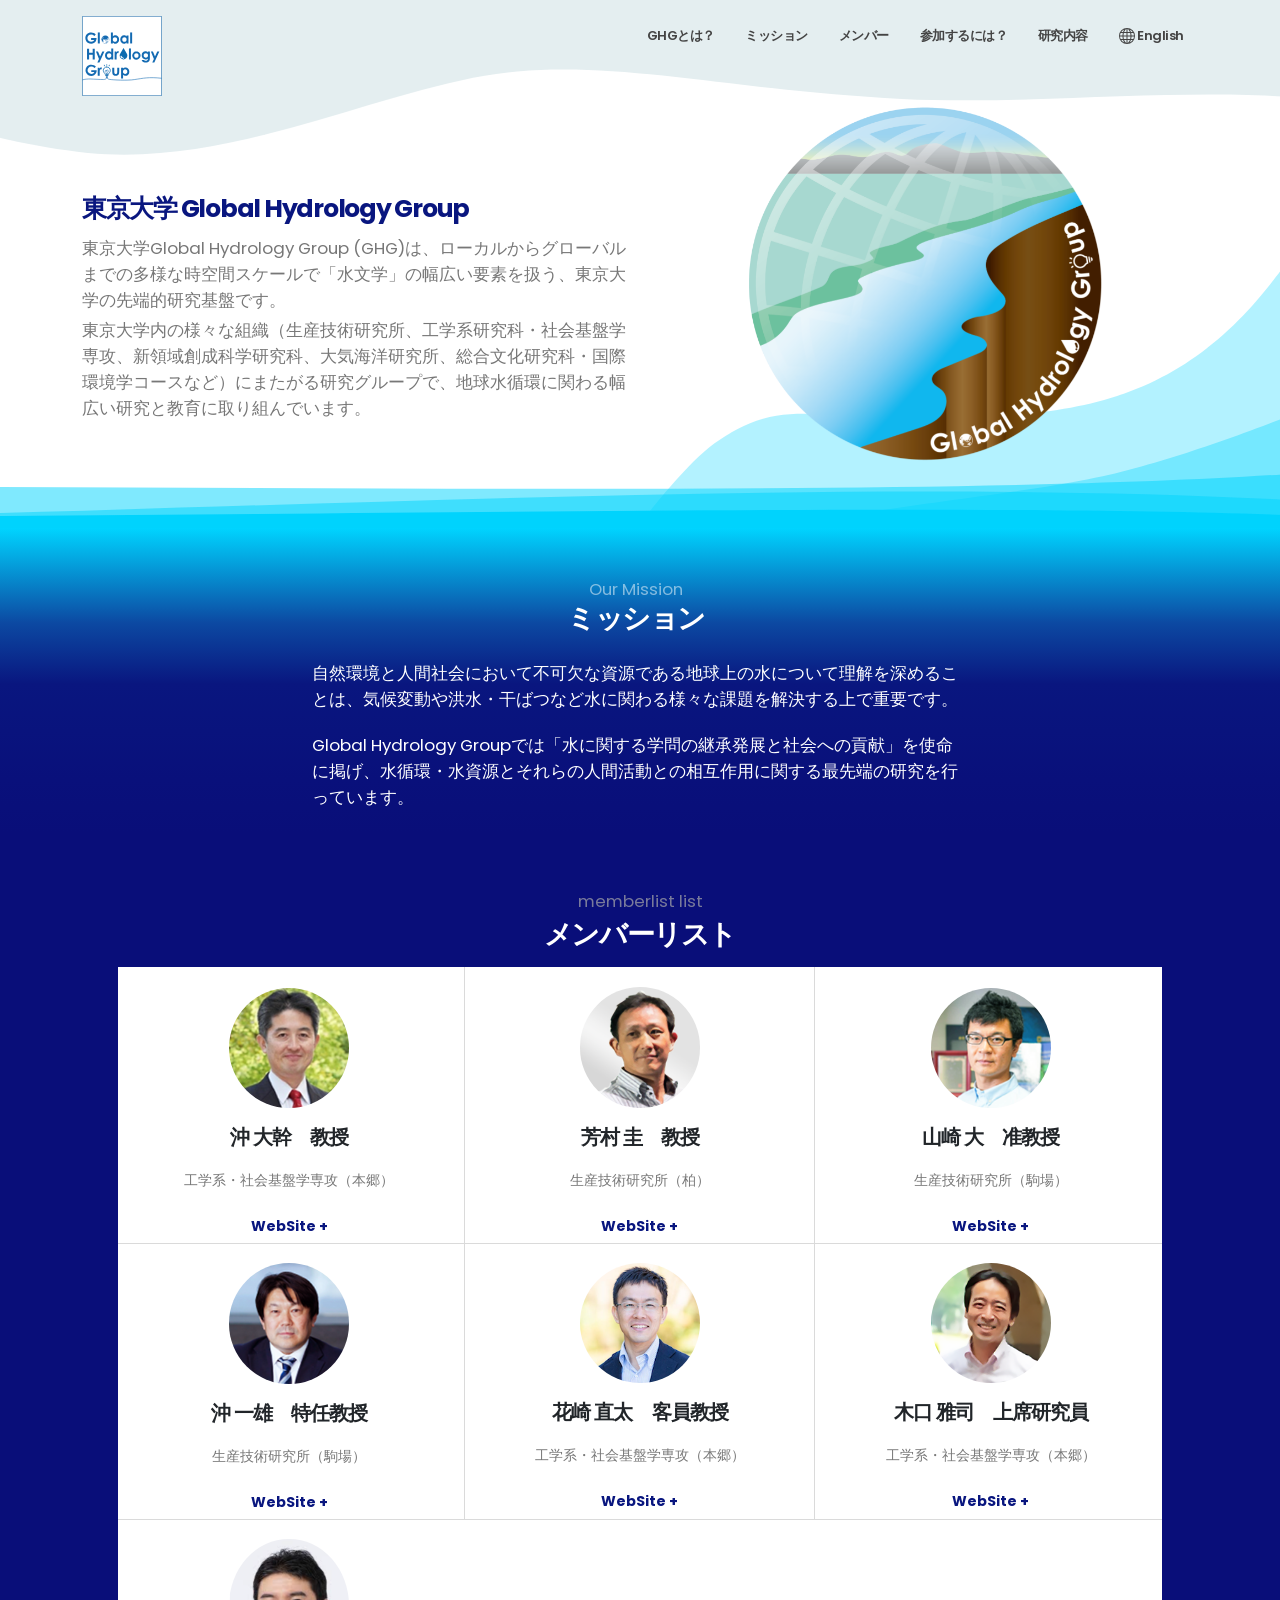
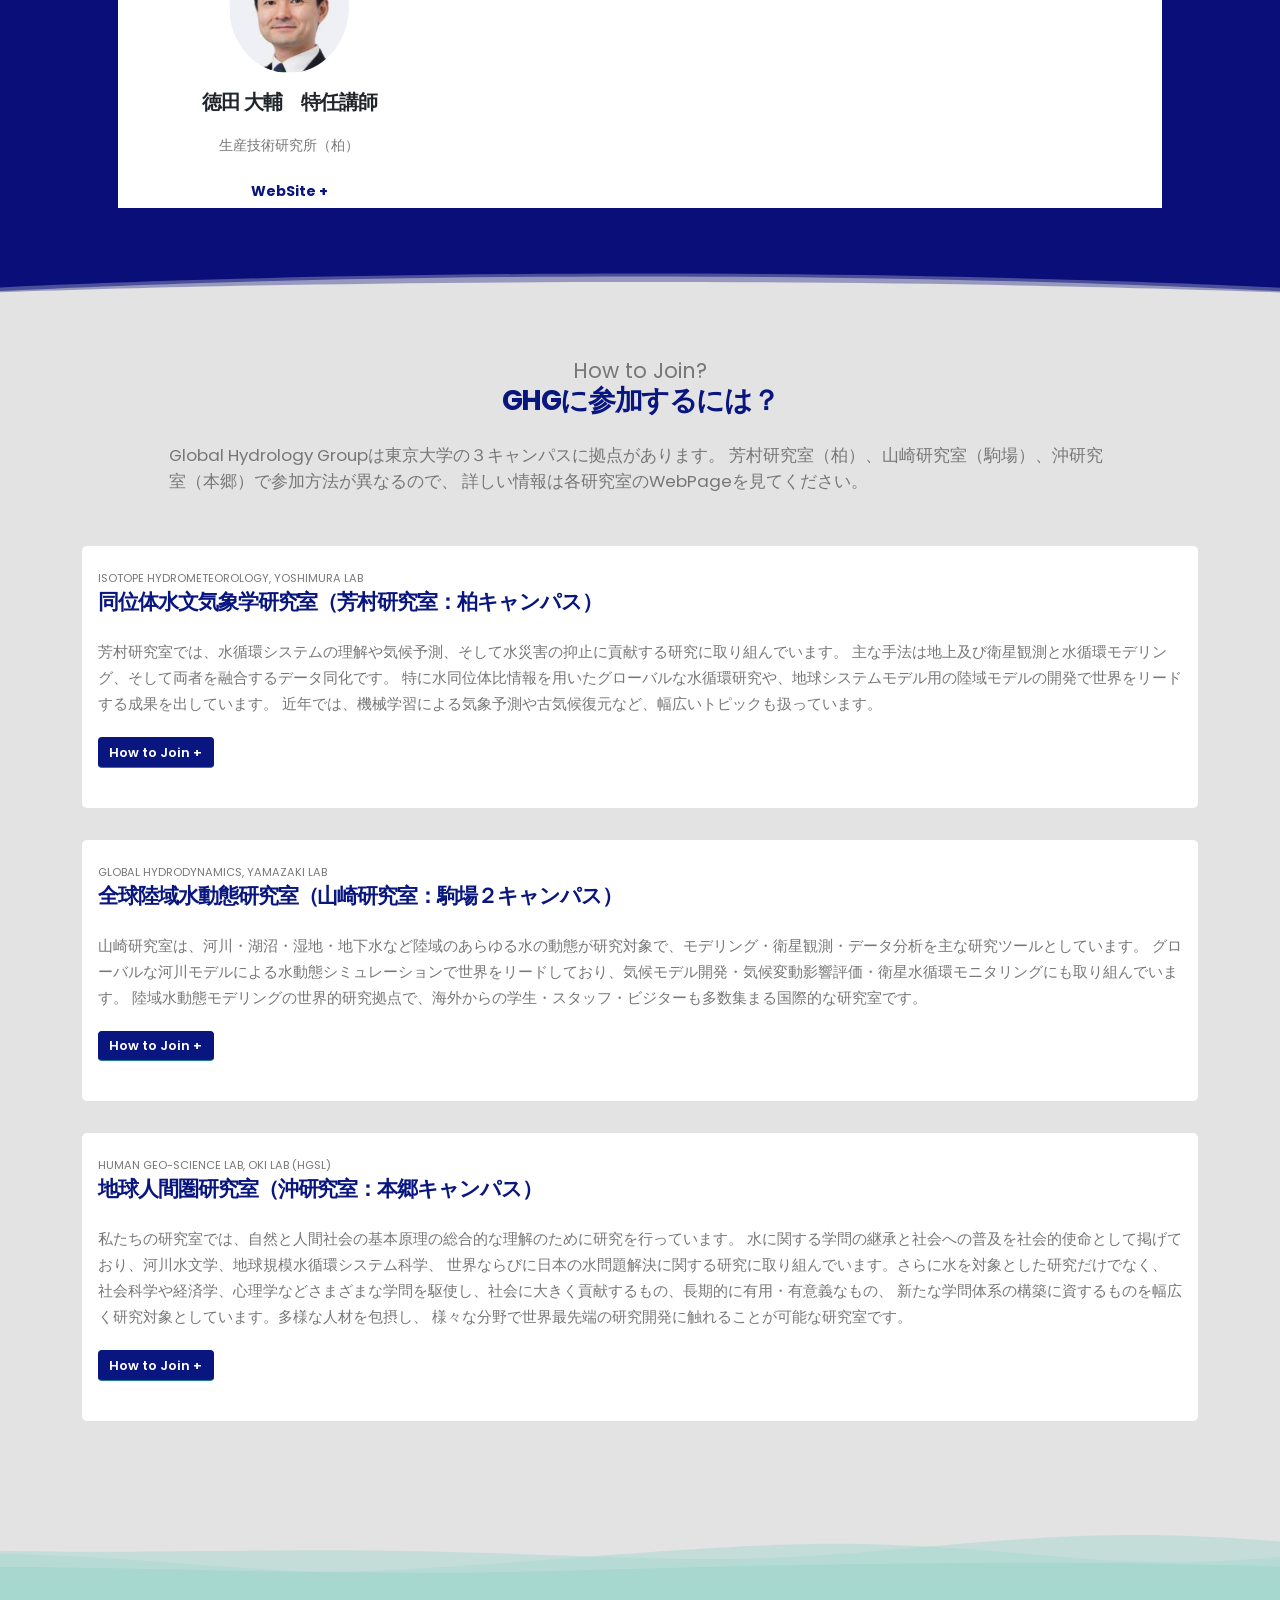
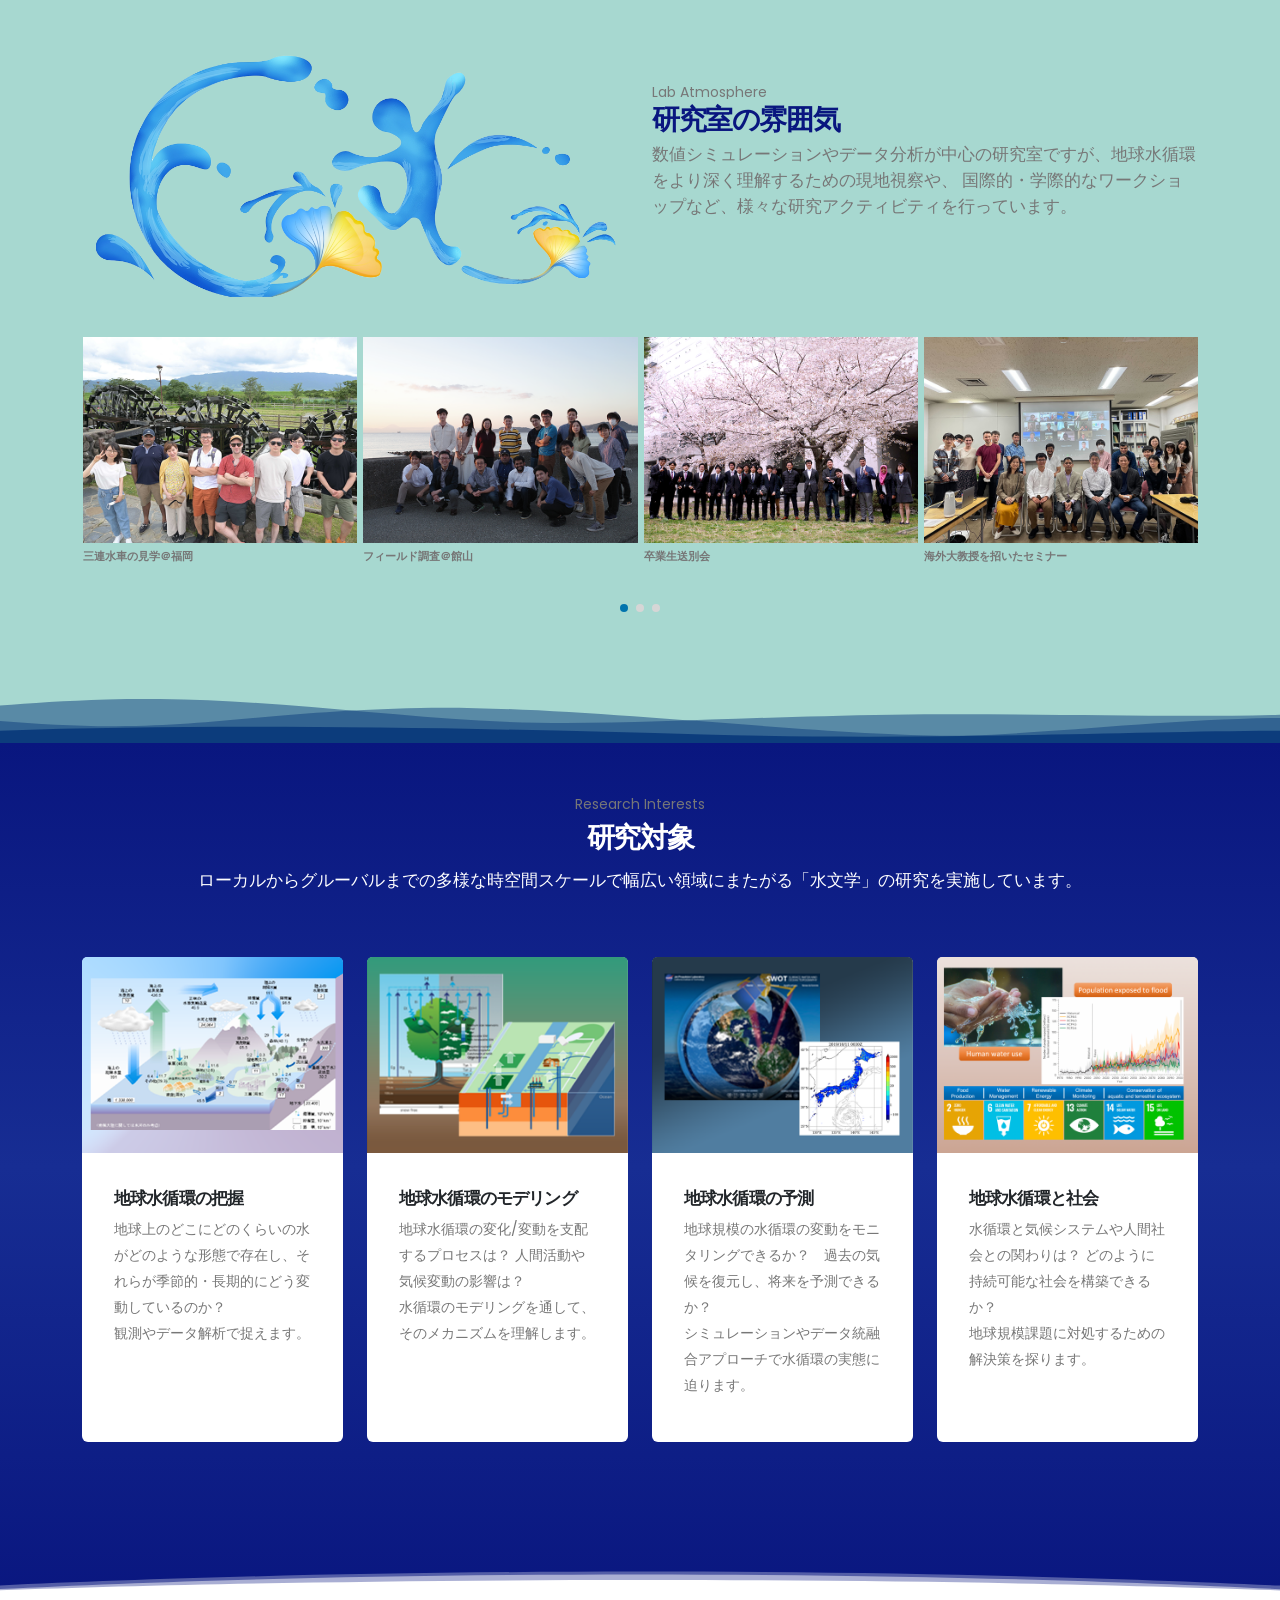
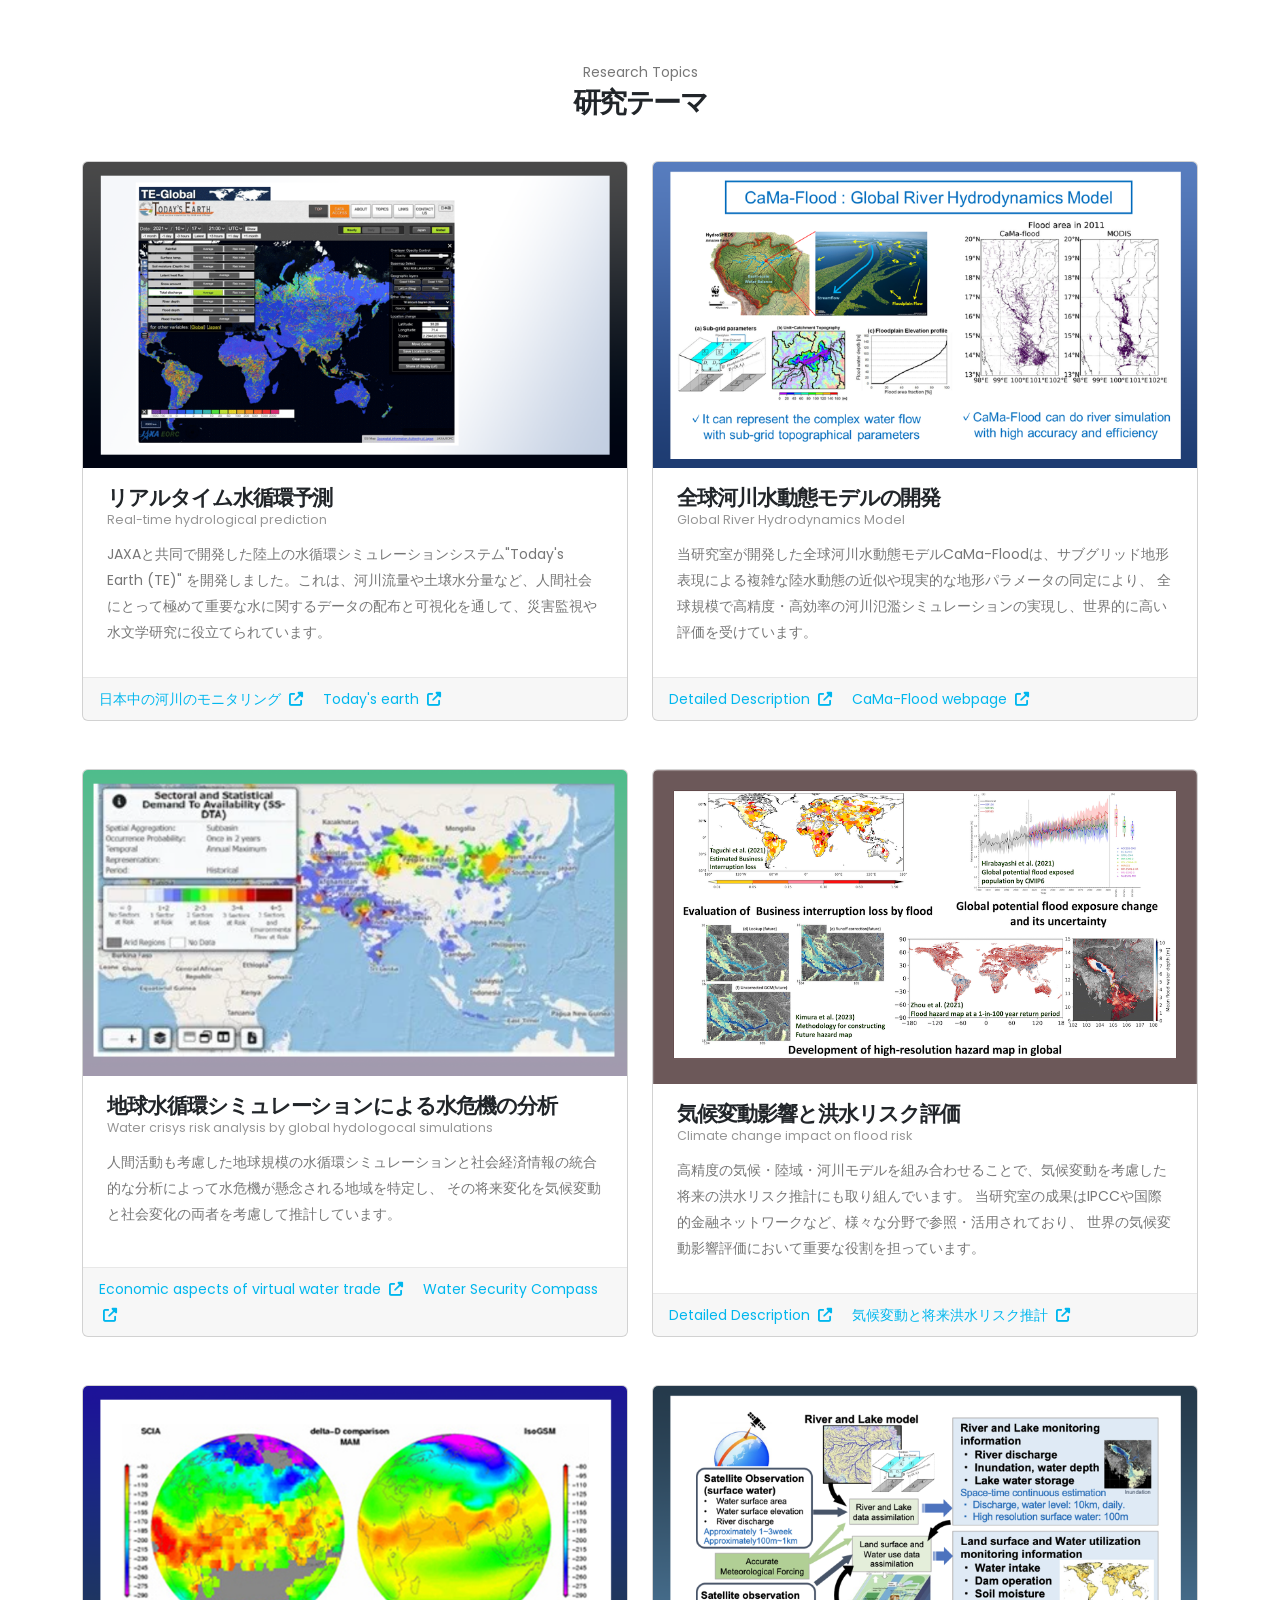
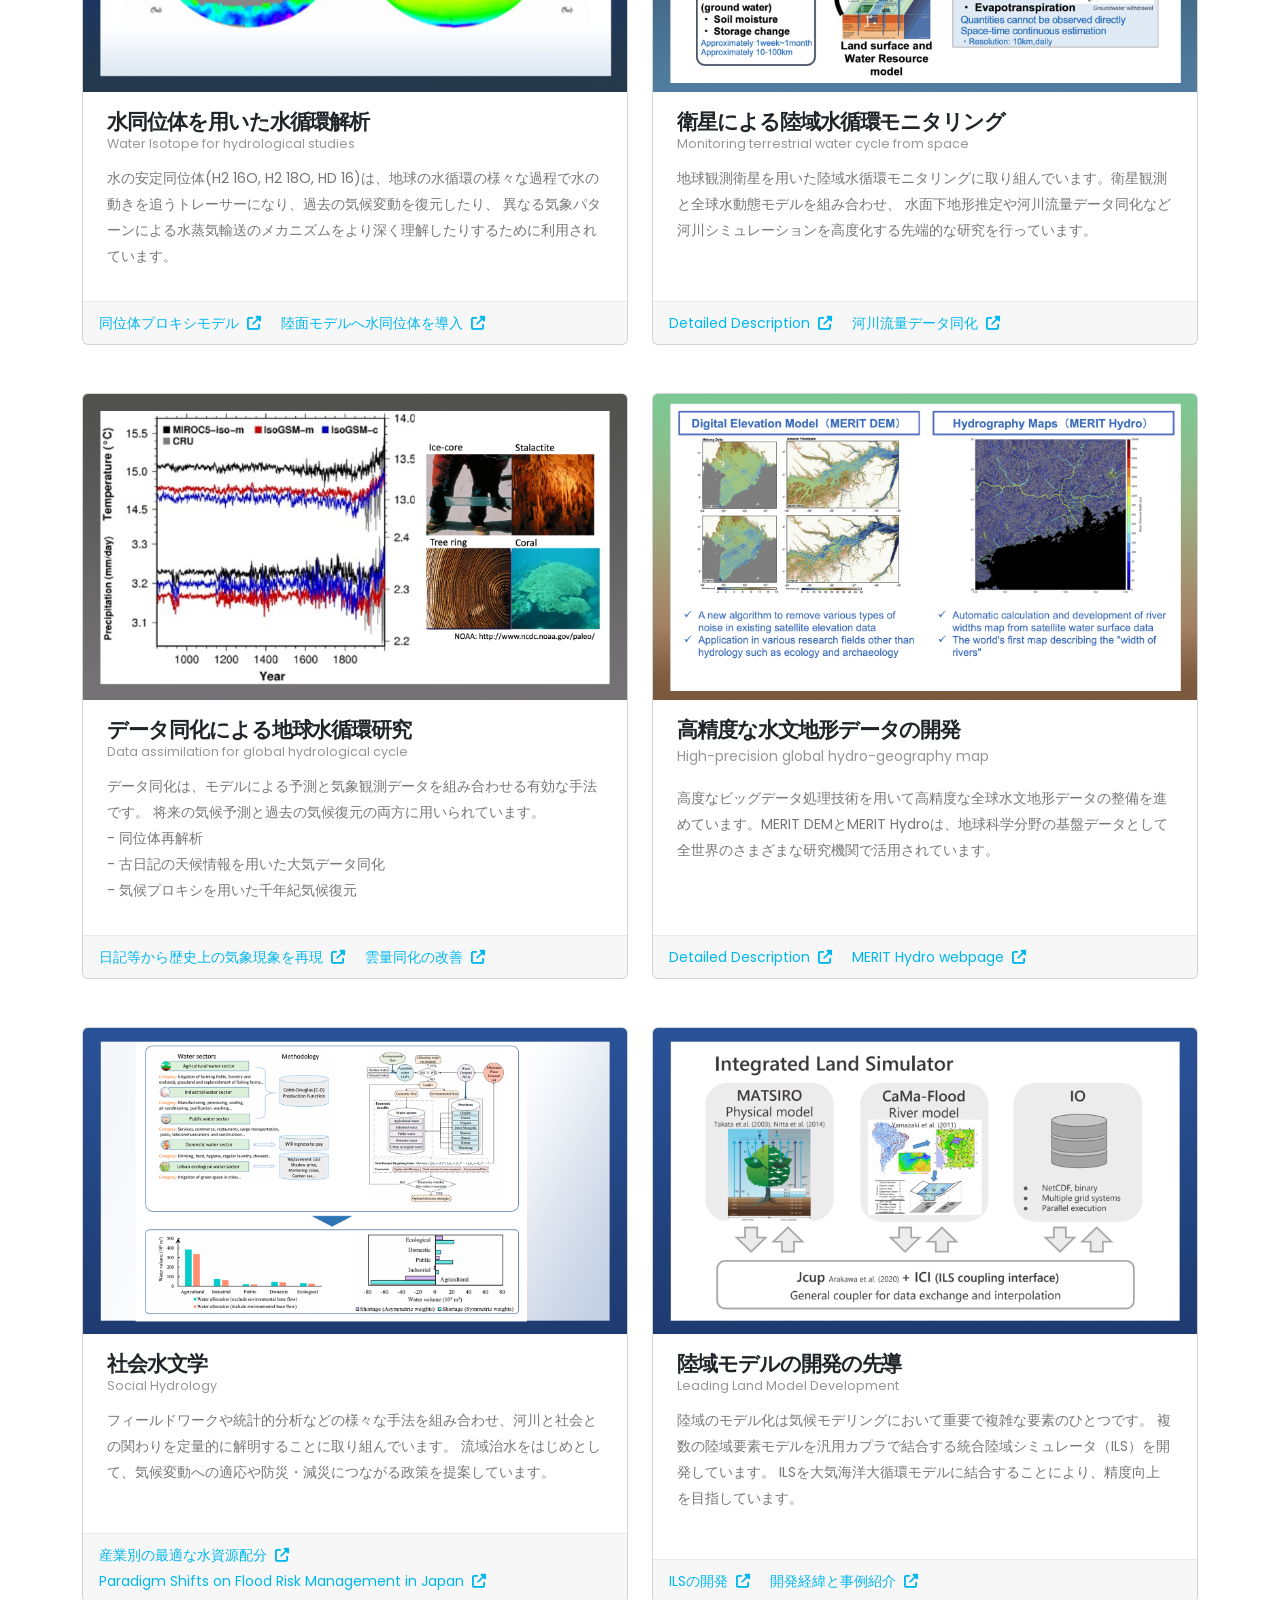
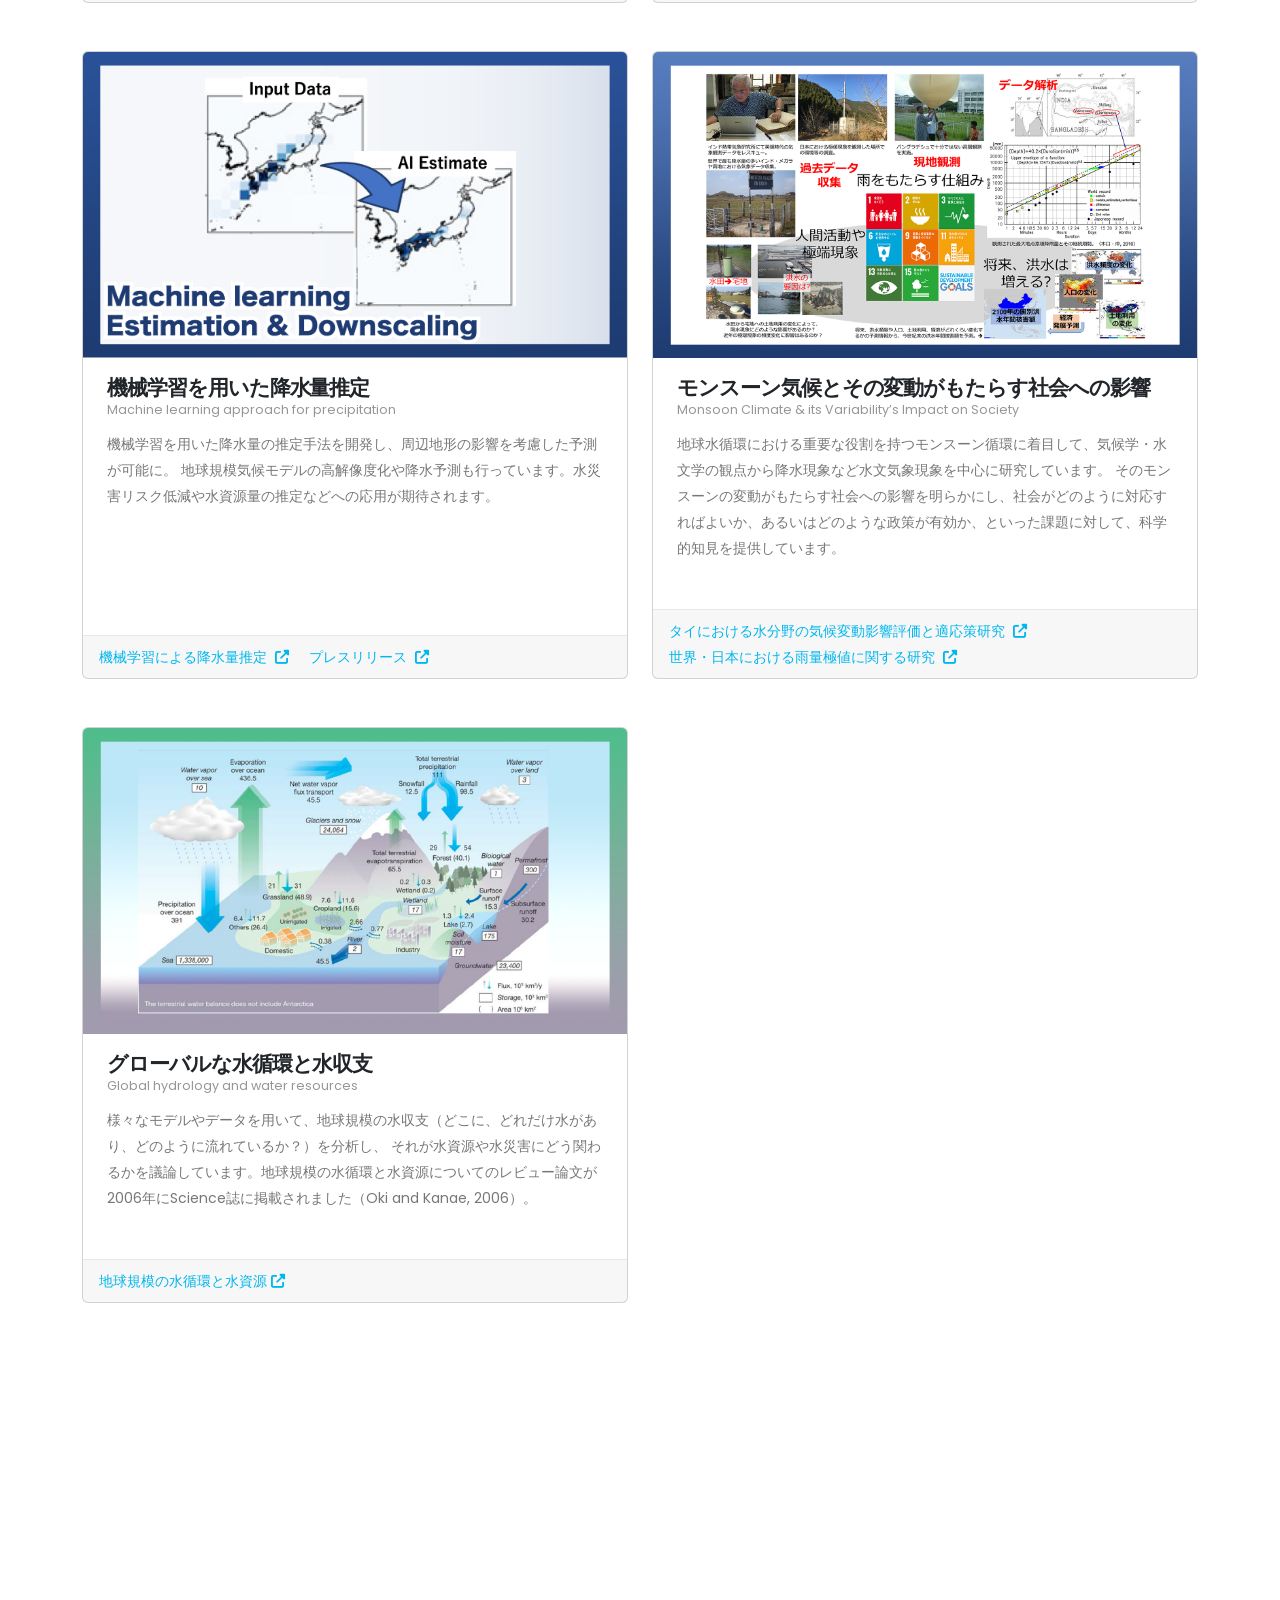
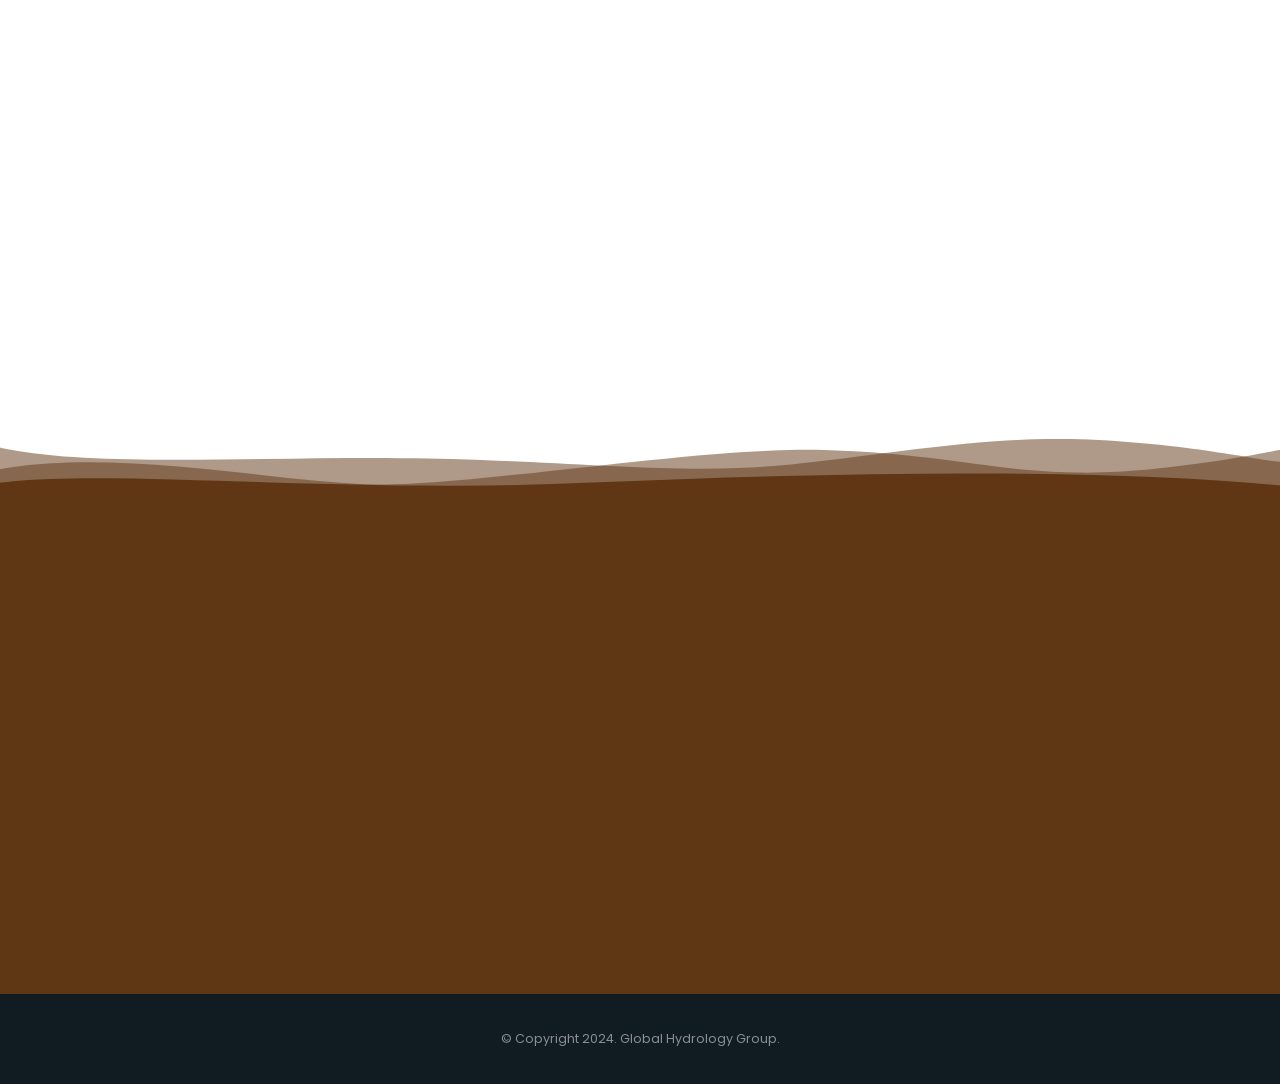
==== index.html @ b5b5eb30 "webpage" ====
<!DOCTYPE html>
<html lang="ja" xmlns="http://www.w3.org/1999/html">
<head>
    <!-- Basic -->
    <meta charset="utf-8">
    <meta content="width=device-width, initial-scale=1" name="viewport">

    <title>東京大学 Global Hydrology Group</title>

    <meta content="東京大学, 水文学, Global, Hydrology, グローバル水文学, 沖研究室, 芳村研究室, 山崎研究室, Oki Lab, Yoshimura Lab, Yamazaki Lab"
          name="keywords"/>
    <meta content="東京大学グローバル水文学グループでは「水に関する学問の継承発展と社会への貢献」を使命に掲げ、水循環・水資源とそれらの人間活動との相互作用に関する最先端の研究を行っています。"
          name="description">
    <meta content="Global Hydrology Group" name="author">

    <!-- OGP（Open Graph Protocol） -->
    <meta content="東京大学 Global Hydrology Group" property="og:title"/>
    <meta content="website" property="og:type"/>
    <meta content="http://hydro.iis.u-tokyo.ac.jp/" property="og:url"/>
    <meta content="http://hydro.iis.u-tokyo.ac.jp/ghg_img/thumbnail_lg.png" property="og:image"/>
    <meta content="Global Hydrology Group" property="og:site_name"/>
    <meta content="東京大学グローバル水文学グループでは「水に関する学問の継承発展と社会への貢献」を使命に掲げ、水循環・水資源とそれらの人間活動との相互作用に関する最先端の研究を行っています。"
          property="og:description"/>
    <meta content="summary_large_image" name="twitter:card">

    <!-- robots -->
    <meta content="index, follow" name="robots">

    <!-- Favicon -->
    <link href="ghg_img/favicon.ico" rel="shortcut icon" type="image/x-icon"/>
    <link href="ghg_img/apple-touch-icon.png" rel="apple-touch-icon" sizes="180x180"/>

    <!-- Mobile Metas -->
    <meta content="width=device-width, initial-scale=1, minimum-scale=1.0, shrink-to-fit=no" name="viewport">

    <!-- Web Fonts  -->
    <link href="https://fonts.googleapis.com" rel="preconnect">
    <link crossorigin href="https://fonts.gstatic.com" rel="preconnect">
    <link href="https://fonts.googleapis.com/css?family=Poppins:300,400,500,600,700|Kosugi+Maru&display=swap"
          id="googleFonts"
          rel="stylesheet" type="text/css">

    <!-- Vendor CSS -->
    <link href="ghg_vendor/bootstrap/css/bootstrap.min.css" rel="stylesheet">
    <link href="ghg_vendor/fontawesome-free/css/all.min.css" rel="stylesheet">
    <link href="ghg_vendor/animate/animate.compat.css" rel="stylesheet">
    <link href="ghg_vendor/simple-line-icons/css/simple-line-icons.min.css" rel="stylesheet">
    <link href="ghg_vendor/owl.carousel/assets/owl.carousel.min.css" rel="stylesheet">
    <link href="ghg_vendor/owl.carousel/assets/owl.theme.default.min.css" rel="stylesheet">
    <link href="ghg_vendor/magnific-popup/magnific-popup.min.css" rel="stylesheet">

    <!-- Theme CSS -->
    <link href="ghg_css/theme.css" rel="stylesheet">
    <link href="ghg_css/theme-elements.css" rel="stylesheet">

    <!-- Style CSS -->
    <link href="ghg_css/style.css" rel="stylesheet">

    <!-- Skin CSS -->
    <link href="ghg_css/skins/skin-ghg.css" id="skinCSS" rel="stylesheet">

    <!-- Theme Custom CSS -->
    <link href="ghg_css/custom.css?20230321" rel="stylesheet">

    <!-- Head Libs -->
    <script src="ghg_vendor/modernizr/modernizr.min.js"></script>

</head>

<body class="loading-overlay-showing" data-loading-overlay data-plugin-options="{'hideDelay': 300, 'effect': 'pulse'}"
      id="home">

<div class="loading-overlay">
    <div class="bounce-loader">
        <div class="wrapper-pulse">
            <div class="cssload-pulse-loader"></div>
        </div>
    </div>
</div>

<div class="body shape-divider-GHG-Header">

    <!-- Header -->
    <header class="header-transparent header-effect-shrink appear-animation" data-appear-animation="fadeIn"
            data-appear-animation-delay="200"
            data-plugin-options="{'stickyEnabled': true, 'stickyEffect': 'shrink', 'stickyEnableOnBoxed': true, 'stickyEnableOnMobile': false, 'stickyChangeLogo': true, 'stickyStartAt': 100, 'stickyHeaderContainerHeight': 84}"
            id="header">

        <div class="header-body border-top-0 header-body-bottom-border">

            <div class="header-container container">
                <div class="header-row">
                    <div class="header-column">
                        <div class="header-row">
                            <div class="header-logo">
                                <a data-hash data-hash-offset="0" href="#home">
                                    <img alt="GHG LOGO" data-sticky-height="60" data-sticky-width="60" height="80"
                                         src="ghg_img/Logo_GHG_SQUARE.svg" width="80">
                                </a>
                            </div>
                        </div>
                    </div>

                    <!-- menu -->
                    <div class="header-column justify-content-end">
                        <div class="header-row">
                            <div class="header-nav header-nav-links">
                                <div class="header-nav-main header-nav-main-square header-nav-main-dropdown-no-borders header-nav-main-dropdown-arrow header-nav-main-effect-3 header-nav-main-sub-effect-1">
                                    <nav class="collapse">
                                        <ul class="nav nav-pills" id="mainNav">
                                            <li>
                                                <a class="dropdown-item" data-hash data-hash-offset="0"
                                                   href="#home">GHGとは？</a>
                                            </li>
                                            <li>
                                                <a class="dropdown-item" data-hash data-hash-offset="0"
                                                   data-hash-offset-lg="90"
                                                   href="#mission">ミッション</a>
                                            </li>
                                            <li>
                                                <a class="dropdown-item" data-hash data-hash-offset="0"
                                                   data-hash-offset-lg="90"
                                                   href="#memberlist">メンバー</a>
                                            </li>
                                            <li>
                                                <a class="dropdown-item" data-hash data-hash-offset="90"
                                                   href="#howtojoin">参加するには？</a>
                                            </li>
                                            <li class="dropdown">
                                                <a class="dropdown-item dropdown-toggle" data-hash data-hash-offset="90"
                                                   href="#lab-activities">研究内容</a>
                                                <ul class="dropdown-menu">
                                                    <li><a class="dropdown-item" data-hash data-hash-offset="90"
                                                           href="#lab-activities">研究室の雰囲気</a>
                                                    </li>
                                                    <li><a class="dropdown-item" data-hash data-hash-offset="90"
                                                           href="#research-interest">研究対象</a>
                                                    </li>
                                                    <li><a class="dropdown-item" data-hash data-hash-offset="90"
                                                           href="#research-topics">研究テーマ</a>
                                                    </li>
                                                </ul>
                                            </li>
                                            <li>
                                                <a class="dropdown-item" data-hash data-hash-offset="0"
                                                   href="index_en.html">
                                                    <svg class="bi bi-globe" fill="currentColor" height="16"
                                                         viewBox="0 0 16 16" width="16"
                                                         xmlns="http://www.w3.org/2000/svg">
                                                        <path d="M0 8a8 8 0 1 1 16 0A8 8 0 0 1 0 8zm7.5-6.923c-.67.204-1.335.82-1.887 1.855A7.97 7.97 0 0 0 5.145 4H7.5V1.077zM4.09 4a9.267 9.267 0 0 1 .64-1.539 6.7 6.7 0 0 1 .597-.933A7.025 7.025 0 0 0 2.255 4H4.09zm-.582 3.5c.03-.877.138-1.718.312-2.5H1.674a6.958 6.958 0 0 0-.656 2.5h2.49zM4.847 5a12.5 12.5 0 0 0-.338 2.5H7.5V5H4.847zM8.5 5v2.5h2.99a12.495 12.495 0 0 0-.337-2.5H8.5zM4.51 8.5a12.5 12.5 0 0 0 .337 2.5H7.5V8.5H4.51zm3.99 0V11h2.653c.187-.765.306-1.608.338-2.5H8.5zM5.145 12c.138.386.295.744.468 1.068.552 1.035 1.218 1.65 1.887 1.855V12H5.145zm.182 2.472a6.696 6.696 0 0 1-.597-.933A9.268 9.268 0 0 1 4.09 12H2.255a7.024 7.024 0 0 0 3.072 2.472zM3.82 11a13.652 13.652 0 0 1-.312-2.5h-2.49c.062.89.291 1.733.656 2.5H3.82zm6.853 3.472A7.024 7.024 0 0 0 13.745 12H11.91a9.27 9.27 0 0 1-.64 1.539 6.688 6.688 0 0 1-.597.933zM8.5 12v2.923c.67-.204 1.335-.82 1.887-1.855.173-.324.33-.682.468-1.068H8.5zm3.68-1h2.146c.365-.767.594-1.61.656-2.5h-2.49a13.65 13.65 0 0 1-.312 2.5zm2.802-3.5a6.959 6.959 0 0 0-.656-2.5H12.18c.174.782.282 1.623.312 2.5h2.49zM11.27 2.461c.247.464.462.98.64 1.539h1.835a7.024 7.024 0 0 0-3.072-2.472c.218.284.418.598.597.933zM10.855 4a7.966 7.966 0 0 0-.468-1.068C9.835 1.897 9.17 1.282 8.5 1.077V4h2.355z"/>
                                                    </svg>&nbsp;English
                                                </a>
                                            </li>
                                        </ul>
                                    </nav>
                                </div>
                                <button class="btn header-btn-collapse-nav" data-bs-target=".header-nav-main nav"
                                        data-bs-toggle="collapse">
                                    <i class="fas fa-bars"></i>
                                </button>
                            </div>
                        </div>
                    </div>
                </div>
            </div>
        </div>
    </header>

    <div class="main" role="main">

        <!-- Hero section -->
        <section class="section bg-white border-0 m-0 pt-5 pb-0 shape-divider-GHG-Oceanblue">
            <div class="container position-relative pt-5 pb-3" style="min-height: 480px;">
                <div class="row-cols-lg-auto">
                    <svg class="custom-svg-style-1" height="100%" viewBox="0 0 700 700" width="100%" x="0px" y="0px">
                        <style type="text/css">
                            .st0 {
                                opacity: 0.298;
                                fill: #00D4FF;
                                enable-background: new;
                            }

                            .st1 {
                                display: none;
                                opacity: 0.298;
                                fill: #00D4FF;
                                enable-background: new;
                            }

                            .st2 {
                                opacity: 0.35;
                                fill: #00D4FF;
                                enable-background: new;
                            }

                            .st3 {
                                display: none;
                                opacity: 0.3;
                                fill: #00D4FF;
                                enable-background: new;
                            }
                        </style>
                        <g>
                            <path class="st0"
                                  d="M2629.1,38.1c8.3,66.4-1252.6-60.8-1602.2,330.6C866.5,609.1,678.2,598.3,514.7,607.6c-164,9.3-222.2-39.6-327,34.5c-121.7,86-448.2,461.2-448.2,461.2h2606.1L2629.1,38.1z"
                                  id="shape_one_start"/>
                            <path class="st1"
                                  d="M2717.4,38.1c8.3,66.4-1058.5-130-1408.1,261.4C1148.9,539.8,960.6,529,797.1,538.3c-164,9.3-222.2-39.6-327,34.5c-121.7,86-378.7,530.5-378.7,530.5h2342.4L2717.4,38.1z"
                                  id="shape_one_end"/>
                            <path class="st2"
                                  d="M2717.4,148.5c0,0-775.1,133.1-907.2,174.9c-198.6,62.9-359.8,140.9-506.2,183.8c-146.5,42.9-441.4,55.4-583.5,103.4s-430.9,493-430.9,493h2144.3L2717.4,148.5z"
                                  id="shape_two_start"/>
                            <path class="st3"
                                  d="M2706,286.4c0,0-1047.3,133.1-1179.4,174.9c-198.6,62.9-359.8,140.9-506.2,183.8C873.9,688,579,700.5,436.9,748.5s-327.6,355.1-327.6,355.1h2416.5L2706,286.4z"
                                  id="shape_two_end"/>
                        </g>
                    </svg>
                </div>

                <div class="row align-items-center pt-1 pb-0 p-relative z-index-10">

                    <div class="col-lg-6 pt-3 pt-lg-0 mt-5 mt-lg-0 mb-5 mb-lg-0">

                        <h1 class="text-color-tertiary font-weight-bold text-6 mt-md-5 mb-1 appear-animation"
                            data-appear-animation="fadeInUpShorter" data-appear-animation-delay="300">東京大学 <span
                                class="rtn">Global Hydrology Group</span></h1>

                        <div class="appear-animation"
                             data-appear-animation="fadeInUpShorter" data-appear-animation-delay="450">
                            <p class="custom-text-color-grey-1 text-4 mb-1">
                                東京大学Global Hydrology Group
                                (GHG)は、ローカルからグローバルまでの多様な時空間スケールで「水文学」の幅広い要素を扱う、東京大学の先端的研究基盤です。
                            </p>
                            <p class="custom-text-color-grey-1 text-4 mb-1">
                                東京大学内の様々な組織（生産技術研究所、工学系研究科・社会基盤学専攻、新領域創成科学研究科、大気海洋研究所、総合文化研究科・国際環境学コースなど）にまたがる研究グループで、地球水循環に関わる幅広い研究と教育に取り組んでいます。
                            </p>
                        </div>
                    </div>
                    <div class="col-lg-6 text-center mt-1 appear-animation" data-appear-animation="fadeInRightShorter"
                         data-appear-animation-delay="550">
                        <img class="img-fluid position-relative z-index-1 appear-animation"
                             data-appear-animation="fadeIn" data-appear-animation-delay="600"
                             height="360"
                             src="ghg_img/Logo_GHG_CIRCLE.png" width="360"/>
                    </div>
                </div>
            </div>
        </section>

        <!-- Mission section -->
        <section class="section m-0 p-0 bg-gradation-blue" id="mission">
            <div class="container pt-5 pb-1 my-0">
                <div class="row justify-content-center">
                    <div class="col-lg-7 ps-lg-1">
                        <div class="text-center appear-animation"
                             data-appear-animation="fadeInUpShorter" data-appear-animation-delay="300">
                            <span class="d-block text-color-light text-4 pb-0 mb-0 opacity-5">Our Mission</span>
                            <h2 class="text-color-light font-weight-bold line-height-2 text-7 mb-4">ミッション</h2>
                        </div>
                        <div class="appear-animation"
                             data-appear-animation="fadeInUpShorter" data-appear-animation-delay="450">
                            <p class="text-4 text-color-white mb-3 pb-1">
                                自然環境と人間社会において不可欠な資源である地球上の水について理解を深めることは、気候変動や洪水・干ばつなど水に関わる様々な課題を解決する上で重要です。</p>
                            <p class="text-4 text-color-white mb-3 pb-1">
                                Global Hydrology
                                Groupでは「水に関する学問の継承発展と社会への貢献」を使命に掲げ、水循環・水資源とそれらの人間活動との相互作用に関する最先端の研究を行っています。</p>
                        </div>
                    </div>
                </div>
            </div>
        </section>


        <!-- Member section -->
        <section class="section bg-color-blue border-0 m-0 shape-divider-GHG-Horizon-Gray" id="memberlist">
            <div class="container py-1 mb-5 px-lg-5">
                <div class="row">
                    <div class="col text-center appear-animation"
                         data-appear-animation="fadeInUpShorter" data-appear-animation-delay="300">
                        <span class="d-block text-color-grey-lighten text-4 mb-1 opacity-7">memberlist list</span>
                        <h2 class="font-weight-bold line-height-2 text-7 mb-3 text-color-white">メンバーリスト</h2>
                    </div>
                </div>

                <div class="content-grid bg-white px-2 appear-animation"
                     data-appear-animation="fadeInUpShorter" data-appear-animation-delay="600">

                    <div class="row content-grid-row text-center">

                        <!-- Oki Taikan -->
                        <div class="content-grid-item flex-column p-1 memberlist-item">
                            <img alt="沖 大幹　教授" class="img-fluid mb-3 mt-3 rounded-circle"
                                 height="120" src="ghg_img/member/Pic_01.png" width="120"/>
                            <h4 class="text-color-dark font-weight-semibold mb-3">沖 大幹<span class="rtn">　教授</span>
                            </h4>
                            <p>工学系・社会基盤学専攻（本郷）</p>
                            <a class="text-color-tertiary font-weight-bold"
                               href="http://hydro.iis.u-tokyo.ac.jp/HGSL" target="_blank">WebSite +</a>
                        </div>

                        <!-- Kei Yoshimura -->
                        <div class="content-grid-item flex-column p-1 memberlist-item">
                            <img alt="芳村 圭 教授" class="img-fluid mb-3 mt-3 rounded-circle"
                                 height="120" src="ghg_img/member/Pic_02.png" width="120"/>
                            <h4 class="text-color-dark font-weight-semibold mb-3">芳村 圭<span class="rtn">　教授</span>
                            </h4>
                            <p>生産技術研究所（柏）</p>
                            <a class="text-color-tertiary font-weight-bold"
                               href="https://isotope.iis.u-tokyo.ac.jp/" target="_blank">WebSite +</a>
                        </div>

                        <!-- Dai Yamazaki -->
                        <div class="content-grid-item flex-column p-1 memberlist-item">
                            <img alt="山崎 大　准教授" class="img-fluid mb-3 mt-3 rounded-circle"
                                 height="120" src="ghg_img/member/Pic_03.png" width="120"/>
                            <h4 class="text-color-dark font-weight-semibold mb-3">山崎 大<span
                                    class="rtn">　准教授</span></h4>
                            <p>生産技術研究所（駒場）</p>
                            <a class="text-color-tertiary font-weight-bold"
                               href="https://global-hydrodynamics.github.io/" target="_blank">WebSite +</a>
                        </div>

                        <!-- Oki Kazuo -->
                        <div class="content-grid-item flex-column p-1 memberlist-item">
                            <img alt="沖 一雄　特任教授" class="img-fluid mb-3 mt-3 rounded-circle"
                                 height="120" src="ghg_img/member/Pic_04.png" width="120"/>
                            <h4 class="text-color-dark font-weight-semibold mb-3">沖 一雄<span
                                    class="rtn">　特任教授</span></h4>
                            <p>生産技術研究所（駒場）</p>
                            <a class="text-color-tertiary font-weight-bold"
                               href="https://park.itc.u-tokyo.ac.jp/iis-okikazuo/index.html" target="_blank">WebSite
                                +</a>
                        </div>

                        <!-- Hanasaki Naota -->
                        <div class="content-grid-item flex-column p-1 memberlist-item">
                            <img alt="花崎 直太 客員教授" class="img-fluid mb-3 mt-3 rounded-circle"
                                 height="120" src="ghg_img/member/Pic_hanasaki.png" width="120"/>
                            <h4 class="text-color-dark font-weight-semibold mb-3">花崎 直太<span
                                    class="rtn">　客員教授</span></h4>
                            <p>工学系・社会基盤学専攻（本郷）</p>
                            <a class="text-color-tertiary font-weight-bold"
                               href="https://sites.google.com/site/naotahanasaki/" target="_blank">WebSite +</a>
                        </div>

                        <!-- Masashi Kiguch -->
                        <div class="content-grid-item flex-column p-1 memberlist-item">
                            <img alt="木口 雅司　上席研究員" class="img-fluid mb-3 mt-3 rounded-circle"
                                 height="120" src="ghg_img/member/Pic_05.png" width="120"/>
                            <h4 class="text-color-dark font-weight-semibold mb-3">木口 雅司<span
                                    class="rtn">　上席研究員</span></h4>
                            <p>工学系・社会基盤学専攻（本郷）</p>
                            <a class="text-color-tertiary font-weight-bold"
                               href="http://www.kiguchi.yukishigure.com" target="_blank">WebSite +</a>
                        </div>

                        <!-- Daisuke Tokuda -->
                        <div class="content-grid-item flex-column p-1 memberlist-item">
                            <img alt="徳田 大輔　特任講師" class="img-fluid mb-3 mt-3 rounded-circle"
                                 height="120" src="ghg_img/member/Pic_tokuda.png" width="120"/>
                            <h4 class="text-color-dark font-weight-semibold mb-3">徳田 大輔<span
                                    class="rtn">　特任講師</span></h4>
                            <p>生産技術研究所（柏）</p>
                            <a class="text-color-tertiary font-weight-bold"
                               href="https://www.iis.u-tokyo.ac.jp/ja/research/staff/daisuke_tokuda/" target="_blank">WebSite +</a>
                        </div>

                        <!-- Takao Yoshikane -->
                        <!--
                        <div class="content-grid-item flex-column p-1 memberlist-item">
                            <img alt="吉兼 隆生　特任准教授" class="img-fluid mb-3 mt-3 rounded-circle"
                                 height="120" src="ghg_img/member/Pic_06.png" width="120"/>
                            <h4 class="text-color-dark font-weight-semibold mb-3">吉兼 隆生<span
                                    class="rtn">　特任准教授</span></h4>
                            <p>生産技術研究所（柏）</p>
                            <p>&nbsp;</p>
                        </div>
                        -->

                        <!-- Hyungjun Kim -->
                        <!--
                        <div class="content-grid-item flex-column p-1 memberlist-item">
                            <img alt="金 炯俊　特任准教授" class="img-fluid mb-3 mt-3 rounded-circle"
                                 height="120" src="ghg_img/member/Pic_07.png" width="120"/>
                            <h4 class="text-color-dark font-weight-semibold mb-3">金 炯俊<span
                                    class="rtn">　特任准教授</span></h4>
                            <p>生産技術研究所（駒場）</p>
                            <p>&nbsp;</p>
                        </div>
                        -->

                        <!-- Tomoko Nitta -->
                        <!-- <div class="content-grid-item flex-column p-1 memberlist-item">
                            <img alt="新田 友子　特任講師" class="img-fluid mb-3 mt-3 rounded-circle"
                                 height="120" src="ghg_img/member/Pic_08.png" width="120"/>
                            <h4 class="text-color-dark font-weight-semibold mb-3">新田 友子<span
                                    class="rtn">　特任講師</span></h4>
                            <p>生産技術研究所（柏）</p>
                            <a class="text-color-tertiary font-weight-bold"
                               href="https://sites.google.com/g.ecc.u-tokyo.ac.jp/tomoko-nitta/home" target="_blank">WebSite +</a>
                        </div>
                        -->
                    </div>
                </div>
            </div>
        </section>

        <!-- How to join? section -->
        <section
                class="section section-height-4 bg-color-grey-scale-3 position-relative border-0 pt-5 m-0 shape-divider-Wave-Green"
                id="howtojoin">
            <div class="container">
                <div class="row justify-content-center mb-3">
                    <div class="col-md-8 col-lg-6 text-center overflow-hidden appear-animation"
                         data-appear-animation="fadeInUpShorter" data-appear-animation-delay="300">
                        <div class="mb-0">
                            <p class="text-5 custom-text-color-grey-2 mb-0">How to Join?</p>
                        </div>
                        <div class="mb-2">
                            <h2 class="font-weight-bold text-color-tertiary text-7 line-height-2 mb-0">
                                GHGに参加するには？</h2>
                        </div>
                    </div>
                </div>
                <div class="row justify-content-center overflow-hidden mb-3 appear-animation"
                     data-appear-animation="fadeInUpShorter" data-appear-animation-delay="450">
                    <div class="col-lg-10 ps-lg-1">
                        <p class="text-4">Global Hydrology Groupは東京大学の３キャンパスに拠点があります。
                            芳村研究室（柏）、山崎研究室（駒場）、沖研究室（本郷）で参加方法が異なるので、
                            詳しい情報は各研究室のWebPageを見てください。</p>
                    </div>
                </div>

            </div>
            <div class="container">
                <div class="row py-3 gy-5 gy-lg-0">
                    <div class="col">

                        <!-- Yoshimura Lab -->
                        <div class="row mb-3 appear-animation"
                             data-appear-animation="fadeInUpShorter" data-appear-animation-delay="450">
                            <div class="col-lg-12 col-md-12 col-sm-12 mb-3">
                                <div class="d-flex flex-wrap bg-light custom-link-hover-effects custom-instructor-details rounded mb-3 h-100">
                                    <div class="col-md-12 p-3">

                                        <div class="d-md-flex mb-4">
                                            <div class="ps-md-0 mb-3 mb-md-0">
                                                <div class="d-flex flex-row align-items-center h-100">
                                                    <div class="p-0">
                                                        <p class="mb-0 text-1 text-uppercase p-relative top-3">Isotope
                                                            Hydrometeorology, Yoshimura Lab</p>
                                                        <h4 class="mb-0 text-color-tertiary text-5">同位体水文気象学研究室<span
                                                                class="rtn">（芳村研究室：柏キャンパス）</span></h4>
                                                    </div>
                                                </div>
                                            </div>
                                        </div>
                                        <div>
                                            <p class="text-3-5">
                                                芳村研究室では、水循環システムの理解や気候予測、そして水災害の抑止に貢献する研究に取り組んでいます。
                                                主な手法は地上及び衛星観測と水循環モデリング、そして両者を融合するデータ同化です。
                                                特に水同位体比情報を用いたグローバルな水循環研究や、地球システムモデル用の陸域モデルの開発で世界をリードする成果を出しています。
                                                近年では、機械学習による気象予測や古気候復元など、幅広いトピックも扱っています。</p>
                                        </div>
                                        <div class="mb-2">
                                            <a class="btn btn-tertiary btn-sm"
                                               href="https://isotope.iis.u-tokyo.ac.jp/index.php?id=7">How to Join +</a>
                                        </div>
                                    </div>
                                </div>
                            </div>
                        </div>

                        <!-- Yamazaki Lab -->
                        <div class="row mb-3 appear-animation"
                             data-appear-animation="fadeInUpShorter" data-appear-animation-delay="600">
                            <div class="col-lg-12 col-md-12 col-sm-12 mb-3">
                                <div class="d-flex flex-wrap bg-light custom-link-hover-effects custom-instructor-details rounded mb-3 h-100">
                                    <div class="col-md-12 p-3">

                                        <div class="d-md-flex mb-4">
                                            <div class="ps-md-0 mb-3 mb-md-0">
                                                <div class="d-flex flex-row align-items-center h-100">
                                                    <div class="p-0">
                                                        <p class="mb-0 text-1 text-uppercase p-relative top-3">Global
                                                            Hydrodynamics, Yamazaki Lab</p>
                                                        <h4 class="mb-0 text-color-tertiary text-5">
                                                            全球陸域水動態研究室<span
                                                                class="rtn">（山崎研究室：駒場２キャンパス）</span></h4>
                                                    </div>
                                                </div>
                                            </div>
                                        </div>
                                        <div>
                                            <p class="text-3-5">
                                                山崎研究室は、河川・湖沼・湿地・地下水など陸域のあらゆる水の動態が研究対象で、モデリング・衛星観測・データ分析を主な研究ツールとしています。
                                                グローバルな河川モデルによる水動態シミュレーションで世界をリードしており、気候モデル開発・気候変動影響評価・衛星水循環モニタリングにも取り組んでいます。
                                                陸域水動態モデリングの世界的研究拠点で、海外からの学生・スタッフ・ビジターも多数集まる国際的な研究室です。</p>
                                        </div>
                                        <div class="mb-2">
                                            <a class="btn btn-tertiary btn-sm"
                                               href="https://global-hydrodynamics.github.io/team/" target="_blank">How
                                                to Join +</a>
                                        </div>
                                    </div>
                                </div>
                            </div>
                        </div>

                        <!-- Oki Lab -->
                        <div class="row mb-3 appear-animation"
                             data-appear-animation="fadeInUpShorter" data-appear-animation-delay="300">

                            <div class="col-lg-12 col-md-12 col-sm-12 mb-3">
                                <div class="d-flex flex-wrap bg-light custom-link-hover-effects custom-instructor-details rounded mb-3 h-100">
                                    <div class="col-md-12 p-3">
                                        <div class="d-md-flex mb-4">
                                            <div class="ps-md-0 mb-3 mb-md-0">
                                                <div class="d-flex flex-row align-items-center h-100">
                                                    <div class="p-0">
                                                        <p class="mb-0 text-1 text-uppercase p-relative top-3">Human
                                                            Geo-Science Lab, Oki Lab (HGSL)</p>
                                                        <h4 class="mb-0 text-color-tertiary text-5">
                                                            地球人間圏研究室<span
                                                                class="rtn">（沖研究室：本郷キャンパス）</span></h4>
                                                    </div>
                                                </div>
                                            </div>
                                        </div>
                                        <div>
                                            <p class="text-3-5">
                                                私たちの研究室では、自然と人間社会の基本原理の総合的な理解のために研究を行っています。
                                                水に関する学問の継承と社会への普及を社会的使命として掲げており、河川水文学、地球規模水循環システム科学、
                                                世界ならびに日本の水問題解決に関する研究に取り組んでいます。さらに水を対象とした研究だけでなく、
                                                社会科学や経済学、心理学などさまざまな学問を駆使し、社会に大きく貢献するもの、長期的に有用・有意義なもの、
                                                新たな学問体系の構築に資するものを幅広く研究対象としています。多様な人材を包摂し、
                                                様々な分野で世界最先端の研究開発に触れることが可能な研究室です。
                                            </p>
                                        </div>
                                        <div class="mb-2">
                                            <a class="btn btn-tertiary btn-sm"
                                               href="http://hydro.iis.u-tokyo.ac.jp/HGSL/join.html"
                                               target="_blank">How to Join +</a>
                                        </div>
                                    </div>
                                </div>
                            </div>
                        </div>

                    </div>
                </div>
            </div>

        </section>

        <!-- Lab Atmosphere section-->
        <section class="section border-0 m-0 bg-color-green shape-divider-Wave-Blue" id="lab-activities">

            <div class="container">
                <div class="row mb-lg-3 d-flex align-items-center">
                    <div class="col-lg-6 mb-5 mb-lg-0">
                        <img class="img-fluid position-relative z-index-1" src="ghg_img/Logo_GHG_Yuheng.png"/>
                    </div>

                    <div class="col-lg-6">
                        <div class="overflow-hidden">
                            <span class="d-block line-height-1 mb-0 text-center text-lg-start">Lab Atmosphere</span>
                        </div>
                        <div class="overflow-hidden">
                            <h2 class="font-weight-bold text-color-tertiary text-7 mb-0 text-center text-lg-start">
                                研究室の雰囲気</h2>
                        </div>
                        <div class="overflow-hidden">
                            <p class="text-4 font-weight-normal mb-5">
                                数値シミュレーションやデータ分析が中心の研究室ですが、地球水循環をより深く理解するための現地視察や、
                                国際的・学際的なワークショップなど、様々な研究アクティビティを行っています。</p>
                        </div>
                    </div>
                </div>

                <div class="row mb-5">
                    <div class="owl-carousel owl-theme"
                         data-plugin-options="{'autoHeight': true,'items': 4,'center': false, 'loop': true, 'margin': 6, 'autoplay': true, 'autoplayTimeout': 3000}">
                        <div>
                            <img alt="狩野川放水路の見学＠伊豆" class="img-fluid" src="ghg_img/lab-activities/No.2.png">
                            <p class="text-2"><strong
                                    class="font-weight-semibold text-2 mb-1">狩野川放水路の見学＠伊豆</strong></p>
                        </div>
                        <div>
                            <img alt="三連水車の見学＠福岡" class="img-fluid" src="ghg_img/lab-activities/No.3.png">
                            <p class="text-2"><strong
                                    class="font-weight-semibold text-2 mb-1">三連水車の見学＠福岡</strong></p>
                        </div>
                        <div>
                            <img alt="フィールド調査＠館山" class="img-fluid" src="ghg_img/lab-activities/No.4.png">
                            <p class="text-2"><strong class="font-weight-semibold text-2 mb-1">フィールド調査＠館山</strong>
                            </p>
                        </div>
                        <div>
                            <img alt="卒業生送別会" class="img-fluid" src="ghg_img/lab-activities/No.5.png">
                            <p class="text-2"><strong class="font-weight-semibold text-2 mb-1">卒業生送別会</strong></p>
                        </div>
                        <div>
                            <img alt="海外大教授を招いたセミナー" class="img-fluid" src="ghg_img/lab-activities/No.6.png">
                            <p class="text-2"><strong
                                    class="font-weight-semibold text-2 mb-1">海外大教授を招いたセミナー</strong></p>
                        </div>
                        <div>
                            <img alt="国際学会での発表" class="img-fluid" src="ghg_img/lab-activities/No.7.png">
                            <p class="text-2"><strong class="font-weight-semibold text-2 mb-1">国際学会での発表</strong>
                            </p>
                        </div>
                        <div>
                            <img alt="駒場祭での展示" class="img-fluid" src="ghg_img/lab-activities/No.8.png">
                            <p class="text-2"><strong class="font-weight-semibold text-2 mb-1">駒場祭での展示</strong></p>
                        </div>
                        <div>
                            <img alt="デジタル地球儀@柏キャンパス公開" class="img-fluid" src="ghg_img/lab-activities/No.9.png">
                            <p class="text-2"><strong
                                    class="font-weight-semibold text-2 mb-1">デジタル地球儀@柏キャンパス公開</strong></p>
                        </div>
                        <div>
                            <img alt="駒場での研究風景" class="img-fluid" src="ghg_img/lab-activities/No.10.png">
                            <p class="text-2"><strong class="font-weight-semibold text-2 mb-1">駒場での研究風景</strong>
                            </p>
                        </div>
                        <div>
                            <img alt="明水会（OB/OGの集い）" class="img-fluid" src="ghg_img/lab-activities/No.11.png">
                            <p class="text-2"><strong
                                    class="font-weight-semibold text-2 mb-1">明水会（OB/OGの集い）</strong></p>
                        </div>
                        <div>
                            <img alt="神戸大学と合同ワークショップ" class="img-fluid" src="ghg_img/lab-activities/No.1.png">
                            <p class="text-2"><strong
                                    class="font-weight-semibold text-2 mb-1">神戸大学と合同ワークショップ</strong></p>
                        </div>
                    </div>
                </div>
            </div>
        </section>

        <!-- Research Interests section-->
        <section
                class="section section-height-4 bg-gradation-blue2 position-relative border-0 pt-5 m-0 shape-divider-GHG-Horizon-White"
                id="research-interest">
            <div class="container position-relative z-index-1">

                <div class="row justify-content-center mb-3 appear-animation"
                     data-appear-animation="fadeInUpShorter" data-appear-animation-delay="300">
                    <div class="col-md-8 col-lg-8 col-xl-12 text-center">
                        <div class="overflow-hidden">
                            <span class="d-block">Research Interests</span>
                        </div>
                        <div class="overflow-hidden mb-2">
                            <h2 class="font-weight-bold text-color-light text-7 mb-0">研究対象</h2>
                        </div>
                        <p class="text-color-light text-4 mb-5">ローカルからグルーバルまでの<span
                                class="rtn">多様な時空間スケールで幅広い領域にまたがる</span><span
                                class="rtn">「水文学」の研究を実施しています。</span></p>
                    </div>
                </div>

                <div class="row mb-1 pb-1">

                    <div class="col-md-6 col-lg-6 col-xl-3 mb-5 mb-lg-5 appear-animation"
                         data-appear-animation="fadeInUpShorter" data-appear-animation-delay="450">
                        <div class="card h-100 border-0">
                            <img alt="Card Image" class="card-img-top" src="ghg_img/research-interest/Topic_01.png">
                            <div class="card-body">
                                <h4 class="card-title mb-1 text-4 font-weight-bold">地球水循環の把握</h4>
                                <p class="card-text mb-2 pb-1">
                                    地球上のどこにどのくらいの水がどのような形態で存在し、それらが季節的・長期的にどう変動しているのか？<br>
                                    観測やデータ解析で捉えます。
                                </p>
                            </div>
                        </div>
                    </div>

                    <div class="col-md-6 col-lg-6 col-xl-3 mb-5 mb-lg-5 appear-animation"
                         data-appear-animation="fadeInUpShorter" data-appear-animation-delay="600">

                        <div class="card h-100 border-0">
                            <img alt="Card Image" class="card-img-top" src="ghg_img/research-interest/Topic_02.png">
                            <div class="card-body">
                                <h4 class="card-title mb-1 text-4 font-weight-bold">地球水循環のモデリング</h4>
                                <p class="card-text mb-2 pb-1">地球水循環の変化/変動を支配するプロセスは？ 人間活動や気候変動の影響は？<br>
                                    水循環のモデリングを通して、そのメカニズムを理解します。
                                </p>
                            </div>
                        </div>

                    </div>

                    <div class="col-md-6 col-lg-6 col-xl-3 mb-5 mb-lg-5 appear-animation"
                         data-appear-animation="fadeInUpShorter" data-appear-animation-delay="750">

                        <div class="card h-100 border-0">
                            <img alt="Card Image" class="card-img-top" src="ghg_img/research-interest/Topic_03.png">
                            <div class="card-body">
                                <h4 class="card-title mb-1 text-4 font-weight-bold">地球水循環の予測</h4>
                                <p class="card-text mb-2 pb-1">
                                    地球規模の水循環の変動をモニタリングできるか？　過去の気候を復元し、将来を予測できるか？
                                    <br>シミュレーションやデータ統融合アプローチで水循環の実態に迫ります。
                                </p>
                            </div>
                        </div>

                    </div>
                    <div class="col-md-6 col-lg-6 col-xl-3 mb-5 mb-lg-5 appear-animation"
                         data-appear-animation="fadeInUpShorter" data-appear-animation-delay="900">

                        <div class="card h-100 border-0">
                            <img alt="Card Image" class="card-img-top" src="ghg_img/research-interest/Topic_04.png">
                            <div class="card-body">
                                <h4 class="card-title mb-1 text-4 font-weight-bold">地球水循環と社会</h4>
                                <p class="card-text mb-2 pb-1">水循環と気候システムや人間社会との関わりは？
                                    どのように持続可能な社会を構築できるか？<br>
                                    地球規模課題に対処するための解決策を探ります。
                                </p>
                            </div>
                        </div>

                    </div>

                </div>

            </div>

        </section>

        <!-- Research Topics section-->
        <section class="our-blog section bg-color-light position-relative border-0 m-0 shape-divider-GHG-Footer"
                 id="research-topics">
            <div class="container position-relative z-index-1 pb-2 mb-lg-2">

                <div class="row justify-content-center mb-4 appear-animation"
                     data-appear-animation="fadeInUpShorter" data-appear-animation-delay="300">
                    <div class="col-8 text-center">
                        <span>Research Topics</span>
                        <h2 class="font-weight-bold line-height-3 text-7 pb-2 mb-2">研究テーマ</h2>
                    </div>
                </div>

                <div class="row">

                    <!-- RealTime Monitoring -->
                    <div class="col-lg-6 mb-5 appear-animation"
                         data-appear-animation="fadeInUpShorter" data-appear-animation-delay="300">
                        <div class="card h-100">
                            <img alt="" class="card-img-top"
                                 src="ghg_img/research_topics/No.9.png">
                            <div class="card-body px-4 pt-3">
                                <div class="card-body p-0">
                                    <h4 class="card-title text-5 font-weight-semibold mb-0">リアルタイム水循環予測</h4>
                                    <p class="card-subtitle text-2 text-color-grey mb-2">Real-time hydrological
                                        prediction</p>
                                    <p class="card-text mb-0">JAXAと共同で開発した陸上の水循環シミュレーションシステム"Today's Earth
                                        (TE)"
                                        を開発しました。これは、河川流量や土壌水分量など、人間社会にとって極めて重要な水に関するデータの配布と可視化を通して、災害監視や水文学研究に役立てられています。</p>
                                </div>
                            </div>
                            <div class="card-footer">
                                <a class="card-link" href="https://doi.org/10.1038/s41598-021-89522-8" target="_blank">日本中の河川のモニタリング
                                    <i class="fa-solid fa-up-right-from-square ms-1"></i></a>
                                <a class="card-link" href="https://www.eorc.jaxa.jp/water/index_j.html" target="_blank">Today's
                                    earth <i class="fa-solid fa-up-right-from-square ms-1"></i></a>
                            </div>
                        </div>
                    </div>

                    <!-- CaMa-Flood -->
                    <div class="col-lg-6 mb-5 appear-animation"
                         data-appear-animation="fadeInUpShorter" data-appear-animation-delay="300">
                        <div class="card h-100">
                            <img alt="" class="card-img-top"
                                 src="ghg_img/research_topics/No.1.png">
                            <div class="card-body px-4 pt-3">
                                <div class="card-body p-0">
                                    <h4 class="card-title mb-0 text-5 font-weight-semibold">
                                        全球河川水動態モデルの開発
                                    </h4>
                                    <p class="card-subtitle text-2 text-color-grey mb-2">Global River Hydrodynamics
                                        Model</p>
                                    <p class="card-text mb-0">
                                        当研究室が開発した全球河川水動態モデルCaMa-Floodは、サブグリッド地形表現による複雑な陸水動態の近似や現実的な地形パラメータの同定により、
                                        全球規模で高精度・高効率の河川氾濫シミュレーションの実現し、世界的に高い評価を受けています。</p>
                                </div>
                            </div>
                            <div class="card-footer">
                                <a class="card-link" href="https://global-hydrodynamics.github.io/res_modelling/"
                                   target="_blank">Detailed Description <i
                                        class="fa-solid fa-up-right-from-square ms-1"></i></a>
                                <a class="card-link" href="http://hydro.iis.u-tokyo.ac.jp/~yamadai/cama-flood/"
                                   target="_blank">CaMa-Flood webpage <i
                                        class="fa-solid fa-up-right-from-square ms-1"></i></a>
                            </div>
                        </div>
                    </div>

                    <!-- Water Crisis -->
                    <div class="col-lg-6 mb-5 appear-animation"
                         data-appear-animation="fadeInUpShorter" data-appear-animation-delay="450">
                        <div class="card h-100">
                            <img alt="" class="card-img-top"
                                 src="ghg_img/research_topics/No.13.png">
                            <div class="card-body px-4 pt-3">
                                <div class="card-body p-0">
                                    <h4 class="card-title text-5 font-weight-semibold mb-0">
                                        地球水循環シミュレーションによる水危機の分析</h4>
                                    <p class="card-subtitle text-2 text-color-grey mb-2">Water crisys risk analysis by
                                        global hydologocal simulations</p>
                                    <p class="card-text">
                                        人間活動も考慮した地球規模の水循環シミュレーションと社会経済情報の統合的な分析によって水危機が懸念される地域を特定し、
                                        その将来変化を気候変動と社会変化の両者を考慮して推計しています。</p>
                                </div>
                            </div>
                            <div class="card-footer">
                                <a class="card-link" href="https://doi.org/10.1088/1748-9326/aa625f" target="_blank">Economic
                                    aspects of virtual water trade <i class="fa-solid fa-up-right-from-square ms-1"></i></a>
                                <a class="card-link" href="https://water-sc.diasjp.net/" target="_blank">Water Security Compass<i
                                            class="fa-solid fa-up-right-from-square ms-1"></i></a>
                            </div>
                        </div>
                    </div>


                    <!-- Flood Risk -->
                    <div class="col-lg-6 mb-5 appear-animation"
                         data-appear-animation="fadeInUpShorter" data-appear-animation-delay="450">
                        <div class="card h-100">
                            <img alt="" class="card-img-top"
                                 src="ghg_img/research_topics/No.4.png">
                            <div class="card-body px-4 pt-3">
                                <div class="card-body p-0">
                                    <h4 class="card-title text-5 font-weight-semibold mb-0">
                                        気候変動影響と洪水リスク評価</h4>
                                    <p class="card-subtitle text-2 text-color-grey mb-2">Climate change impact on flood
                                        risk</p>
                                    <p class="card-text">
                                        高精度の気候・陸域・河川モデルを組み合わせることで、気候変動を考慮した将来の洪水リスク推計にも取り組んでいます。
                                        当研究室の成果はIPCCや国際的金融ネットワークなど、様々な分野で参照・活用されており、
                                        世界の気候変動影響評価において重要な役割を担っています。</p>
                                </div>
                            </div>
                            <div class="card-footer">
                                <a class="card-link" href="https://global-hydrodynamics.github.io/res_floodrisk/"
                                   target="_blank">Detailed Description <i
                                        class="fa-solid fa-up-right-from-square ms-1"></i></a>
                                <a class="card-link" href="https://doi.org/10.1038/s41598-021-83279-w" target="_blank">気候変動と将来洪水リスク推計
                                    <i class="fa-solid fa-up-right-from-square ms-1"></i></a>
                            </div>
                        </div>
                    </div>

                    <!-- Isotope -->
                    <div class="col-lg-6 mb-5 appear-animation"
                         data-appear-animation="fadeInUpShorter" data-appear-animation-delay="300">
                        <div class="card h-100">
                            <img alt="" class="card-img-top"
                                 src="ghg_img/research_topics/No.5.png">
                            <div class="card-body px-4 pt-3">
                                <div class="card-body p-0">
                                    <h4 class="card-title text-5 font-weight-semibold mb-0">水同位体を用いた水循環解析</h4>
                                    <p class="card-subtitle text-2 text-color-grey mb-2">Water Isotope for hydrological
                                        studies</p>
                                    <p class="card-text">水の安定同位体(H2 16O, H2 18O, HD
                                        16)は、地球の水循環の様々な過程で水の動きを追うトレーサーになり、過去の気候変動を復元したり、
                                        異なる気象パターンによる水蒸気輸送のメカニズムをより深く理解したりするために利用されています。</p>
                                </div>
                            </div>
                            <div class="card-footer">
                                <a class="card-link" href="https://doi.org/10.1029/2018JD029463" target="_blank">同位体プロキシモデル
                                    <i class="fa-solid fa-up-right-from-square ms-1"></i></a>
                                <a class="card-link" href="https://doi.org/10.1016/j.gloplacha.2005.12.007"
                                   target="_blank">陸面モデルへ水同位体を導入 <i
                                        class="fa-solid fa-up-right-from-square ms-1"></i></a>
                            </div>
                        </div>
                    </div>


                    <!-- Satellite Surfacce Water -->
                    <div class="col-lg-6 mb-5 appear-animation"
                         data-appear-animation="fadeInUpShorter" data-appear-animation-delay="300">
                        <div class="card h-100">
                            <img alt="" class="card-img-top"
                                 src="ghg_img/research_topics/No.3.png">
                            <div class="card-body px-4 pt-3">
                                <div class="card-body p-0">
                                    <h4 class="card-title text-5 font-weight-semibold mb-0">衛星による陸域水循環モニタリング</h4>
                                    <p class="card-subtitle text-2 text-color-grey mb-2">Monitoring terrestrial water
                                        cycle from space</p>
                                    <p class="card-text">
                                        地球観測衛星を用いた陸域水循環モニタリングに取り組んでいます。衛星観測と全球水動態モデルを組み合わせ、
                                        水面下地形推定や河川流量データ同化など河川シミュレーションを高度化する先端的な研究を行っています。</p>
                                </div>
                            </div>
                            <div class="card-footer">
                                <a class="card-link" href="https://global-hydrodynamics.github.io/res_satellite/"
                                   target="_blank">Detailed Description <i
                                        class="fa-solid fa-up-right-from-square ms-1"></i></a>
                                <a class="card-link" href="https://doi.org/10.3390/w11040829" target="_blank">河川流量データ同化
                                    <i class="fa-solid fa-up-right-from-square ms-1"></i></a>
                            </div>
                        </div>
                    </div>


                    <!-- Data assimilation Water -->
                    <div class="col-lg-6 mb-5 appear-animation"
                         data-appear-animation="fadeInUpShorter" data-appear-animation-delay="450">
                        <div class="card h-100">
                            <img alt="" class="card-img-top"
                                 src="ghg_img/research_topics/No.6.png">
                            <div class="card-body px-4 pt-3">
                                <div class="card-body p-0">
                                    <h4 class="card-title text-5 font-weight-semibold mb-0">
                                        データ同化による地球水循環研究</h4>
                                    <p class="card-subtitle text-2 text-color-grey mb-2">Data assimilation for global
                                        hydrological cycle</p>
                                    <p class="card-text">
                                        データ同化は、モデルによる予測と気象観測データを組み合わせる有効な手法です。
                                        将来の気候予測と過去の気候復元の両方に用いられています。<br>
                                        - 同位体再解析<br>
                                        - 古日記の天候情報を用いた大気データ同化<br>
                                        - 気候プロキシを用いた千年紀気候復元
                                    </p>
                                </div>
                            </div>
                            <div class="card-footer">
                                <a class="card-link" href="https://doi.org/10.1175/MWR-D-16-0288.1" target="_blank">日記等から歴史上の気象現象を再現
                                    <i class="fa-solid fa-up-right-from-square ms-1"></i></a>
                                <a class="card-link" href="https://doi.org/10.2208/jscejhe.78.2_I_691" target="_blank">雲量同化の改善
                                    <i class="fa-solid fa-up-right-from-square ms-1"></i></a>
                            </div>
                        </div>
                    </div>

                    <!-- Topography -->
                    <div class="col-lg-6 mb-5 appear-animation"
                         data-appear-animation="fadeInUpShorter" data-appear-animation-delay="450">
                        <div class="card h-100">
                            <img alt="" class="card-img-top"
                                 src="ghg_img/research_topics/No.2.png">
                            <div class="card-body px-4 pt-3">
                                <div class="card-body p-0">
                                    <h4 class="card-title mb-0 text-5 font-weight-semibold">
                                        高精度な水文地形データの開発
                                    </h4>
                                    <p class="text-3 mb-3 text-color-grey">High-precision global hydro-geography map</p>
                                    <p class="card-text mb-3">高度なビッグデータ処理技術を用いて高精度な全球水文地形データの整備を進めています。MERIT
                                        DEMとMERIT Hydroは、地球科学分野の基盤データとして全世界のさまざまな研究機関で活用されています。</p>
                                </div>
                            </div>
                            <div class="card-footer">
                                <a class="card-link" href="https://global-hydrodynamics.github.io/res_topography/"
                                   target="_blank">Detailed Description <i
                                        class="fa-solid fa-up-right-from-square ms-1"></i></a>
                                <a class="card-link" href="http://hydro.iis.u-tokyo.ac.jp/~yamadai/MERIT_Hydro/"
                                   target="_blank">MERIT Hydro webpage <i
                                        class="fa-solid fa-up-right-from-square ms-1"></i></a>
                            </div>
                        </div>
                    </div>

                    <!-- Socio Hydrology -->
                    <div class="col-lg-6 mb-5 appear-animation"
                         data-appear-animation="fadeInUpShorter" data-appear-animation-delay="300">
                        <div class="card h-100">
                            <img alt="" class="card-img-top"
                                 src="ghg_img/research_topics/No.11.png">
                            <div class="card-body px-4 pt-3">
                                <div class="card-body p-0">
                                    <h4 class="card-title text-5 font-weight-semibold mb-0">社会水文学</h4>
                                    <p class="card-subtitle text-2 text-color-grey mb-2">Social Hydrology</p>
                                    <p class="card-text mb-3">
                                        フィールドワークや統計的分析などの様々な手法を組み合わせ、河川と社会との関わりを定量的に解明することに取り組んでいます。
                                        流域治水をはじめとして、気候変動への適応や防災・減災につながる政策を提案しています。</p>
                                </div>
                            </div>
                            <div class="card-footer">
                                <a class="card-link" href="https://doi.org/10.3390/w13162253" target="_blank">産業別の最適な水資源配分
                                    <i class="fa-solid fa-up-right-from-square ms-1"></i></a>
                                <br>
                                <a class="card-link" href="https://doi.org/10.1029/2017WR022509" target="_blank">Paradigm
                                    Shifts on Flood Risk Management in Japan <i
                                            class="fa-solid fa-up-right-from-square ms-1"></i></a>
                            </div>
                        </div>
                    </div>

                    <!-- Land Model -->
                    <div class="col-lg-6 mb-5 appear-animation"
                         data-appear-animation="fadeInUpShorter" data-appear-animation-delay="300">
                        <div class="card h-100">
                            <img alt="" class="card-img-top"
                                 src="ghg_img/research_topics/No.7.png">
                            <div class="card-body px-4 pt-3">
                                <div class="card-body p-0">
                                    <h4 class="card-title text-5 font-weight-semibold mb-0">陸域モデルの開発の先導</h4>
                                    <p class="card-subtitle text-2 text-color-grey mb-2">Leading Land Model
                                        Development</p>
                                    <p class="card-text mb-3">
                                        陸域のモデル化は気候モデリングにおいて重要で複雑な要素のひとつです。
                                        複数の陸域要素モデルを汎用カプラで結合する統合陸域シミュレータ（ILS）を開発しています。
                                        ILSを大気海洋大循環モデルに結合することにより、精度向上を目指しています。</p>
                                </div>
                            </div>
                            <div class="card-footer">
                                <a class="card-link" href="https://doi.org/10.1186/s40645-020-00383-7" target="_blank">ILSの開発
                                    <i class="fa-solid fa-up-right-from-square ms-1"></i></a>
                                <a class="card-link" href="https://doi.org/10.34467/jssoilphysics.151.0_27"
                                   target="_blank">開発経緯と事例紹介 <i
                                        class="fa-solid fa-up-right-from-square ms-1"></i></a>
                            </div>
                        </div>
                    </div>

                    <!-- Machine Learning -->
                    <div class="col-lg-6 mb-5 appear-animation"
                         data-appear-animation="fadeInUpShorter" data-appear-animation-delay="450">
                        <div class="card h-100">
                            <img alt="" class="card-img-top"
                                 src="ghg_img/research_topics/No.8.png">
                            <div class="card-body px-4 pt-3">
                                <div class="card-body p-0">
                                    <h4 class="card-title text-5 font-weight-semibold mb-0">機械学習を用いた降水量推定</h4>
                                    <p class="card-subtitle text-2 text-color-grey mb-2">Machine learning approach for
                                        precipitation</p>
                                    <p class="card-text mb-3">
                                        機械学習を用いた降水量の推定手法を開発し、周辺地形の影響を考慮した予測が可能に。
                                        地球規模気候モデルの高解像度化や降水予測も行っています。水災害リスク低減や水資源量の推定などへの応用が期待されます。</p>
                                </div>
                            </div>
                            <div class="card-footer">
                                <a class="card-link" href="https://doi.org/10.1371/journal.pwat.0000016"
                                   target="_blank">機械学習による降水量推定 <i
                                        class="fa-solid fa-up-right-from-square ms-1"></i></a>
                                <a class="card-link" href="https://www.iis.u-tokyo.ac.jp/ja/news/3851/" target="_blank">プレスリリース
                                    <i class="fa-solid fa-up-right-from-square ms-1"></i></a>
                            </div>
                        </div>
                    </div>

                    <!-- Monsoon -->
                    <div class="col-lg-6 mb-5 appear-animation"
                         data-appear-animation="fadeInUpShorter" data-appear-animation-delay="450">
                        <div class="card h-100">
                            <img alt="" class="card-img-top"
                                 src="ghg_img/research_topics/No.12ja.png">
                            <div class="card-body px-4 pt-3">
                                <div class="card-body p-0">
                                    <h4 class="card-title text-5 font-weight-semibold mb-0">
                                        モンスーン気候とその変動がもたらす社会への影響</h4>
                                    <p class="card-subtitle text-2 text-color-grey mb-2">Monsoon Climate & its
                                        Variability’s Impact on Society</p>
                                    <p class="card-text mb-3">
                                        地球水循環における重要な役割を持つモンスーン循環に着目して、気候学・水文学の観点から降水現象など水文気象現象を中心に研究しています。
                                        そのモンスーンの変動がもたらす社会への影響を明らかにし、社会がどのように対応すればよいか、あるいはどのような政策が有効か、といった課題に対して、科学的知見を提供しています。</p>
                                </div>
                            </div>
                            <div class="card-footer">
                                <a class="card-link" href="https://iopscience.iop.org/article/10.1088/1748-9326/abce80"
                                   target="_blank">タイにおける水分野の気候変動影響評価と適応策研究 <i
                                        class="fa-solid fa-up-right-from-square ms-1"></i></a>
                                <br>
                                <a class="card-link" href="https://doi.org/10.3178/jjshwr.23.231" target="_blank">世界・日本における雨量極値に関する研究
                                    <i class="fa-solid fa-up-right-from-square ms-1"></i></a>
                            </div>
                        </div>
                    </div>

                    <!-- Oki & Kanae 2006 -->
                    <div class="col-lg-6 mb-5 appear-animation"
                         data-appear-animation="fadeInUpShorter" data-appear-animation-delay="450">
                        <div class="card h-100">
                            <img alt="" class="card-img-top"
                                 src="ghg_img/research_topics/No.10.png">
                            <div class="card-body px-4 pt-3">
                                <div class="card-body p-0">
                                    <h4 class="card-title text-5 font-weight-semibold mb-0">グローバルな水循環と水収支</h4>
                                    <p class="card-subtitle text-2 text-color-grey mb-2">Global hydrology and water
                                        resources</p>
                                    <p class="card-text mb-3">
                                        様々なモデルやデータを用いて、地球規模の水収支（どこに、どれだけ水があり、どのように流れているか？）を分析し、
                                        それが水資源や水災害にどう関わるかを議論しています。地球規模の水循環と水資源についてのレビュー論文が2006年にScience誌に掲載されました（Oki
                                        and Kanae, 2006）。</p>
                                </div>
                            </div>
                            <div class="card-footer">
                                <a class="card-link"
                                   href="http://www.sciencemag.org/cgi/content/abstract/313/5790/1068?ijkey=5C.sNh5aehB66&keytype=ref&siteid=sci"
                                   target="_blank">
                                    地球規模の水循環と水資源<i class="fa-solid fa-up-right-from-square ms-1"></i></a>
                            </div>
                        </div>
                    </div>

                </div>

            </div>

            <!-- Keywords Word Cloud -->
            <div class="row mb-5 pb-0 appear-animation"
                 data-appear-animation="fadeInUpShorter" data-appear-animation-delay="300">
                <div aria-label="グローバル水文学,水循環,気候変動,リアルタイム水文予測,洪水リスク,生態系,影響評価,極端水文現象,社会水文学,陸モデル,流域治水,人間活動,持続可能性,アジアモンスーン,河川水動態モデル,安定水同位体,農業水利用,地下水,貯水池操作,河道網,流出機構,モデル結合,地球規模課題,リモートセンシング,水需要,データ同化,適応策と緩和策,土砂輸送,水不足,経済損失と被害,古気候,衛星観測,リスクコミュニケーション,ウォーターフットプリント,社会経済学,水文気象学,機械学習,水の経済価値,洪水防護,大気海洋結合気候モデル,気候モデルエミュレータ,旱魃,地球生物化学,トレーサー,再解析,水収支,水温,熱波,金融システムと気候リスク,衛星高度計,不確実性評価,氾濫"
                     class="container text-center">
                    <img src="ghg_img/Wordcloud_GHG_ja.svg" style="max-height: 70vh; max-width: 95vw">
                </div>
            </div>

        </section>

    </div>

    <!-- Footer -->
    <footer class="mt-0 border-0 bg-quaternary" id="footer">

        <div class="container position-relative mt-0 mb-4 appear-animation"
             data-appear-animation="fadeInUpShorter" data-appear-animation-delay="300">
            <div class="row py-5">
                <div class="col-lg-3 mb-5 mb-lg-0">
                    <h4 class="font-weight-bold text-color-light text-5 ls-0 pb-1 mb-2">Global Hydrology Group</h4>
                    <ul class="list list-unstyled">
                        <li class="mb-0">
                            <a data-hash data-hash-offset="0" data-hash-offset-lg="0"
                               href="#home">GHGとは？</a>
                        </li>
                        <li class="mb-0">
                            <a data-hash data-hash-offset="0" data-hash-offset-lg="90"
                               href="#mission">ミッション</a>
                        </li>
                        <li class="mb-0">
                            <a data-hash data-hash-offset="0" data-hash-offset-lg="90"
                               href="#memberlist">メンバーリスト</a>
                        </li>
                        <li class="mb-0">
                            <a data-hash data-hash-offset="0" data-hash-offset-lg="90"
                               href="#howtojoin">参加するには？</a>
                        </li>
                        <li class="mb-0">
                            <a data-hash data-hash-offset="0" data-hash-offset-lg="90"
                               href="#lab-activities">研究室の雰囲気</a>
                        </li>
                        <li class="mb-0">
                            <a data-hash data-hash-offset="0" data-hash-offset-lg="90"
                               href="#research-interest">研究対象</a>
                        </li>
                        <li class="mb-0">
                            <a data-hash data-hash-offset="0" data-hash-offset-lg="90"
                               href="#research-topics">研究テーマ</a>
                        </li>
                        <li class="mb-0">
                            <a data-hash data-hash-offset="0" data-hash-offset-lg="90"
                               href="http://hydro.iis.u-tokyo.ac.jp/labwiki">Lab Member Only</a>
                        </li>
                        <li class="mb-0">
                            <a data-hash data-hash-offset="0" data-hash-offset-lg="90"
                               href="http://hydro.iis.u-tokyo.ac.jp/indexJ_archive2022.html">旧WebPageへのリンク</a>
                        </li>


                    </ul>
                </div>
                <div class="col-lg-5 mb-5 mb-lg-0">
                    <h4 class="font-weight-bold text-color-light text-5 ls-0 pb-1 mb-2">CONTACT US</h4>
                    <ul class="list list-unstyled">
                        <li class="mb-3 line-height-2">
                            <a href="https://isotope.iis.u-tokyo.ac.jp/" target="_blank">Yoshimura Lab (Isotope
                                Hydrometerology, Kashiwa campus)<br><span class="px-2">https://isotope.iis.u-tokyo.ac.jp/</span></a>
                        </li>
                        <li class="mb-3 line-height-2">
                            <a href="https://global-hydrodynamics.github.io/" target="_blank">Yamazaki Lab (Global
                                Hydrodynamics, Komaba-2 campus)<br><span class="px-2">https://global-hydrodynamics.github.io/</span></a>
                        </li>
                        <li class="mb-3 line-height-2">
                            <a href="http://hydro.iis.u-tokyo.ac.jp//HGSL/" target="_blank">Oki Lab (Human Geo-Science,
                                Hongo campus)<br><span class="px-2">http://hydro.iis.u-tokyo.ac.jp//HGSL/</span></a>
                        </li>
                        <li class="mmb-3 line-height-2">
                            <a href="https://forms.gle/vBKDzpAmjom84YT29" target="_blank">GHGの教員への問合せはこちらのフォームからお願いします。<br>各教員に直接メールで連絡いただいても構いません。<br><span
                                    class="px-2">https://forms.gle/vBKDzpAmjom84YT29</span></a>
                        </li>
                    </ul>
                </div>

                <div class="col-lg-4 mb-5 mb-lg-0">
                    <h4 class="font-weight-bold text-color-light text-5 ls-0 pb-1 mb-2">Related Research Team</h4>
                    <ul class="list list-unstyled">
                        <li class="mb-3 line-height-2">
                            <a href="https://kanaelab.jimdofree.com/" target="_blank">東京科学大学 環境・社会理工学院 鼎研究室 (鼎 信次郎 教授)</a>
                        </li>
                        <li class="mb-3 line-height-2">
                            <a href="http://www.db.shibaura-it.ac.jp/~hirabayashi/" target="_blank">芝浦工業大学 工学部 土木工学課程 水文学研究室 (平林 由希子 教授)</a>
                        </li>
                        <li class="mb-3 line-height-2">
                            <a href="https://sites.google.com/elms.hokudai.ac.jp/riverandwatershedlab/" target="_blank">北海道大学 工学研究院 河川・流域工学研究室 (山田 朋人 教授)</a>
                        </li>
                        <li class="mb-3 line-height-2">
                            <a href="https://kokudo.civil.nagoya-u.ac.jp/" target="_blank">名古屋大学 国土デザイン研究室（中村 晋一郎 准教授）</a>
                        </li>
                        <li class="mb-3 line-height-2">
                            <a href="https://www.cee.nagasaki-u.ac.jp/~kankyo/" target="_blank">長崎大学 環境計画研究室 (瀬戸 心太 准教授)</a>
                        </li>
                        <li class="mb-3 line-height-2">
                            <a href="https://trios.tsukuba.ac.jp/researcher/0000004256" target="_blank">筑波大学 水圏環境工学グループ 大楽研究室 (大楽 浩司 准教授)</a>
                        </li>
                        <li class="mb-3 line-height-2">
                            <a href="https://hydroclimatelab.net/" target="_blank">東京科学大学 環境・社会理工学院 内海研究室 (内海 信幸 准教授)</a>
                        </li>
                        <li class="mb-3 line-height-2">
                            <a href="https://wlab.blue/main/" target="_blank">九州大学 比較社会文化研究院 渡部研究室 (渡部 哲史 准教授)</a>
                        </li>
                        <li class="mb-3 line-height-2">
                            <a href="https://kotsuki-lab.com/" target="_blank">千葉大学 環境予測科学研究室 (岡崎 淳史 准教授)</a>
                        </li>
                    </ul>
                </div>


            </div>
        </div>

        <div class="footer-copyright">
            <div class="container py-2">
                <div class="row justify-content-center py-4">
                    <div class="col-auto">
                        <p class="text-color-light opacity-5 text-3">© Copyright 2024. Global Hydrology Group.</p>
                    </div>
                </div>
            </div>
        </div>

    </footer>

</div>

<!-- Theme Base, Components and Settings -->
<script src="ghg_vendor/plugins/js/plugins.min.js"></script>
<script src="ghg_vendor/kute/kute.min.js"></script>
<script src="ghg_js/theme.js"></script>

<!-- Theme Custom -->
<script src="ghg_js/custom.js?20230321"></script>

<!-- Theme Initialization Files -->
<script src="ghg_js/theme.init.js"></script>

</body>

</html>
---- ghg_css/theme.css ----
/*
Name: 			theme.css
Written by: 	Okler Themes - (http://www.okler.net)
Theme Version:	9.9.1
*/
html {
	direction: ltr;
	overflow-x: hidden;
	box-shadow: none !important;
	-webkit-font-smoothing: antialiased;
}

@media (prefers-reduced-motion: no-preference) {
	:root {
		scroll-behavior: auto;
	}
}

body {
	background-color: #FFF;
	color: #777;
	/*font-family: "Poppins", Arial, sans-serif;*/
	font-family: "Poppins", 'Kosugi Maru', Arial, sans-serif;
	font-size: 14px;
	line-height: 26px;
	margin: 0;
}

body a {
	outline: none !important;
}

.body {
	background-color: #FFF;
}

html.safari:not(.no-safari-overflow-x-fix) .body {
	overflow-x: hidden;
}

a {
	text-decoration: none;
}

a:not(.btn):hover {
	text-decoration: underline;
}

li {
	line-height: 24px;
}

@media (max-width: 575px) {
	body {
		font-size: 13px;
	}
}

pre {
	background: #f7f7f7;
	border: 1px solid #e8e8e8;
	border-radius: 4px;
	padding: 15px;
}

/* Envato Frame */
.remove-envato-frame {
	background: #404040;
	border-radius: 0 0 4px 4px;
	top: 0;
	color: #FFF;
	display: block;
	height: 9px;
	padding: 10px 20px 35px;
	position: fixed;
	right: 5px;
	text-align: center;
	text-decoration: none;
	min-width: 50px;
	z-index: 10000;
	font-size: 0.8em;
	opacity: 0.7;
}

.remove-envato-frame:hover {
	opacity: 0.9;
	text-decoration: none;
	color: #FFF;
}

.remove-envato-frame:before {
	font-family: 'Font Awesome 6 Free';
	content: "\f00d" !important;
	font-weight: 900;
	display: inline-block;
	padding-right: 5px;
}

@media (max-width: 991px) {
	.remove-envato-frame {
		display: none !important;
	}
}

/* Header */
#header {
	position: relative;
	z-index: 1030;
}

#header .header-body {
	display: flex;
	flex-direction: column;
	background: #FFF;
	transition: min-height 0.3s ease;
	width: 100%;
	border-top: 3px solid #EDEDED;
	border-bottom: 1px solid transparent;
	z-index: 1001;
}

#header .header-body.header-body-bottom-border-fixed {
	border-bottom: 1px solid rgba(234, 234, 234, 0.5) !important;
}

#header .header-body[class*="border-color-"] {
	border-bottom: 0 !important;
}

#header .header-container {
	position: relative;
	display: flex;
	flex-flow: row wrap;
	align-items: center;
	transition: ease height 300ms;
}

@media (max-width: 991px) {
	#header .header-container:not(.container):not(.container-fluid) .header-nav-main {
		padding: 0 0.75rem;
	}
}

#header .header-container.header-container-height-xs {
	height: 80px;
}

#header .header-container.header-container-height-sm {
	height: 100px;
}

#header .header-container.header-container-height-md {
	height: 125px;
}

#header .header-container.header-container-height-lg {
	height: 145px;
}

#header .container {
	position: relative;
}

@media (max-width: 767px) {
	#header .container {
		width: 100%;
	}
}

#header .header-row {
	display: flex;
	flex-grow: 1;
	align-items: center;
	align-self: stretch;
	max-height: 100%;
}

#header .header-column {
	display: flex;
	align-self: stretch;
	align-items: center;
	flex-grow: 1;
	flex-direction: column;
}

#header .header-column.header-column-border-right {
	border-right: 1px solid rgba(0, 0, 0, 0.06);
}

#header .header-column.header-column-border-left {
	border-left: 1px solid rgba(0, 0, 0, 0.06);
}

#header .header-column .header-row {
	justify-content: inherit;
}

#header .header-column .header-extra-info {
	list-style: outside none none;
	margin: 0;
	padding: 0;
}

#header .header-column .header-extra-info li {
	display: inline-flex;
	margin-left: 25px;
}

#header .header-column .header-extra-info li .header-extra-info-icon {
	font-size: 32px;
	font-size: 2rem;
	margin-right: 10px;
}

#header .header-column .header-extra-info li .header-extra-info-text label {
	display: block;
	margin: 0;
	color: #999;
	font-size: 12px;
	font-size: 0.75rem;
	line-height: 1.2;
}

#header .header-column .header-extra-info li .header-extra-info-text strong {
	display: block;
	margin: 0;
	color: #333;
	font-size: 14.4px;
	font-size: 0.9rem;
	line-height: 1.3;
}

#header .header-column .header-extra-info li .header-extra-info-text a {
	color: #333;
}

#header .header-column .header-extra-info li .feature-box p {
	margin: 0;
}

#header .header-column .header-extra-info li .feature-box small {
	position: relative;
	top: -4px;
	font-size: 80%;
}

#header.header-no-min-height .header-body {
	min-height: 0 !important;
}

#header .header-top {
	display: flex;
	align-items: center;
	border-bottom: 2px solid rgba(0, 0, 0, 0.06);
	min-height: 47px;
}

#header .header-top.header-top-light-border-bottom {
	border-bottom-color: rgba(255, 255, 255, 0.1);
}

#header .header-top.header-top-simple-border-bottom {
	border-bottom-width: 1px;
}

#header .header-top.header-top-default {
	background: #f7f7f7;
}

#header .header-top.header-top-borders {
	border-bottom-width: 1px;
}

#header .header-top.header-top-borders .nav-item-borders {
	border-right: 1px solid rgba(0, 0, 0, 0.06);
	padding-left: 12px;
	padding-right: 12px;
}

#header .header-top.header-top-borders .nav-item-borders:first-child {
	padding-left: 0;
}

#header .header-top.header-top-borders .nav-item-borders:last-child {
	border-right: 0;
}

#header .header-top.header-top-light-borders {
	border-bottom-color: rgba(255, 255, 255, 0.2);
}

#header .header-top.header-top-light-borders.header-top-borders .nav-item-borders {
	border-right-color: rgba(255, 255, 255, 0.2);
}

#header .header-top.header-top-light-2-borders {
	border-bottom-color: rgba(255, 255, 255, 0.06);
}

#header .header-top.header-top-light-2-borders.header-top-borders .nav-item-borders {
	border-right-color: rgba(255, 255, 255, 0.06);
}

#header .header-top.header-top-bottom-containered-border {
	border-bottom: 0;
}

#header .header-top.header-top-bottom-containered-border > .container > .header-row {
	border-bottom: 1px solid rgba(0, 0, 0, 0.06);
}

#header .header-top.header-top-small-minheight {
	min-height: 38px;
}

#header .header-top.header-top-semi-transparent {
	background-color: rgba(0, 0, 0, 0.15);
}

#header .header-top.header-top-semi-transparent-light {
	background-color: rgba(255, 255, 255, 0.15);
}

#header .header-logo {
	margin: 16px 0;
	margin: 1rem 0;
	position: relative;
	z-index: 1;
}

#header .header-logo img {
	transition: all 0.3s ease;
	position: relative;
	top: 0;
	image-rendering: -webkit-optimize-contrast;
	transform: translateZ(0);
}

#header .header-nav {
	padding: 16px 0;
	padding: 1rem 0;
	min-height: 70px;
}

#header .header-nav-top {
	display: flex;
	align-self: stretch;
	align-items: center;
}

#header .header-nav-top .nav > li > a, #header .header-nav-top .nav > li > span {
	color: #999;
	font-size: 0.9em;
	padding: 6px 10px;
	display: inline-block;
	letter-spacing: -0.5px;
}

#header .header-nav-top .nav > li > a [class*="fa-"], #header .header-nav-top .nav > li > a .icons, #header .header-nav-top .nav > li > span [class*="fa-"], #header .header-nav-top .nav > li > span .icons {
	margin-right: 3px;
	font-size: 0.8em;
	position: relative;
}

#header .header-nav-top .nav > li > a {
	text-decoration: none;
}

#header .header-nav-top .nav > li > a:hover, #header .header-nav-top .nav > li > a a:focus {
	background: transparent;
}

#header .header-nav-top .nav > li.open > .dropdown-menu-toggle, #header .header-nav-top .nav > li.accessibility-open > .dropdown-menu-toggle {
	border-radius: 4px 4px 0 0;
}

#header .header-nav-top .nav > li + .nav-item-left-border {
	margin-left: 10px;
	padding-left: 10px;
	position: relative;
}

#header .header-nav-top .nav > li + .nav-item-left-border:after {
	background: rgba(0, 0, 0, 0.08);
	content: "";
	width: 1px;
	height: 16px;
	position: absolute;
	display: block;
	top: 50%;
	transform: translate3d(0, -50%, 0);
	left: 0;
}

#header .header-nav-top .nav > li + .nav-item-right-border {
	margin-right: 10px;
	padding-right: 10px;
	position: relative;
}

#header .header-nav-top .nav > li + .nav-item-right-border:before {
	background: rgba(0, 0, 0, 0.08);
	content: "";
	width: 1px;
	height: 16px;
	position: absolute;
	display: block;
	top: 50%;
	transform: translate3d(0, -50%, 0);
	right: 0;
}

#header .header-nav-top .nav > li.nav-item-left-border.nav-item-left-border-remove:after {
	content: none;
}

#header .header-nav-top .nav > li.nav-item-left-border.nav-item-right-border-remove:before {
	content: none;
}

@media (max-width: 575px) {
	#header .header-nav-top .nav > li:not(.d-none) {
		margin-left: 0;
		padding-left: 0;
	}
}

@media (max-width: 767px) {
	#header .header-nav-top .nav > li.nav-item-left-border-remove.d-none {
		margin-left: 0;
		padding-left: 0;
	}

	#header .header-nav-top .nav > li.nav-item-right-border-remove.d-none {
		margin-left: 0;
		padding-left: 0;
	}
}

#header .header-nav-top .nav > li.nav-item-left-border.nav-item-left-border-show:after {
	content: '';
}

#header .header-nav-top .nav > li.nav-item-right-border.nav-item-right-border-show:after {
	content: '';
}

@media (min-width: 576px) {
	#header .header-nav-top .nav > li.nav-item-left-border.nav-item-left-border-sm-show:after {
		content: '';
	}

	#header .header-nav-top .nav > li.nav-item-right-border.nav-item-right-border-sm-show:after {
		content: '';
	}
}

@media (min-width: 768px) {
	#header .header-nav-top .nav > li.nav-item-left-border.nav-item-left-border-md-show:after {
		content: '';
	}

	#header .header-nav-top .nav > li.nav-item-right-border.nav-item-right-border-md-show:after {
		content: '';
	}
}

@media (min-width: 992px) {
	#header .header-nav-top .nav > li.nav-item-left-border.nav-item-left-border-lg-show:after {
		content: '';
	}

	#header .header-nav-top .nav > li.nav-item-right-border.nav-item-right-border-lg-show:after {
		content: '';
	}
}

@media (min-width: 1200px) {
	#header .header-nav-top .nav > li.nav-item-left-border.nav-item-left-border-xl-show:after {
		content: '';
	}

	#header .header-nav-top .nav > li.nav-item-right-border.nav-item-right-border-xl-show:after {
		content: '';
	}
}

#header .header-nav-top .nav > li.nav-item.dropdown.show .nav-link {
	background: transparent;
}

#header .header-nav-top .nav > li.nav-item:not(.dropdown) > a [class*="fa-"], #header .header-nav-top .nav > li.nav-item:not(.dropdown) > a .icons {
	left: -1px;
	top: -1px;
}

#header .header-nav-top .nav > li.nav-item-anim-icon > a:hover [class*="fa-"], #header .header-nav-top .nav > li.nav-item-anim-icon > a:hover .icons {
	animation: navItemArrow 600ms ease;
	animation-iteration-count: infinite;
}

#header .header-nav-top .dropdown .dropdown-item {
	font-size: 0.75em;
}

#header .header-nav-top .dropdown-menu {
	border: 0;
	margin-top: -2px;
	margin-left: -2px;
	padding: 0;
	box-shadow: 0 10px 30px 10px rgba(0, 0, 0, 0.05);
	background: #FFF;
	padding: 3px;
	min-width: 180px;
	z-index: 10000;
	margin-right: 0;
	margin-top: 1px;
	transition: opacity .2s ease-out;
	border-radius: 0;
}

#header .header-nav-top .dropdown-menu:before {
	content: '';
	display: block;
	position: absolute;
	top: 0;
	right: 5px;
	width: 0;
	height: 0;
	border-left: 7px solid transparent;
	border-right: 7px solid transparent;
	border-bottom: 7px solid white;
	transform: translate3d(-7px, -6px, 0);
}

#header .header-nav-top .dropdown-menu.dropdow-menu-arrow-right:before {
	right: auto;
	left: 20px;
}

#header .header-nav-top .dropdown-menu a {
	color: #999;
	padding: 5px 12px;
	font-size: 0.9em;
}

#header .header-nav-top .dropdown-menu a:active {
	color: #FFF;
}

#header .header-nav-top .flag {
	margin-right: 2px;
	position: relative;
	top: -1px;
}

#header .header-nav-features {
	position: relative;
	padding-left: 20px;
	margin-left: 10px;
}

#header .header-nav-features:before, #header .header-nav-features:after {
	background: rgba(0, 0, 0, 0.03);
	content: none;
	width: 1px;
	height: 16px;
	position: absolute;
	display: block;
	top: 50%;
	transform: translate3d(0, -50%, 0);
	left: 0;
}

#header .header-nav-features.header-nav-features-divisor-lg:before, #header .header-nav-features.header-nav-features-divisor-lg:after {
	height: 72px;
}

#header .header-nav-features.header-nav-features-light:before, #header .header-nav-features.header-nav-features-light:after {
	background: rgba(255, 255, 255, 0.1);
}

#header .header-nav-features:not(.header-nav-features-no-border):before, #header .header-nav-features:not(.header-nav-features-no-border):after {
	content: '';
}

#header .header-nav-features:not(.header-nav-features-no-border):after {
	display: none;
}

#header .header-nav-features.header-nav-features-show-border:before, #header .header-nav-features.header-nav-features-show-border:after {
	content: '';
}

@media (min-width: 576px) {
	#header .header-nav-features.header-nav-features-sm-show-border:before, #header .header-nav-features.header-nav-features-sm-show-border:after {
		content: '';
	}
}

@media (min-width: 768px) {
	#header .header-nav-features.header-nav-features-md-show-border:before, #header .header-nav-features.header-nav-features-md-show-border:after {
		content: '';
	}
}

@media (min-width: 992px) {
	#header .header-nav-features.header-nav-features-lg-show-border:before, #header .header-nav-features.header-nav-features-lg-show-border:after {
		content: '';
	}
}

@media (min-width: 1200px) {
	#header .header-nav-features.header-nav-features-xl-show-border:before, #header .header-nav-features.header-nav-features-xl-show-border:after {
		content: '';
	}
}

#header .header-nav-features.header-nav-features-start {
	padding-left: 0;
	margin-left: 0;
	padding-right: 20px;
	margin-right: 10px;
}

#header .header-nav-features.header-nav-features-start:not(.header-nav-features-no-border):before {
	left: auto;
	right: 0;
}

#header .header-nav-features.header-nav-features-center {
	padding-left: 20px;
	margin-left: 10px;
	padding-right: 20px;
	margin-right: 10px;
}

#header .header-nav-features.header-nav-features-center:after {
	display: block;
	left: auto;
	right: 0;
}

#header .header-nav-features .header-nav-top-icon,
#header .header-nav-features .header-nav-top-icon-img {
	font-size: 12.8px;
	font-size: 0.8rem;
	position: relative;
	top: -1px;
	color: #444;
}

#header .header-nav-features.header-nav-features-light .header-nav-top-icon,
#header .header-nav-features.header-nav-features-light .header-nav-top-icon-img {
	color: #FFF;
}

#header .header-nav-features .header-nav-top-icon-img {
	top: -2px;
}

#header .header-nav-features .header-nav-feature {
	position: relative;
}

#header .header-nav-features .header-nav-features-dropdown {
	opacity: 0;
	top: -10000px;
	position: absolute;
	box-shadow: 0 10px 30px 10px rgba(0, 0, 0, 0.05);
	background: #FFF;
	padding: 17px;
	min-width: 300px;
	z-index: 10000;
	right: 100%;
	margin-right: -25px;
	margin-top: 30px;
	transition: opacity .2s ease-out;
	pointer-events: none;
}

#header .header-nav-features .header-nav-features-dropdown:before {
	content: '';
	display: block;
	position: absolute;
	top: 0;
	right: 5px;
	width: 0;
	height: 0;
	border-left: 7px solid transparent;
	border-right: 7px solid transparent;
	border-bottom: 7px solid white;
	transform: translate3d(-7px, -6px, 0);
}

#header .header-nav-features .header-nav-features-dropdown.show {
	opacity: 1;
	top: auto;
	pointer-events: all;
}

@media (max-width: 991px) {
	#header .header-nav-features .header-nav-features-dropdown.show {
		top: -50px;
		box-shadow: none;
	}

	#header .header-nav-features .header-nav-features-dropdown.show:before {
		display: none;
	}
}

#header .header-nav-features .header-nav-features-dropdown.header-nav-features-dropdown-arrow-dark:before {
	border-bottom-color: #181b1e;
}

@media (min-width: 992px) {
	#header .header-nav-features .header-nav-features-dropdown.header-nav-features-dropdown-reverse {
		right: auto;
		margin-right: 0;
		left: 100%;
		margin-left: -25px;
	}

	#header .header-nav-features .header-nav-features-dropdown.header-nav-features-dropdown-reverse:before {
		right: auto;
		left: 5px;
		transform: translate3d(7px, -6px, 0);
	}
}

@media (max-width: 440px) {
	#header .header-nav-features .header-nav-features-dropdown.header-nav-features-dropdown-mobile-fixed {
		position: fixed;
		right: auto;
		left: 50%;
		transform: translate3d(-50%, 0, 0);
	}

	#header .header-nav-features .header-nav-features-dropdown.header-nav-features-dropdown-mobile-fixed:before {
		content: none;
	}
}

#header .header-nav-features .header-nav-features-dropdown.header-nav-features-dropdown-force-right {
	margin-right: 6px !important;
	right: 0;
}

#header .header-nav-features .header-nav-features-dropdown.header-nav-features-dropdown-dark {
	background: #212529;
}

#header .header-nav-features .header-nav-features-dropdown.header-nav-features-dropdown-dark:before {
	border-bottom-color: #212529;
}

#header .header-nav-features .header-nav-features-cart {
	z-index: 2;
}

#header .header-nav-features .header-nav-features-cart .header-nav-features-dropdown {
	padding: 20px;
}

#header .header-nav-features .header-nav-features-cart .cart-info {
	position: absolute;
	width: 100%;
	text-align: center;
	top: 50%;
	margin-top: -4px;
	left: 0;
	padding: 0;
	display: block;
	line-height: 1;
}

#header .header-nav-features .header-nav-features-cart .cart-info .cart-qty {
	position: absolute;
	top: -12px;
	right: -10px;
	width: 15px;
	height: 15px;
	display: block;
	font-size: 9px;
	font-weight: 600;
	color: #fff;
	background-color: #ed5348;
	text-align: center;
	line-height: 15px;
	border-radius: 20px;
	box-shadow: -1px 1px 2px 0 rgba(0, 0, 0, 0.3);
}

#header .header-nav-features .header-nav-features-cart .mini-products-list {
	list-style: none;
	margin: 0;
	padding: 0;
}

#header .header-nav-features .header-nav-features-cart .mini-products-list li {
	position: relative;
	padding: 15px 0;
	border-bottom: 1px solid #EEE;
}

#header .header-nav-features .header-nav-features-cart .mini-products-list li:first-child {
	margin-top: -15px;
}

#header .header-nav-features .header-nav-features-cart .mini-products-list li .product-image {
	float: right;
	border-color: #ededed;
	border-width: 1px;
	padding: 0;
	border: 1px solid #ddd;
	background-color: #fff;
	display: block;
	position: relative;
}

#header .header-nav-features .header-nav-features-cart .mini-products-list li .product-image img {
	max-width: 80px;
}

#header .header-nav-features .header-nav-features-cart .mini-products-list li .product-details {
	margin-left: 0;
	line-height: 1.4;
}

#header .header-nav-features .header-nav-features-cart .mini-products-list li .product-details a {
	letter-spacing: 0.005em;
	font-weight: 600;
	color: #696969;
}

#header .header-nav-features .header-nav-features-cart .mini-products-list li .product-details .product-name {
	margin: 15px 0 0;
	font-size: 0.9em;
	font-weight: 400;
}

#header .header-nav-features .header-nav-features-cart .mini-products-list li .product-details .qty-price {
	font-size: 0.8em;
}

#header .header-nav-features .header-nav-features-cart .mini-products-list li .product-details .qty-price .price {
	display: inline-block;
}

#header .header-nav-features .header-nav-features-cart .mini-products-list li .product-details .btn-remove {
	z-index: 3;
	top: 5px;
	right: -5px;
	width: 20px;
	height: 20px;
	background-color: #fff;
	color: #474747;
	border-radius: 100%;
	position: absolute;
	text-align: center;
	box-shadow: 0 2px 3px 0 rgba(0, 0, 0, 0.2);
	line-height: 20px;
	font-size: 10px;
}

#header .header-nav-features .header-nav-features-cart .totals {
	padding: 15px 0 25px;
	overflow: hidden;
}

#header .header-nav-features .header-nav-features-cart .totals .label {
	float: left;
	text-transform: uppercase;
	font-size: 13px;
	font-weight: 700;
	color: #474747;
}

#header .header-nav-features .header-nav-features-cart .totals .price-total {
	float: right;
	text-transform: uppercase;
	font-size: 15px;
	font-weight: 700;
	color: #474747;
}

#header .header-nav-features .header-nav-features-cart .actions {
	padding: 0;
	margin: 0;
}

#header .header-nav-features .header-nav-features-cart .actions .btn {
	display: inline-block;
	min-width: 125px;
	text-align: center;
	margin: 5px 0;
	float: right;
	font-size: 11.2px;
	font-size: 0.7rem;
	padding: 11.2px 16px;
	padding: 0.7rem 1rem;
	text-transform: uppercase;
	font-weight: 600;
}

#header .header-nav-features .header-nav-features-cart .actions .btn:first-child {
	float: left;
}

#header .header-nav-features .header-nav-features-cart.header-nav-features-cart-big .cart-info {
	margin-top: -9px;
	left: -4px;
}

#header .header-nav-features .header-nav-features-cart.header-nav-features-cart-big .header-nav-features-dropdown {
	margin-right: -31px;
	top: 10px;
}

#header .header-nav-features .header-nav-features-user .header-nav-features-toggle {
	color: #444;
	font-size: 13px;
	font-weight: 600;
	text-transform: uppercase;
}

#header .header-nav-features .header-nav-features-user .header-nav-features-toggle .far {
	font-size: 15.2px;
	font-size: 0.95rem;
	margin: 0px 2px 0 0;
	position: relative;
	top: 1px;
}

#header .header-nav-features .header-nav-features-user .header-nav-features-toggle:hover {
	text-decoration: none;
}

#header .header-nav-features .header-nav-features-user .header-nav-features-dropdown {
	margin-right: -27px;
	min-width: 420px;
	padding: 35px;
}

@media (max-width: 767px) {
	#header .header-nav-features .header-nav-features-user .header-nav-features-dropdown {
		min-width: 320px;
	}
}

#header .header-nav-features .header-nav-features-user .actions {
	padding: 0;
	margin: 0;
}

#header .header-nav-features .header-nav-features-user .actions .btn {
	display: inline-block;
	min-width: 125px;
	margin: 5px 0;
	font-size: 11.2px;
	font-size: 0.7rem;
	padding: 11.2px 16px;
	padding: 0.7rem 1rem;
	text-transform: uppercase;
	font-weight: 600;
}

#header .header-nav-features .header-nav-features-user .extra-actions {
	clear: both;
	border-top: 1px solid rgba(0, 0, 0, 0.08);
	padding-top: 20px;
	margin-top: 20px;
	text-align: center;
}

#header .header-nav-features .header-nav-features-user .extra-actions p {
	font-size: 12px;
	font-size: 0.75rem;
	margin: 0;
	padding: 0;
}

#header .header-nav-features .header-nav-features-user.signin .signin-form {
	display: block;
}

#header .header-nav-features .header-nav-features-user.signin .signup-form, #header .header-nav-features .header-nav-features-user.signin .recover-form {
	display: none;
}

#header .header-nav-features .header-nav-features-user.signup .signin-form {
	display: none;
}

#header .header-nav-features .header-nav-features-user.signup .signup-form {
	display: block;
}

#header .header-nav-features .header-nav-features-user.signup .recover-form {
	display: none;
}

#header .header-nav-features .header-nav-features-user.recover .signin-form, #header .header-nav-features .header-nav-features-user.recover .signup-form {
	display: none;
}

#header .header-nav-features .header-nav-features-user.header-nav-features-user-logged .header-nav-features-dropdown {
	min-width: 320px;
}

#header .header-nav-features .header-nav-features-search-reveal-container {
	display: flex;
	align-items: center;
	min-height: 42px;
}

#header .header-nav-features .header-nav-features-search-reveal .simple-search {
	display: none;
}

#header .header-nav-features .header-nav-features-search-reveal .header-nav-features-search-hide-icon {
	display: none;
	text-decoration: none;
}

#header .header-nav-features .header-nav-features-search-reveal .header-nav-features-search-show-icon {
	display: inline-flex;
	text-decoration: none;
}

#header .header-nav-features .header-nav-features-search-reveal.show .header-nav-features-search-hide-icon {
	display: inline-flex;
	margin-left: 10px;
	align-items: center;
}

#header .header-nav-features .header-nav-features-search-reveal.show .header-nav-features-search-show-icon {
	display: none;
}

#header .header-nav-features .header-nav-features-search-reveal.show .simple-search {
	display: inline-flex;
}

#header .header-nav-features .header-nav-features-search-reveal-big-search {
	display: none;
	position: absolute;
	left: 0;
	top: 0;
	background: #FFF;
	width: 100%;
	height: 100%;
	z-index: 1;
}

#header .header-nav-features .header-nav-features-search-reveal-big-search .big-search-header {
	align-items: center;
}

#header .header-nav-features .header-nav-features-search-reveal-big-search .big-search-header input[type="search"]::-webkit-search-decoration, #header .header-nav-features .header-nav-features-search-reveal-big-search .big-search-header input[type="search"]::-webkit-search-cancel-button, #header .header-nav-features .header-nav-features-search-reveal-big-search .big-search-header input[type="search"]::-webkit-search-results-button, #header .header-nav-features .header-nav-features-search-reveal-big-search .big-search-header input[type="search"]::-webkit-search-results-decoration {
	-webkit-appearance: none;
}

#header .header-nav-features .header-nav-features-search-reveal-big-search .form-control {
	border: 0;
	background: transparent;
	font-size: 22px !important;
	line-height: 1;
	border-bottom: 2px solid #CCC;
	border-radius: 0;
	box-shadow: none;
	position: relative;
	z-index: 1;
}

#header .header-nav-features .header-nav-features-search-reveal-big-search .header-nav-features-search-hide-icon {
	position: absolute;
	right: 0px;
	top: 50%;
	z-index: 2;
	display: block;
	margin-right: 10px;
	margin-top: -10px;
}

#header .header-nav-features .header-nav-features-search-reveal-big-search .header-nav-features-search-hide-icon i {
	font-size: 20px;
}

#header .header-nav-features .header-nav-features-search-reveal-big-search.header-nav-features-search-reveal-big-search-full {
	position: fixed;
	z-index: 100000;
	background: transparent;
}

#header .header-nav-features .header-nav-features-search-reveal-big-search.header-nav-features-search-reveal-big-search-full:before {
	content: "";
	display: block;
	background: rgba(23, 23, 23, 0.95);
	bottom: 0;
	height: 100%;
	left: 0;
	position: absolute;
	right: 0;
	top: 0;
	width: 100%;
}

#header .header-nav-features .header-nav-features-search-reveal-big-search.header-nav-features-search-reveal-big-search-full .form-control {
	color: #FFF;
}

#header .header-nav-features .header-nav-features-search-reveal-big-search.header-nav-features-search-reveal-big-search-full .header-nav-features-search-hide-icon {
	position: fixed;
	top: 25px;
	right: 20px;
	margin-top: 0;
}

#header .header-nav-features .header-nav-features-search-reveal-big-search.header-nav-features-search-reveal-big-search-full .header-nav-features-search-hide-icon i {
	color: #FFF;
}

#header.search-show .header-nav-features .header-nav-features-search-reveal-big-search {
	display: flex;
}

#header .header-search {
	margin-left: 16px;
	margin-left: 1rem;
}

#header .header-search .form-control {
	border-radius: 20px;
	font-size: 0.9em;
	height: 34px;
	margin: 0;
	padding: 6px 12px;
	transition: width 0.3s ease;
	perspective: 1000px;
	width: 170px;
}

#header .header-search .btn-light {
	background: transparent;
	border: 0 none;
	color: #CCC;
	position: absolute;
	right: 0;
	top: 0;
	z-index: 3;
}

#header .header-search .btn-light:hover {
	color: #000;
}

@media (max-width: 991px) {
	#header.header-transparent .header-nav-features .header-nav-features-search .header-nav-features-dropdown.show {
		top: -50px !important;
		box-shadow: none !important;
	}

	#header.header-transparent .header-nav-features .header-nav-features-search .header-nav-features-dropdown.show:before {
		display: none;
	}
}

#header .header-social-icons {
	margin-left: 16px;
	margin-left: 1rem;
}

#header .header-border-left {
	border-left: 1px solid rgba(0, 0, 0, 0.08);
}

#header .header-border-right {
	border-right: 1px solid rgba(0, 0, 0, 0.08);
}

#header .header-border-top {
	border-top: 1px solid rgba(0, 0, 0, 0.08);
}

#header .header-border-bottom {
	border-bottom: 1px solid rgba(0, 0, 0, 0.08);
}

@media (max-width: 991px) {
	#header .header-mobile-border-top:before {
		content: '';
		position: absolute;
		top: 0;
		left: 0;
		width: 100%;
		border-bottom: 1px solid rgba(0, 0, 0, 0.08);
	}
}

#header .header-btn-collapse-nav {
	background: #CCC;
	color: #FFF;
	display: none;
	float: right;
	margin: 0 0 0 16px;
	margin: 0 0 0 1rem;
}

#header.header-narrow .header-body {
	min-height: 0;
}

#header.header-narrow .header-logo {
	margin-top: 0;
	margin-bottom: 0;
}

#header.header-narrow .header-nav {
	padding-top: 0;
	padding-bottom: 0;
}

#header.header-no-border-bottom .header-body {
	padding-bottom: 0 !important;
	border-bottom: 0 !important;
}

#header.header-no-border-bottom .header-nav.header-nav-links nav > ul > li > a, #header.header-no-border-bottom .header-nav.header-nav-links nav > ul > li:hover > a, #header.header-no-border-bottom .header-nav.header-nav-line nav > ul > li > a, #header.header-no-border-bottom .header-nav.header-nav-line nav > ul > li:hover > a {
	margin: 0;
}

#header.header-effect-shrink {
	transition: ease height 300ms;
}

#header.header-effect-shrink .header-top {
	transition: ease height 300ms;
}

#header.header-effect-shrink .header-container {
	min-height: 100px;
}

#header.header-effect-shrink .header-logo {
	display: flex;
	align-items: center;
}

#header.header-dark .header-body {
	background: #212529;
}

#header.header-dark .header-body .header-nav.header-nav-links-side-header nav > ul > li > a {
	border-bottom-color: #2a2a2a;
}

@media (max-width: 991px) {
	html.mobile-menu-opened #header .header-body[class*="border-color-"] {
		border-bottom: 1px solid rgba(234, 234, 234, 0.5) !important;
	}
}

html:not(.boxed) #header.header-floating-bar {
	position: absolute;
	top: 45px;
	width: 100%;
}

html:not(.boxed) #header.header-floating-bar .header-body {
	border: medium none;
	margin: 0 auto;
	padding: 0;
	position: relative;
	width: auto;
}

html:not(.boxed) #header.header-floating-bar .header-nav-main nav > ul > li.dropdown-mega > .dropdown-menu {
	left: 0;
	right: 0;
}

@media (max-width: 991px) {
	html:not(.boxed) #header.header-floating-bar {
		top: 0;
	}
}

@media (max-width: 991px) {
	html:not(.boxed):not(.sticky-header-active) #header.header-floating-bar .header-body {
		margin: 10px;
	}

	html:not(.boxed):not(.sticky-header-active) #header.header-floating-bar .header-nav-main:before {
		display: none;
	}
}

@media (min-width: 1200px) {
	html:not(.sticky-header-active) #header.header-floating-bar .header-body {
		max-width: 1140px;
		right: 15px;
	}

	html:not(.sticky-header-active) #header.header-floating-bar .header-container {
		padding-right: 0px;
		padding-left: 30px;
	}
}

html:not(.boxed) #header.header-full-width .header-container {
	width: 100%;
	max-width: none;
}

html #header.header-bottom-slider {
	position: absolute;
	bottom: 0;
}

html #header.header-bottom-slider .header-body {
	border-top: 1px solid rgba(255, 255, 255, 0.4);
}

html #header.header-bottom-slider.header-transparent-light-top-border .header-body {
	border-top: 1px solid rgba(68, 68, 68, 0.4);
}

html #header.header-bottom-slider.header-transparent-light-top-border-1 .header-body {
	border-top: 1px solid rgba(68, 68, 68, 0.1);
}

html #header.header-bottom-slider.header-transparent-dark-top-border .header-body {
	border-top: 1px solid rgba(255, 255, 255, 0.4);
}

html #header.header-bottom-slider.header-transparent-dark-top-border-1 .header-body {
	border-top: 1px solid rgba(255, 255, 255, 0.1);
}

html.sticky-header-active #header.header-bottom-slider .header-body {
	border-top-color: transparent;
}

@media (max-width: 991px) {
	html #header.header-bottom-slider .header-nav-main {
		top: calc(100% + 15px);
	}

	html.sticky-header-active #header.header-bottom-slider .header-nav-main {
		top: 100%;
	}
}

html #header.header-transparent {
	min-height: 0 !important;
	width: 100%;
	position: absolute;
}

html #header.header-transparent .header-body:not(.header-border-bottom) {
	border-bottom: 0;
}

html:not(.sticky-header-active) #header.header-transparent:not(.header-semi-transparent) .header-body {
	background-color: transparent !important;
}

html:not(.sticky-header-active) #header.header-semi-transparent-light .header-body {
	background-color: rgba(255, 255, 255, 0.8) !important;
}

html:not(.sticky-header-active) #header.header-semi-transparent-dark .header-body {
	background-color: rgba(68, 68, 68, 0.4) !important;
}

html:not(.sticky-header-active) #header.header-transparent-light-bottom-border .header-body {
	border-bottom: 1px solid rgba(68, 68, 68, 0.4);
}

html:not(.sticky-header-active) #header.header-transparent-light-bottom-border-1 .header-body {
	border-bottom: 1px solid rgba(68, 68, 68, 0.1);
}

html:not(.sticky-header-active) #header.header-transparent-dark-bottom-border .header-body {
	border-bottom: 1px solid rgba(255, 255, 255, 0.4);
}

html:not(.sticky-header-active) #header.header-transparent-dark-bottom-border-1 .header-body {
	border-bottom: 1px solid rgba(255, 255, 255, 0.1);
}

@media (max-width: 991px) {
	html #header.header-transparent .header-body {
		overflow: hidden;
	}

	html #header.header-transparent .header-body.bg-dark .header-nav-main:before, html #header.header-transparent .header-body.bg-color-dark .header-nav-main:before {
		background-color: #212529;
	}

	html #header.header-transparent .header-nav-main:before {
		width: calc(100% - 30px);
	}

	html #header.header-transparent .header-nav-main nav {
		padding: 0 30px;
	}

	html.sticky-header-active #header.header-transparent .header-nav-main nav {
		padding: 0 15px;
	}
}

html.sticky-header-active #header .header-top.header-top-sticky-remove-bottom-border {
	border-bottom: 0;
}

html.sticky-header-active #header .header-body {
	position: fixed;
	border-bottom-color: rgba(234, 234, 234, 0.5);
	box-shadow: 0 0 3px rgba(234, 234, 234, 0.5);
}

html.sticky-header-active #header .header-body.header-body-bottom-border {
	border-bottom: 1px solid rgba(234, 234, 234, 0.5) !important;
}

html.sticky-header-active #header.header-effect-shrink .header-body {
	position: relative;
}

html.sticky-header-active .d-sticky-header-active-none {
	display: none !important;
}

html.sticky-header-reveal.sticky-header-active #header .header-body {
	position: fixed;
	border-bottom: none;
	width: 100%;
	max-width: 100%;
}

html.sticky-header-enabled #header .header-logo-sticky-change {
	position: relative;
}

html.sticky-header-enabled #header .header-logo-sticky-change img {
	position: absolute;
	top: 0;
	left: 0;
}

html.sticky-header-enabled #header .header-logo-sticky-change .header-logo-non-sticky {
	opacity: 1 !important;
}

html.sticky-header-enabled #header .header-logo-sticky-change .header-logo-sticky {
	opacity: 0 !important;
}

html.sticky-header-enabled.sticky-header-active #header .header-logo-sticky-change .header-logo-non-sticky {
	opacity: 0 !important;
}

html.sticky-header-enabled.sticky-header-active #header .header-logo-sticky-change .header-logo-sticky {
	opacity: 1 !important;
}

@media (max-width: 991px) {
	html:not(.sticky-header-enabled) #header .header-logo-sticky-change .header-logo-non-sticky {
		opacity: 1 !important;
	}

	html:not(.sticky-header-enabled) #header .header-logo-sticky-change .header-logo-sticky {
		display: none !important;
	}
}

@media (min-width: 992px) {
	html.sticky-header-enabled.sticky-header-active.sticky-header-scroll-direction #header .header-body {
		transition: all 0.3s ease;
		transform: translate3d(0, 0, 0);
	}

	html.sticky-header-enabled.sticky-header-active.sticky-header-scroll-direction.sticky-header-scroll-down #header .header-body {
		transform: translate3d(0, -100%, 0);
	}
}

/* Header Nav Main */
@media (min-width: 992px) {
	#header .header-nav-main {
		display: flex !important;
		height: auto !important;
	}

	#header .header-nav-main nav {
		display: flex !important;
	}

	#header .header-nav-main nav > ul > li {
		height: 100%;
		align-self: stretch;
		margin-left: 2px;
	}

	#header .header-nav-main nav > ul > li > a {
		display: inline-flex;
		align-items: center;
		white-space: normal;
		border-radius: 4px;
		color: #CCC;
		font-size: 13px;
		font-style: normal;
		font-weight: 600;
		padding: 0.5rem 1rem;
		letter-spacing: -0.5px;
		text-transform: uppercase;
		text-decoration: none;
	}

	#header .header-nav-main nav > ul > li > a:after {
		display: none;
	}

	#header .header-nav-main nav > ul > li > a:active {
		background-color: transparent;
		text-decoration: none;
		color: #CCC;
	}

	#header .header-nav-main nav > ul > li > a.dropdown-toggle .fa-chevron-down {
		display: none;
	}

	#header .header-nav-main nav > ul > li > a.active {
		background-color: transparent;
	}

	#header .header-nav-main nav > ul > li.open > a, #header .header-nav-main nav > ul > li.accessibility-open > a, #header .header-nav-main nav > ul > li:hover > a {
		background: #CCC;
		color: #FFF;
	}

	#header .header-nav-main nav > ul > li.dropdown .dropdown-menu {
		top: -10000px;
		display: block;
		opacity: 0;
		left: auto;
		border-radius: 0 4px 4px;
		border: 0;
		border-top: 3px solid #CCC;
		box-shadow: 0 15px 30px -5px rgba(0, 0, 0, 0.07);
		margin: 0;
		min-width: 200px;
		padding: 5px 0;
		text-align: left;
	}

	#header .header-nav-main nav > ul > li.dropdown .dropdown-menu li a {
		border-bottom: 1px solid #f7f7f7;
		color: #777;
		font-size: 0.83em;
		font-weight: 400;
		padding: 6px 18px 6px 18px;
		position: relative;
		text-transform: none;
		text-decoration: none;
		letter-spacing: -0.5px;
	}

	#header .header-nav-main nav > ul > li.dropdown .dropdown-menu li a:hover, #header .header-nav-main nav > ul > li.dropdown .dropdown-menu li a:focus, #header .header-nav-main nav > ul > li.dropdown .dropdown-menu li a.active, #header .header-nav-main nav > ul > li.dropdown .dropdown-menu li a:active {
		background-color: transparent;
	}

	#header .header-nav-main nav > ul > li.dropdown .dropdown-menu li:hover > a, #header .header-nav-main nav > ul > li.dropdown .dropdown-menu li:focus > a, #header .header-nav-main nav > ul > li.dropdown .dropdown-menu li.active > a, #header .header-nav-main nav > ul > li.dropdown .dropdown-menu li:active > a, #header .header-nav-main nav > ul > li.dropdown .dropdown-menu li.open > a, #header .header-nav-main nav > ul > li.dropdown .dropdown-menu li.accessibility-open > a {
		background-color: #f8f9fa;
	}

	#header .header-nav-main nav > ul > li.dropdown .dropdown-menu li.dropdown-submenu {
		position: relative;
	}

	#header .header-nav-main nav > ul > li.dropdown .dropdown-menu li.dropdown-submenu > a .fa-chevron-down {
		display: none;
	}

	#header .header-nav-main nav > ul > li.dropdown .dropdown-menu li.dropdown-submenu > a:after {
		font-family: 'Font Awesome 6 Free';
		content: "\f054";
		font-weight: 900;
		position: absolute;
		top: 50%;
		font-size: 0.5rem;
		opacity: 0.7;
		right: 20px;
		transform: translateY(-50%);
		transition: all .2s ease-out;
	}

	#header .header-nav-main nav > ul > li.dropdown .dropdown-menu li.dropdown-submenu > .dropdown-menu {
		left: 100%;
		display: block;
		margin-top: -8px;
		margin-left: -1px;
		border-radius: 4px;
		opacity: 0;
		transform: translate3d(0, 0, 0);
	}

	#header .header-nav-main nav > ul > li.dropdown .dropdown-menu li.dropdown-submenu.open > a:after, #header .header-nav-main nav > ul > li.dropdown .dropdown-menu li.dropdown-submenu.accessibility-open > a:after, #header .header-nav-main nav > ul > li.dropdown .dropdown-menu li.dropdown-submenu:hover > a:after {
		opacity: 1;
		right: 15px;
	}

	#header .header-nav-main nav > ul > li.dropdown .dropdown-menu li.dropdown-submenu.open > .dropdown-menu, #header .header-nav-main nav > ul > li.dropdown .dropdown-menu li.dropdown-submenu.accessibility-open > .dropdown-menu, #header .header-nav-main nav > ul > li.dropdown .dropdown-menu li.dropdown-submenu:hover > .dropdown-menu {
		top: 0;
		opacity: 1;
	}

	#header .header-nav-main nav > ul > li.dropdown .dropdown-menu li.dropdown-submenu.dropdown-reverse:hover > a:after {
		right: 30px;
		transform: translateY(-50%) rotateY(180deg);
	}

	#header .header-nav-main nav > ul > li.dropdown .dropdown-menu li.dropdown-submenu.dropdown-reverse > .dropdown-menu {
		left: auto;
		right: 100%;
		transform: translate3d(0, 0, 0);
	}

	#header .header-nav-main nav > ul > li.dropdown .dropdown-menu li:last-child a {
		border-bottom: 0;
	}

	#header .header-nav-main nav > ul > li.dropdown.open > a, #header .header-nav-main nav > ul > li.dropdown.accessibility-open > a, #header .header-nav-main nav > ul > li.dropdown:hover > a {
		border-radius: 4px 4px 0 0;
		position: relative;
	}

	#header .header-nav-main nav > ul > li.dropdown.open > a:before, #header .header-nav-main nav > ul > li.dropdown.accessibility-open > a:before, #header .header-nav-main nav > ul > li.dropdown:hover > a:before {
		content: '';
		display: block;
		position: absolute;
		left: 0;
		right: 0;
		bottom: -3px;
		border-bottom: 5px solid #CCC;
	}

	#header .header-nav-main nav > ul > li.dropdown.open > .dropdown-menu, #header .header-nav-main nav > ul > li.dropdown.accessibility-open > .dropdown-menu, #header .header-nav-main nav > ul > li.dropdown:hover > .dropdown-menu {
		top: auto;
		display: block;
		opacity: 1;
	}

	#header .header-nav-main nav > ul > li.dropdown.dropdown-reverse > .dropdown-menu {
		left: auto;
		right: 0;
	}

	#header .header-nav-main nav > ul > li.dropdown-mega {
		position: static;
	}

	#header .header-nav-main nav > ul > li.dropdown-mega > .dropdown-menu {
		border-radius: 4px;
		left: 12px;
		right: 12px;
		width: auto;
	}

	#header .header-nav-main nav > ul > li.dropdown-mega .dropdown-mega-content {
		padding: 1.6rem;
	}

	#header .header-nav-main nav > ul > li.dropdown-mega .dropdown-mega-sub-title {
		color: #333333;
		display: block;
		font-size: 0.9em;
		font-weight: 600;
		margin-top: 20px;
		padding-bottom: 10px;
		text-transform: none;
		letter-spacing: -0.5px;
	}

	#header .header-nav-main nav > ul > li.dropdown-mega .dropdown-mega-sub-title:first-child {
		margin-top: 0;
	}

	#header .header-nav-main nav > ul > li.dropdown-mega .dropdown-mega-sub-nav {
		list-style: none;
		padding: 0;
		margin: 0;
	}

	#header .header-nav-main nav > ul > li.dropdown-mega .dropdown-mega-sub-nav > li > a {
		border: 0 none;
		border-radius: 4px;
		color: #777;
		display: block;
		font-size: 0.83em;
		font-weight: normal;
		margin: 0 0 3px -8px;
		padding: 3px 8px;
		text-shadow: none;
		text-transform: none;
		text-decoration: none;
	}

	#header .header-nav-main nav > ul > li.dropdown-mega .dropdown-mega-sub-nav > li:hover > a, #header .header-nav-main nav > ul > li.dropdown-mega .dropdown-mega-sub-nav > li:active > a, #header .header-nav-main nav > ul > li.dropdown-mega .dropdown-mega-sub-nav > li:focus > a {
		background: #f7f7f7;
	}

	#header .header-nav-main nav > ul > li.dropdown-mega.dropdown-mega-shop > .dropdown-item {
		padding: 0.5rem 0.8rem;
	}

	#header .header-nav-main nav > ul > li .wrapper-items-cloned i {
		display: none;
	}

	#header .header-nav-main.header-nav-main-square nav > ul > li > a {
		border-radius: 0 !important;
	}

	#header .header-nav-main.header-nav-main-square nav > ul > li.dropdown .dropdown-menu {
		border-radius: 0 !important;
	}

	#header .header-nav-main.header-nav-main-square nav > ul > li.dropdown .dropdown-menu li.dropdown-submenu > .dropdown-menu {
		border-radius: 0 !important;
	}

	#header .header-nav-main.header-nav-main-square nav > ul > li.dropdown .thumb-info, #header .header-nav-main.header-nav-main-square nav > ul > li.dropdown .thumb-info-wrapper {
		border-radius: 0 !important;
	}

	#header .header-nav-main.header-nav-main-square nav > ul > li.dropdown-mega > .dropdown-menu {
		border-radius: 0 !important;
	}

	#header .header-nav-main.header-nav-main-square nav > ul > li.dropdown-mega .dropdown-mega-sub-nav > li > a {
		border-radius: 0 !important;
	}

	#header .header-nav-main.header-nav-main-dropdown-no-borders nav > ul > li.dropdown .dropdown-menu {
		border-radius: 4px;
	}

	#header .header-nav-main.header-nav-main-dropdown-no-borders nav > ul > li.dropdown .dropdown-menu:not(.border-top) {
		border: 0 !important;
	}

	#header .header-nav-main.header-nav-main-dropdown-no-borders nav > ul > li.dropdown .dropdown-menu li.dropdown-submenu > .dropdown-menu {
		margin-top: -5px;
	}

	#header .header-nav-main.header-nav-main-dropdown-no-borders nav > ul > li.dropdown.dropdown-mega .dropdown-menu.border-top {
		margin-top: -2px !important;
	}

	#header .header-nav-main.header-nav-main-dropdown-border-radius nav > ul > li.dropdown .dropdown-menu {
		border-radius: 4px !important;
	}

	#header .header-nav-main.header-nav-main-dropdown-border-radius nav > ul > li.dropdown .dropdown-menu li.dropdown-submenu > .dropdown-menu {
		border-radius: 4px !important;
	}

	#header .header-nav-main.header-nav-main-dropdown-borders-radius-0 nav > ul > li.dropdown .dropdown-menu {
		border-radius: 0 !important;
	}

	#header .header-nav-main.header-nav-main-dropdown-borders-radius-0 nav > ul > li.dropdown .dropdown-menu li.dropdown-submenu > .dropdown-menu {
		border-radius: 0 !important;
	}

	#header .header-nav-main.header-nav-main-font-sm nav > ul > li > a {
		font-size: 0.7rem;
	}

	#header .header-nav-main.header-nav-main-font-md nav > ul > li > a {
		font-size: 1rem;
		font-weight: 600;
		text-transform: none;
		letter-spacing: -1px;
	}

	#header .header-nav-main.header-nav-main-font-lg nav > ul > li > a {
		font-size: 1.1rem;
		font-weight: 400;
		text-transform: none;
		letter-spacing: -1px;
	}

	#header .header-nav-main.header-nav-main-font-lg-upper nav > ul > li > a {
		font-size: 0.95rem;
		font-weight: 600;
		text-transform: uppercase;
		letter-spacing: -1px;
	}

	#header .header-nav-main.header-nav-main-font-lg-upper-2 nav > ul > li > a {
		font-size: 0.82rem;
		font-weight: 700;
		text-transform: uppercase;
		letter-spacing: 0;
	}

	#header .header-nav-main.header-nav-main-font-alternative nav > ul > li > a {
		font-family: 'Open Sans', sans-serif;
		font-size: 0.85rem;
		font-weight: 600;
	}

	#header .header-nav-main.header-nav-main-dropdown-modern nav > ul > li.dropdown .dropdown-menu {
		border: 0 !important;
		padding: 15px 8px;
		margin-left: -10px;
	}

	#header .header-nav-main.header-nav-main-dropdown-modern nav > ul > li.dropdown .dropdown-menu li a {
		border-bottom: 0;
		background: transparent !important;
		font-size: 0.85em;
		transition: all .2s ease-out;
		left: 0;
	}

	#header .header-nav-main.header-nav-main-dropdown-modern nav > ul > li.dropdown .dropdown-menu li a:hover, #header .header-nav-main.header-nav-main-dropdown-modern nav > ul > li.dropdown .dropdown-menu li a:active {
		left: 5px;
	}

	#header .header-nav-main.header-nav-main-dropdown-modern nav > ul > li.dropdown .dropdown-menu li.dropdown-submenu > .dropdown-menu {
		margin-top: -15px;
	}

	#header .header-nav-main.header-nav-main-dropdown-center nav > ul > li.dropdown:not(.dropdown-mega) > .dropdown-menu {
		transform: translate3d(-50%, 10px, 0) !important;
	}

	#header .header-nav-main.header-nav-main-dropdown-center nav > ul > li.dropdown:not(.dropdown-mega):hover > .dropdown-menu {
		top: 100%;
		left: 50%;
		transform: translate3d(-50%, 0, 0) !important;
	}

	#header .header-nav-main.header-nav-main-dropdown-center.header-nav-main-dropdown-center-bottom nav > ul > li.dropdown:hover > .dropdown-menu {
		margin-top: -14px !important;
	}

	#header .header-nav-main.header-nav-main-dropdown-arrow nav > ul > li.dropdown > .dropdown-item {
		position: relative;
	}

	#header .header-nav-main.header-nav-main-dropdown-arrow nav > ul > li.dropdown > .dropdown-item:before {
		content: '';
		display: block;
		position: absolute;
		top: auto;
		left: 50%;
		width: 0;
		height: 0;
		border-left: 7px solid transparent;
		border-right: 7px solid transparent;
		border-bottom: 7px solid white;
		transform: translate3d(-7px, 10px, 0);
		bottom: 14px;
		margin-top: auto;
		z-index: 1001;
		opacity: 0;
		transition: ease transform 300ms;
	}

	#header .header-nav-main.header-nav-main-dropdown-arrow nav > ul > li.dropdown.open > .dropdown-menu, #header .header-nav-main.header-nav-main-dropdown-arrow nav > ul > li.dropdown.accessibility-open > .dropdown-menu, #header .header-nav-main.header-nav-main-dropdown-arrow nav > ul > li.dropdown:hover > .dropdown-menu {
		margin-top: -14px !important;
		box-shadow: 0 10px 30px 10px rgba(0, 0, 0, 0.1);
	}

	#header .header-nav-main.header-nav-main-dropdown-arrow nav > ul > li.dropdown.open > .dropdown-item:before, #header .header-nav-main.header-nav-main-dropdown-arrow nav > ul > li.dropdown.accessibility-open > .dropdown-item:before, #header .header-nav-main.header-nav-main-dropdown-arrow nav > ul > li.dropdown:hover > .dropdown-item:before {
		opacity: 1 !important;
		transform: translate3d(-7px, 0, 0);
	}

	#header .header-nav-main.header-nav-main-dark nav > ul > li > a {
		color: #444;
	}

	#header .header-nav-main.header-nav-main-slide nav > ul > li > a {
		background-color: transparent;
		color: #FFF;
		text-transform: none;
		font-size: 14px;
		font-weight: 500;
		padding: 18px 18px 22px !important;
		margin: 0 !important;
		transition: ease transform 300ms;
		text-decoration: none;
	}
}

@media (min-width: 992px) and (min-width: 992px) {
	#header .header-nav-main.header-nav-main-slide nav > ul > li > a.dropdown-toggle:after {
		visibility: hidden;
	}
}

@media (min-width: 992px) {
	#header .header-nav-main.header-nav-main-slide nav > ul > li > a.item-original {
		display: none;
	}

	#header .header-nav-main.header-nav-main-slide nav > ul > li > span {
		display: flex;
		position: relative;
		height: 100%;
		overflow: hidden;
	}

	#header .header-nav-main.header-nav-main-slide nav > ul > li > span > a {
		display: flex;
		align-items: center;
		white-space: normal;
		border-radius: 4px;
		font-size: 13px;
		font-style: normal;
		font-weight: 600;
		letter-spacing: -0.5px;
		text-transform: uppercase;
		position: relative;
		background: transparent !important;
		color: #444;
		padding: 0 .9rem;
		margin: 1px 0 0;
		min-height: 60px;
		height: 100%;
		text-decoration: none;
		transition: ease all 300ms;
		transform: translateY(0%);
	}

	#header .header-nav-main.header-nav-main-slide nav > ul > li > span > a.dropdown-toggle:after {
		display: none;
	}

	#header .header-nav-main.header-nav-main-slide nav > ul > li > span > a .fa-caret-down {
		display: none;
	}

	#header .header-nav-main.header-nav-main-slide nav > ul > li > span > a.active:first-child {
		transform: translateY(-40%);
		opacity: 0;
	}

	#header .header-nav-main.header-nav-main-slide nav > ul > li > span > a.active.item-two {
		transform: translateY(0);
		opacity: 1;
	}

	#header .header-nav-main.header-nav-main-slide nav > ul > li > span .item-two {
		position: absolute;
		transform: translateY(40%);
		opacity: 0;
		width: auto;
		left: 0;
	}

	#header .header-nav-main.header-nav-main-slide nav > ul > li:hover > span > a:first-child {
		transform: translateY(-40%);
		opacity: 0;
	}

	#header .header-nav-main.header-nav-main-slide nav > ul > li:hover > span .item-two {
		transform: translateY(0%);
		opacity: 1;
	}

	#header .header-nav-main.header-nav-main-transition nav > ul > li > a {
		transition: ease all 300ms;
	}

	#header .header-nav-main.header-nav-main-text-capitalize nav > ul > li > a {
		text-transform: capitalize;
	}

	#header .header-nav-main.header-nav-main-text-size-2 nav > ul > li > a {
		font-size: 13px;
		font-weight: 500;
		letter-spacing: -0.3px;
	}

	#header .header-nav-main.header-nav-main-text-size-3 nav > ul > li > a {
		font-size: 14px;
		font-weight: 500;
		letter-spacing: -0.3px;
	}

	#header .header-nav-main.header-nav-main-text-size-4 nav > ul > li > a {
		font-size: 15px;
		font-weight: 600;
		letter-spacing: -0.4px;
	}

	#header .header-nav-main.header-nav-main-text-size-4 nav > ul > li > a.dropdown-toggle:after {
		font-size: 0.75rem;
	}

	#header .header-nav-main.header-nav-main-text-size-5 nav > ul > li > a {
		font-size: 16px;
		font-weight: 500;
		letter-spacing: -0.3px;
	}
}

@media (min-width: 992px) and (max-width: 1600px) {
	#header .header-nav-main.header-nav-main-text-size-5 nav > ul > li > a {
		padding: 0 0.6rem !important;
	}
}

@media (min-width: 992px) {
	#header .header-nav-main.header-nav-main-text-size-5 nav > ul > li > a.dropdown-toggle:after {
		font-size: 0.75rem;
	}

	#header .header-nav-main.header-nav-main-text-size-5 nav > ul > li.dropdown .dropdown-menu li a {
		color: #212529;
		font-size: 0.875em;
		font-weight: 500;
		padding-top: 8px;
		padding-bottom: 8px;
	}

	#header .header-nav-main.header-nav-main-text-size-5 nav > ul > li.dropdown .dropdown-mega-sub-title {
		font-weight: 700;
	}

	#header .header-nav-main.header-nav-main-text-ls-0 nav > ul > li > a {
		letter-spacing: 0;
	}

	#header .header-nav-main.header-nav-main-text-weight-500 nav > ul > li > a {
		font-weight: 500;
	}

	#header .header-nav-main.header-nav-main-text-weight-600 nav > ul > li > a {
		font-weight: 600;
	}

	#header .header-nav-main.header-nav-main-increase-space-between nav > ul > li > a {
		padding: 0 1.3rem !important;
	}

	#header .header-nav-main a > .thumb-info-preview {
		position: absolute;
		display: block;
		left: 100%;
		opacity: 0;
		border: 0;
		padding-left: 10px;
		background: transparent;
		overflow: visible;
		margin-top: 15px;
		top: -10000px;
		transition: transform .2s ease-out, opacity .2s ease-out;
		transform: translate3d(-20px, 0, 0);
	}

	#header .header-nav-main a > .thumb-info-preview .thumb-info-wrapper {
		background: #FFF;
		display: block;
		border-radius: 4px;
		border: 0;
		box-shadow: 0 20px 45px rgba(0, 0, 0, 0.08);
		margin: 0;
		padding: 4px;
		text-align: left;
		width: 190px;
	}

	#header .header-nav-main a > .thumb-info-preview .thumb-info-image {
		transition: all 6s linear 0s;
		width: 182px;
		height: 136px;
		min-height: 0;
	}

	#header .header-nav-main a:hover > .thumb-info-preview {
		transform: translate3d(0, 0, 0);
		top: 0;
		opacity: 1;
		margin-top: -5px;
	}

	#header .header-nav-main .dropdown-reverse a > .thumb-info-preview {
		transform: translate3d(20px, 0, 0);
		right: 100%;
		left: auto;
		padding-left: 0;
		margin-right: 10px;
	}

	#header .header-nav-main .dropdown-reverse a:hover > .thumb-info-preview {
		transform: translate3d(0, 0, 0);
	}

	#header .header-nav-bar {
		z-index: 1;
	}

	#header .header-nav-bar.header-nav-bar-top-border {
		border-top: 1px solid #EDEDED;
	}

	#header .header-nav-bar .header-container {
		min-height: 0;
		height: auto !important;
	}

	#header .header-nav-bar .header-container .header-container-md {
		height: 120px;
	}

	#header .header-nav-bar .header-nav {
		min-height: 60px;
	}

	#header .header-nav-bar .header-nav .header-nav-main.header-nav-main-dropdown-arrow nav > ul > li.dropdown > .dropdown-item:before {
		bottom: 1px !important;
		margin-left: 0;
	}

	#header .header-nav-bar .header-nav .header-nav-main.header-nav-main-dropdown-arrow nav > ul > li.dropdown.open > .dropdown-menu, #header .header-nav-bar .header-nav .header-nav-main.header-nav-main-dropdown-arrow nav > ul > li.dropdown.accessibility-open > .dropdown-menu, #header .header-nav-bar .header-nav .header-nav-main.header-nav-main-dropdown-arrow nav > ul > li.dropdown:hover > .dropdown-menu {
		margin-top: -1px !important;
	}

	#header .header-nav-bar .header-nav-links:not(.justify-content-lg-center) .header-nav-main.header-nav-main-dropdown-arrow nav > ul > li {
		margin-left: 0;
		margin-right: 0;
	}

	#header .header-nav-bar .header-nav-links:not(.justify-content-lg-center) .header-nav-main.header-nav-main-dropdown-arrow nav > ul > li.dropdown > .dropdown-item {
		padding: 0 0 0 2rem !important;
	}

	#header .header-nav-bar .header-nav-links:not(.justify-content-lg-center) .header-nav-main.header-nav-main-dropdown-arrow nav > ul > li.dropdown > .dropdown-item:before {
		bottom: 1px !important;
		margin-left: 17px;
	}

	#header .header-nav-bar .header-nav-links:not(.justify-content-lg-center) .header-nav-main.header-nav-main-dropdown-arrow nav > ul > li.dropdown.open > .dropdown-menu, #header .header-nav-bar .header-nav-links:not(.justify-content-lg-center) .header-nav-main.header-nav-main-dropdown-arrow nav > ul > li.dropdown.accessibility-open > .dropdown-menu, #header .header-nav-bar .header-nav-links:not(.justify-content-lg-center) .header-nav-main.header-nav-main-dropdown-arrow nav > ul > li.dropdown:hover > .dropdown-menu {
		margin-top: -1px !important;
	}

	#header .header-nav {
		display: flex;
		align-items: center;
		flex-grow: 1;
		justify-content: flex-end;
		align-self: stretch;
	}

	#header .header-nav.header-nav-stripe {
		padding: 0;
	}

	#header .header-nav.header-nav-stripe .header-nav-main {
		align-self: stretch;
		margin-top: -1px;
		min-height: 0;
	}

	#header .header-nav.header-nav-stripe nav {
		display: flex;
	}

	#header .header-nav.header-nav-stripe nav > ul > li {
		display: inline-flex;
		align-self: stretch;
	}

	#header .header-nav.header-nav-stripe nav > ul > li > a {
		background: transparent;
		padding: 0 .9rem;
		margin: 1px 0 0;
		height: 100%;
	}

	#header .header-nav.header-nav-stripe nav > ul > li > a.active {
		color: #333;
		background: transparent;
	}

	#header .header-nav.header-nav-stripe nav > ul > li:hover > a, #header .header-nav.header-nav-stripe nav > ul > li:hover > a.active, #header .header-nav.header-nav-stripe nav > ul > li.open > a, #header .header-nav.header-nav-stripe nav > ul > li.open > a.active, #header .header-nav.header-nav-stripe nav > ul > li.accessibility-open > a, #header .header-nav.header-nav-stripe nav > ul > li.accessibility-open > a.active {
		color: #FFF;
		padding-bottom: 0;
	}

	#header .header-nav.header-nav-stripe nav > ul > li.dropdown.open > a:before, #header .header-nav.header-nav-stripe nav > ul > li.dropdown.accessibility-open > a:before, #header .header-nav.header-nav-stripe nav > ul > li.dropdown:hover > a:before {
		content: none;
	}

	#header .header-nav.header-nav-stripe nav > ul > li.dropdown.open > .dropdown-menu, #header .header-nav.header-nav-stripe nav > ul > li.dropdown.accessibility-open > .dropdown-menu, #header .header-nav.header-nav-stripe nav > ul > li.dropdown:hover > .dropdown-menu {
		top: 100%;
		left: 0;
		margin-top: 1px;
	}

	#header .header-nav.header-nav-stripe nav > ul > li.dropdown.dropdown-reverse > .dropdown-menu {
		left: auto;
	}

	#header .header-nav.header-nav-stripe.header-nav-main-dark nav > ul > li:hover > a {
		color: #FFF !important;
	}

	#header .header-nav.header-nav-stripe nav > ul:not(:hover) > li > a.active {
		color: #FFF !important;
	}

	#header .header-nav.header-nav-stripe nav > ul > li:hover > a.active {
		color: #FFF !important;
	}

	#header .header-nav.header-nav-links, #header .header-nav.header-nav-line {
		padding: 0;
	}

	#header .header-nav.header-nav-links .header-nav-main, #header .header-nav.header-nav-line .header-nav-main {
		align-self: stretch;
		min-height: 0;
		margin-top: 0;
	}

	#header .header-nav.header-nav-links nav > ul > li > a, #header .header-nav.header-nav-links nav > ul > li:hover > a, #header .header-nav.header-nav-line nav > ul > li > a, #header .header-nav.header-nav-line nav > ul > li:hover > a {
		position: relative;
		background: transparent !important;
		padding: 0 .9rem;
		margin: 1px 0 0;
		min-height: 60px;
		height: 100%;
	}

	#header .header-nav.header-nav-links nav > ul > li:hover > a:before, #header .header-nav.header-nav-links nav > ul > li.open > a:before, #header .header-nav.header-nav-links nav > ul > li.accessibility-open > a:before, #header .header-nav.header-nav-line nav > ul > li:hover > a:before, #header .header-nav.header-nav-line nav > ul > li.open > a:before, #header .header-nav.header-nav-line nav > ul > li.accessibility-open > a:before {
		opacity: 1;
	}

	#header .header-nav.header-nav-links nav > ul > li > a.active, #header .header-nav.header-nav-line nav > ul > li > a.active {
		background: transparent;
	}

	#header .header-nav.header-nav-links nav > ul > li > a.active:before, #header .header-nav.header-nav-line nav > ul > li > a.active:before {
		opacity: 1;
	}

	#header .header-nav.header-nav-links nav > ul > li.dropdown > a:before, #header .header-nav.header-nav-line nav > ul > li.dropdown > a:before {
		border-bottom: 0;
	}

	#header .header-nav.header-nav-links nav > ul > li.dropdown.open > .dropdown-menu, #header .header-nav.header-nav-links nav > ul > li.dropdown.accessibility-open > .dropdown-menu, #header .header-nav.header-nav-links nav > ul > li.dropdown:hover > .dropdown-menu, #header .header-nav.header-nav-line nav > ul > li.dropdown.open > .dropdown-menu, #header .header-nav.header-nav-line nav > ul > li.dropdown.accessibility-open > .dropdown-menu, #header .header-nav.header-nav-line nav > ul > li.dropdown:hover > .dropdown-menu {
		margin-top: 0;
	}

	#header .header-nav.header-nav-links:not(.header-nav-light-text) nav > ul > li > a, #header .header-nav.header-nav-line:not(.header-nav-light-text) nav > ul > li > a {
		color: #444;
	}

	#header .header-nav.header-nav-links.header-nav-light-text nav > ul > li > a, #header .header-nav.header-nav-line.header-nav-light-text nav > ul > li > a {
		color: #FFF;
	}

	#header .header-nav.header-nav-links.header-nav-force-light-text nav > ul > li > a, #header .header-nav.header-nav-line.header-nav-force-light-text nav > ul > li > a {
		color: #FFF !important;
	}

	#header .header-nav.header-nav-links.header-nav-force-light-text nav > ul > li > a.active, #header .header-nav.header-nav-line.header-nav-force-light-text nav > ul > li > a.active {
		color: #FFF !important;
	}

	#header .header-nav.header-nav-links.header-nav-force-light-text nav > ul > li:hover > a, #header .header-nav.header-nav-links.header-nav-force-light-text nav > ul > li:focus > a, #header .header-nav.header-nav-links.header-nav-force-light-text nav > ul > li:active > a, #header .header-nav.header-nav-line.header-nav-force-light-text nav > ul > li:hover > a, #header .header-nav.header-nav-line.header-nav-force-light-text nav > ul > li:focus > a, #header .header-nav.header-nav-line.header-nav-force-light-text nav > ul > li:active > a {
		color: #FFF !important;
	}

	#header .header-nav.header-nav-line nav > ul > li > a:before, #header .header-nav.header-nav-line nav > ul > li:hover > a:before {
		content: "";
		position: absolute;
		background: transparent;
		width: auto;
		height: 3px;
		top: -2px;
		left: -1px;
		right: -1px;
		opacity: 0;
	}

	#header .header-nav.header-nav-line nav > ul > li:hover > a:before {
		opacity: 1 !important;
	}

	#header .header-nav.header-nav-line.header-nav-top-line nav > ul > li > a:before, #header .header-nav.header-nav-line.header-nav-top-line nav > ul > li:hover > a:before {
		content: "";
		position: absolute;
		width: 100%;
		height: 3px;
		top: -2px;
		left: 0;
	}

	#header .header-nav.header-nav-line.header-nav-top-line.header-nav-top-line-with-border nav > ul > li > a:before, #header .header-nav.header-nav-line.header-nav-top-line.header-nav-top-line-with-border nav > ul > li:hover > a:before {
		top: -4px;
	}

	#header .header-nav.header-nav-line.header-nav-top-line-animated nav > ul > li > a:before {
		transition: all .3s ease;
		width: 0%;
		left: 50%;
	}

	#header .header-nav.header-nav-line.header-nav-top-line-animated nav > ul > li:hover > a:before {
		left: 0;
		width: 100%;
	}

	#header .header-nav.header-nav-line.header-nav-bottom-line nav > ul > li > a:before, #header .header-nav.header-nav-line.header-nav-bottom-line nav > ul > li:hover > a:before {
		content: "";
		position: absolute;
		width: auto;
		height: 3px;
		top: 50%;
		left: 15px;
		right: 15px;
		margin-top: 15px;
		transform: translateY(-3px);
	}

	#header .header-nav.header-nav-line.header-nav-bottom-line.header-nav-bottom-line-no-transform nav > ul > li > a:before, #header .header-nav.header-nav-line.header-nav-bottom-line.header-nav-bottom-line-no-transform nav > ul > li:hover > a:before {
		margin-top: 12px;
		transform: none;
	}

	#header .header-nav.header-nav-line.header-nav-bottom-line.header-nav-line-under-text nav > ul > li > a:before, #header .header-nav.header-nav-line.header-nav-bottom-line.header-nav-line-under-text nav > ul > li:hover > a:before {
		left: 0;
		right: 0;
		height: 7px;
		margin: 6px 10px 15px 10px;
		opacity: 0.3 !important;
	}

	#header .header-nav.header-nav-line.header-nav-bottom-line.header-nav-bottom-line-effect-1 nav > ul > li > a:before {
		transition: cubic-bezier(0.55, 0, 0.1, 1) right 300ms;
		right: 100%;
	}

	#header .header-nav.header-nav-line.header-nav-bottom-line.header-nav-bottom-line-effect-1 nav > ul > li > a.active:before {
		right: 15px;
	}

	#header .header-nav.header-nav-line.header-nav-bottom-line.header-nav-bottom-line-effect-1 nav > ul > li:hover > a:before {
		right: 15px;
	}

	#header .header-nav.header-nav-line.header-nav-bottom-line.header-nav-bottom-line-effect-1.header-nav-line-under-text nav > ul > li > a.active:before {
		right: 0;
	}

	#header .header-nav.header-nav-line.header-nav-bottom-line.header-nav-bottom-line-effect-1.header-nav-line-under-text nav > ul > li:hover > a:before {
		right: 0;
	}

	#header .header-nav.header-nav-line.header-nav-bottom-line.header-nav-bottom-line-active-text-light nav > ul > li:hover > a {
		color: #FFF !important;
	}

	#header .header-nav.header-nav-line.header-nav-bottom-line.header-nav-bottom-line-active-text-light nav > ul:not(:hover) li > a.active {
		color: #FFF !important;
	}

	#header .header-nav.header-nav-line.header-nav-bottom-line.header-nav-bottom-line-active-text-dark nav > ul > li:hover > a {
		color: #444 !important;
	}

	#header .header-nav.header-nav-line.header-nav-bottom-line.header-nav-bottom-line-active-text-dark nav > ul:not(:hover) li > a.active {
		color: #444 !important;
	}

	#header .header-nav.header-nav-no-space-dropdown nav > ul > li.dropdown.open > .dropdown-menu, #header .header-nav.header-nav-no-space-dropdown nav > ul > li.dropdown.accessibility-open > .dropdown-menu, #header .header-nav.header-nav-no-space-dropdown nav > ul > li.dropdown:hover > .dropdown-menu {
		margin-top: -1px;
	}

	#header .header-nav.header-nav-force-light-text .header-nav-main nav > ul > li > a, #header .header-nav.header-nav-force-light-text .header-nav-main nav > ul > li .wrapper-items-cloned > a {
		color: #FFF !important;
	}

	#header .header-nav.header-nav-force-light-text:not(.header-nav-force-light-text-active-skin-color) .header-nav-main nav > ul > li:hover > a, #header .header-nav.header-nav-force-light-text:not(.header-nav-force-light-text-active-skin-color) .header-nav-main nav > ul > li .wrapper-items-cloned:hover > a {
		color: #333 !important;
	}

	#header .header-nav.header-nav-force-light-text:not(.header-nav-force-light-text-active-skin-color) .header-nav-main nav > ul:not(:hover) > li > a.active, #header .header-nav.header-nav-force-light-text:not(.header-nav-force-light-text-active-skin-color) .header-nav-main nav > ul:not(:hover) > li .wrapper-items-cloned > a.active {
		color: #333 !important;
	}

	#header .header-nav.header-nav-icons nav > ul > li > a [class*="fa-"], #header .header-nav.header-nav-icons nav > ul > li > a .icons {
		font-size: 1.1rem;
		margin-right: 0.28rem;
		margin-top: 0.1rem;
	}

	#header .header-nav.header-nav-divisor nav > ul > li {
		margin: 0;
	}

	#header .header-nav.header-nav-divisor nav > ul > li > a {
		border-right: 1px solid rgba(0, 0, 0, 0.07);
	}

	#header .header-nav.header-nav-divisor nav > ul > li:last-child > a {
		border-right: 0;
	}

	#header .header-nav.header-nav-spaced nav > ul > li > a {
		margin: 0 !important;
		padding-right: 1.5rem !important;
		padding-left: 1.5rem !important;
	}

	#header .header-nav.header-nav-first-item-no-padding nav > ul > li:first-child > a {
		padding-left: 0 !important;
	}

	#header .header-nav.header-nav-dropdowns-dark nav > ul > li.dropdown > a:before {
		border-bottom: 0;
	}

	#header .header-nav.header-nav-dropdowns-dark nav > ul > li.dropdown li a {
		border-bottom-color: #2a2a2a;
	}

	#header .header-nav.header-nav-dropdowns-dark nav > ul > li.dropdown .dropdown-menu {
		background: #1e1e1e;
		margin-top: 0;
	}

	#header .header-nav.header-nav-dropdowns-dark nav > ul > li.dropdown .dropdown-menu > li > a {
		color: #adadad;
	}

	#header .header-nav.header-nav-dropdowns-dark nav > ul > li.dropdown .dropdown-menu > li:hover > a, #header .header-nav.header-nav-dropdowns-dark nav > ul > li.dropdown .dropdown-menu > li:focus > a, #header .header-nav.header-nav-dropdowns-dark nav > ul > li.dropdown .dropdown-menu > li:active > a, #header .header-nav.header-nav-dropdowns-dark nav > ul > li.dropdown .dropdown-menu > li.active > a, #header .header-nav.header-nav-dropdowns-dark nav > ul > li.dropdown .dropdown-menu > li.open > a, #header .header-nav.header-nav-dropdowns-dark nav > ul > li.dropdown .dropdown-menu > li.accessibility-open > a {
		background: #282828;
		color: #FFF;
	}

	#header .header-nav.header-nav-dropdowns-dark nav > ul > li.dropdown.dropdown-mega .dropdown-mega-sub-title {
		color: #FFF;
	}

	#header .header-nav.header-nav-dropdowns-dark nav > ul > li.dropdown.dropdown-mega .dropdown-mega-sub-nav > li > a {
		color: #adadad;
	}

	#header .header-nav.header-nav-dropdowns-dark nav > ul > li.dropdown.dropdown-mega .dropdown-mega-sub-nav > li:hover > a, #header .header-nav.header-nav-dropdowns-dark nav > ul > li.dropdown.dropdown-mega .dropdown-mega-sub-nav > li:focus > a, #header .header-nav.header-nav-dropdowns-dark nav > ul > li.dropdown.dropdown-mega .dropdown-mega-sub-nav > li:active > a, #header .header-nav.header-nav-dropdowns-dark nav > ul > li.dropdown.dropdown-mega .dropdown-mega-sub-nav > li.active > a, #header .header-nav.header-nav-dropdowns-dark nav > ul > li.dropdown.dropdown-mega .dropdown-mega-sub-nav > li.open > a, #header .header-nav.header-nav-dropdowns-dark nav > ul > li.dropdown.dropdown-mega .dropdown-mega-sub-nav > li.accessibility-open > a {
		color: #FFF;
		background: #282828;
	}

	#header .header-nav.header-nav-sub-title .header-nav-main nav > ul > li > a, #header .header-nav.header-nav-sub-title-animated .header-nav-main nav > ul > li > a {
		position: relative;
		flex-direction: column;
		align-items: flex-start;
		justify-content: center;
		padding-right: 0;
		padding-left: 0;
		margin-left: 0.7rem;
		margin-right: 0.7rem;
	}

	#header .header-nav.header-nav-sub-title .header-nav-main nav > ul > li > a > span, #header .header-nav.header-nav-sub-title-animated .header-nav-main nav > ul > li > a > span {
		font-size: 0.9em;
		text-transform: none;
		font-weight: normal;
		margin-top: 0.3rem;
	}

	#header .header-nav.header-nav-sub-title .header-nav-main nav > ul > li > a > span {
		margin-top: -0.5rem;
	}

	#header .header-nav.header-nav-sub-title-animated .header-nav-main nav > ul > li > a {
		transition: ease padding-bottom 300ms;
	}

	#header .header-nav.header-nav-sub-title-animated .header-nav-main nav > ul > li > a.active {
		padding-bottom: 15px;
	}

	#header .header-nav.header-nav-sub-title-animated .header-nav-main nav > ul > li > a.active > span {
		top: 60%;
		left: 0;
		opacity: 1;
	}

	#header .header-nav.header-nav-sub-title-animated .header-nav-main nav > ul > li > a > span {
		position: absolute;
		top: 50%;
		left: 0;
		margin-top: 0;
		opacity: 0;
		transform: translate3d(0, -50%, 0);
		transition: ease opacity 200ms, ease top 300ms;
	}

	#header .header-nav.header-nav-sub-title-animated .header-nav-main nav > ul > li:hover > a, #header .header-nav.header-nav-sub-title-animated .header-nav-main nav > ul > li:focus > a {
		padding-bottom: 15px;
	}

	#header .header-nav.header-nav-sub-title-animated .header-nav-main nav > ul > li:hover > a > span, #header .header-nav.header-nav-sub-title-animated .header-nav-main nav > ul > li:focus > a > span {
		top: 60%;
		left: 0;
		opacity: 1;
	}

	#header .header-nav.header-nav-links-side-header nav > ul > li > a {
		padding: 10px 15px !important;
		min-height: 0 !important;
		border-bottom: 1px solid rgba(0, 0, 0, 0.05);
		border-radius: 0;
	}

	#header .header-nav.header-nav-links-side-header nav > ul > li:last-child > a {
		border-bottom: 0;
	}

	#header .header-nav.header-nav-links-side-header nav > ul > li.dropdown {
		position: static;
	}

	#header .header-nav.header-nav-links-side-header nav > ul > li.dropdown > .dropdown-item {
		position: relative;
	}

	#header .header-nav.header-nav-links-side-header nav > ul > li.dropdown > .dropdown-item:before {
		font-family: 'Font Awesome 6 Free';
		content: "\f054" !important;
		font-weight: 900;
		position: absolute;
		top: 50%;
		font-size: 0.5rem;
		opacity: 0.7 !important;
		left: auto;
		right: 20px;
		transform: translateY(-50%);
		transition: all .2s ease-out;
		display: block !important;
	}

	#header .header-nav.header-nav-links-side-header nav > ul > li.dropdown:hover > .dropdown-item:before {
		right: 15px;
		opacity: 1 !important;
	}

	#header .header-nav.header-nav-click-to-open nav > ul > li.dropdown .dropdown-menu,
		#header .header-nav.header-nav-click-to-open nav > ul > li.dropdown li.dropdown-submenu > .dropdown-menu {
		transition: opacity .2s ease-out;
	}

	#header .header-nav.header-nav-click-to-open nav > ul > li.dropdown:hover:not(.open) .dropdown-menu {
		top: -10000px;
		opacity: 0;
	}

	#header .header-nav.header-nav-click-to-open nav > ul > li.dropdown > .dropdown-toggle > .fa-chevron-down {
		display: block;
		opacity: 0;
		position: absolute;
		right: 12px;
	}

	#header .header-nav.header-nav-click-to-open nav > ul > li.dropdown.open .dropdown-menu > li.dropdown-submenu:hover:not(.open) .dropdown-menu {
		top: -10000px;
		opacity: 0;
	}
}

/* Header Arrows */
@media (min-width: 992px) {
	#header .header-nav-main-arrows nav > ul > li > a.dropdown-toggle:after {
		display: inline-block;
		font-family: 'Font Awesome 6 Free';
		content: "\f078";
		font-weight: 900;
		border: 0;
		width: auto;
		height: auto;
		margin: 0;
		padding: 0 0 0 4px;
		font-size: 0.6rem;
	}
}

/* Header Nav Main Full Width Mega Menu */
@media (min-width: 992px) {
	#header .header-nav-main-full-width-mega-menu nav > ul > li.dropdown-mega > .dropdown-menu,
		#header .header-nav-main-full-width-mega-menu.header-nav-main-dropdown-border-radius nav > ul > li.dropdown-mega > .dropdown-menu {
		left: 0 !important;
		right: 0 !important;
		border-radius: 0 !important;
	}
}

/* Header Nav Main Mega Menu Bg Hover*/
@media (min-width: 992px) {
	#header .header-nav-main-mega-menu-bg-hover .dropdown-mega:before {
		content: "";
		display: block;
		background: #FFF;
		top: 0;
		left: 0;
		width: 100%;
		height: 100%;
		position: absolute;
		z-index: -1;
		opacity: 0;
		transition: ease opacity 400ms;
	}

	#header .header-nav-main-mega-menu-bg-hover .dropdown-mega:hover:before {
		opacity: 1;
	}
}

/* Header Nav Main Dark Text */
@media (min-width: 992px) {
	#header .header-nav-main-dark-text nav > .nav-pills > li > a {
		color: #333;
	}
}

/* Header Nav Main Colors */
@media (min-width: 992px) {
	html #header .header-nav-main nav > ul > li.dropdown-full-color .dropdown-menu {
		border-top: 0;
	}

	html #header .header-nav-main nav > ul > li.dropdown-full-color .dropdown-menu li.dropdown-submenu > .dropdown-menu {
		margin-top: -5px;
	}
}

/* Header Nav Main Dark Text */
@media (min-width: 992px) {
	#header .header-nav-main-rounded nav > .nav-pills > li > a {
		justify-content: center;
		align-self: center;
		border-radius: 1.5rem;
	}

	#header .header-nav-main-rounded nav > .nav-pills > li > a:before {
		display: none !important;
	}

	#header .header-nav-main-rounded nav > ul > li.dropdown.open > a, #header .header-nav-main-rounded nav > ul > li.dropdown.accessibility-open > a, #header .header-nav-main-rounded nav > ul > li.dropdown:hover > a {
		border-radius: 1.5rem;
	}

	#header .header-nav-main-rounded nav > ul > li.dropdown .dropdown-menu {
		border-radius: 4px;
	}
}

/* Header Nav Main Stretch */
@media (min-width: 992px) {
	#header .header-nav-stretch {
		padding-top: 0;
		padding-bottom: 0;
	}

	#header .header-nav-stretch .header-nav-main {
		align-self: stretch;
	}

	#header .header-nav-stretch nav > ul > li {
		display: inline-flex;
		align-self: stretch;
	}

	#header .header-nav-stretch nav > ul > li.dropdown.open > a:before, #header .header-nav-stretch nav > ul > li.dropdown.accessibility-open > a:before, #header .header-nav-stretch nav > ul > li.dropdown:hover > a:before {
		content: none;
	}

	#header .header-nav-stretch nav > ul > li.dropdown.open > .dropdown-menu, #header .header-nav-stretch nav > ul > li.dropdown.accessibility-open > .dropdown-menu, #header .header-nav-stretch nav > ul > li.dropdown:hover > .dropdown-menu {
		top: 100%;
		left: 0;
		margin-top: -1px;
	}
}

/* Header Narrow */
@media (min-width: 992px) {
	#header.header-narrow .header-nav.header-nav-stripe nav > ul > li > a, #header.header-narrow .header-nav.header-nav-dropdowns-dark nav > ul > li > a, #header.header-narrow .header-nav.header-nav-links nav > ul > li > a, #header.header-narrow .header-nav.header-nav-line nav > ul > li > a {
		min-height: 60px;
	}
}

/* Header Nav Vertical */
@media (min-width: 992px) {
	html.side-header #header.side-header .side-header-scrollable,
		html.side-header-hamburguer-sidebar #header.side-header .side-header-scrollable {
		height: 100%;
		margin-right: -13px;
	}

	html.side-header #header.side-header .side-header-scrollable .scrollable-content,
		html.side-header-hamburguer-sidebar #header.side-header .side-header-scrollable .scrollable-content {
		padding-right: 10px;
		padding-left: 0;
	}

	html.side-header #header.side-header .header-nav-main nav > ul > li > a.dropdown-toggle .fa-chevron-down,
		html.side-header-hamburguer-sidebar #header.side-header .header-nav-main nav > ul > li > a.dropdown-toggle .fa-chevron-down {
		display: block;
		position: absolute;
		right: 7px;
		width: 30px;
		height: 30px;
		display: flex;
		align-items: center;
		justify-content: center;
		transform: rotate(-90deg);
		font-size: 0.5rem;
	}

	html.side-header #header.side-header .header-nav-main nav > ul > li > a.dropdown-toggle .fa-chevron-down:before,
		html.side-header-hamburguer-sidebar #header.side-header .header-nav-main nav > ul > li > a.dropdown-toggle .fa-chevron-down:before {
		content: none;
	}

	html.side-header #header.side-header .header-nav nav,
		html.side-header-hamburguer-sidebar #header.side-header .header-nav nav {
		display: block !important;
	}

	html.side-header #header.side-header .header-nav.header-nav-links-vertical-dropdown nav > ul > li.dropdown,
		html.side-header-hamburguer-sidebar #header.side-header .header-nav.header-nav-links-vertical-dropdown nav > ul > li.dropdown {
		position: relative;
	}

	html.side-header #header.side-header .header-nav.header-nav-links-vertical-expand nav > ul > li.dropdown:before,
		html.side-header-hamburguer-sidebar #header.side-header .header-nav.header-nav-links-vertical-expand nav > ul > li.dropdown:before {
		top: 23px;
		right: 20px;
	}

	html.side-header #header.side-header .header-nav.header-nav-links-vertical-expand nav > ul > li.dropdown > .dropdown-menu li a,
		html.side-header-hamburguer-sidebar #header.side-header .header-nav.header-nav-links-vertical-expand nav > ul > li.dropdown > .dropdown-menu li a {
		border: 0;
	}

	html.side-header #header.side-header .header-nav.header-nav-links-vertical-expand nav > ul > li.dropdown:not(.open) .dropdown-menu,
		html.side-header-hamburguer-sidebar #header.side-header .header-nav.header-nav-links-vertical-expand nav > ul > li.dropdown:not(.open) .dropdown-menu {
		overflow: hidden;
		opacity: 0;
		width: 0;
		height: 0;
		top: -10000px;
	}

	html.side-header #header.side-header .header-nav.header-nav-links-vertical-expand nav > ul > li.dropdown.open > .dropdown-menu,
		html.side-header #header.side-header .header-nav.header-nav-links-vertical-expand nav > ul > li.dropdown.open > .dropdown-menu li.dropdown-submenu.open > .dropdown-menu, html.side-header #header.side-header .header-nav.header-nav-links-vertical-expand nav > ul > li.dropdown.accessibility-open > .dropdown-menu,
		html.side-header #header.side-header .header-nav.header-nav-links-vertical-expand nav > ul > li.dropdown.accessibility-open > .dropdown-menu li.dropdown-submenu.open > .dropdown-menu,
		html.side-header-hamburguer-sidebar #header.side-header .header-nav.header-nav-links-vertical-expand nav > ul > li.dropdown.open > .dropdown-menu,
		html.side-header-hamburguer-sidebar #header.side-header .header-nav.header-nav-links-vertical-expand nav > ul > li.dropdown.open > .dropdown-menu li.dropdown-submenu.open > .dropdown-menu,
		html.side-header-hamburguer-sidebar #header.side-header .header-nav.header-nav-links-vertical-expand nav > ul > li.dropdown.accessibility-open > .dropdown-menu,
		html.side-header-hamburguer-sidebar #header.side-header .header-nav.header-nav-links-vertical-expand nav > ul > li.dropdown.accessibility-open > .dropdown-menu li.dropdown-submenu.open > .dropdown-menu {
		position: relative;
		box-shadow: none;
		margin: 0;
		padding: 5px 0 5px 15px;
		left: auto;
		right: auto;
		transform: none;
		min-width: auto;
		width: 100%;
		opacity: 1 !important;
	}

	html.side-header #header.side-header .header-nav.header-nav-links-vertical-expand nav > ul > li.dropdown.open > .dropdown-menu li.dropdown-submenu.open > a:after, html.side-header #header.side-header .header-nav.header-nav-links-vertical-expand nav > ul > li.dropdown.accessibility-open > .dropdown-menu li.dropdown-submenu.open > a:after,
		html.side-header-hamburguer-sidebar #header.side-header .header-nav.header-nav-links-vertical-expand nav > ul > li.dropdown.open > .dropdown-menu li.dropdown-submenu.open > a:after,
		html.side-header-hamburguer-sidebar #header.side-header .header-nav.header-nav-links-vertical-expand nav > ul > li.dropdown.accessibility-open > .dropdown-menu li.dropdown-submenu.open > a:after {
		right: 20px;
	}

	html.side-header #header.side-header .header-nav.header-nav-links-vertical-expand nav > ul > li.dropdown.dropdown-mega .dropdown-menu,
		html.side-header-hamburguer-sidebar #header.side-header .header-nav.header-nav-links-vertical-expand nav > ul > li.dropdown.dropdown-mega .dropdown-menu {
		min-width: 0;
	}

	html.side-header #header.side-header .header-nav.header-nav-links-vertical-expand nav > ul > li.dropdown.dropdown-mega .dropdown-mega-content,
		html.side-header-hamburguer-sidebar #header.side-header .header-nav.header-nav-links-vertical-expand nav > ul > li.dropdown.dropdown-mega .dropdown-mega-content {
		padding: 5px 0 5px 15px;
	}

	html.side-header #header.side-header .header-nav.header-nav-links-vertical-expand nav > ul > li.dropdown.dropdown-mega .dropdown-mega-content [class*=col],
		html.side-header-hamburguer-sidebar #header.side-header .header-nav.header-nav-links-vertical-expand nav > ul > li.dropdown.dropdown-mega .dropdown-mega-content [class*=col] {
		max-width: 100%;
		width: 100%;
		display: block;
		padding: 5px 0;
		flex: none;
	}

	html.side-header #header.side-header .header-nav.header-nav-links-vertical-expand nav > ul > li.dropdown.dropdown-mega .dropdown-mega-content .dropdown-mega-sub-title,
		html.side-header-hamburguer-sidebar #header.side-header .header-nav.header-nav-links-vertical-expand nav > ul > li.dropdown.dropdown-mega .dropdown-mega-content .dropdown-mega-sub-title {
		padding-left: 15px;
		font-size: 0.75em;
	}

	html.side-header #header.side-header .header-nav.header-nav-links-vertical-expand nav > ul > li.dropdown.dropdown-mega .dropdown-mega-content .dropdown-mega-sub-nav,
		html.side-header-hamburguer-sidebar #header.side-header .header-nav.header-nav-links-vertical-expand nav > ul > li.dropdown.dropdown-mega .dropdown-mega-content .dropdown-mega-sub-nav {
		padding-left: 30px;
	}

	html.side-header #header.side-header .header-nav.header-nav-links-vertical-expand .thumb-info-preview,
		html.side-header-hamburguer-sidebar #header.side-header .header-nav.header-nav-links-vertical-expand .thumb-info-preview {
		display: none;
	}

	html.side-header #header.side-header .header-nav.header-nav-links-vertical-columns,
		html.side-header-hamburguer-sidebar #header.side-header .header-nav.header-nav-links-vertical-columns {
		position: relative;
	}

	html.side-header #header.side-header .header-nav.header-nav-links-vertical-columns nav,
		html.side-header-hamburguer-sidebar #header.side-header .header-nav.header-nav-links-vertical-columns nav {
		margin-top: -10px;
	}

	html.side-header #header.side-header .header-nav.header-nav-links-vertical-columns nav > ul > li.dropdown,
		html.side-header-hamburguer-sidebar #header.side-header .header-nav.header-nav-links-vertical-columns nav > ul > li.dropdown {
		position: static;
	}

	html.side-header #header.side-header .header-nav.header-nav-links-vertical-columns nav > ul > li.dropdown .dropdown-menu,
		html.side-header-hamburguer-sidebar #header.side-header .header-nav.header-nav-links-vertical-columns nav > ul > li.dropdown .dropdown-menu {
		box-shadow: none;
		top: 50% !important;
		transform: translateY(-50%);
		left: 10000px;
		margin-left: -15px;
		margin-top: 10px;
		opacity: 0;
		transition: margin-left .2s ease-out, opacity .2s ease-out;
	}

	html.side-header #header.side-header .header-nav.header-nav-links-vertical-columns nav > ul > li.dropdown .dropdown-menu:before,
		html.side-header-hamburguer-sidebar #header.side-header .header-nav.header-nav-links-vertical-columns nav > ul > li.dropdown .dropdown-menu:before {
		content: '';
		display: block;
		position: absolute;
		top: -100vh;
		width: 100%;
		height: 100%;
		background: #FCFCFC;
		border-right: 1px solid #f7f7f7;
		border-left: 1px solid #f7f7f7;
		height: 200vh;
	}

	html.side-header #header.side-header .header-nav.header-nav-links-vertical-columns nav > ul > li.dropdown .dropdown-menu li.dropdown-submenu,
		html.side-header-hamburguer-sidebar #header.side-header .header-nav.header-nav-links-vertical-columns nav > ul > li.dropdown .dropdown-menu li.dropdown-submenu {
		position: static;
	}

	html.side-header #header.side-header .header-nav.header-nav-links-vertical-columns nav > ul > li.dropdown .dropdown-menu li.dropdown-submenu > .dropdown-menu,
		html.side-header-hamburguer-sidebar #header.side-header .header-nav.header-nav-links-vertical-columns nav > ul > li.dropdown .dropdown-menu li.dropdown-submenu > .dropdown-menu {
		margin-left: 0;
		left: 100%;
		right: auto;
		margin-left: -15px;
		opacity: 0;
		transition: margin-left .2s ease-out, opacity .2s ease-out;
		transform: translate3d(10000px, 0, 0);
	}

	html.side-header #header.side-header .header-nav.header-nav-links-vertical-columns nav > ul > li.dropdown .dropdown-menu li.dropdown-submenu > .dropdown-menu:before,
		html.side-header-hamburguer-sidebar #header.side-header .header-nav.header-nav-links-vertical-columns nav > ul > li.dropdown .dropdown-menu li.dropdown-submenu > .dropdown-menu:before {
		border-left: 0;
	}

	html.side-header #header.side-header .header-nav.header-nav-links-vertical-columns nav > ul > li.dropdown .dropdown-menu li.dropdown-submenu:hover > .dropdown-menu,
		html.side-header-hamburguer-sidebar #header.side-header .header-nav.header-nav-links-vertical-columns nav > ul > li.dropdown .dropdown-menu li.dropdown-submenu:hover > .dropdown-menu {
		right: auto;
		opacity: 1;
		margin-left: 0;
		transform: translateY(-50%);
	}

	html.side-header #header.side-header .header-nav.header-nav-links-vertical-columns nav > ul > li.dropdown .dropdown-menu li.dropdown-submenu.dropdown-reverse > .dropdown-menu,
		html.side-header-hamburguer-sidebar #header.side-header .header-nav.header-nav-links-vertical-columns nav > ul > li.dropdown .dropdown-menu li.dropdown-submenu.dropdown-reverse > .dropdown-menu {
		left: auto;
	}

	html.side-header #header.side-header .header-nav.header-nav-links-vertical-columns nav > ul > li.dropdown .dropdown-menu li.dropdown-submenu.dropdown-reverse:hover > .dropdown-menu,
		html.side-header-hamburguer-sidebar #header.side-header .header-nav.header-nav-links-vertical-columns nav > ul > li.dropdown .dropdown-menu li.dropdown-submenu.dropdown-reverse:hover > .dropdown-menu {
		right: 100%;
	}

	html.side-header #header.side-header .header-nav.header-nav-links-vertical-columns nav > ul > li.dropdown:hover > .dropdown-menu,
		html.side-header-hamburguer-sidebar #header.side-header .header-nav.header-nav-links-vertical-columns nav > ul > li.dropdown:hover > .dropdown-menu {
		margin-left: 0;
		margin-top: 0;
		padding-top: 0;
		opacity: 1;
	}

	html.side-header #header.side-header .header-nav.header-nav-links-vertical-columns nav > ul > li.dropdown-mega,
		html.side-header-hamburguer-sidebar #header.side-header .header-nav.header-nav-links-vertical-columns nav > ul > li.dropdown-mega {
		position: static !important;
	}

	html.side-header #header.side-header .header-nav.header-nav-links-vertical-columns .thumb-info-preview,
		html.side-header-hamburguer-sidebar #header.side-header .header-nav.header-nav-links-vertical-columns .thumb-info-preview {
		display: none;
	}

	html.side-header #header.side-header .header-nav.header-nav-links-vertical-slide,
		html.side-header-hamburguer-sidebar #header.side-header .header-nav.header-nav-links-vertical-slide {
		height: 100%;
		justify-content: center;
	}

	html.side-header #header.side-header .header-nav.header-nav-links-vertical-slide .header-nav-main,
		html.side-header-hamburguer-sidebar #header.side-header .header-nav.header-nav-links-vertical-slide .header-nav-main {
		height: 100% !important;
	}

	html.side-header #header.side-header .header-nav.header-nav-links-vertical-slide nav > ul,
		html.side-header-hamburguer-sidebar #header.side-header .header-nav.header-nav-links-vertical-slide nav > ul {
		height: 100%;
		justify-content: center;
	}

	html.side-header #header.side-header .header-nav.header-nav-links-vertical-slide nav > ul > li,
		html.side-header-hamburguer-sidebar #header.side-header .header-nav.header-nav-links-vertical-slide nav > ul > li {
		height: auto;
	}

	html.side-header #header.side-header .header-nav.header-nav-links-vertical-slide nav ul,
		html.side-header-hamburguer-sidebar #header.side-header .header-nav.header-nav-links-vertical-slide nav ul {
		transform: translate3d(0, 0, 0);
		transition: ease all 300ms;
	}

	html.side-header #header.side-header .header-nav.header-nav-links-vertical-slide nav ul.next-menu,
		html.side-header-hamburguer-sidebar #header.side-header .header-nav.header-nav-links-vertical-slide nav ul.next-menu {
		transform: translate3d(-100%, 0, 0);
	}

	html.side-header #header.side-header .header-nav.header-nav-links-vertical-slide nav ul > li.dropdown > a.dropdown-toggle,
		html.side-header #header.side-header .header-nav.header-nav-links-vertical-slide nav ul > li.dropdown .dropdown-menu li.dropdown-submenu > a.dropdown-item,
		html.side-header-hamburguer-sidebar #header.side-header .header-nav.header-nav-links-vertical-slide nav ul > li.dropdown > a.dropdown-toggle,
		html.side-header-hamburguer-sidebar #header.side-header .header-nav.header-nav-links-vertical-slide nav ul > li.dropdown .dropdown-menu li.dropdown-submenu > a.dropdown-item {
		display: inline-block;
	}

	html.side-header #header.side-header .header-nav.header-nav-links-vertical-slide nav ul > li.dropdown > a.dropdown-toggle:before,
		html.side-header #header.side-header .header-nav.header-nav-links-vertical-slide nav ul > li.dropdown .dropdown-menu li.dropdown-submenu > a.dropdown-item:before,
		html.side-header-hamburguer-sidebar #header.side-header .header-nav.header-nav-links-vertical-slide nav ul > li.dropdown > a.dropdown-toggle:before,
		html.side-header-hamburguer-sidebar #header.side-header .header-nav.header-nav-links-vertical-slide nav ul > li.dropdown .dropdown-menu li.dropdown-submenu > a.dropdown-item:before {
		display: none !important;
	}

	html.side-header #header.side-header .header-nav.header-nav-links-vertical-slide nav ul > li.dropdown > a.dropdown-toggle:after,
		html.side-header #header.side-header .header-nav.header-nav-links-vertical-slide nav ul > li.dropdown .dropdown-menu li.dropdown-submenu > a.dropdown-item:after,
		html.side-header-hamburguer-sidebar #header.side-header .header-nav.header-nav-links-vertical-slide nav ul > li.dropdown > a.dropdown-toggle:after,
		html.side-header-hamburguer-sidebar #header.side-header .header-nav.header-nav-links-vertical-slide nav ul > li.dropdown .dropdown-menu li.dropdown-submenu > a.dropdown-item:after {
		font-family: 'Font Awesome 6 Free';
		content: "\f054";
		font-weight: 900;
		position: relative;
		font-size: 0.5rem;
		opacity: 0.7;
		display: inline-block;
		border: 0;
		top: 1px;
		left: 5px;
		transform: none;
	}

	html.side-header #header.side-header .header-nav.header-nav-links-vertical-slide nav ul > li.dropdown > a.dropdown-toggle:hover:after,
		html.side-header #header.side-header .header-nav.header-nav-links-vertical-slide nav ul > li.dropdown .dropdown-menu li.dropdown-submenu > a.dropdown-item:hover:after,
		html.side-header-hamburguer-sidebar #header.side-header .header-nav.header-nav-links-vertical-slide nav ul > li.dropdown > a.dropdown-toggle:hover:after,
		html.side-header-hamburguer-sidebar #header.side-header .header-nav.header-nav-links-vertical-slide nav ul > li.dropdown .dropdown-menu li.dropdown-submenu > a.dropdown-item:hover:after {
		animation: sideMenuArrow 600ms ease;
		animation-iteration-count: infinite;
	}

	html.side-header #header.side-header .header-nav.header-nav-links-vertical-slide nav ul > li.dropdown .dropdown-menu li.dropdown-submenu > a.dropdown-item,
		html.side-header-hamburguer-sidebar #header.side-header .header-nav.header-nav-links-vertical-slide nav ul > li.dropdown .dropdown-menu li.dropdown-submenu > a.dropdown-item {
		background: transparent;
	}

	html.side-header #header.side-header .header-nav.header-nav-links-vertical-slide nav ul > li.dropdown .dropdown-menu li.dropdown-submenu > a.dropdown-item:after,
		html.side-header-hamburguer-sidebar #header.side-header .header-nav.header-nav-links-vertical-slide nav ul > li.dropdown .dropdown-menu li.dropdown-submenu > a.dropdown-item:after {
		top: -1px;
		margin-left: 5px;
		transform: none;
	}

	html.side-header #header.side-header .header-nav.header-nav-links-vertical-slide nav ul > li.dropdown .dropdown-menu li a,
		html.side-header-hamburguer-sidebar #header.side-header .header-nav.header-nav-links-vertical-slide nav ul > li.dropdown .dropdown-menu li a {
		background: transparent;
	}

	html.side-header #header.side-header .header-nav.header-nav-links-vertical-slide nav ul li,
		html.side-header-hamburguer-sidebar #header.side-header .header-nav.header-nav-links-vertical-slide nav ul li {
		position: static;
		text-align: center;
	}

	html.side-header #header.side-header .header-nav.header-nav-links-vertical-slide nav ul li a,
		html.side-header-hamburguer-sidebar #header.side-header .header-nav.header-nav-links-vertical-slide nav ul li a {
		display: inline-block;
		width: 100%;
	}

	html.side-header #header.side-header .header-nav.header-nav-links-vertical-slide nav ul li ul,
		html.side-header-hamburguer-sidebar #header.side-header .header-nav.header-nav-links-vertical-slide nav ul li ul {
		visibility: hidden;
	}

	html.side-header #header.side-header .header-nav.header-nav-links-vertical-slide nav ul li ul.visible,
		html.side-header-hamburguer-sidebar #header.side-header .header-nav.header-nav-links-vertical-slide nav ul li ul.visible {
		visibility: visible;
	}

	html.side-header #header.side-header .header-nav.header-nav-links-vertical-slide nav ul li.back-button > a,
		html.side-header-hamburguer-sidebar #header.side-header .header-nav.header-nav-links-vertical-slide nav ul li.back-button > a {
		cursor: pointer;
		background: transparent;
	}

	html.side-header #header.side-header .header-nav.header-nav-links-vertical-slide nav ul li.back-button > a:before,
		html.side-header-hamburguer-sidebar #header.side-header .header-nav.header-nav-links-vertical-slide nav ul li.back-button > a:before {
		font-family: 'Font Awesome 6 Free';
		content: "\f053";
		font-weight: 900;
		position: relative;
		font-size: 0.5rem;
		opacity: 0.7;
		display: inline-block;
		border: 0;
		top: -1px;
		right: 5px;
	}

	html.side-header #header.side-header .header-nav.header-nav-links-vertical-slide nav ul li.back-button > a:hover:before,
		html.side-header-hamburguer-sidebar #header.side-header .header-nav.header-nav-links-vertical-slide nav ul li.back-button > a:hover:before {
		animation: sideMenuArrowBack 600ms ease;
		animation-iteration-count: infinite;
	}

	html.side-header #header.side-header .header-nav.header-nav-links-vertical-slide nav ul li.dropdown .dropdown-menu,
		html.side-header-hamburguer-sidebar #header.side-header .header-nav.header-nav-links-vertical-slide nav ul li.dropdown .dropdown-menu {
		display: flex;
		flex-direction: column;
		justify-content: center;
		width: 100%;
		height: 100%;
		top: 50% !important;
		left: 100%;
		padding: 0;
		margin: 0 !important;
		opacity: 1;
		border-top: none;
		box-shadow: none;
		transform: translate3d(0, -50%, 0) !important;
	}

	html.side-header #header.side-header .header-nav.header-nav-links-vertical-slide nav ul li.dropdown .dropdown-menu::-webkit-scrollbar,
		html.side-header-hamburguer-sidebar #header.side-header .header-nav.header-nav-links-vertical-slide nav ul li.dropdown .dropdown-menu::-webkit-scrollbar {
		width: 5px;
	}

	html.side-header #header.side-header .header-nav.header-nav-links-vertical-slide nav ul li.dropdown .dropdown-menu::-webkit-scrollbar-thumb,
		html.side-header-hamburguer-sidebar #header.side-header .header-nav.header-nav-links-vertical-slide nav ul li.dropdown .dropdown-menu::-webkit-scrollbar-thumb {
		border-radius: 0px;
		background: rgba(204, 204, 204, 0.5);
	}

	html.side-header #header.side-header .header-nav.header-nav-links-vertical-slide nav ul li.dropdown .dropdown-menu.next-menu,
		html.side-header-hamburguer-sidebar #header.side-header .header-nav.header-nav-links-vertical-slide nav ul li.dropdown .dropdown-menu.next-menu {
		transform: translate3d(-100%, -50%, 0) !important;
	}

	html.side-header #header.side-header .header-nav.header-nav-links-vertical-slide nav ul li.dropdown .dropdown-menu li.dropdown-submenu,
		html.side-header-hamburguer-sidebar #header.side-header .header-nav.header-nav-links-vertical-slide nav ul li.dropdown .dropdown-menu li.dropdown-submenu {
		position: static;
	}

	html.side-header #header.side-header .header-nav.header-nav-links-vertical-slide nav ul li.dropdown-submenu,
		html.side-header-hamburguer-sidebar #header.side-header .header-nav.header-nav-links-vertical-slide nav ul li.dropdown-submenu {
		position: static;
	}
}

/* Header Floating */
#header.header-floating-icons .nav {
	flex-direction: column;
}

#header.header-floating-icons .header-nav-main nav > ul > li {
	flex: 0 0 auto;
	margin-left: 0;
}

#header.header-floating-icons .header-nav-main nav > ul > li > a > i {
	pointer-events: none;
}

#header.header-floating-icons .header-nav-main nav > ul > li > a.active {
	background: #FFF !important;
}

#header.header-floating-icons .header-nav-main nav > ul > li > a.active:after {
	background: #FFF;
}

#header.header-floating-icons .header-nav-main nav > ul > li.open > a:after, #header.header-floating-icons .header-nav-main nav > ul > li.accessibility-open > a:after, #header.header-floating-icons .header-nav-main nav > ul > li.active > a:after, #header.header-floating-icons .header-nav-main nav > ul > li:hover > a:after, #header.header-floating-icons .header-nav-main nav > ul > li:active > a:after, #header.header-floating-icons .header-nav-main nav > ul > li:focus > a:after {
	background: #FFF;
}

@media (min-width: 992px) {
	#header.header-floating-icons {
		background: transparent;
		height: 0;
		min-height: 0 !important;
	}

	#header.header-floating-icons .header-nav-main nav > ul > li {
		height: auto;
	}

	#header.header-floating-icons .header-row {
		display: block;
		position: absolute;
		top: 12px;
		left: -60px;
	}

	#header.header-floating-icons .header-body {
		position: fixed;
		top: 0;
		left: 0;
		background: transparent;
		min-height: 0;
		padding: 0;
		border: none;
	}

	#header.header-floating-icons .header-nav {
		padding: 0 !important;
	}

	#header.header-floating-icons .header-nav-main {
		margin: 0;
		box-shadow: 0px 0px 80px 0px rgba(62, 62, 62, 0.3);
	}

	#header.header-floating-icons .header-nav-main nav > ul > li {
		border-bottom: 1px solid #CCC;
	}

	#header.header-floating-icons .header-nav-main nav > ul > li:hover > a {
		background: #FFF;
	}

	#header.header-floating-icons .header-nav-main nav > ul > li:hover > a > span {
		opacity: 1;
		transform: rotateY(0deg);
	}

	#header.header-floating-icons .header-nav-main nav > ul > li > a {
		font-size: 25px;
		padding: 18px;
		perspective: 770px;
		background: #F7F7F7;
		border-radius: 0;
		transform: translateZ(0);
	}

	#header.header-floating-icons .header-nav-main nav > ul > li > a:after {
		content: '';
		display: block;
		position: absolute;
		top: 0;
		right: 0;
		width: 100%;
		height: 102%;
		z-index: -1;
	}

	#header.header-floating-icons .header-nav-main nav > ul > li > a > span {
		opacity: 0;
		position: absolute;
		top: 0;
		left: 125.5%;
		background: #FFF;
		padding: 0 25px;
		height: 100%;
		line-height: 4.1;
		white-space: nowrap;
		font-size: 14px;
		z-index: -2;
		transition: ease transform 300ms;
		box-shadow: 0px 0px 80px 0px rgba(62, 62, 62, 0.15);
		transform-origin: -19% 0%;
		transform: rotateY(88deg);
	}

	#header.header-floating-icons .header-nav-main nav > ul > li > a > span:before {
		content: '';
		display: block;
		position: absolute;
		top: 50%;
		left: -4px;
		padding: 10px;
		background: #FFF;
		z-index: -1;
		transform: translate(0, -50%) rotate(45deg);
	}
}

@media (min-width: 992px) and (max-width: 1281px) {
	#header.header-floating-icons .header-row {
		left: -19px;
	}

	#header.header-floating-icons .header-nav-main nav > ul > li > a {
		padding: 9.8px;
		perspective: 450px;
	}

	#header.header-floating-icons .header-nav-main nav > ul > li > a > span {
		line-height: 3;
	}
}

@media (max-width: 991px) {
	#header.header-floating-icons {
		position: fixed;
		top: 23px;
		right: 10px;
	}

	#header.header-floating-icons .header-body {
		background: transparent;
		border: none;
		min-height: 0;
	}

	#header.header-floating-icons .header-btn-collapse-nav {
		padding: 15px 20px;
		margin: 0;
	}

	#header.header-floating-icons .header-nav-main {
		position: absolute;
		right: 0px;
		top: 77px;
		max-width: 53px;
		overflow: hidden;
		box-shadow: 0px 0px 15px 0px rgba(62, 62, 62, 0.2);
	}

	#header.header-floating-icons .header-nav-main:before {
		content: none;
	}

	#header.header-floating-icons .header-nav-main nav {
		padding: 0;
		margin: 0 !important;
		max-height: none;
	}

	#header.header-floating-icons .header-nav-main nav > ul {
		display: block;
		padding: 0;
	}

	#header.header-floating-icons .header-nav-main nav > ul > li {
		display: inline-block;
		border: none;
	}

	#header.header-floating-icons .header-nav-main nav > ul > li > a {
		font-size: 1.7em;
		margin: 0;
		padding: 15px;
		background: #F7F7F7;
		border-radius: 0;
		border-bottom: 1px solid #e2e2e2;
	}

	#header.header-floating-icons .header-nav-main nav > ul > li > a > span {
		display: none;
	}

	#header.header-floating-icons .header-nav-main nav > ul > li:last-child > a {
		border-bottom: 0;
	}
}

@media (min-width: 992px) {
	#header .header-nav-main.header-nav-main-light nav > ul > li > a {
		color: #FFF;
	}

	#header .header-nav-main.header-nav-main-light nav > ul > li > a.active {
		color: #CCC;
		background: #FFF;
	}

	#header .header-nav-main.header-nav-main-light nav > ul > li.open > a, #header .header-nav-main.header-nav-main-light nav > ul > li.accessibility-open > a, #header .header-nav-main.header-nav-main-light nav > ul > li.active > a, #header .header-nav-main.header-nav-main-light nav > ul > li:hover > a {
		background: #FFF;
	}

	#header .header-nav-main.header-nav-main-light nav > ul > li.open > .dropdown-menu, #header .header-nav-main.header-nav-main-light nav > ul > li.accessibility-open > .dropdown-menu, #header .header-nav-main.header-nav-main-light nav > ul > li.active > .dropdown-menu, #header .header-nav-main.header-nav-main-light nav > ul > li:hover > .dropdown-menu {
		border-top-color: #FFF;
		box-shadow: 0 20px 25px rgba(0, 0, 0, 0.05);
	}

	#header .header-nav-main.header-nav-main-light nav > ul > li.open > .dropdown-menu .dropdown-submenu:hover > .dropdown-menu, #header .header-nav-main.header-nav-main-light nav > ul > li.accessibility-open > .dropdown-menu .dropdown-submenu:hover > .dropdown-menu, #header .header-nav-main.header-nav-main-light nav > ul > li.active > .dropdown-menu .dropdown-submenu:hover > .dropdown-menu, #header .header-nav-main.header-nav-main-light nav > ul > li:hover > .dropdown-menu .dropdown-submenu:hover > .dropdown-menu {
		border-top-color: #FFF;
	}

	#header .header-nav-main.header-nav-main-light nav > ul > li.active > a {
		background: #FFF;
	}

	#header .header-nav-main.header-nav-main-light nav > ul > li.dropdown.open > a:before, #header .header-nav-main.header-nav-main-light nav > ul > li.dropdown.accessibility-open > a:before, #header .header-nav-main.header-nav-main-light nav > ul > li.dropdown:hover > a:before {
		border-bottom-color: #FFF;
	}

	#header .header-nav-main.header-nav-main-light .dropdown-menu > li > a:hover, #header .header-nav-main.header-nav-main-light .dropdown-menu > li > a:focus {
		background: #f5f5f5;
	}
}

@media (min-width: 992px) {
	#header .header-nav-main-effect-1 nav > ul > li.dropdown .dropdown-menu li a, #header .header-nav-main-effect-1 nav > ul > li.dropdown .dropdown-mega-sub-nav li a {
		transition: transform .2s ease-out;
		transform: translate3d(0, -5px, 0);
	}

	#header .header-nav-main-effect-1 nav > ul > li.dropdown:hover > .dropdown-menu li a, #header .header-nav-main-effect-1 nav > ul > li.dropdown:hover .dropdown-mega-sub-nav li a, #header .header-nav-main-effect-1 nav > ul > li.dropdown.open > .dropdown-menu li a, #header .header-nav-main-effect-1 nav > ul > li.dropdown.open .dropdown-mega-sub-nav li a, #header .header-nav-main-effect-1 nav > ul > li.dropdown.accessibility-open > .dropdown-menu li a, #header .header-nav-main-effect-1 nav > ul > li.dropdown.accessibility-open .dropdown-mega-sub-nav li a {
		transform: translate3d(0, 0, 0);
	}

	#header .header-nav-main-effect-1 nav > ul > li.dropdown .dropdown-menu {
		transition: transform .2s ease-out;
		transform: translate3d(0, -5px, 0);
	}

	#header .header-nav-main-effect-1 nav > ul > li.dropdown:hover > .dropdown-menu, #header .header-nav-main-effect-1 nav > ul > li.dropdown.open > .dropdown-menu, #header .header-nav-main-effect-1 nav > ul > li.dropdown.accessibility-open > .dropdown-menu {
		transform: translate3d(0, 2px, 0);
	}

	#header .header-nav.header-nav-stripe .header-nav-main-effect-1 nav > ul > li.dropdown:hover > .dropdown-menu, #header .header-nav.header-nav-stripe .header-nav-main-effect-1 nav > ul > li.dropdown.open > .dropdown-menu, #header .header-nav.header-nav-stripe .header-nav-main-effect-1 nav > ul > li.dropdown.accessibility-open > .dropdown-menu, #header .header-nav.header-nav-links .header-nav-main-effect-1 nav > ul > li.dropdown:hover > .dropdown-menu, #header .header-nav.header-nav-links .header-nav-main-effect-1 nav > ul > li.dropdown.open > .dropdown-menu, #header .header-nav.header-nav-links .header-nav-main-effect-1 nav > ul > li.dropdown.accessibility-open > .dropdown-menu, #header .header-nav.header-nav-line .header-nav-main-effect-1 nav > ul > li.dropdown:hover > .dropdown-menu, #header .header-nav.header-nav-line .header-nav-main-effect-1 nav > ul > li.dropdown.open > .dropdown-menu, #header .header-nav.header-nav-line .header-nav-main-effect-1 nav > ul > li.dropdown.accessibility-open > .dropdown-menu, #header .header-nav.header-nav-dropdowns-dark .header-nav-main-effect-1 nav > ul > li.dropdown:hover > .dropdown-menu, #header .header-nav.header-nav-dropdowns-dark .header-nav-main-effect-1 nav > ul > li.dropdown.open > .dropdown-menu, #header .header-nav.header-nav-dropdowns-dark .header-nav-main-effect-1 nav > ul > li.dropdown.accessibility-open > .dropdown-menu {
		transform: translate3d(0, 0, 0);
	}
}

@media (min-width: 992px) {
	#header .header-nav-main-effect-2 nav > ul > li.dropdown .dropdown-menu {
		transition: opacity .2s ease-out;
		opacity: 0;
	}

	#header .header-nav-main-effect-2 nav > ul > li.dropdown:hover > .dropdown-menu, #header .header-nav-main-effect-2 nav > ul > li.dropdown.open > .dropdown-menu, #header .header-nav-main-effect-2 nav > ul > li.dropdown.accessibility-open > .dropdown-menu {
		opacity: 1;
	}
}

@media (min-width: 992px) {
	#header .header-nav-main-effect-3 nav > ul > li.dropdown .dropdown-menu {
		transition: transform .2s ease-out;
		transform: translate3d(0, 10px, 0);
	}

	#header .header-nav-main-effect-3 nav > ul > li.dropdown:hover > .dropdown-menu, #header .header-nav-main-effect-3 nav > ul > li.dropdown.open > .dropdown-menu, #header .header-nav-main-effect-3 nav > ul > li.dropdown.accessibility-open > .dropdown-menu {
		transform: translate3d(0, 0, 0);
	}
}

@media (min-width: 992px) {
	#header .header-nav-main-effect-4 nav > ul > li.dropdown .dropdown-menu {
		transition: transform .2s ease-out;
		transform: translate3d(-10px, 0, 0);
	}

	#header .header-nav-main-effect-4 nav > ul > li.dropdown:hover > .dropdown-menu, #header .header-nav-main-effect-4 nav > ul > li.dropdown.open > .dropdown-menu, #header .header-nav-main-effect-4 nav > ul > li.dropdown.accessibility-open > .dropdown-menu {
		transform: translate3d(0, 0, 0);
	}
}

@media (min-width: 992px) {
	#header .header-nav-main-effect-5 nav > ul > li.dropdown .dropdown-menu {
		transition: transform .2s ease-out;
		transform: translate3d(0, -10px, 0);
	}

	#header .header-nav-main-effect-5 nav > ul > li.dropdown:hover > .dropdown-menu, #header .header-nav-main-effect-5 nav > ul > li.dropdown.open > .dropdown-menu, #header .header-nav-main-effect-5 nav > ul > li.dropdown.accessibility-open > .dropdown-menu {
		transform: translate3d(0, 0, 0);
	}
}

@media (min-width: 992px) {
	#header .header-nav-main-effect-6 nav > ul > li.dropdown .dropdown-menu {
		transition: transform .2s ease-out;
		transform: translate3d(10px, 0, 0);
	}

	#header .header-nav-main-effect-6 nav > ul > li.dropdown:hover > .dropdown-menu, #header .header-nav-main-effect-6 nav > ul > li.dropdown.open > .dropdown-menu, #header .header-nav-main-effect-6 nav > ul > li.dropdown.accessibility-open > .dropdown-menu {
		transform: translate3d(0, 0, 0);
	}
}

@media (min-width: 992px) {
	#header .header-nav-main-sub-effect-1 nav > ul > li.dropdown .dropdown-menu li.dropdown-submenu > .dropdown-menu {
		transition: transform .2s ease-out, opacity .2s ease-out;
		transform: translate3d(-10px, 0, 0);
		opacity: 0;
	}

	#header .header-nav-main-sub-effect-1 nav > ul > li.dropdown .dropdown-menu li.dropdown-submenu:hover > .dropdown-menu, #header .header-nav-main-sub-effect-1 nav > ul > li.dropdown .dropdown-menu li.dropdown-submenu.open > .dropdown-menu, #header .header-nav-main-sub-effect-1 nav > ul > li.dropdown .dropdown-menu li.dropdown-submenu.accessibility-open > .dropdown-menu {
		transform: translate3d(0, 0, 0);
		opacity: 1;
	}

	#header .header-nav-main-sub-effect-1 nav > ul > li.dropdown .dropdown-menu li.dropdown-submenu.dropdown-reverse > .dropdown-menu {
		transition: transform .2s ease-out, opacity .2s ease-out;
		transform: translate3d(10px, 0, 0);
		left: auto;
		right: 100%;
		opacity: 0;
	}

	#header .header-nav-main-sub-effect-1 nav > ul > li.dropdown .dropdown-menu li.dropdown-submenu.dropdown-reverse:hover > .dropdown-menu, #header .header-nav-main-sub-effect-1 nav > ul > li.dropdown .dropdown-menu li.dropdown-submenu.dropdown-reverse.open > .dropdown-menu, #header .header-nav-main-sub-effect-1 nav > ul > li.dropdown .dropdown-menu li.dropdown-submenu.dropdown-reverse.accessibility-open > .dropdown-menu {
		transform: translate3d(0, 0, 0);
		opacity: 1;
	}
}

/* Header Nav Main Mobile */
@media (max-width: 991px) {
	#header .header-nav-main {
		position: absolute;
		background: transparent;
		width: 100%;
		top: 100%;
		left: 50%;
		transform: translate3d(-50%, 0, 0);
	}

	#header .header-nav-main:before {
		content: '';
		display: block;
		position: absolute;
		top: 0;
		left: 50%;
		width: 100vw;
		height: 100%;
		background: #FFF;
		z-index: -1;
		transform: translateX(-50%);
	}

	#header .header-nav-main nav {
		max-height: 50vh;
		overflow: hidden;
		overflow-y: auto;
		padding: 0 15px;
		transition: ease all 500ms;
	}

	#header .header-nav-main nav.collapsing {
		overflow-y: hidden;
	}

	#header .header-nav-main nav::-webkit-scrollbar {
		width: 5px;
	}

	#header .header-nav-main nav::-webkit-scrollbar-thumb {
		border-radius: 0px;
		background: rgba(204, 204, 204, 0.5);
	}

	#header .header-nav-main nav > ul {
		padding-top: 15px;
		padding-bottom: 15px;
		flex-direction: column;
	}

	#header .header-nav-main nav > ul li {
		border-bottom: 1px solid #e8e8e8;
		clear: both;
		display: block;
		float: none;
		margin: 0;
		padding: 0;
		position: relative;
	}

	#header .header-nav-main nav > ul li a {
		font-size: 13px;
		font-style: normal;
		line-height: 20px;
		padding: 7px 8px;
		margin: 1px 0;
		border-radius: 4px;
		text-align: left;
	}

	#header .header-nav-main nav > ul li a .fa-caret-down {
		line-height: 35px;
		min-height: 38px;
		min-width: 30px;
		position: absolute;
		right: 5px;
		text-align: center;
		top: 0;
	}

	#header .header-nav-main nav > ul li a.dropdown-toggle {
		position: relative;
	}

	#header .header-nav-main nav > ul li a.dropdown-toggle:after {
		content: none;
	}

	#header .header-nav-main nav > ul li a.dropdown-toggle .fa-chevron-down {
		position: absolute;
		top: 0;
		right: 0;
		width: 30px;
		height: 100%;
		display: flex;
		align-items: center;
		justify-content: center;
		font-size: 0.6rem;
	}

	#header .header-nav-main nav > ul li a:active {
		background-color: #f8f9fa;
		color: inherit;
	}

	#header .header-nav-main nav > ul li.dropdown > a.active {
		margin-top: -1px;
		margin-bottom: -1px;
	}

	#header .header-nav-main nav > ul li.dropdown .dropdown-menu {
		background: transparent;
		padding: 0;
		margin: 0;
		font-size: 13px;
		box-shadow: none;
		border-radius: 0;
		border: 0;
		clear: both;
		display: none;
		float: none;
		position: static;
	}

	#header .header-nav-main nav > ul li.dropdown .dropdown-menu li.dropdown-submenu > a {
		position: relative;
	}

	#header .header-nav-main nav > ul li.dropdown .dropdown-menu li.dropdown-submenu > a:after {
		content: none;
	}

	#header .header-nav-main nav > ul li.dropdown .dropdown-menu li.dropdown-submenu > a .fa-chevron-down {
		position: absolute;
		top: 0;
		right: 0;
		width: 30px;
		height: 100%;
		display: flex;
		align-items: center;
		justify-content: center;
		font-size: 0.6rem;
	}

	#header .header-nav-main nav > ul li.dropdown .dropdown-menu li.dropdown-submenu.open > .dropdown-menu {
		display: block;
		margin-left: 20px;
	}

	#header .header-nav-main nav > ul li.dropdown.open > .dropdown-menu {
		display: block;
		margin-left: 20px;
	}

	#header .header-nav-main nav > ul li.dropdown-mega .dropdown-mega-sub-title {
		margin-top: 10px;
		display: block;
		text-align: left;
	}

	#header .header-nav-main nav > ul li.dropdown-mega .dropdown-mega-sub-nav {
		margin: 0 0 0 20px;
		padding: 0;
		list-style: none;
	}

	#header .header-nav-main nav > ul li.dropdown-mega .dropdown-mega-sub-nav > li > a {
		display: block;
		text-decoration: none;
	}

	#header .header-nav-main nav > ul li:last-child {
		border-bottom: 0;
	}

	#header .header-nav-main nav > ul > li > a {
		text-transform: uppercase;
		font-weight: 700;
		margin-top: 1px;
		margin-bottom: 1px;
		color: #CCC;
	}

	#header .header-nav-main nav > ul > li > a:active {
		color: #CCC;
	}

	#header .header-nav-main nav > ul > li > a.active {
		color: #FFF !important;
		background: #CCC;
	}

	#header .header-nav-main nav > ul > li > a.active:focus, #header .header-nav-main nav > ul > li > a.active:hover {
		color: #FFF;
		background: #CCC;
	}

	#header .header-nav-main nav .not-included {
		margin: 0;
	}

	#header .header-nav-main a > .thumb-info-preview {
		display: none !important;
	}

	#header .header-nav-main.header-nav-main-square nav > ul > li a {
		border-radius: 0 !important;
	}

	#header .header-nav-main.header-nav-main-slide .wrapper-items-cloned {
		display: none;
	}

	#header .header-nav-bar .header-container {
		min-height: 0;
		height: auto !important;
	}

	#header .header-nav-bar .header-nav {
		min-height: 60px !important;
		padding: 0;
	}

	#header .header-btn-collapse-nav {
		outline: 0;
		display: block;
		position: relative;
		z-index: 1;
	}

	#header .header-nav.header-nav-stripe {
		min-height: 90px;
	}

	#header .header-nav.header-nav-links, #header .header-nav.header-nav-line {
		min-height: 70px;
	}

	#header .header-nav.header-nav-dropdowns-dark {
		min-height: 70px;
	}

	#header .header-nav.header-nav-sub-title .header-nav-main nav > ul > li > a > span, #header .header-nav.header-nav-sub-title-animated .header-nav-main nav > ul > li > a > span {
		display: block;
		text-transform: none;
		font-weight: normal;
	}
}

/* Header Nav Main Mobile Dark */
@media (max-width: 991px) {
	#header .header-nav-main.header-nav-main-mobile-dark:before {
		background-color: #212529;
	}

	#header .header-nav-main.header-nav-main-mobile-dark nav > ul > li > a {
		color: #dedede;
	}

	#header .header-nav-main.header-nav-main-mobile-dark nav > ul > li > a.active {
		color: #FFF;
	}

	#header .header-nav-main.header-nav-main-mobile-dark nav > ul > li .dropdown-menu > li a {
		color: #969696;
	}

	#header .header-nav-main.header-nav-main-mobile-dark nav > ul > li .dropdown-menu > li a.active {
		color: #FFF;
	}

	#header .header-nav-main.header-nav-main-mobile-dark nav > ul li {
		border-bottom: 1px solid #3e3e3e;
	}

	#header .header-nav-main.header-nav-main-mobile-dark nav > ul li:last-child {
		border-bottom: 0;
	}

	#header .header-nav-main.header-nav-main-mobile-dark nav > ul li a:hover, #header .header-nav-main.header-nav-main-mobile-dark nav > ul li a:focus, #header .header-nav-main.header-nav-main-mobile-dark nav > ul li a:active {
		background-color: #2b2b2b;
	}

	#header .header-nav-main.header-nav-main-mobile-dark nav > ul li.dropdown-mega .dropdown-mega-sub-title {
		color: #eaeaea;
	}
}

/* Header Nav Main Dark Text */
@media (max-width: 991px) {
	#header .header-nav-main.header-nav-main-dark-text nav > ul > li > a {
		color: #333;
	}

	#header .header-nav-main.header-nav-main-dark-text nav > ul > li > a.active {
		color: #FFF;
	}
}

/* Header Nav Vertical */
@media (max-width: 991px) {
	html.side-header #header.side-header .side-header-scrollable {
		position: absolute;
		top: 0;
		left: 0;
		width: 100%;
		height: 100%;
		overflow: visible;
	}

	html.side-header #header.side-header .side-header-scrollable .scrollable-content {
		right: 0 !important;
		overflow: visible;
	}

	html.side-header #header.side-header .side-header-scrollable .scrollable-pane {
		display: none !important;
	}
}

/* Side Header Hamburguer Sidebar */
@media (max-width: 991px) {
	html.side-header-hamburguer-sidebar #header.side-header .header-row-side-header {
		width: 100%;
	}

	html.side-header-hamburguer-sidebar #header.side-header .side-header-scrollable {
		height: 100%;
	}

	html.side-header-hamburguer-sidebar #header.side-header .side-header-scrollable .scrollable-content {
		right: 0 !important;
		padding-right: 10px;
		padding-left: 10px;
		overflow-y: hidden;
	}

	html.side-header-hamburguer-sidebar #header.side-header .side-header-scrollable .scrollable-pane {
		display: none !important;
	}

	html.side-header-hamburguer-sidebar #header.side-header .header-nav {
		height: 100%;
	}

	html.side-header-hamburguer-sidebar #header.side-header .header-nav .header-nav-main {
		position: relative;
		top: 0;
		left: 0;
		transform: none;
	}

	html.side-header-hamburguer-sidebar #header.side-header .header-nav nav {
		display: block !important;
		max-height: 69vh;
		padding: 0 8px 0 0;
	}

	html.side-header-hamburguer-sidebar #header.side-header .header-nav.header-nav-links {
		width: 100%;
		padding: 0;
		overflow: hidden;
	}

	html.side-header-hamburguer-sidebar #header.side-header .header-nav.header-nav-links .header-nav-main {
		align-self: stretch;
		min-height: 0;
		margin-top: 0;
	}

	html.side-header-hamburguer-sidebar #header.side-header .header-nav.header-nav-links .header-nav-main.header-nav-main-mobile-dark nav > ul > li > a {
		color: #dedede !important;
		border-bottom-color: #3e3e3e;
	}

	html.side-header-hamburguer-sidebar #header.side-header .header-nav.header-nav-links .header-nav-main.header-nav-main-mobile-dark nav > ul > li > a.active {
		color: #FFF !important;
	}

	html.side-header-hamburguer-sidebar #header.side-header .header-nav.header-nav-links .header-nav-main.header-nav-main-mobile-dark nav > ul > li .dropdown-menu > li a {
		color: #969696;
	}

	html.side-header-hamburguer-sidebar #header.side-header .header-nav.header-nav-links .header-nav-main.header-nav-main-mobile-dark nav > ul > li .dropdown-menu > li a.active {
		color: #FFF;
	}

	html.side-header-hamburguer-sidebar #header.side-header .header-nav.header-nav-links .header-nav-main.header-nav-main-mobile-dark nav > ul li {
		border-bottom-color: #3e3e3e;
	}

	html.side-header-hamburguer-sidebar #header.side-header .header-nav.header-nav-links .header-nav-main.header-nav-main-mobile-dark nav > ul li a:hover, html.side-header-hamburguer-sidebar #header.side-header .header-nav.header-nav-links .header-nav-main.header-nav-main-mobile-dark nav > ul li a:focus, html.side-header-hamburguer-sidebar #header.side-header .header-nav.header-nav-links .header-nav-main.header-nav-main-mobile-dark nav > ul li a:active {
		background-color: #2b2b2b;
	}

	html.side-header-hamburguer-sidebar #header.side-header .header-nav.header-nav-links nav > ul > li > a, html.side-header-hamburguer-sidebar #header.side-header .header-nav.header-nav-links nav > ul > li:hover > a {
		position: relative;
		background: transparent !important;
		color: #444 !important;
		padding: 0 .9rem;
		margin: 1px 0 0;
		min-height: 70px;
		height: 100%;
	}

	html.side-header-hamburguer-sidebar #header.side-header .header-nav.header-nav-links nav > ul > li > a.dropdown-toggle:after {
		content: none;
	}

	html.side-header-hamburguer-sidebar #header.side-header .header-nav.header-nav-links nav > ul > li > a.active {
		color: #CCC;
		background: transparent;
	}

	html.side-header-hamburguer-sidebar #header.side-header .header-nav.header-nav-links nav > ul > li.dropdown.open > .dropdown-menu, html.side-header-hamburguer-sidebar #header.side-header .header-nav.header-nav-links nav > ul > li.dropdown:hover > .dropdown-menu {
		margin-top: 0;
	}

	html.side-header-hamburguer-sidebar #header.side-header .header-nav.header-nav-links nav > ul li {
		border-bottom: 0;
	}

	html.side-header-hamburguer-sidebar #header.side-header .header-nav.header-nav-links nav > ul li a {
		color: #444;
		font-size: 12px;
	}

	html.side-header-hamburguer-sidebar #header.side-header .header-nav.header-nav-links-side-header nav > ul > li > a {
		padding: 10px 15px !important;
		min-height: 0 !important;
		border-bottom: 1px solid #f7f7f7;
		border-radius: 0;
	}

	html.side-header-hamburguer-sidebar #header.side-header .header-nav.header-nav-links-side-header nav > ul > li:last-child > a {
		border-bottom: 0;
	}

	html.side-header-hamburguer-sidebar #header.side-header .header-nav.header-nav-links-side-header nav > ul > li.dropdown {
		position: static;
	}

	html.side-header-hamburguer-sidebar #header.side-header .header-nav.header-nav-links-vertical-expand nav > ul > li.dropdown > .dropdown-menu li a {
		border: 0;
	}

	html.side-header-hamburguer-sidebar #header.side-header .header-nav.header-nav-links-vertical-expand nav > ul > li.dropdown:not(.open) .dropdown-menu {
		overflow: hidden;
		opacity: 0;
		width: 0;
		height: 0;
		top: -10000px;
	}

	html.side-header-hamburguer-sidebar #header.side-header .header-nav.header-nav-links-vertical-expand nav > ul > li.dropdown.open > .dropdown-menu,
		html.side-header-hamburguer-sidebar #header.side-header .header-nav.header-nav-links-vertical-expand nav > ul > li.dropdown.open > .dropdown-menu li.dropdown-submenu.open > .dropdown-menu {
		position: relative;
		box-shadow: none;
		margin: 0;
		padding: 5px 0 5px 15px;
		top: auto;
		left: auto;
		right: auto;
		transform: none;
		min-width: auto;
		width: 100%;
		opacity: 1 !important;
	}

	html.side-header-hamburguer-sidebar #header.side-header .header-nav.header-nav-links-vertical-expand nav > ul > li.dropdown.dropdown-mega .dropdown-menu {
		min-width: 0;
	}

	html.side-header-hamburguer-sidebar #header.side-header .header-nav.header-nav-links-vertical-expand nav > ul > li.dropdown.dropdown-mega .dropdown-mega-content {
		padding: 5px 0 5px 15px;
	}

	html.side-header-hamburguer-sidebar #header.side-header .header-nav.header-nav-links-vertical-expand nav > ul > li.dropdown.dropdown-mega .dropdown-mega-content [class*=col] {
		max-width: 100%;
		display: block;
		padding: 5px 0;
		flex: none;
	}

	html.side-header-hamburguer-sidebar #header.side-header .header-nav.header-nav-links-vertical-expand nav > ul > li.dropdown.dropdown-mega .dropdown-mega-content .dropdown-mega-sub-title {
		margin-top: 0;
		padding-left: 15px;
		color: #333333;
		font-size: 0.85em;
		font-weight: 600;
		text-transform: uppercase;
		letter-spacing: -0.5px;
	}

	html.side-header-hamburguer-sidebar #header.side-header .header-nav.header-nav-links-vertical-expand nav > ul > li.dropdown.dropdown-mega .dropdown-mega-content .dropdown-mega-sub-nav {
		padding-left: 10px;
	}

	html.side-header-hamburguer-sidebar #header.side-header .header-nav.header-nav-links-vertical-expand .thumb-info-preview {
		display: none;
	}
}

@media (min-width: 992px) {
	#header .header-body:not(.h-100) {
		height: auto !important;
	}
}

@media (max-width: 991px) {
	#header .header-logo img {
		z-index: 1;
	}

	#header .header-nav {
		display: flex;
		align-items: center;
	}

	#header.header-narrow .header-nav.header-nav-stripe {
		min-height: 70px;
	}
}

body[data-plugin-section-scroll] #header .header-body {
	background: transparent;
}

html[dir="rtl"] #header .header-search .btn-light {
	right: -35px;
}

@media (max-width: 991px) {
	html.safari #header .header-body {
		overflow: visible !important;
	}
}

/* Mega Menu (Signin/SignUp) */
#header .header-nav-main nav > ul > li.dropdown-mega.dropdown-mega-shop .dropdown-menu {
	width: 40%;
	right: 15px;
	left: auto;
	border-radius: 6px 0 6px 6px;
}

#header .header-nav-main nav > ul > li.dropdown-mega.dropdown-mega-shop .dropdown-menu li table {
	width: 100%;
	margin-top: 0;
}

#header .header-nav-main nav > ul > li.dropdown-mega.dropdown-mega-shop .dropdown-menu li table tr td a {
	background-color: transparent !important;
	color: #333;
	padding: 0;
	margin: 0;
	display: block;
}

#header .header-nav-main nav > ul > li.dropdown-mega.dropdown-mega-shop .dropdown-menu li table tr td a.remove {
	float: right;
}

#header .header-nav-main nav > ul > li.dropdown-mega.dropdown-mega-shop .dropdown-menu li table tr td a:hover {
	text-decoration: none;
}

#header .header-nav-main nav > ul > li.dropdown-mega.dropdown-mega-shop .fa-shopping-cart {
	margin-right: 5px;
}

#header .header-nav-main nav > ul > li.dropdown-mega.dropdown-mega-shop .product-thumbnail {
	width: 120px;
}

#header .header-nav-main nav > ul > li.dropdown-mega.dropdown-mega-shop .product-actions {
	text-align: right;
	width: 80px;
}

#header .header-nav-main nav > ul > li.dropdown-mega.dropdown-mega-shop .actions-continue {
	margin-top: 10px;
	padding-top: 20px;
	border-top: 1px solid #DDD;
	clear: both;
}

#header .header-nav-main nav > ul > li.dropdown-mega.dropdown-mega-shop .actions-continue .btn {
	margin-bottom: 10px;
}

@media (max-width: 991px) {
	#header .header-nav-main nav > ul > li.dropdown-mega.dropdown-mega-shop .dropdown-menu {
		margin: 15px 0;
		padding: 0 15px;
		width: 100%;
	}
}

@media (min-width: 992px) {
	html.side-header .main .container, html.side-header #footer .container {
		padding: 0 35px;
		width: auto !important;
		max-width: 1210px;
	}

	html.side-header:not(.side-header-above) body > .body {
		margin: 0 0 0 255px;
		width: auto;
		overflow-x: hidden;
		overflow-y: visible;
	}

	html.side-header:not(.side-header-above) body > .body .forcefullwidth_wrapper_tp_banner .rev_slider_wrapper {
		width: 100% !important;
		left: auto !important;
	}

	html.side-header.side-header-above #header.side-header {
		transition: cubic-bezier(0.55, 0, 0.1, 1) transform 300ms;
	}
}

@media (min-width: 992px) and (min-width: 1200px) {
	html.side-header.side-header-change-container .main .container, html.side-header.side-header-change-container #footer .container {
		transform: translateX(125px);
	}
}

@media (min-width: 992px) and (max-width: 1440px) {
	html.side-header.side-header-change-container .main .container, html.side-header.side-header-change-container #footer .container {
		max-width: 960px;
	}
}

@media (min-width: 992px) and (min-width: 1200px) {
	html.side-header.side-header-change-container .home-concept {
		transform: translateX(125px);
	}

	html.side-header.side-header-change-container .home-concept .container {
		transform: translateX(0);
	}
}

@media (min-width: 992px) and (min-width: 1200px) and (max-width: 1440px) {
	html.side-header.side-header-change-container .home-concept .container > .row {
		margin-left: -6rem;
	}
}

@media (min-width: 992px) and (min-width: 1200px) {
	html.side-header.side-header-change-container.side-header-right .main .container, html.side-header.side-header-change-container.side-header-right #footer .container {
		transform: translateX(-125px);
	}
}

@media (min-width: 992px) and (min-width: 1200px) {
	html.side-header.side-header-change-container.side-header-right .home-concept {
		transform: translateX(-125px);
	}
}

@media (min-width: 992px) and (min-width: 1200px) and (max-width: 1440px) {
	html.side-header.side-header-change-container.side-header-right .home-concept .container > .row {
		margin-left: -6rem;
	}
}

@media (min-width: 992px) {
	html.side-header #header.side-header {
		position: fixed;
		box-shadow: 0 0 30px rgba(0, 0, 0, 0.05);
		top: 0;
		left: 0;
		max-width: 255px;
		width: 100%;
		height: 100%;
		transform: translateX(0);
		transition: cubic-bezier(0.55, 0, 0.1, 1) transform 300ms;
	}

	html.side-header #header.side-header:not(.header-transparent) {
		background: #FFF;
	}

	html.side-header #header.side-header.side-header-lg {
		max-width: 355px;
	}

	html.side-header #header.side-header.side-header-hide {
		transform: translateX(100%);
	}

	html.side-header #header.side-header .header-body {
		border-top: 0;
	}

	html.side-header #header.side-header .header-container {
		width: 100%;
	}

	html.side-header #header.side-header .header-row {
		flex-direction: column;
	}

	html.side-header #header.side-header .header-search {
		width: 100%;
		margin: 0.7rem 0;
	}

	html.side-header #header.side-header .header-nav-top .nav > li > a, html.side-header #header.side-header .header-nav-top .nav > li > span {
		display: block;
	}

	html.side-header #header.side-header .header-logo {
		margin: 2rem 0;
	}

	html.side-header #header.side-header .header-nav {
		flex-direction: column;
	}

	html.side-header #header.side-header .header-nav.header-nav-links nav > ul > li > a {
		height: auto;
	}

	html.side-header #header.side-header .header-nav.header-nav-links-vertical-expand .header-nav-main {
		overflow: hidden;
	}

	html.side-header #header.side-header .header-nav-main,
		html.side-header #header.side-header .header-nav-main nav,
		html.side-header #header.side-header .header-nav-main .nav {
		width: 100%;
	}

	html.side-header #header.side-header .nav {
		flex-direction: column;
		width: 100%;
	}

	html.side-header #header.side-header .header-nav-main nav > ul > li.dropdown > a.dropdown-toggle:after {
		content: "";
		border-color: transparent transparent transparent #CCC;
		position: absolute;
		right: 15px;
		top: 50%;
		border-top: .3em solid;
		border-bottom: .3em solid transparent;
		border-left: .3em solid transparent;
		border-right: 0;
		transform: translate3d(0, -50%, 0);
	}

	html.side-header #header.side-header .header-nav-main nav > ul > li.dropdown.open > .dropdown-menu,
		html.side-header #header.side-header .header-nav-main nav > ul > li.dropdown.accessibility-open > .dropdown-menu,
		html.side-header #header.side-header .header-nav-main nav > ul > li.dropdown:hover > .dropdown-menu {
		top: 3px;
		left: 100%;
		border-top: 0;
		border-left: 5px solid #CCC;
		margin-left: -5px;
	}

	html.side-header #header.side-header .header-nav-main nav > ul > li.dropdown li.dropdown-submenu:hover > .dropdown-menu {
		margin-top: -5px;
		border-top: 0;
	}

	html.side-header #header.side-header .header-nav-main nav > ul > li.dropdown.open > a, html.side-header #header.side-header .header-nav-main nav > ul > li.dropdown.accessibility-open > a, html.side-header #header.side-header .header-nav-main nav > ul > li.dropdown:hover > a {
		padding-bottom: 0.5rem;
	}

	html.side-header #header.side-header .header-nav-main nav > ul > li.dropdown.open > a:before, html.side-header #header.side-header .header-nav-main nav > ul > li.dropdown.accessibility-open > a:before, html.side-header #header.side-header .header-nav-main nav > ul > li.dropdown:hover > a:before {
		content: none;
	}

	html.side-header #header.side-header .header-nav-main nav > ul > li.dropdown-mega {
		position: relative !important;
	}

	html.side-header #header.side-header .header-nav-main nav > ul > li.dropdown-mega .dropdown-menu {
		min-width: 720px;
	}

	html.side-header #header.side-header .header-nav-main nav > ul > li {
		margin-top: 1px;
	}

	html.side-header #header.side-header .header-nav-main nav > ul > li > a {
		display: flex;
	}

	html.side-header #header.side-header .header-nav-main nav > ul > li .dropdown-menu.dropdown-reverse li a {
		padding-right: 8px;
		padding-left: 20px;
	}

	html.side-header #header.side-header .header-nav-main nav > ul > li .dropdown-menu.dropdown-reverse li.dropdown-submenu > a:after {
		border-width: 4px 4px 4px 0;
	}

	html.side-header-right:not(.side-header-above) body > .body {
		margin: 0 255px 0 0;
	}

	html.side-header-right #header.side-header {
		left: auto;
		right: 0;
	}

	html.side-header-right #header.side-header .header-nav:not(.header-nav-links-vertical-slide):not(.header-nav-links-vertical-expand) .header-nav-main nav > ul > li.dropdown > a.dropdown-toggle {
		padding-right: 0px;
		padding-left: 30px;
	}

	html.side-header-right #header.side-header .header-nav:not(.header-nav-links-vertical-slide):not(.header-nav-links-vertical-expand) .header-nav-main nav > ul > li.dropdown > a.dropdown-toggle:after {
		left: 15px;
		right: auto;
		border-right: .3em solid transparent;
		border-left: 0;
	}

	html.side-header-right #header.side-header .header-nav:not(.header-nav-links-vertical-slide):not(.header-nav-links-vertical-expand) .header-nav-main nav > ul > li.dropdown.open > .dropdown-menu,
		html.side-header-right #header.side-header .header-nav:not(.header-nav-links-vertical-slide):not(.header-nav-links-vertical-expand) .header-nav-main nav > ul > li.dropdown.accessibility-open > .dropdown-menu,
		html.side-header-right #header.side-header .header-nav:not(.header-nav-links-vertical-slide):not(.header-nav-links-vertical-expand) .header-nav-main nav > ul > li.dropdown:hover > .dropdown-menu {
		display: flex;
		justify-content: center;
		flex-direction: column;
		right: 100%;
		left: auto;
		border-right: 5px solid #CCC;
		border-left: 0;
		margin-left: 0;
		margin-right: -5px;
		border-radius: 4px 0 0 4px;
		opacity: 1;
	}

	html.side-header-right #header.side-header .header-nav:not(.header-nav-links-vertical-slide):not(.header-nav-links-vertical-expand).header-nav-links-vertical-columns .header-nav-main nav > ul > li.dropdown.open > .dropdown-menu,
		html.side-header-right #header.side-header .header-nav:not(.header-nav-links-vertical-slide):not(.header-nav-links-vertical-expand).header-nav-links-vertical-columns .header-nav-main nav > ul > li.dropdown.accessibility-open > .dropdown-menu,
		html.side-header-right #header.side-header .header-nav:not(.header-nav-links-vertical-slide):not(.header-nav-links-vertical-expand).header-nav-links-vertical-columns .header-nav-main nav > ul > li.dropdown:hover > .dropdown-menu {
		height: 100vh;
	}

	html.side-header-right #header.side-header.side-header-hide {
		transform: translateX(-100%);
	}

	html.side-header-right.side-header-right-no-reverse #header.side-header .header-nav:not(.header-nav-links-vertical-slide) .header-nav-main nav > ul > li.dropdown .dropdown-menu li.dropdown-submenu > a {
		padding-left: 25px;
	}

	html.side-header-right.side-header-right-no-reverse #header.side-header .header-nav:not(.header-nav-links-vertical-slide) .header-nav-main nav > ul > li.dropdown .dropdown-menu li.dropdown-submenu > a:after {
		left: initial;
		right: 20px;
	}

	html.side-header-semi-transparent body > .body {
		margin: 0;
	}

	html.side-header-semi-transparent #header.side-header {
		background: rgba(0, 0, 0, 0.3);
	}

	html.side-header-semi-transparent #header.side-header .header-body {
		background: transparent !important;
	}
}

@media (min-width: 1200px) {
	html.side-header.side-header-hide #header.side-header {
		left: 0;
		transform: translateX(0);
	}

	html.side-header.side-header-right.side-header-hide #header.side-header {
		left: auto;
		right: 0;
		transform: translateX(0);
	}
}

@media (max-width: 991px) {
	html.side-header #header.side-header .header-container {
		height: auto !important;
	}
}

@media (max-height: 768px) {
	html.side-header #header .header-nav-main nav > ul > li.dropdown.open > .dropdown-menu,
		html.side-header #header .header-nav-main nav > ul > li.dropdown.accessibility-open > .dropdown-menu,
		html.side-header #header .header-nav-main nav > ul > li.dropdown:hover > .dropdown-menu {
		top: auto;
	}
}

html.side-header-hamburguer-sidebar .main .container, html.side-header-hamburguer-sidebar #footer .container {
	padding: 0 35px;
	width: auto !important;
	max-width: 1210px;
}

html.side-header-hamburguer-sidebar:not(.side-header-above) body > .body {
	margin: 0 0 0 255px;
	width: auto;
	overflow-x: hidden;
	overflow-y: visible;
}

html.side-header-hamburguer-sidebar:not(.side-header-above) body > .body .forcefullwidth_wrapper_tp_banner .rev_slider_wrapper {
	width: 100% !important;
	left: auto !important;
}

html.side-header-hamburguer-sidebar.side-header-above #header.side-header {
	transition: cubic-bezier(0.55, 0, 0.1, 1) transform 300ms;
}

html.side-header-hamburguer-sidebar #header.side-header {
	background: #FFF;
	position: fixed;
	box-shadow: 0 0 30px rgba(0, 0, 0, 0.05);
	top: 0;
	left: 0;
	max-width: 255px;
	width: 100%;
	height: 100%;
	transform: translateX(0);
	z-index: 9991;
}

html.side-header-hamburguer-sidebar #header.side-header.side-header-lg {
	max-width: 355px;
}

html.side-header-hamburguer-sidebar #header.side-header.side-header-hide {
	transform: translateX(-100%);
}

html.side-header-hamburguer-sidebar #header.side-header.header-transparent {
	background: transparent;
}

html.side-header-hamburguer-sidebar #header.side-header .side-header-scrollable {
	height: 100%;
}

html.side-header-hamburguer-sidebar #header.side-header .header-body {
	border-top: 0;
	height: 100% !important;
}

html.side-header-hamburguer-sidebar #header.side-header .header-container {
	width: 100%;
	height: 100% !important;
}

html.side-header-hamburguer-sidebar #header.side-header .header-row {
	flex-direction: column;
}

html.side-header-hamburguer-sidebar #header.side-header .header-search {
	width: 100%;
	margin: 11.2px 0;
	margin: 0.7rem 0;
}

html.side-header-hamburguer-sidebar #header.side-header .header-nav-top .nav > li > a, html.side-header-hamburguer-sidebar #header.side-header .header-nav-top .nav > li > span {
	display: block;
}

html.side-header-hamburguer-sidebar #header.side-header .header-logo {
	margin: 32px 0;
	margin: 2rem 0;
}

html.side-header-hamburguer-sidebar #header.side-header .header-nav {
	flex-direction: column;
}

html.side-header-hamburguer-sidebar #header.side-header .header-nav.header-nav-links nav > ul > li > a {
	height: auto;
}

html.side-header-hamburguer-sidebar #header.side-header .header-nav-main,
html.side-header-hamburguer-sidebar #header.side-header .header-nav-main nav,
html.side-header-hamburguer-sidebar #header.side-header .header-nav-main .nav {
	width: 100%;
}

html.side-header-hamburguer-sidebar #header.side-header .nav {
	flex-direction: column;
	width: 100%;
}

html.side-header-hamburguer-sidebar.side-header-hamburguer-sidebar-right #header.side-header {
	left: auto;
	right: 0;
}

html.side-header-hamburguer-sidebar.side-header-hamburguer-sidebar-right #header.side-header.side-header-hide {
	transform: translateX(100%);
}

html.side-header-hamburguer-sidebar.side-header-hamburguer-sidebar-push body > .body {
	margin: 0;
	overflow: visible;
	transition: ease right 300ms;
	right: 0;
}

html.side-header-hamburguer-sidebar.side-header-hamburguer-sidebar-push .body-overlay {
	content: "";
	width: 100%;
	height: 0;
	top: 0;
	bottom: 0;
	left: 0;
	right: 0;
	background: rgba(0, 0, 0, 0.8);
	position: absolute;
	z-index: 10;
	opacity: 0;
}

html.side-header-hamburguer-sidebar.side-header-hamburguer-sidebar-push #header.side-header {
	transform: none;
	transition: ease left 300ms;
	left: -355px;
}

html.side-header-hamburguer-sidebar.side-header-hamburguer-sidebar-right.side-header-hamburguer-sidebar-push body > .body {
	position: relative;
	transition: ease left 300ms;
	left: 0;
	right: auto;
}

html.side-header-hamburguer-sidebar.side-header-hamburguer-sidebar-right.side-header-hamburguer-sidebar-push #header.side-header {
	transition: ease right 300ms, ease transform 300ms;
	right: -355px;
	left: auto;
}

html.side-header-hamburguer-sidebar:not(.side-header-hide).side-header-hamburguer-sidebar-push .hamburguer-btn:not(.hamburguer-btn-side-header-mobile-show), html.side-header-hamburguer-sidebar:not(.side-header-hide).side-header-hamburguer-sidebar-push .sticky-wrapper {
	display: none;
}

html.side-header-hamburguer-sidebar:not(.side-header-hide).side-header-hamburguer-sidebar-push body > .body {
	position: relative;
	right: -355px;
}

html.side-header-hamburguer-sidebar:not(.side-header-hide).side-header-hamburguer-sidebar-push .body-overlay {
	opacity: 1;
	height: 100%;
}

html.side-header-hamburguer-sidebar:not(.side-header-hide).side-header-hamburguer-sidebar-push #header.side-header {
	z-index: 11;
	left: 0;
}

html.side-header-hamburguer-sidebar:not(.side-header-hide).side-header-hamburguer-sidebar-right.side-header-hamburguer-sidebar-push body > .body {
	left: -355px;
	right: auto;
}

html.side-header-hamburguer-sidebar:not(.side-header-hide).side-header-hamburguer-sidebar-right.side-header-hamburguer-sidebar-push #header.side-header {
	right: 0;
	left: auto;
}

html.side-header-overlay-full-screen body > .body {
	margin: 0;
	width: auto;
	overflow-x: hidden;
	overflow-y: visible;
}

html.side-header-overlay-full-screen body > .body .forcefullwidth_wrapper_tp_banner .rev_slider_wrapper {
	width: 100% !important;
	left: auto !important;
}

html.side-header-overlay-full-screen #header {
	display: flex;
	align-items: center;
	background-color: rgba(51, 51, 51, 0.99);
	position: fixed;
	box-shadow: 0 0 18px rgba(68, 68, 68, 0.07);
	top: 0;
	left: 0;
	width: 100vw;
	height: 100vh;
	padding-top: 48px;
	padding-top: 3rem;
	opacity: 0;
	visibility: hidden;
	transition: ease opacity 300ms, ease visibility 300ms;
}

html.side-header-overlay-full-screen #header:not(.side-header-hide) {
	opacity: 1;
	visibility: visible;
	transition: ease opacity 300ms, ease visibility 300ms;
}

html.side-header-overlay-full-screen #header .header-container:after {
	content: none;
}

html.side-header-overlay-full-screen #header .header-body {
	background-color: transparent;
	border: 0;
}

html.side-header-overlay-full-screen #header .header-row-side-header {
	flex: 0 0 50%;
	margin: 0 auto;
}

html.side-header-overlay-full-screen #header .header-nav {
	flex-direction: column;
}

html.side-header-overlay-full-screen #header .header-nav.header-nav-links nav > ul > li > a {
	height: auto;
}

html.side-header-overlay-full-screen #header .header-nav-main,
html.side-header-overlay-full-screen #header .header-nav-main nav,
html.side-header-overlay-full-screen #header .header-nav-main .nav {
	width: 100%;
}

html.side-header-overlay-full-screen #header .nav {
	flex-direction: column;
	width: 100%;
}

html.side-header-overlay-full-screen #header .header-nav-main {
	position: relative;
}

html.side-header-overlay-full-screen #header .header-nav-main:before {
	content: none;
}

html.side-header-overlay-full-screen #header .header-nav-main nav > ul > li {
	text-align: center;
	position: static;
	margin-top: 1px;
	height: auto;
}

html.side-header-overlay-full-screen #header .header-nav-main nav > ul > li > a {
	display: inline-block;
	border: 0;
	font-size: 28.8px;
	font-size: 1.8rem;
	text-transform: none;
	color: #FFF;
	padding: 15px 0 !important;
	font-weight: 600;
}

html.side-header-overlay-full-screen #header .header-nav-main nav > ul > li > a:after {
	top: -2px !important;
}

html.side-header-overlay-full-screen #header .header-nav-main nav > ul > li > a.open, html.side-header-overlay-full-screen #header .header-nav-main nav > ul > li > a.accessibility-open, html.side-header-overlay-full-screen #header .header-nav-main nav > ul > li > a:focus, html.side-header-overlay-full-screen #header .header-nav-main nav > ul > li > a:active, html.side-header-overlay-full-screen #header .header-nav-main nav > ul > li > a.active {
	background: transparent;
}

html.side-header-overlay-full-screen #header .header-nav-main nav > ul > li a .fa-chevron-down {
	display: none !important;
}

html.side-header-overlay-full-screen #header .header-nav-main nav > ul > li.dropdown .dropdown-item {
	transition: ease left 300ms;
	position: relative;
	left: 0;
}

html.side-header-overlay-full-screen #header .header-nav-main nav > ul > li.dropdown .dropdown-item:after {
	display: none;
}

html.side-header-overlay-full-screen #header .header-nav-main nav > ul > li.dropdown .dropdown-item:before {
	display: none !important;
}

html.side-header-overlay-full-screen #header .header-nav-main nav > ul > li.dropdown .dropdown-item:hover {
	left: 5px;
}

html.side-header-overlay-full-screen #header .header-nav-main nav > ul > li.dropdown .dropdown-menu {
	position: static;
	background: transparent !important;
	box-shadow: none;
	display: none !important;
}

html.side-header-overlay-full-screen #header .header-nav-main nav > ul > li.dropdown .dropdown-menu li a {
	border: 0;
	font-size: 17.6px;
	font-size: 1.1rem;
	color: #FFF;
}

html.side-header-overlay-full-screen #header .header-nav-main nav > ul > li.dropdown .dropdown-menu li a:after {
	display: none;
}

html.side-header-overlay-full-screen #header .header-nav-main nav > ul > li.dropdown .dropdown-submenu {
	position: static;
}

html.side-header-overlay-full-screen #header .header-nav-main nav > ul > li.dropdown .dropdown-submenu .dropdown-menu a {
	font-size: 12px;
	font-size: 0.75rem;
	opacity: 0.7;
}

html.side-header-overlay-full-screen #header .header-nav-main nav > ul > li.dropdown.open > .dropdown-menu, html.side-header-overlay-full-screen #header .header-nav-main nav > ul > li.dropdown.accessibility-open > .dropdown-menu,
html.side-header-overlay-full-screen #header .header-nav-main nav > ul > li.dropdown .dropdown-submenu.open > .dropdown-menu {
	display: block !important;
	opacity: 1;
	width: 100%;
	text-align: center;
	padding: 15px 0;
	margin: 0;
	transform: none;
	position: static;
}

html.side-header-overlay-full-screen #header .header-nav-main nav > ul > li.dropdown.open > .dropdown-menu li a, html.side-header-overlay-full-screen #header .header-nav-main nav > ul > li.dropdown.accessibility-open > .dropdown-menu li a,
html.side-header-overlay-full-screen #header .header-nav-main nav > ul > li.dropdown .dropdown-submenu.open > .dropdown-menu li a {
	background: transparent;
}

html.side-header-overlay-full-screen #header .header-nav-main nav > ul > li.dropdown.dropdown-mega .dropdown-mega-content {
	padding: 25.6px 0 0;
	padding: 1.6rem 0 0;
}

html.side-header-overlay-full-screen #header .header-nav-main nav > ul > li.dropdown.dropdown-mega .dropdown-mega-content > .row {
	flex-direction: column;
	align-items: center;
}

html.side-header-overlay-full-screen #header .header-nav-main nav > ul > li.dropdown.dropdown-mega .dropdown-mega-content > .row > [class*="col-"] {
	max-width: none;
}

html.side-header-overlay-full-screen #header .header-nav-main nav > ul > li.dropdown.dropdown-mega .dropdown-mega-content > .row > [class*="col-"] + [class*="col-"] {
	margin-top: 25px;
}

html.side-header-overlay-full-screen #header .header-nav-main nav > ul > li.dropdown.dropdown-mega .dropdown-mega-sub-title {
	color: #FFF;
	font-size: 1.2em;
}

html.side-header-overlay-full-screen #header .header-nav-main nav > ul > li.dropdown.dropdown-mega .dropdown-mega-sub-nav {
	opacity: 0.7;
}

html.side-header-overlay-full-screen #header .header-nav-main nav > ul > li.dropdown.dropdown-mega .dropdown-mega-sub-nav > li > a {
	margin: 0 0 8px;
	padding: 3px 8px 3px 8px;
}

@media (max-width: 991px) {
	html.side-header-overlay-full-screen #header .header-row-side-header {
		flex: 0 0 100%;
	}

	html.side-header-overlay-full-screen #header .side-header-scrollable {
		height: 100% !important;
	}

	html.side-header-overlay-full-screen #header .side-header-scrollable .scrollable-content {
		right: 0 !important;
		padding-right: 10px;
		padding-left: 10px;
		overflow-y: hidden;
	}

	html.side-header-overlay-full-screen #header .side-header-scrollable .scrollable-pane {
		display: none !important;
	}

	html.side-header-overlay-full-screen #header .header-nav {
		height: 100%;
	}

	html.side-header-overlay-full-screen #header .header-nav-main {
		position: absolute;
		top: 50%;
		transform: translate3d(-50%, -50%, 0);
	}

	html.side-header-overlay-full-screen #header .header-nav-main nav {
		max-height: 80vh;
	}

	html.side-header-overlay-full-screen #header .header-nav-main nav > ul > li.dropdown .dropdown-item:hover {
		left: 0;
	}

	html.side-header-overlay-full-screen #header .header-nav-main nav > ul li {
		border-bottom: 0;
	}

	html.side-header-overlay-full-screen #header .header-nav-main nav > ul li a {
		text-align: center;
	}

	html.side-header-overlay-full-screen #header .header-nav-main nav > ul li.dropdown.dropdown-mega .dropdown-mega-content {
		padding: 0;
	}

	html.side-header-overlay-full-screen #header .header-nav-main nav > ul li.dropdown.dropdown-mega .dropdown-mega-sub-title {
		font-size: 1.2rem;
		text-align: center;
		margin-bottom: 7px;
	}

	html.side-header-overlay-full-screen #header .header-nav-main nav > ul li.dropdown.dropdown-mega .dropdown-mega-sub-nav {
		margin: 0;
	}
}

html.side-header-hamburguer-sidebar-narrow-bar .body {
	margin-left: 90px;
}

html.side-header-hamburguer-sidebar-narrow-bar #header.side-header {
	transform: translateX(90px);
}

html.side-header-hamburguer-sidebar-narrow-bar .slider-container {
	left: -45px !important;
	width: calc(100% + 90px) !important;
}

.side-header-narrow-bar {
	display: flex;
	flex-direction: column;
	background: #FFF;
	width: 90px;
	position: fixed;
	top: 0;
	left: 0;
	height: 100%;
	z-index: 9992;
}

.side-header-narrow-bar:after {
	content: "";
	width: 1px;
	height: 100%;
	top: 0;
	bottom: 0;
	left: auto;
	right: 0;
	background: rgba(0, 0, 0, 0.06);
	position: absolute;
}

.side-header-narrow-bar .side-header-narrow-bar-content .side-header-narrow-bar-content-vertical {
	transform: rotate(-90deg);
	white-space: nowrap;
	text-transform: uppercase;
	margin-left: -18%;
}

@media (max-width: 991px) {
	html.side-header-hamburguer-sidebar-narrow-bar .body {
		padding-left: 90px;
		margin-left: 0;
	}

	html.side-header-hamburguer-sidebar-narrow-bar #header {
		padding-left: 90px;
		left: -90px !important;
	}
}

@media (max-width: 1600px) {
	.custom-header-1 .custom-header-1-btn-1 span {
		padding-left: 2px !important;
		padding-right: 2px !important;
	}
}

/* Page Header */
.page-header {
	background-color: #212529;
	margin: 0 0 35px 0;
	padding: 30px 0;
	position: relative;
	text-align: left;
}

.page-header h1 {
	color: #fff;
	display: inline-block;
	font-size: 30px;
	line-height: 1;
	margin: 0;
	padding: 0;
	font-weight: 400;
	position: relative;
	top: 1px;
}

.page-header .sub-title {
	display: block;
	font-size: 1.2em;
	font-weight: 300;
	margin: 0;
	opacity: 0.8;
	color: #fff;
}

.page-header .page-header-extra-button {
	position: absolute;
	width: 100%;
	bottom: 50px;
	left: 0;
	right: 0;
	z-index: 5;
}

.page-header.page-header-sm {
	padding: 30px 0;
}

.page-header.page-header-sm h1 {
	font-size: 22px;
}

.page-header.page-header-lg {
	padding: 50px 0;
}

.page-header.page-header-lg h1 {
	font-size: 40px;
}

.page-header.page-header-classic:after {
	content: '';
	width: 100%;
	height: 5px;
	background: rgba(255, 255, 255, 0.8);
	position: absolute;
	bottom: 0;
	left: 0;
}

.page-header.page-header-classic .page-header-title-border {
	width: 0;
	height: 5px;
	position: absolute;
	bottom: 0;
	background: transparent;
	z-index: 1;
}

.page-header.page-header-modern h1 {
	font-size: 28px;
}

.page-header.page-header-modern.page-header-sm h1 {
	font-size: 22px;
}

.page-header.page-header-modern.page-header-md {
	padding: 50px 0;
}

.page-header.page-header-modern.page-header-lg {
	padding: 65px 0;
}

.page-header.page-header-modern.page-header-lg h1 {
	font-size: 32px;
}

.page-header.page-header-modern.page-header-background {
	padding: 130px 0;
	background-size: cover;
}

.page-header.page-header-modern.page-header-background.page-header-background-pattern {
	background-size: auto;
	background-repeat: repeat;
	background-attachment: fixed;
}

.page-header.page-header-modern.page-header-background.page-header-background-sm {
	padding: 50px 0;
}

.page-header.page-header-modern.page-header-background.page-header-background-md {
	padding: 150px 0;
}

.page-header.page-header-modern.page-header-background.page-header-background-lg {
	padding: 250px 0;
}

/* Clearfix */
.clearfix:after {
	content: ".";
	display: block;
	clear: both;
	visibility: hidden;
	line-height: 0;
	height: 0;
}

html[xmlns] .clearfix {
	display: block;
}

* html .clearfix {
	height: 1%;
}

/* Vertical Lines */
.vertical-lines:not(.vertical-lines-after) {
	background-image: url(../ghg_img/vertical-lines.svg);
	background-repeat: repeat;
	background-position: 50%;
	pointer-events: none;
}

.vertical-lines.vertical-lines-after {
	position: relative;
}

.vertical-lines.vertical-lines-after:after {
	content: "";
	display: block;
	position: absolute;
	z-index: 1;
	background-image: url(../ghg_img/vertical-lines.svg);
	background-repeat: repeat;
	background-position: 50%;
	top: 0;
	left: 0;
	width: 100%;
	height: 100%;
	pointer-events: none;
}

/* Position */
.p-relative {
	position: relative !important;
}

.p-absolute {
	position: absolute !important;
}

.p-fixed {
	position: fixed !important;
}

.p-static {
	position: static !important;
}

/* Box Shadow */
.box-shadow-none {
	box-shadow: none !important;
}

/* Flex */
.flex-0-0-auto {
	flex: 0 0 auto;
}

/* Color Transparent */
.color-transparent {
	color: transparent !important;
}

/* Background No Repeat */
.bg-no-repeat {
	background-repeat: no-repeat !important;
}

/* Background Size Auto */
.bg-size-auto {
	background-size: auto !important;
}

/* Background Size Cover */
.bg-size-cover {
	background-size: cover !important;
}

/* Background Position Center */
.bg-position-center {
	background-position: center center !important;
}

/* Background Clip Text */
.bg-clip-text {
	background-clip: text !important;
	-webkit-text-fill-color: transparent;
	-webkit-background-clip: text;
}

/* Background Scales Overlay */
.bg-color-scale-overlay {
	position: relative;
}

.bg-color-scale-overlay:before {
	content: "";
	display: block;
	background: #000;
	bottom: 0;
	height: 100%;
	left: 0;
	position: absolute;
	right: 0;
	top: 0;
	width: 100%;
	z-index: 1;
	opacity: 0;
}

.bg-color-scale-overlay .bg-color-scale-overlay-wrapper {
	position: relative;
	z-index: 2;
}

.bg-color-scale-overlay-1:before {
	opacity: 0.05 !important;
}

.bg-color-scale-overlay-2:before {
	opacity: 0.1 !important;
}

.bg-color-scale-overlay-3:before {
	opacity: 0.15 !important;
}

.bg-color-scale-overlay-4:before {
	opacity: 0.2 !important;
}

.bg-color-scale-overlay-5:before {
	opacity: 0.25 !important;
}

.bg-color-scale-overlay-6:before {
	opacity: 0.3 !important;
}

.bg-color-scale-overlay-7:before {
	opacity: 0.35 !important;
}

.bg-color-scale-overlay-8:before {
	opacity: 0.4 !important;
}

.bg-color-scale-overlay-9:before {
	opacity: 0.45 !important;
}

/* Background Transparent */
.background-transparent,
.bg-transparent,
.bg-color-transparent {
	background: transparent !important;
}

.bg-transparent-hover:hover {
	background-color: transparent !important;
}

/* Background White and Black */
.bg-color-white {
	background: #FFF !important;
}

.bg-color-black {
	background: #000 !important;
}

/* Inverted */
.inverted {
	color: #FFF;
	display: inline-block;
	padding-left: 10px;
	padding-right: 10px;
}

h1 .inverted {
	padding-left: 10px;
	padding-right: 10px;
}

h2 .inverted {
	padding-left: 7px;
	padding-right: 7px;
}

h3 .inverted {
	padding-left: 2px;
	padding-right: 2px;
}

h4 .inverted {
	padding-left: 4px;
	padding-right: 4px;
}

h5 .inverted {
	padding-left: 2px;
	padding-right: 2px;
}

h6 .inverted {
	padding-left: 2px;
	padding-right: 2px;
}

/* Paddings and Margins */
.mb-0 {
	margin-bottom: 0 !important;
}

.mt-0 {
	margin-top: 0 !important;
}

.pb-0 {
	padding-bottom: 0 !important;
}

.pt-0 {
	padding-top: 0 !important;
}

@media (min-width: 576px) {
	.mb-sm-0 {
		margin-bottom: 0 !important;
	}

	.mt-sm-0 {
		margin-top: 0 !important;
	}

	.pb-sm-0 {
		padding-bottom: 0 !important;
	}

	.pt-sm-0 {
		padding-top: 0 !important;
	}
}

@media (min-width: 768px) {
	.mb-md-0 {
		margin-bottom: 0 !important;
	}

	.mt-md-0 {
		margin-top: 0 !important;
	}

	.pb-md-0 {
		padding-bottom: 0 !important;
	}

	.pt-md-0 {
		padding-top: 0 !important;
	}
}

@media (min-width: 992px) {
	.mb-lg-0 {
		margin-bottom: 0 !important;
	}

	.mt-lg-0 {
		margin-top: 0 !important;
	}

	.pb-lg-0 {
		padding-bottom: 0 !important;
	}

	.pt-lg-0 {
		padding-top: 0 !important;
	}
}

@media (min-width: 1200px) {
	.mb-xl-0 {
		margin-bottom: 0 !important;
	}

	.mt-xl-0 {
		margin-top: 0 !important;
	}

	.pb-xl-0 {
		padding-bottom: 0 !important;
	}

	.pt-xl-0 {
		padding-top: 0 !important;
	}
}

.mt-n1 {
	margin-top: -4px !important;
	margin-top: -0.25rem !important;
}

/* Padding */
.pt-3-5 {
	padding-top: 12px !important;
	padding-top: 0.75rem !important;
}

.pe-3-5 {
	padding-right: 12px !important;
	padding-right: 0.75rem !important;
}

.pb-3-5 {
	padding-bottom: 12px !important;
	padding-bottom: 0.75rem !important;
}

.ps-3-5 {
	padding-left: 12px !important;
	padding-left: 0.75rem !important;
}

.px-3-5 {
	padding-left: 12px !important;
	padding-left: 0.75rem !important;
	padding-right: 12px !important;
	padding-right: 0.75rem !important;
}

.py-3-5 {
	padding-top: 12px !important;
	padding-top: 0.75rem !important;
	padding-bottom: 12px !important;
	padding-bottom: 0.75rem !important;
}

/* Margin */
.mt-3-5 {
	margin-top: 12px !important;
	margin-top: 0.75rem !important;
}

.me-3-5 {
	margin-right: 12px !important;
	margin-right: 0.75rem !important;
}

.mb-3-5 {
	margin-bottom: 12px !important;
	margin-bottom: 0.75rem !important;
}

.ms-3-5 {
	margin-left: 12px !important;
	margin-left: 0.75rem !important;
}

.mx-3-5 {
	margin-left: 12px !important;
	margin-left: 0.75rem !important;
	margin-right: 12px !important;
	margin-right: 0.75rem !important;
}

.my-3-5 {
	margin-top: 12px !important;
	margin-top: 0.75rem !important;
	margin-bottom: 12px !important;
	margin-bottom: 0.75rem !important;
}

/* Padding */
.pt-4-5 {
	padding-top: 20px !important;
	padding-top: 1.25rem !important;
}

.pe-4-5 {
	padding-right: 20px !important;
	padding-right: 1.25rem !important;
}

.pb-4-5 {
	padding-bottom: 20px !important;
	padding-bottom: 1.25rem !important;
}

.ps-4-5 {
	padding-left: 20px !important;
	padding-left: 1.25rem !important;
}

.px-4-5 {
	padding-left: 20px !important;
	padding-left: 1.25rem !important;
	padding-right: 20px !important;
	padding-right: 1.25rem !important;
}

.py-4-5 {
	padding-top: 20px !important;
	padding-top: 1.25rem !important;
	padding-bottom: 20px !important;
	padding-bottom: 1.25rem !important;
}

/* Margin */
.mt-4-5 {
	margin-top: 20px !important;
	margin-top: 1.25rem !important;
}

.me-4-5 {
	margin-right: 20px !important;
	margin-right: 1.25rem !important;
}

.mb-4-5 {
	margin-bottom: 20px !important;
	margin-bottom: 1.25rem !important;
}

.ms-4-5 {
	margin-left: 20px !important;
	margin-left: 1.25rem !important;
}

.mx-4-5 {
	margin-left: 20px !important;
	margin-left: 1.25rem !important;
	margin-right: 20px !important;
	margin-right: 1.25rem !important;
}

.my-4-5 {
	margin-top: 20px !important;
	margin-top: 1.25rem !important;
	margin-bottom: 20px !important;
	margin-bottom: 1.25rem !important;
}

/* Padding */
.pt-5-5 {
	padding-top: 36px !important;
	padding-top: 2.25rem !important;
}

.pe-5-5 {
	padding-right: 36px !important;
	padding-right: 2.25rem !important;
}

.pb-5-5 {
	padding-bottom: 36px !important;
	padding-bottom: 2.25rem !important;
}

.ps-5-5 {
	padding-left: 36px !important;
	padding-left: 2.25rem !important;
}

.px-5-5 {
	padding-left: 36px !important;
	padding-left: 2.25rem !important;
	padding-right: 36px !important;
	padding-right: 2.25rem !important;
}

.py-5-5 {
	padding-top: 36px !important;
	padding-top: 2.25rem !important;
	padding-bottom: 36px !important;
	padding-bottom: 2.25rem !important;
}

/* Margin */
.mt-5-5 {
	margin-top: 36px !important;
	margin-top: 2.25rem !important;
}

.me-5-5 {
	margin-right: 36px !important;
	margin-right: 2.25rem !important;
}

.mb-5-5 {
	margin-bottom: 36px !important;
	margin-bottom: 2.25rem !important;
}

.ms-5-5 {
	margin-left: 36px !important;
	margin-left: 2.25rem !important;
}

.mx-5-5 {
	margin-left: 36px !important;
	margin-left: 2.25rem !important;
	margin-right: 36px !important;
	margin-right: 2.25rem !important;
}

.my-5-5 {
	margin-top: 36px !important;
	margin-top: 2.25rem !important;
	margin-bottom: 36px !important;
	margin-bottom: 2.25rem !important;
}

@media (min-width: 576px) {
		/* Padding */
	.pt-sm-3-5 {
		padding-top: 0.75rem !important;
	}

	.pe-sm-3-5 {
		padding-right: 0.75rem !important;
	}

	.pb-sm-3-5 {
		padding-bottom: 0.75rem !important;
	}

	.ps-sm-3-5 {
		padding-left: 0.75rem !important;
	}

	.px-sm-3-5 {
		padding-left: 0.75rem !important;
		padding-right: 0.75rem !important;
	}

	.py-sm-3-5 {
		padding-top: 0.75rem !important;
		padding-bottom: 0.75rem !important;
	}
		/* Margin */
	.mt-sm-3-5 {
		margin-top: 0.75rem !important;
	}

	.me-sm-3-5 {
		margin-right: 0.75rem !important;
	}

	.mb-sm-3-5 {
		margin-bottom: 0.75rem !important;
	}

	.ms-sm-3-5 {
		margin-left: 0.75rem !important;
	}

	.mx-sm-3-5 {
		margin-left: 0.75rem !important;
		margin-right: 0.75rem !important;
	}

	.my-sm-3-5 {
		margin-top: 0.75rem !important;
		margin-bottom: 0.75rem !important;
	}
		/* Padding */
	.pt-sm-4-5 {
		padding-top: 1.25rem !important;
	}

	.pe-sm-4-5 {
		padding-right: 1.25rem !important;
	}

	.pb-sm-4-5 {
		padding-bottom: 1.25rem !important;
	}

	.ps-sm-4-5 {
		padding-left: 1.25rem !important;
	}

	.px-sm-4-5 {
		padding-left: 1.25rem !important;
		padding-right: 1.25rem !important;
	}

	.py-sm-4-5 {
		padding-top: 1.25rem !important;
		padding-bottom: 1.25rem !important;
	}
		/* Margin */
	.mt-sm-4-5 {
		margin-top: 1.25rem !important;
	}

	.me-sm-4-5 {
		margin-right: 1.25rem !important;
	}

	.mb-sm-4-5 {
		margin-bottom: 1.25rem !important;
	}

	.ms-sm-4-5 {
		margin-left: 1.25rem !important;
	}

	.mx-sm-4-5 {
		margin-left: 1.25rem !important;
		margin-right: 1.25rem !important;
	}

	.my-sm-4-5 {
		margin-top: 1.25rem !important;
		margin-bottom: 1.25rem !important;
	}
		/* Padding */
	.pt-sm-5-5 {
		padding-top: 2.25rem !important;
	}

	.pe-sm-5-5 {
		padding-right: 2.25rem !important;
	}

	.pb-sm-5-5 {
		padding-bottom: 2.25rem !important;
	}

	.ps-sm-5-5 {
		padding-left: 2.25rem !important;
	}

	.px-sm-5-5 {
		padding-left: 2.25rem !important;
		padding-right: 2.25rem !important;
	}

	.py-sm-5-5 {
		padding-top: 2.25rem !important;
		padding-bottom: 2.25rem !important;
	}
		/* Margin */
	.mt-sm-5-5 {
		margin-top: 2.25rem !important;
	}

	.me-sm-5-5 {
		margin-right: 2.25rem !important;
	}

	.mb-sm-5-5 {
		margin-bottom: 2.25rem !important;
	}

	.ms-sm-5-5 {
		margin-left: 2.25rem !important;
	}

	.mx-sm-5-5 {
		margin-left: 2.25rem !important;
		margin-right: 2.25rem !important;
	}

	.my-sm-5-5 {
		margin-top: 2.25rem !important;
		margin-bottom: 2.25rem !important;
	}
}

@media (min-width: 768px) {
		/* Padding */
	.pt-md-3-5 {
		padding-top: 0.75rem !important;
	}

	.pe-md-3-5 {
		padding-right: 0.75rem !important;
	}

	.pb-md-3-5 {
		padding-bottom: 0.75rem !important;
	}

	.ps-md-3-5 {
		padding-left: 0.75rem !important;
	}

	.px-md-3-5 {
		padding-left: 0.75rem !important;
		padding-right: 0.75rem !important;
	}

	.py-md-3-5 {
		padding-top: 0.75rem !important;
		padding-bottom: 0.75rem !important;
	}
		/* Margin */
	.mt-md-3-5 {
		margin-top: 0.75rem !important;
	}

	.me-md-3-5 {
		margin-right: 0.75rem !important;
	}

	.mb-md-3-5 {
		margin-bottom: 0.75rem !important;
	}

	.ms-md-3-5 {
		margin-left: 0.75rem !important;
	}

	.mx-md-3-5 {
		margin-left: 0.75rem !important;
		margin-right: 0.75rem !important;
	}

	.my-md-3-5 {
		margin-top: 0.75rem !important;
		margin-bottom: 0.75rem !important;
	}
		/* Padding */
	.pt-md-4-5 {
		padding-top: 1.25rem !important;
	}

	.pe-md-4-5 {
		padding-right: 1.25rem !important;
	}

	.pb-md-4-5 {
		padding-bottom: 1.25rem !important;
	}

	.ps-md-4-5 {
		padding-left: 1.25rem !important;
	}

	.px-md-4-5 {
		padding-left: 1.25rem !important;
		padding-right: 1.25rem !important;
	}

	.py-md-4-5 {
		padding-top: 1.25rem !important;
		padding-bottom: 1.25rem !important;
	}
		/* Margin */
	.mt-md-4-5 {
		margin-top: 1.25rem !important;
	}

	.me-md-4-5 {
		margin-right: 1.25rem !important;
	}

	.mb-md-4-5 {
		margin-bottom: 1.25rem !important;
	}

	.ms-md-4-5 {
		margin-left: 1.25rem !important;
	}

	.mx-md-4-5 {
		margin-left: 1.25rem !important;
		margin-right: 1.25rem !important;
	}

	.my-md-4-5 {
		margin-top: 1.25rem !important;
		margin-bottom: 1.25rem !important;
	}
		/* Padding */
	.pt-md-5-5 {
		padding-top: 2.25rem !important;
	}

	.pe-md-5-5 {
		padding-right: 2.25rem !important;
	}

	.pb-md-5-5 {
		padding-bottom: 2.25rem !important;
	}

	.ps-md-5-5 {
		padding-left: 2.25rem !important;
	}

	.px-md-5-5 {
		padding-left: 2.25rem !important;
		padding-right: 2.25rem !important;
	}

	.py-md-5-5 {
		padding-top: 2.25rem !important;
		padding-bottom: 2.25rem !important;
	}
		/* Margin */
	.mt-md-5-5 {
		margin-top: 2.25rem !important;
	}

	.me-md-5-5 {
		margin-right: 2.25rem !important;
	}

	.mb-md-5-5 {
		margin-bottom: 2.25rem !important;
	}

	.ms-md-5-5 {
		margin-left: 2.25rem !important;
	}

	.mx-md-5-5 {
		margin-left: 2.25rem !important;
		margin-right: 2.25rem !important;
	}

	.my-md-5-5 {
		margin-top: 2.25rem !important;
		margin-bottom: 2.25rem !important;
	}
}

@media (min-width: 992px) {
		/* Padding */
	.pt-lg-3-5 {
		padding-top: 0.75rem !important;
	}

	.pe-lg-3-5 {
		padding-right: 0.75rem !important;
	}

	.pb-lg-3-5 {
		padding-bottom: 0.75rem !important;
	}

	.ps-lg-3-5 {
		padding-left: 0.75rem !important;
	}

	.px-lg-3-5 {
		padding-left: 0.75rem !important;
		padding-right: 0.75rem !important;
	}

	.py-lg-3-5 {
		padding-top: 0.75rem !important;
		padding-bottom: 0.75rem !important;
	}
		/* Margin */
	.mt-lg-3-5 {
		margin-top: 0.75rem !important;
	}

	.me-lg-3-5 {
		margin-right: 0.75rem !important;
	}

	.mb-lg-3-5 {
		margin-bottom: 0.75rem !important;
	}

	.ms-lg-3-5 {
		margin-left: 0.75rem !important;
	}

	.mx-lg-3-5 {
		margin-left: 0.75rem !important;
		margin-right: 0.75rem !important;
	}

	.my-lg-3-5 {
		margin-top: 0.75rem !important;
		margin-bottom: 0.75rem !important;
	}
		/* Padding */
	.pt-lg-4-5 {
		padding-top: 1.25rem !important;
	}

	.pe-lg-4-5 {
		padding-right: 1.25rem !important;
	}

	.pb-lg-4-5 {
		padding-bottom: 1.25rem !important;
	}

	.ps-lg-4-5 {
		padding-left: 1.25rem !important;
	}

	.px-lg-4-5 {
		padding-left: 1.25rem !important;
		padding-right: 1.25rem !important;
	}

	.py-lg-4-5 {
		padding-top: 1.25rem !important;
		padding-bottom: 1.25rem !important;
	}
		/* Margin */
	.mt-lg-4-5 {
		margin-top: 1.25rem !important;
	}

	.me-lg-4-5 {
		margin-right: 1.25rem !important;
	}

	.mb-lg-4-5 {
		margin-bottom: 1.25rem !important;
	}

	.ms-lg-4-5 {
		margin-left: 1.25rem !important;
	}

	.mx-lg-4-5 {
		margin-left: 1.25rem !important;
		margin-right: 1.25rem !important;
	}

	.my-lg-4-5 {
		margin-top: 1.25rem !important;
		margin-bottom: 1.25rem !important;
	}
		/* Padding */
	.pt-lg-5-5 {
		padding-top: 2.25rem !important;
	}

	.pe-lg-5-5 {
		padding-right: 2.25rem !important;
	}

	.pb-lg-5-5 {
		padding-bottom: 2.25rem !important;
	}

	.ps-lg-5-5 {
		padding-left: 2.25rem !important;
	}

	.px-lg-5-5 {
		padding-left: 2.25rem !important;
		padding-right: 2.25rem !important;
	}

	.py-lg-5-5 {
		padding-top: 2.25rem !important;
		padding-bottom: 2.25rem !important;
	}
		/* Margin */
	.mt-lg-5-5 {
		margin-top: 2.25rem !important;
	}

	.me-lg-5-5 {
		margin-right: 2.25rem !important;
	}

	.mb-lg-5-5 {
		margin-bottom: 2.25rem !important;
	}

	.ms-lg-5-5 {
		margin-left: 2.25rem !important;
	}

	.mx-lg-5-5 {
		margin-left: 2.25rem !important;
		margin-right: 2.25rem !important;
	}

	.my-lg-5-5 {
		margin-top: 2.25rem !important;
		margin-bottom: 2.25rem !important;
	}
}

@media (min-width: 1200px) {
		/* Padding */
	.pt-xl-3-5 {
		padding-top: 0.75rem !important;
	}

	.pe-xl-3-5 {
		padding-right: 0.75rem !important;
	}

	.pb-xl-3-5 {
		padding-bottom: 0.75rem !important;
	}

	.ps-xl-3-5 {
		padding-left: 0.75rem !important;
	}

	.px-xl-3-5 {
		padding-left: 0.75rem !important;
		padding-right: 0.75rem !important;
	}

	.py-xl-3-5 {
		padding-top: 0.75rem !important;
		padding-bottom: 0.75rem !important;
	}
		/* Margin */
	.mt-xl-3-5 {
		margin-top: 0.75rem !important;
	}

	.me-xl-3-5 {
		margin-right: 0.75rem !important;
	}

	.mb-xl-3-5 {
		margin-bottom: 0.75rem !important;
	}

	.ms-xl-3-5 {
		margin-left: 0.75rem !important;
	}

	.mx-xl-3-5 {
		margin-left: 0.75rem !important;
		margin-right: 0.75rem !important;
	}

	.my-xl-3-5 {
		margin-top: 0.75rem !important;
		margin-bottom: 0.75rem !important;
	}
		/* Padding */
	.pt-xl-4-5 {
		padding-top: 1.25rem !important;
	}

	.pe-xl-4-5 {
		padding-right: 1.25rem !important;
	}

	.pb-xl-4-5 {
		padding-bottom: 1.25rem !important;
	}

	.ps-xl-4-5 {
		padding-left: 1.25rem !important;
	}

	.px-xl-4-5 {
		padding-left: 1.25rem !important;
		padding-right: 1.25rem !important;
	}

	.py-xl-4-5 {
		padding-top: 1.25rem !important;
		padding-bottom: 1.25rem !important;
	}
		/* Margin */
	.mt-xl-4-5 {
		margin-top: 1.25rem !important;
	}

	.me-xl-4-5 {
		margin-right: 1.25rem !important;
	}

	.mb-xl-4-5 {
		margin-bottom: 1.25rem !important;
	}

	.ms-xl-4-5 {
		margin-left: 1.25rem !important;
	}

	.mx-xl-4-5 {
		margin-left: 1.25rem !important;
		margin-right: 1.25rem !important;
	}

	.my-xl-4-5 {
		margin-top: 1.25rem !important;
		margin-bottom: 1.25rem !important;
	}
		/* Padding */
	.pt-xl-5-5 {
		padding-top: 2.25rem !important;
	}

	.pe-xl-5-5 {
		padding-right: 2.25rem !important;
	}

	.pb-xl-5-5 {
		padding-bottom: 2.25rem !important;
	}

	.ps-xl-5-5 {
		padding-left: 2.25rem !important;
	}

	.px-xl-5-5 {
		padding-left: 2.25rem !important;
		padding-right: 2.25rem !important;
	}

	.py-xl-5-5 {
		padding-top: 2.25rem !important;
		padding-bottom: 2.25rem !important;
	}
		/* Margin */
	.mt-xl-5-5 {
		margin-top: 2.25rem !important;
	}

	.me-xl-5-5 {
		margin-right: 2.25rem !important;
	}

	.mb-xl-5-5 {
		margin-bottom: 2.25rem !important;
	}

	.ms-xl-5-5 {
		margin-left: 2.25rem !important;
	}

	.mx-xl-5-5 {
		margin-left: 2.25rem !important;
		margin-right: 2.25rem !important;
	}

	.my-xl-5-5 {
		margin-top: 2.25rem !important;
		margin-bottom: 2.25rem !important;
	}
}

/* Before / After */
.before-d-none:before {
	display: none !important;
}

.after-d-none:after {
	display: none !important;
}

/* Letter Spacing */
.ls-0 {
	letter-spacing: 0 !important;
}

.negative-ls-05 {
	letter-spacing: -0.05em;
}

.negative-ls-1 {
	letter-spacing: -1px;
}

.negative-ls-2 {
	letter-spacing: -2px;
}

.negative-ls-3 {
	letter-spacing: -2.5px;
}

.positive-ls-1 {
	letter-spacing: 1px !important;
}

.positive-ls-2 {
	letter-spacing: 2px !important;
}

.positive-ls-3 {
	letter-spacing: 2.5px !important;
}

/* Cursor */
.cur-pointer {
	cursor: pointer;
}

/* Pointer Events */
.p-events-none {
	pointer-events: none;
}

/* Font Size */
.text-0 {
	font-size: .7em !important;
}

.text-1 {
	font-size: .8em !important;
}

.text-2 {
	font-size: .9em !important;
}

.text-2-3,
.text-2-5 {
	font-size: .95em !important;
}

.text-3 {
	font-size: 1em !important;
}

.text-3-4,
.text-3-5 {
	font-size: 1.1em !important;
}

.text-4 {
	font-size: 1.2em !important;
}

.text-4-5 {
	font-size: 1.35em !important;
}

.text-5 {
	font-size: 1.50em !important;
}

.text-5-6,
.text-5-5 {
	font-size: 1.65em !important;
}

.text-6 {
	font-size: 1.80em !important;
}

.text-6-7,
.text-6-5 {
	font-size: 1.9em !important;
}

.text-7 {
	font-size: 2em !important;
}

.text-8 {
	font-size: 2.30em !important;
}

.text-9 {
	font-size: 2.50em !important;
}

.text-10 {
	font-size: 2.75em !important;
}

.text-11 {
	font-size: 3em !important;
}

.text-12 {
	font-size: 3.5em !important;
}

.text-12-13,
.text-12-5 {
	font-size: 3.75em !important;
}

.text-13 {
	font-size: 4em !important;
}

.text-14 {
	font-size: 4.5em !important;
}

.text-15 {
	font-size: 5em !important;
}

.text-16 {
	font-size: 5.33em !important;
}

.text-17 {
	font-size: 5.66em !important;
}

.text-18 {
	font-size: 6em !important;
}

.text-19 {
	font-size: 6.33em !important;
}

.text-20 {
	font-size: 6.66em !important;
}

@media (min-width: 576px) {
	.text-sm-0 {
		font-size: .7em !important;
	}

	.text-sm-1 {
		font-size: .8em !important;
	}

	.text-sm-2 {
		font-size: .9em !important;
	}

	.text-sm-2-3,
		.text-sm-2-5 {
		font-size: .95em !important;
	}

	.text-sm-3 {
		font-size: 1em !important;
	}

	.text-sm-3-4,
		.text-sm-3-5 {
		font-size: 1.1em !important;
	}

	.text-sm-4 {
		font-size: 1.2em !important;
	}

	.text-sm-4-5 {
		font-size: 1.35em !important;
	}

	.text-sm-5 {
		font-size: 1.50em !important;
	}

	.text-sm-5-6,
		.text-sm-5-5 {
		font-size: 1.65em !important;
	}

	.text-sm-6 {
		font-size: 1.80em !important;
	}

	.text-sm-6-7,
		.text-sm-6-5 {
		font-size: 1.9em !important;
	}

	.text-sm-7 {
		font-size: 2em !important;
	}

	.text-sm-8 {
		font-size: 2.30em !important;
	}

	.text-sm-9 {
		font-size: 2.50em !important;
	}

	.text-sm-10 {
		font-size: 2.75em !important;
	}

	.text-sm-11 {
		font-size: 3em !important;
	}

	.text-sm-12 {
		font-size: 3.5em !important;
	}

	.text-sm-12-13,
		.text-sm-12-5 {
		font-size: 3.75em !important;
	}

	.text-sm-13 {
		font-size: 4em !important;
	}

	.text-sm-14 {
		font-size: 4.5em !important;
	}

	.text-sm-15 {
		font-size: 5em !important;
	}

	.text-sm-16 {
		font-size: 5.33em !important;
	}

	.text-sm-17 {
		font-size: 5.66em !important;
	}

	.text-sm-18 {
		font-size: 6em !important;
	}

	.text-sm-19 {
		font-size: 6.33em !important;
	}

	.text-sm-20 {
		font-size: 6.66em !important;
	}
}

@media (min-width: 768px) {
	.text-md-0 {
		font-size: .7em !important;
	}

	.text-md-1 {
		font-size: .8em !important;
	}

	.text-md-2 {
		font-size: .9em !important;
	}

	.text-md-2-3,
		.text-md-2-5 {
		font-size: .95em !important;
	}

	.text-md-3 {
		font-size: 1em !important;
	}

	.text-md-3-4,
		.text-md-3-5 {
		font-size: 1.1em !important;
	}

	.text-md-4 {
		font-size: 1.2em !important;
	}

	.text-md-4-5 {
		font-size: 1.35em !important;
	}

	.text-md-5 {
		font-size: 1.50em !important;
	}

	.text-md-5-6,
		.text-md-5-5 {
		font-size: 1.65em !important;
	}

	.text-md-6 {
		font-size: 1.80em !important;
	}

	.text-md-6-7,
		.text-md-6-5 {
		font-size: 1.9em !important;
	}

	.text-md-7 {
		font-size: 2em !important;
	}

	.text-md-8 {
		font-size: 2.30em !important;
	}

	.text-md-9 {
		font-size: 2.50em !important;
	}

	.text-md-10 {
		font-size: 2.75em !important;
	}

	.text-md-11 {
		font-size: 3em !important;
	}

	.text-md-12 {
		font-size: 3.5em !important;
	}

	.text-md-12-13,
		.text-md-12-5 {
		font-size: 3.75em !important;
	}

	.text-md-13 {
		font-size: 4em !important;
	}

	.text-md-14 {
		font-size: 4.5em !important;
	}

	.text-md-15 {
		font-size: 5em !important;
	}

	.text-md-16 {
		font-size: 5.33em !important;
	}

	.text-md-17 {
		font-size: 5.66em !important;
	}

	.text-md-18 {
		font-size: 6em !important;
	}

	.text-md-19 {
		font-size: 6.33em !important;
	}

	.text-md-20 {
		font-size: 6.66em !important;
	}
}

@media (min-width: 992px) {
	.text-lg-0 {
		font-size: .7em !important;
	}

	.text-lg-1 {
		font-size: .8em !important;
	}

	.text-lg-2 {
		font-size: .9em !important;
	}

	.text-lg-2-3,
		.text-lg-2-5 {
		font-size: .95em !important;
	}

	.text-lg-3 {
		font-size: 1em !important;
	}

	.text-lg-3-4,
		.text-lg-3-5 {
		font-size: 1.1em !important;
	}

	.text-lg-4 {
		font-size: 1.2em !important;
	}

	.text-lg-4-5 {
		font-size: 1.35em !important;
	}

	.text-lg-5 {
		font-size: 1.50em !important;
	}

	.text-lg-5-6,
		.text-lg-5-5 {
		font-size: 1.65em !important;
	}

	.text-lg-6 {
		font-size: 1.80em !important;
	}

	.text-lg-6-7,
		.text-lg-6-5 {
		font-size: 1.9em !important;
	}

	.text-lg-7 {
		font-size: 2em !important;
	}

	.text-lg-8 {
		font-size: 2.30em !important;
	}

	.text-lg-9 {
		font-size: 2.50em !important;
	}

	.text-lg-10 {
		font-size: 2.75em !important;
	}

	.text-lg-11 {
		font-size: 3em !important;
	}

	.text-lg-12 {
		font-size: 3.5em !important;
	}

	.text-lg-12-13,
		.text-lg-12-5 {
		font-size: 3.75em !important;
	}

	.text-lg-13 {
		font-size: 4em !important;
	}

	.text-lg-14 {
		font-size: 4.5em !important;
	}

	.text-lg-15 {
		font-size: 5em !important;
	}

	.text-lg-16 {
		font-size: 5.33em !important;
	}

	.text-lg-17 {
		font-size: 5.66em !important;
	}

	.text-lg-18 {
		font-size: 6em !important;
	}

	.text-lg-19 {
		font-size: 6.33em !important;
	}

	.text-lg-20 {
		font-size: 6.66em !important;
	}
}

@media (min-width: 1200px) {
	.text-xl-0 {
		font-size: .7em !important;
	}

	.text-xl-1 {
		font-size: .8em !important;
	}

	.text-xl-2 {
		font-size: .9em !important;
	}

	.text-xl-2-3,
		.text-xl-2-5 {
		font-size: .95em !important;
	}

	.text-xl-3 {
		font-size: 1em !important;
	}

	.text-xl-3-4,
		.text-xl-3-5 {
		font-size: 1.1em !important;
	}

	.text-xl-4 {
		font-size: 1.2em !important;
	}

	.text-xl-4-5 {
		font-size: 1.35em !important;
	}

	.text-xl-5 {
		font-size: 1.50em !important;
	}

	.text-xl-5-6,
		.text-xl-5-5 {
		font-size: 1.65em !important;
	}

	.text-xl-6 {
		font-size: 1.80em !important;
	}

	.text-xl-6-7,
		.text-xl-6-5 {
		font-size: 1.9em !important;
	}

	.text-xl-7 {
		font-size: 2em !important;
	}

	.text-xl-8 {
		font-size: 2.30em !important;
	}

	.text-xl-9 {
		font-size: 2.50em !important;
	}

	.text-xl-10 {
		font-size: 2.75em !important;
	}

	.text-xl-11 {
		font-size: 3em !important;
	}

	.text-xl-12 {
		font-size: 3.5em !important;
	}

	.text-xl-12-13,
		.text-xl-12-5 {
		font-size: 3.75em !important;
	}

	.text-xl-13 {
		font-size: 4em !important;
	}

	.text-xl-14 {
		font-size: 4.5em !important;
	}

	.text-xl-15 {
		font-size: 5em !important;
	}

	.text-xl-16 {
		font-size: 5.33em !important;
	}

	.text-xl-17 {
		font-size: 5.66em !important;
	}

	.text-xl-18 {
		font-size: 6em !important;
	}

	.text-xl-19 {
		font-size: 6.33em !important;
	}

	.text-xl-20 {
		font-size: 6.66em !important;
	}
}

.text-1rem {
	font-size: 16px !important;
	font-size: 1rem !important;
}

/* Line Height */
.line-height-initial {
	line-height: initial !important;
}

.line-height-1 {
	line-height: 1 !important;
}

.line-height-1-1 {
	line-height: 1.1 !important;
}

.line-height-2 {
	line-height: 1.2 !important;
}

.line-height-3 {
	line-height: 1.3 !important;
}

.line-height-4 {
	line-height: 1.4 !important;
}

.line-height-5 {
	line-height: 1.5 !important;
}

.line-height-6 {
	line-height: 1.6 !important;
}

.line-height-7 {
	line-height: 1.7 !important;
}

.line-height-8 {
	line-height: 1.8 !important;
}

.line-height-9 {
	line-height: 1.9 !important;
}

@media (min-width: 576px) {
	.line-height-sm-initial {
		line-height: initial !important;
	}

	.line-height-sm-1 {
		line-height: 1 !important;
	}

	.line-height-sm-1-1 {
		line-height: 1.1 !important;
	}

	.line-height-sm-2 {
		line-height: 1.2 !important;
	}

	.line-height-sm-3 {
		line-height: 1.3 !important;
	}

	.line-height-sm-4 {
		line-height: 1.4 !important;
	}

	.line-height-sm-5 {
		line-height: 1.5 !important;
	}

	.line-height-sm-6 {
		line-height: 1.6 !important;
	}

	.line-height-sm-7 {
		line-height: 1.7 !important;
	}

	.line-height-sm-8 {
		line-height: 1.8 !important;
	}

	.line-height-sm-9 {
		line-height: 1.9 !important;
	}
}

@media (min-width: 768px) {
	.line-height-md-initial {
		line-height: initial !important;
	}

	.line-height-md-1 {
		line-height: 1 !important;
	}

	.line-height-md-1-1 {
		line-height: 1.1 !important;
	}

	.line-height-md-2 {
		line-height: 1.2 !important;
	}

	.line-height-md-3 {
		line-height: 1.3 !important;
	}

	.line-height-md-4 {
		line-height: 1.4 !important;
	}

	.line-height-md-5 {
		line-height: 1.5 !important;
	}

	.line-height-md-6 {
		line-height: 1.6 !important;
	}

	.line-height-md-7 {
		line-height: 1.7 !important;
	}

	.line-height-md-8 {
		line-height: 1.8 !important;
	}

	.line-height-md-9 {
		line-height: 1.9 !important;
	}
}

@media (min-width: 992px) {
	.line-height-lg-initial {
		line-height: initial !important;
	}

	.line-height-lg-1 {
		line-height: 1 !important;
	}

	.line-height-lg-1-1 {
		line-height: 1.1 !important;
	}

	.line-height-lg-2 {
		line-height: 1.2 !important;
	}

	.line-height-lg-3 {
		line-height: 1.3 !important;
	}

	.line-height-lg-4 {
		line-height: 1.4 !important;
	}

	.line-height-lg-5 {
		line-height: 1.5 !important;
	}

	.line-height-lg-6 {
		line-height: 1.6 !important;
	}

	.line-height-lg-7 {
		line-height: 1.7 !important;
	}

	.line-height-lg-8 {
		line-height: 1.8 !important;
	}

	.line-height-lg-9 {
		line-height: 1.9 !important;
	}
}

@media (min-width: 1200px) {
	.line-height-xl-initial {
		line-height: initial !important;
	}

	.line-height-xl-1 {
		line-height: 1 !important;
	}

	.line-height-xl-1-1 {
		line-height: 1.1 !important;
	}

	.line-height-xl-2 {
		line-height: 1.2 !important;
	}

	.line-height-xl-3 {
		line-height: 1.3 !important;
	}

	.line-height-xl-4 {
		line-height: 1.4 !important;
	}

	.line-height-xl-5 {
		line-height: 1.5 !important;
	}

	.line-height-xl-6 {
		line-height: 1.6 !important;
	}

	.line-height-xl-7 {
		line-height: 1.7 !important;
	}

	.line-height-xl-8 {
		line-height: 1.8 !important;
	}

	.line-height-xl-9 {
		line-height: 1.9 !important;
	}
}

/* Opacity */
.opacity-0 {
	opacity: 0.0 !important;
}

.opacity-1 {
	opacity: 0.1 !important;
}

.opacity-2 {
	opacity: 0.2 !important;
}

.opacity-3 {
	opacity: 0.3 !important;
}

.opacity-4 {
	opacity: 0.4 !important;
}

.opacity-5 {
	opacity: 0.5 !important;
}

.opacity-6 {
	opacity: 0.6 !important;
}

.opacity-7 {
	opacity: 0.7 !important;
}

.opacity-8 {
	opacity: 0.8 !important;
}

.opacity-9 {
	opacity: 0.9 !important;
}

.opacity-10 {
	opacity: 1 !important;
}

.opacity-hover-0 {
	transition: ease opacity 300ms;
}

.opacity-hover-0:hover {
	opacity: 0.0 !important;
}

.opacity-hover-1 {
	transition: ease opacity 300ms;
}

.opacity-hover-1:hover {
	opacity: 0.1 !important;
}

.opacity-hover-2 {
	transition: ease opacity 300ms;
}

.opacity-hover-2:hover {
	opacity: 0.2 !important;
}

.opacity-hover-3 {
	transition: ease opacity 300ms;
}

.opacity-hover-3:hover {
	opacity: 0.3 !important;
}

.opacity-hover-4 {
	transition: ease opacity 300ms;
}

.opacity-hover-4:hover {
	opacity: 0.4 !important;
}

.opacity-hover-5 {
	transition: ease opacity 300ms;
}

.opacity-hover-5:hover {
	opacity: 0.5 !important;
}

.opacity-hover-6 {
	transition: ease opacity 300ms;
}

.opacity-hover-6:hover {
	opacity: 0.6 !important;
}

.opacity-hover-7 {
	transition: ease opacity 300ms;
}

.opacity-hover-7:hover {
	opacity: 0.7 !important;
}

.opacity-hover-8 {
	transition: ease opacity 300ms;
}

.opacity-hover-8:hover {
	opacity: 0.8 !important;
}

.opacity-hover-9 {
	transition: ease opacity 300ms;
}

.opacity-hover-9:hover {
	opacity: 0.9 !important;
}

.opacity-hover-10 {
	transition: ease opacity 300ms;
}

.opacity-hover-10:hover {
	opacity: 1 !important;
}

/* Scale */
.scale-1 {
	transform: scale(1.1) !important;
}

.scale-2 {
	transform: scale(1.2) !important;
}

.scale-3 {
	transform: scale(1.3) !important;
}

.scale-4 {
	transform: scale(1.4) !important;
}

.scale-5 {
	transform: scale(1.5) !important;
}

.scale-6 {
	transform: scale(1.6) !important;
}

/* Columms (useful for lists) */
.columns-2 {
	-moz-columns: 2 !important;
	columns: 2 !important;
}

.columns-3 {
	-moz-columns: 3 !important;
	columns: 3 !important;
}

.columns-4 {
	-moz-columns: 4 !important;
	columns: 4 !important;
}

.columns-5 {
	-moz-columns: 5 !important;
	columns: 5 !important;
}

@media (min-width: 576px) {
	.columns-sm-2 {
		-moz-columns: 2 !important;
		columns: 2 !important;
	}

	.columns-sm-3 {
		-moz-columns: 3 !important;
		columns: 3 !important;
	}

	.columns-sm-4 {
		-moz-columns: 4 !important;
		columns: 4 !important;
	}

	.columns-sm-5 {
		-moz-columns: 5 !important;
		columns: 5 !important;
	}
}

@media (min-width: 768px) {
	.columns-md-2 {
		-moz-columns: 2 !important;
		columns: 2 !important;
	}

	.columns-md-3 {
		-moz-columns: 3 !important;
		columns: 3 !important;
	}

	.columns-md-4 {
		-moz-columns: 4 !important;
		columns: 4 !important;
	}

	.columns-md-5 {
		-moz-columns: 5 !important;
		columns: 5 !important;
	}
}

@media (min-width: 992px) {
	.columns-lg-2 {
		-moz-columns: 2 !important;
		columns: 2 !important;
	}

	.columns-lg-3 {
		-moz-columns: 3 !important;
		columns: 3 !important;
	}

	.columns-lg-4 {
		-moz-columns: 4 !important;
		columns: 4 !important;
	}

	.columns-lg-5 {
		-moz-columns: 5 !important;
		columns: 5 !important;
	}
}

@media (min-width: 1200px) {
	.columns-xl-2 {
		-moz-columns: 2 !important;
		columns: 2 !important;
	}

	.columns-xl-3 {
		-moz-columns: 3 !important;
		columns: 3 !important;
	}

	.columns-xl-4 {
		-moz-columns: 4 !important;
		columns: 4 !important;
	}

	.columns-xl-5 {
		-moz-columns: 5 !important;
		columns: 5 !important;
	}
}

/* Top / Bottom / Left / Right */
.top-auto {
	top: auto !important;
}

.bottom-auto {
	bottom: auto !important;
}

.top-50pct {
	top: 50%;
}

.left-50pct {
	left: 50%;
}

.left-100pct {
	left: 100%;
}

.right-100pct {
	right: 100%;
}

.top-0 {
	top: 0px !important;
}

.bottom-0 {
	bottom: 0px !important;
}

.left-0 {
	left: 0px !important;
}

.right-0 {
	right: 0px !important;
}

.top-1 {
	top: 1px !important;
}

.bottom-1 {
	bottom: 1px !important;
}

.left-1 {
	left: 1px !important;
}

.right-1 {
	right: 1px !important;
}

.top-2 {
	top: 2px !important;
}

.bottom-2 {
	bottom: 2px !important;
}

.left-2 {
	left: 2px !important;
}

.right-2 {
	right: 2px !important;
}

.top-3 {
	top: 3px !important;
}

.bottom-3 {
	bottom: 3px !important;
}

.left-3 {
	left: 3px !important;
}

.right-3 {
	right: 3px !important;
}

.top-4 {
	top: 4px !important;
}

.bottom-4 {
	bottom: 4px !important;
}

.left-4 {
	left: 4px !important;
}

.right-4 {
	right: 4px !important;
}

.top-5 {
	top: 5px !important;
}

.bottom-5 {
	bottom: 5px !important;
}

.left-5 {
	left: 5px !important;
}

.right-5 {
	right: 5px !important;
}

.top-6 {
	top: 6px !important;
}

.bottom-6 {
	bottom: 6px !important;
}

.left-6 {
	left: 6px !important;
}

.right-6 {
	right: 6px !important;
}

.top-7 {
	top: 7px !important;
}

.bottom-7 {
	bottom: 7px !important;
}

.left-7 {
	left: 7px !important;
}

.right-7 {
	right: 7px !important;
}

.top-8 {
	top: 8px !important;
}

.bottom-8 {
	bottom: 8px !important;
}

.left-8 {
	left: 8px !important;
}

.right-8 {
	right: 8px !important;
}

.top-9 {
	top: 9px !important;
}

.bottom-9 {
	bottom: 9px !important;
}

.left-9 {
	left: 9px !important;
}

.right-9 {
	right: 9px !important;
}

.top-10 {
	top: 10px !important;
}

.bottom-10 {
	bottom: 10px !important;
}

.left-10 {
	left: 10px !important;
}

.right-10 {
	right: 10px !important;
}

.top-11 {
	top: 11px !important;
}

.bottom-11 {
	bottom: 11px !important;
}

.left-11 {
	left: 11px !important;
}

.right-11 {
	right: 11px !important;
}

.top-12 {
	top: 12px !important;
}

.bottom-12 {
	bottom: 12px !important;
}

.left-12 {
	left: 12px !important;
}

.right-12 {
	right: 12px !important;
}

.top-13 {
	top: 13px !important;
}

.bottom-13 {
	bottom: 13px !important;
}

.left-13 {
	left: 13px !important;
}

.right-13 {
	right: 13px !important;
}

.top-14 {
	top: 14px !important;
}

.bottom-14 {
	bottom: 14px !important;
}

.left-14 {
	left: 14px !important;
}

.right-14 {
	right: 14px !important;
}

.top-15 {
	top: 15px !important;
}

.bottom-15 {
	bottom: 15px !important;
}

.left-15 {
	left: 15px !important;
}

.right-15 {
	right: 15px !important;
}

.top-20 {
	top: 20px !important;
}

.top-30 {
	top: 30px !important;
}

.bottom-20 {
	bottom: 20px !important;
}

.bottom-30 {
	bottom: 30px !important;
}

/* Transforms */
.transform3dx-n50 {
	transform: translate3d(-50%, 0, 0);
}

.transform3dy-n50 {
	transform: translate3d(0, -50%, 0);
}

.transform3dxy-n50 {
	transform: translate3d(-50%, -50%, 0);
}

.transform3dx-n100 {
	transform: translate3d(-100%, 0, 0);
}

.transform3dy-n100 {
	transform: translate3d(0, -100%, 0);
}

.transform3dx-p50 {
	transform: translate3d(50%, 0, 0);
}

.transform3dy-p50 {
	transform: translate3d(0, 50%, 0);
}

.transformY-p100 {
	transform: translateY(100%);
}

/* Outline */
.outline-none {
	outline: 0 !important;
}

/* Text Decoration */
.text-decoration-none {
	text-decoration: none !important;
}

.text-decoration-underline {
	text-decoration: underline !important;
}

.text-decoration-underline-2 {
	text-decoration: none !important;
	border-bottom: 1px solid;
	border-bottom-color: inherit;
}

/* Text Alignment */
.text-justify {
	text-align: justify;
}

/* Text Transform */
.text-uppercase {
	text-transform: uppercase !important;
}

.text-lowercase {
	text-transform: lowercase !important;
}

.text-capitalize {
	text-transform: capitalize !important;
}

.text-transform-none {
	text-transform: none !important;
}

/* Transform */
.transform-none {
	transform: none !important;
}

/* States */
.text-muted {
	color: #999 !important;
}

html.dark .text-muted {
	color: #505461 !important;
}

/* Overflow */
.overflow-visible {
	overflow: visible !important;
}

.overflow-hidden {
	overflow: hidden !important;
}

/* Z-Index */
.z-index-initial {
	z-index: initial !important;
}

.z-index-0 {
	z-index: 0 !important;
}

.z-index-hover-0:hover {
	z-index: 0 !important;
}

.z-index-1 {
	z-index: 1 !important;
}

.z-index-hover-1:hover {
	z-index: 1 !important;
}

.z-index-2 {
	z-index: 2 !important;
}

.z-index-hover-2:hover {
	z-index: 2 !important;
}

.z-index-3 {
	z-index: 3 !important;
}

.z-index-hover-3:hover {
	z-index: 3 !important;
}

.z-index-4 {
	z-index: 4 !important;
}

.z-index-hover-4:hover {
	z-index: 4 !important;
}

.z-index-5 {
	z-index: 5 !important;
}

.z-index-hover-5:hover {
	z-index: 5 !important;
}

.z-index-6 {
	z-index: 6 !important;
}

.z-index-hover-6:hover {
	z-index: 6 !important;
}

.z-index-7 {
	z-index: 7 !important;
}

.z-index-hover-7:hover {
	z-index: 7 !important;
}

.z-index-8 {
	z-index: 8 !important;
}

.z-index-hover-8:hover {
	z-index: 8 !important;
}

.z-index-9 {
	z-index: 9 !important;
}

.z-index-hover-9:hover {
	z-index: 9 !important;
}

.z-index-10 {
	z-index: 10 !important;
}

.z-index-hover-10:hover {
	z-index: 10 !important;
}

@media (max-width: 991px) {
	.z-index-mobile-0 {
		z-index: 0 !important;
	}
}

/* Colors */
.text-dark {
	color: #212529 !important;
}

.inner-text-dark * {
	color: #212529 !important;
}

a.text-dark:focus, a.text-dark:hover {
	color: #121416 !important;
}

.text-light {
	color: #FFF !important;
}

.inner-text-light * {
	color: #FFF !important;
}

a.text-light:focus, a.text-light:hover {
	color: #cbd3da !important;
}

/* Text */
.text-color-grey {
	color: #969696 !important;
}

.text-color-grey-lighten {
	color: #a9a9aa !important;
}

.text-color-white {
	color: #FFF !important;
}

.text-color-hover-white:hover {
	color: #FFF !important;
}

.text-color-black {
	color: #000 !important;
}

.text-color-hover-black:hover {
	color: #000 !important;
}

.text-color-danger {
	color: #ff5b5b !important;
}

.text-color-success {
	color: #0cc485 !important;
}

/* Grey */
.bg-color-grey {
	background-color: #F7F7F7 !important;
}

.bg-color-grey-scale-1 {
	background-color: #EDEDED !important;
}

.bg-color-grey-scale-2 {
	background-color: #e8e8e8 !important;
}

.bg-color-grey-scale-3 {
	background-color: #e3e3e3 !important;
}

.bg-color-grey-scale-4 {
	background-color: #dedede !important;
}

.bg-color-grey-scale-5 {
	background-color: #d9d9d9 !important;
}

.bg-color-grey-scale-6 {
	background-color: #d4d3d3 !important;
}

.bg-color-grey-scale-7 {
	background-color: #cecece !important;
}

.bg-color-grey-scale-8 {
	background-color: #c9c9c9 !important;
}

.bg-color-grey-scale-9 {
	background-color: #c4c4c4 !important;
}

.bg-color-grey-scale-10 {
	background-color: #bfbfbf !important;
}

/* Background Gradient Animated */
.bg-gradient-animated {
	background-size: 200% 200% !important;
	animation-name: gradientTransition;
	animation-duration: 20000ms;
	animation-iteration-count: infinite;
}

/* Dark */
.bg-color-dark-scale-1 {
	background-color: #212529 !important;
}

.bg-color-dark-scale-2 {
	background-color: #1c2023 !important;
}

.bg-color-dark-scale-3 {
	background-color: #181b1e !important;
}

.bg-color-dark-scale-4 {
	background-color: #131618 !important;
}

.bg-color-dark-scale-5 {
	background-color: #0f1112 !important;
}

/* Star Rating */
.rating-default .filled-stars {
	color: #6a6a6d;
}

/* Weights */
.font-weight-thin {
	font-weight: 100 !important;
}

.font-weight-extralight,
.font-weight-extra-light {
	font-weight: 200 !important;
}

.font-weight-light {
	font-weight: 300 !important;
}

.font-weight-regular,
.font-weight-normal {
	font-weight: 400 !important;
}

.font-weight-medium {
	font-weight: 500 !important;
}

.font-weight-semibold,
.font-weight-semi-bold {
	font-weight: 600 !important;
}

.font-weight-bold {
	font-weight: 700 !important;
}

.font-weight-extrabold,
.font-weight-extra-bold {
	font-weight: 800 !important;
}

.font-weight-black {
	font-weight: 900 !important;
}

/* Letter Space */
.letter-spacing-minus-1 {
	letter-spacing: -1px;
}

/* Borders */
.no-borders {
	border: none !important;
}

.rounded {
	border-radius: 5px !important;
}

.b-thin {
	border-width: 3px !important;
}

.b-normal {
	border-width: 5px !important;
}

.b-thick {
	border-width: 7px !important;
}

.border-top {
	border-top: 1px solid #DADADA !important;
}

.border-bottom {
	border-bottom: 1px solid #DADADA !important;
}

.border-left {
	border-left: 1px solid #DADADA !important;
}

.border-right {
	border-right: 1px solid #DADADA !important;
}

.border-all {
	border: 1px solid #DADADA !important;
}

.border-top-light {
	border-top: 1px solid rgba(0, 0, 0, 0.06) !important;
}

.border-bottom-light {
	border-bottom: 1px solid rgba(0, 0, 0, 0.06) !important;
}

.border-left-light {
	border-left: 1px solid rgba(0, 0, 0, 0.06) !important;
}

.border-right-light {
	border-right: 1px solid rgba(0, 0, 0, 0.06) !important;
}

.border-all-light {
	border: 1px solid rgba(0, 0, 0, 0.06) !important;
}

.border-white {
	border-color: #FFF !important;
}

.border-color-transparent-hover {
	transition: all 0.2s;
}

.border-color-transparent-hover:hover {
	border-color: transparent !important;
}

.border-color-light-2 {
	border-color: rgba(255, 255, 255, 0.3) !important;
}

.border-color-light-3 {
	border-color: rgba(255, 255, 255, 0.05) !important;
}

.border-color-light-4 {
	border-color: rgba(255, 255, 255, 0.1) !important;
}

.border-color-light-5 {
	border-color: rgba(255, 255, 255, 0.2) !important;
}

.border-color-grey-1 {
	border-color: #e9e9e9 !important;
}

.border-color-success {
	border-color: #0cc485 !important;
}

/* Border Radius */
.border-radius-0 {
	border-radius: 0 !important;
}

.border-width-1 {
	border-width: 1px !important;
}

.border-width-2 {
	border-width: 2px !important;
}

.border-width-3 {
	border-width: 3px !important;
}

.border-width-4 {
	border-width: 4px !important;
}

.border-width-5 {
	border-width: 5px !important;
}

.border-width-6 {
	border-width: 6px !important;
}

.border-width-7 {
	border-width: 7px !important;
}

.border-width-8 {
	border-width: 8px !important;
}

.border-width-9 {
	border-width: 9px !important;
}

.border-width-10 {
	border-width: 10px !important;
}

@media (max-width: 767px) {
	.border-sm-none {
		border: 0 !important;
	}
}

.perspective-100 {
	perspective: 100px !important;
}

.perspective-200 {
	perspective: 200px !important;
}

.perspective-300 {
	perspective: 300px !important;
}

.perspective-400 {
	perspective: 400px !important;
}

.perspective-500 {
	perspective: 500px !important;
}

.perspective-600 {
	perspective: 600px !important;
}

.perspective-700 {
	perspective: 700px !important;
}

.perspective-800 {
	perspective: 800px !important;
}

.perspective-900 {
	perspective: 900px !important;
}

.perspective-1000 {
	perspective: 1000px !important;
}

/* Rounder Circle */
.rounded-circle {
	border-radius: 50% !important;
}

/* General Helpers */
.ws-nowrap {
	white-space: nowrap !important;
}

.ws-normal {
	white-space: normal !important;
}

.ws-pre-line {
	white-space: pre-line !important;
}

.ws-pre-wrap {
	white-space: pre-wrap !important;
}

.wb-all {
	word-break: break-all !important;
}

/* Width */
.w-auto {
	width: auto !important;
}

.w-25pct {
	width: 25% !important;
}

.w-50pct {
	width: 50% !important;
}

.w-75pct {
	width: 75% !important;
}

.w-100pct {
	width: 100% !important;
}

@media (min-width: 576px) {
	.w-sm-auto {
		width: auto !important;
	}

	.w-sm-25pct {
		width: 25% !important;
	}

	.w-sm-50pct {
		width: 50% !important;
	}

	.w-sm-75pct {
		width: 75% !important;
	}

	.w-sm-100pct {
		width: 100% !important;
	}
}

@media (min-width: 768px) {
	.w-md-auto {
		width: auto !important;
	}

	.w-md-25pct {
		width: 25% !important;
	}

	.w-md-50pct {
		width: 50% !important;
	}

	.w-md-75pct {
		width: 75% !important;
	}

	.w-md-100pct {
		width: 100% !important;
	}
}

@media (min-width: 992px) {
	.w-lg-auto {
		width: auto !important;
	}

	.w-lg-25pct {
		width: 25% !important;
	}

	.w-lg-50pct {
		width: 50% !important;
	}

	.w-lg-75pct {
		width: 75% !important;
	}

	.w-lg-100pct {
		width: 100% !important;
	}
}

@media (min-width: 1200px) {
	.w-xl-auto {
		width: auto !important;
	}

	.w-xl-25pct {
		width: 25% !important;
	}

	.w-xl-50pct {
		width: 50% !important;
	}

	.w-xl-75pct {
		width: 75% !important;
	}

	.w-xl-100pct {
		width: 100% !important;
	}
}

@media (max-width: 991px) {
	.w-auto-mobile {
		width: auto !important;
	}

	.w-100-mobile {
		width: 100% !important;
	}
}

.width-50vw {
	width: 50vw;
}

.width-100vw {
	width: 100vw;
}

.min-width-0 {
	min-width: 0 !important;
}

/* Container */
@media (min-width: 1200px) {
	.container:not(.container-bs):not(.container-xl-custom):not(.container-xxl-custom) {
		max-width: 1140px;
	}
}

@media (min-width: 1440px) {
	.container-xl-custom {
		max-width: 1440px;
	}

	.container-xxl-custom {
		max-width: 1630px;
	}
}

/* Fluid Col */
[class*="fluid-col-"] {
	position: relative;
}

[class*="fluid-col-"] .fluid-col {
	position: absolute;
	left: 15px;
}

[class*="fluid-col-"] .fluid-col.fluid-col-left {
	left: auto;
	right: 15px;
}

.fluid-col-6 {
	min-height: 33vw;
}

.fluid-col-6 .fluid-col {
	width: calc(50vw - 15px);
}

.fluid-col-sm-6 .fluid-col, .fluid-col-md-6 .fluid-col, .fluid-col-lg-6 .fluid-col, .fluid-col-xl-6 .fluid-col {
	width: calc(100vw - 30px);
}

@media (min-width: 576px) {
	.fluid-col-sm-6 {
		min-height: 33vw;
	}

	.fluid-col-sm-6 .fluid-col {
		width: calc(55vw - 15px);
	}
}

@media (min-width: 768px) {
	.fluid-col-md-6 {
		min-height: 33vw;
	}

	.fluid-col-md-6 .fluid-col {
		width: calc(50vw - 15px);
	}
}

@media (min-width: 992px) {
	.fluid-col-lg-6 {
		min-height: 33vw;
	}

	.fluid-col-lg-6 .fluid-col {
		width: calc(50vw - 15px);
	}
}

@media (min-width: 1200px) {
	.fluid-col-xl-6 {
		min-height: 33vw;
	}

	.fluid-col-xl-6 .fluid-col {
		width: calc(50vw - 15px);
	}
}

@media (max-width: 1199px) {
	.fluid-col-xl-6 {
		min-height: 64.5vw !important;
	}
}

@media (max-width: 991px) {
	.fluid-col-lg-6 {
		min-height: 64.5vw !important;
	}
}

@media (max-width: 767px) {
	.fluid-col-md-6 {
		min-height: 64.5vw !important;
	}
}

@media (max-width: 575px) {
	.fluid-col-sm-6 {
		min-height: 64.5vw !important;
	}
}

/* Gutter SM */
.row-gutter-sm {
	margin-right: -10px;
	margin-left: -10px;
}

.row-gutter-sm .col, .row-gutter-sm .col-1, .row-gutter-sm .col-10, .row-gutter-sm .col-11, .row-gutter-sm .col-12, .row-gutter-sm .col-2, .row-gutter-sm .col-3, .row-gutter-sm .col-4, .row-gutter-sm .col-5, .row-gutter-sm .col-6, .row-gutter-sm .col-7, .row-gutter-sm .col-8, .row-gutter-sm .col-9, .row-gutter-sm .col-auto, .row-gutter-sm .col-lg, .row-gutter-sm .col-lg-1, .row-gutter-sm .col-lg-10, .row-gutter-sm .col-lg-11, .row-gutter-sm .col-lg-12, .row-gutter-sm .col-lg-2, .row-gutter-sm .col-lg-3, .row-gutter-sm .col-lg-4, .row-gutter-sm .col-lg-5, .row-gutter-sm .col-lg-6, .row-gutter-sm .col-lg-7, .row-gutter-sm .col-lg-8, .row-gutter-sm .col-lg-9, .row-gutter-sm .col-lg-auto, .row-gutter-sm .col-md, .row-gutter-sm .col-md-1, .row-gutter-sm .col-md-10, .row-gutter-sm .col-md-11, .row-gutter-sm .col-md-12, .row-gutter-sm .col-md-2, .row-gutter-sm .col-md-3, .row-gutter-sm .col-md-4, .row-gutter-sm .col-md-5, .row-gutter-sm .col-md-6, .row-gutter-sm .col-md-7, .row-gutter-sm .col-md-8, .row-gutter-sm .col-md-9, .row-gutter-sm .col-md-auto, .row-gutter-sm .col-sm, .row-gutter-sm .col-sm-1, .row-gutter-sm .col-sm-10, .row-gutter-sm .col-sm-11, .row-gutter-sm .col-sm-12, .row-gutter-sm .col-sm-2, .row-gutter-sm .col-sm-3, .row-gutter-sm .col-sm-4, .row-gutter-sm .col-sm-5, .row-gutter-sm .col-sm-6, .row-gutter-sm .col-sm-7, .row-gutter-sm .col-sm-8, .row-gutter-sm .col-sm-9, .row-gutter-sm .col-sm-auto, .row-gutter-sm .col-xl, .row-gutter-sm .col-xl-1, .row-gutter-sm .col-xl-10, .row-gutter-sm .col-xl-11, .row-gutter-sm .col-xl-12, .row-gutter-sm .col-xl-2, .row-gutter-sm .col-xl-3, .row-gutter-sm .col-xl-4, .row-gutter-sm .col-xl-5, .row-gutter-sm .col-xl-6, .row-gutter-sm .col-xl-7, .row-gutter-sm .col-xl-8, .row-gutter-sm .col-xl-9, .row-gutter-sm .col-xl-auto {
	padding-left: 10px;
	padding-right: 10px;
}

/*
 * Order (Extending to 10)
 * Bootstrap 5 has until 5 order class
*/
.order-6 {
	order: 6;
}

.order-7 {
	order: 7;
}

.order-8 {
	order: 8;
}

.order-9 {
	order: 9;
}

.order-10 {
	order: 10;
}

/* Grid */
.col-1-5, .col-sm-1-5, .col-md-1-5, .col-lg-1-5, .col-xl-1-5, .col-2-5, .col-sm-2-5, .col-md-2-5, .col-lg-2-5, .col-xl-2-5, .col-3-5, .col-sm-3-5, .col-md-3-5, .col-lg-3-5, .col-xl-3-5, .col-4-5, .col-sm-4-5, .col-md-4-5, .col-lg-4-5, .col-xl-4-5 {
	position: relative;
	min-height: 1px;
	width: 100%;
	padding-right: 15px;
	padding-left: 15px;
}

.col-1-5 {
	flex: 0 0 20%;
	max-width: 20%;
}

.col-2-5 {
	flex: 0 0 40%;
	max-width: 40%;
}

.col-3-5 {
	flex: 0 0 60%;
	max-width: 60%;
}

.col-4-5 {
	flex: 0 0 80%;
	max-width: 80%;
}

@media (min-width: 576px) {
	.col-sm-1-5 {
		flex: 0 0 20%;
		max-width: 20%;
	}

	.col-sm-2-5 {
		flex: 0 0 40%;
		max-width: 40%;
	}

	.col-sm-3-5 {
		flex: 0 0 60%;
		max-width: 60%;
	}

	.col-sm-4-5 {
		flex: 0 0 80%;
		max-width: 80%;
	}
}

@media (min-width: 768px) {
	.col-md-1-5 {
		flex: 0 0 20%;
		max-width: 20%;
	}

	.col-md-2-5 {
		flex: 0 0 40%;
		max-width: 40%;
	}

	.col-md-3-5 {
		flex: 0 0 60%;
		max-width: 60%;
	}

	.col-md-4-5 {
		flex: 0 0 80%;
		max-width: 80%;
	}
}

@media (min-width: 992px) {
	.col-lg-1-5 {
		flex: 0 0 20%;
		max-width: 20%;
	}

	.col-lg-2-5 {
		flex: 0 0 40%;
		max-width: 40%;
	}

	.col-lg-3-5 {
		flex: 0 0 60%;
		max-width: 60%;
	}

	.col-lg-4-5 {
		flex: 0 0 80%;
		max-width: 80%;
	}
}

@media (min-width: 1200px) {
	.col-xl-1-5 {
		flex: 0 0 20%;
		max-width: 20%;
	}

	.col-xl-2-5 {
		flex: 0 0 40%;
		max-width: 40%;
	}

	.col-xl-3-5 {
		flex: 0 0 60%;
		max-width: 60%;
	}

	.col-xl-4-5 {
		flex: 0 0 80%;
		max-width: 80%;
	}
}

/* RTL */
/* Col Pull / Push - Rotate */
.col-pull-12 {
	margin-left: -100%;
}

.col-pull-11 {
	margin-left: -91.66666667%;
}

.col-pull-10 {
	margin-left: -83.33333333%;
}

.col-pull-9 {
	margin-left: -75%;
}

.col-pull-8 {
	margin-left: -66.66666667%;
}

.col-pull-7 {
	margin-left: -58.33333333%;
}

.col-pull-6 {
	margin-left: -50%;
}

.col-pull-5 {
	margin-left: -41.66666667%;
}

.col-pull-4 {
	margin-left: -33.33333333%;
}

.col-pull-3 {
	margin-left: -25%;
}

.col-pull-2 {
	margin-left: -16.66666667%;
}

.col-pull-1 {
	margin-left: -8.33333333%;
}

.col-pull-0 {
	margin-left: 0;
}

.col-push-12 {
	margin-left: 100%;
}

.col-push-11 {
	margin-left: 91.66666667%;
}

.col-push-10 {
	margin-left: 83.33333333%;
}

.col-push-9 {
	margin-left: 75%;
}

.col-push-8 {
	margin-left: 66.66666667%;
}

.col-push-7 {
	margin-left: 58.33333333%;
}

.col-push-6 {
	margin-left: 50%;
}

.col-push-5 {
	margin-left: 41.66666667%;
}

.col-push-4 {
	margin-left: 33.33333333%;
}

.col-push-3 {
	margin-left: 25%;
}

.col-push-2 {
	margin-left: 16.66666667%;
}

.col-push-1 {
	margin-left: 8.33333333%;
}

.col-push-0 {
	margin-left: 0;
}

.rotate-l-5 {
	transform: rotate(-5deg);
}

.rotate-l-10 {
	transform: rotate(-10deg);
}

.rotate-l-15 {
	transform: rotate(-15deg);
}

.rotate-l-20 {
	transform: rotate(-20deg);
}

.rotate-l-25 {
	transform: rotate(-25deg);
}

.rotate-l-30 {
	transform: rotate(-30deg);
}

.rotate-l-35 {
	transform: rotate(-35deg);
}

.rotate-l-40 {
	transform: rotate(-40deg);
}

.rotate-l-45 {
	transform: rotate(-45deg);
}

.rotate-l-50 {
	transform: rotate(-50deg);
}

.rotate-l-55 {
	transform: rotate(-55deg);
}

.rotate-l-60 {
	transform: rotate(-60deg);
}

.rotate-l-65 {
	transform: rotate(-65deg);
}

.rotate-l-70 {
	transform: rotate(-70deg);
}

.rotate-l-75 {
	transform: rotate(-75deg);
}

.rotate-l-80 {
	transform: rotate(-80deg);
}

.rotate-l-85 {
	transform: rotate(-85deg);
}

.rotate-l-90 {
	transform: rotate(-90deg);
}

.rotate-l-180 {
	transform: rotate(-180deg);
}

.rotate-r-5 {
	transform: rotate(5deg);
}

.rotate-r-10 {
	transform: rotate(10deg);
}

.rotate-r-15 {
	transform: rotate(15deg);
}

.rotate-r-20 {
	transform: rotate(20deg);
}

.rotate-r-25 {
	transform: rotate(25deg);
}

.rotate-r-30 {
	transform: rotate(30deg);
}

.rotate-r-35 {
	transform: rotate(35deg);
}

.rotate-r-40 {
	transform: rotate(40deg);
}

.rotate-r-45 {
	transform: rotate(45deg);
}

.rotate-r-50 {
	transform: rotate(50deg);
}

.rotate-r-55 {
	transform: rotate(55deg);
}

.rotate-r-60 {
	transform: rotate(60deg);
}

.rotate-r-65 {
	transform: rotate(65deg);
}

.rotate-r-70 {
	transform: rotate(70deg);
}

.rotate-r-75 {
	transform: rotate(75deg);
}

.rotate-r-80 {
	transform: rotate(80deg);
}

.rotate-r-85 {
	transform: rotate(85deg);
}

.rotate-r-90 {
	transform: rotate(90deg);
}

.rotate-r-180 {
	transform: rotate(180deg);
}

@media (min-width: 576px) {
	.col-sm-pull-12 {
		margin-left: -100%;
	}

	.col-sm-pull-11 {
		margin-left: -91.66666667%;
	}

	.col-sm-pull-10 {
		margin-left: -83.33333333%;
	}

	.col-sm-pull-9 {
		margin-left: -75%;
	}

	.col-sm-pull-8 {
		margin-left: -66.66666667%;
	}

	.col-sm-pull-7 {
		margin-left: -58.33333333%;
	}

	.col-sm-pull-6 {
		margin-left: -50%;
	}

	.col-sm-pull-5 {
		margin-left: -41.66666667%;
	}

	.col-sm-pull-4 {
		margin-left: -33.33333333%;
	}

	.col-sm-pull-3 {
		margin-left: -25%;
	}

	.col-sm-pull-2 {
		margin-left: -16.66666667%;
	}

	.col-sm-pull-1 {
		margin-left: -8.33333333%;
	}

	.col-sm-pull-0 {
		margin-left: 0;
	}

	.col-sm-push-12 {
		margin-left: 100%;
	}

	.col-sm-push-11 {
		margin-left: 91.66666667%;
	}

	.col-sm-push-10 {
		margin-left: 83.33333333%;
	}

	.col-sm-push-9 {
		margin-left: 75%;
	}

	.col-sm-push-8 {
		margin-left: 66.66666667%;
	}

	.col-sm-push-7 {
		margin-left: 58.33333333%;
	}

	.col-sm-push-6 {
		margin-left: 50%;
	}

	.col-sm-push-5 {
		margin-left: 41.66666667%;
	}

	.col-sm-push-4 {
		margin-left: 33.33333333%;
	}

	.col-sm-push-3 {
		margin-left: 25%;
	}

	.col-sm-push-2 {
		margin-left: 16.66666667%;
	}

	.col-sm-push-1 {
		margin-left: 8.33333333%;
	}

	.col-sm-push-0 {
		margin-left: 0;
	}

	.rotate-sm-l-5 {
		transform: rotate(-5deg);
	}

	.rotate-sm-l-10 {
		transform: rotate(-10deg);
	}

	.rotate-sm-l-15 {
		transform: rotate(-15deg);
	}

	.rotate-sm-l-20 {
		transform: rotate(-20deg);
	}

	.rotate-sm-l-25 {
		transform: rotate(-25deg);
	}

	.rotate-sm-l-30 {
		transform: rotate(-30deg);
	}

	.rotate-sm-l-35 {
		transform: rotate(-35deg);
	}

	.rotate-sm-l-40 {
		transform: rotate(-40deg);
	}

	.rotate-sm-l-45 {
		transform: rotate(-45deg);
	}

	.rotate-sm-l-50 {
		transform: rotate(-50deg);
	}

	.rotate-sm-l-55 {
		transform: rotate(-55deg);
	}

	.rotate-sm-l-60 {
		transform: rotate(-60deg);
	}

	.rotate-sm-l-65 {
		transform: rotate(-65deg);
	}

	.rotate-sm-l-70 {
		transform: rotate(-70deg);
	}

	.rotate-sm-l-75 {
		transform: rotate(-75deg);
	}

	.rotate-sm-l-80 {
		transform: rotate(-80deg);
	}

	.rotate-sm-l-85 {
		transform: rotate(-85deg);
	}

	.rotate-sm-l-90 {
		transform: rotate(-90deg);
	}

	.rotate-sm-l-180 {
		transform: rotate(-180deg);
	}

	.rotate-sm-r-5 {
		transform: rotate(5deg);
	}

	.rotate-sm-r-10 {
		transform: rotate(10deg);
	}

	.rotate-sm-r-15 {
		transform: rotate(15deg);
	}

	.rotate-sm-r-20 {
		transform: rotate(20deg);
	}

	.rotate-sm-r-25 {
		transform: rotate(25deg);
	}

	.rotate-sm-r-30 {
		transform: rotate(30deg);
	}

	.rotate-sm-r-35 {
		transform: rotate(35deg);
	}

	.rotate-sm-r-40 {
		transform: rotate(40deg);
	}

	.rotate-sm-r-45 {
		transform: rotate(45deg);
	}

	.rotate-sm-r-50 {
		transform: rotate(50deg);
	}

	.rotate-sm-r-55 {
		transform: rotate(55deg);
	}

	.rotate-sm-r-60 {
		transform: rotate(60deg);
	}

	.rotate-sm-r-65 {
		transform: rotate(65deg);
	}

	.rotate-sm-r-70 {
		transform: rotate(70deg);
	}

	.rotate-sm-r-75 {
		transform: rotate(75deg);
	}

	.rotate-sm-r-80 {
		transform: rotate(80deg);
	}

	.rotate-sm-r-85 {
		transform: rotate(85deg);
	}

	.rotate-sm-r-90 {
		transform: rotate(90deg);
	}

	.rotate-sm-r-180 {
		transform: rotate(180deg);
	}
}

@media (min-width: 768px) {
	.col-md-pull-12 {
		margin-left: -100%;
	}

	.col-md-pull-11 {
		margin-left: -91.66666667%;
	}

	.col-md-pull-10 {
		margin-left: -83.33333333%;
	}

	.col-md-pull-9 {
		margin-left: -75%;
	}

	.col-md-pull-8 {
		margin-left: -66.66666667%;
	}

	.col-md-pull-7 {
		margin-left: -58.33333333%;
	}

	.col-md-pull-6 {
		margin-left: -50%;
	}

	.col-md-pull-5 {
		margin-left: -41.66666667%;
	}

	.col-md-pull-4 {
		margin-left: -33.33333333%;
	}

	.col-md-pull-3 {
		margin-left: -25%;
	}

	.col-md-pull-2 {
		margin-left: -16.66666667%;
	}

	.col-md-pull-1 {
		margin-left: -8.33333333%;
	}

	.col-md-pull-0 {
		margin-left: 0;
	}

	.col-md-push-12 {
		margin-left: 100%;
	}

	.col-md-push-11 {
		margin-left: 91.66666667%;
	}

	.col-md-push-10 {
		margin-left: 83.33333333%;
	}

	.col-md-push-9 {
		margin-left: 75%;
	}

	.col-md-push-8 {
		margin-left: 66.66666667%;
	}

	.col-md-push-7 {
		margin-left: 58.33333333%;
	}

	.col-md-push-6 {
		margin-left: 50%;
	}

	.col-md-push-5 {
		margin-left: 41.66666667%;
	}

	.col-md-push-4 {
		margin-left: 33.33333333%;
	}

	.col-md-push-3 {
		margin-left: 25%;
	}

	.col-md-push-2 {
		margin-left: 16.66666667%;
	}

	.col-md-push-1 {
		margin-left: 8.33333333%;
	}

	.col-md-push-0 {
		margin-left: 0;
	}

	.rotate-md-l-5 {
		transform: rotate(-5deg);
	}

	.rotate-md-l-10 {
		transform: rotate(-10deg);
	}

	.rotate-md-l-15 {
		transform: rotate(-15deg);
	}

	.rotate-md-l-20 {
		transform: rotate(-20deg);
	}

	.rotate-md-l-25 {
		transform: rotate(-25deg);
	}

	.rotate-md-l-30 {
		transform: rotate(-30deg);
	}

	.rotate-md-l-35 {
		transform: rotate(-35deg);
	}

	.rotate-md-l-40 {
		transform: rotate(-40deg);
	}

	.rotate-md-l-45 {
		transform: rotate(-45deg);
	}

	.rotate-md-l-50 {
		transform: rotate(-50deg);
	}

	.rotate-md-l-55 {
		transform: rotate(-55deg);
	}

	.rotate-md-l-60 {
		transform: rotate(-60deg);
	}

	.rotate-md-l-65 {
		transform: rotate(-65deg);
	}

	.rotate-md-l-70 {
		transform: rotate(-70deg);
	}

	.rotate-md-l-75 {
		transform: rotate(-75deg);
	}

	.rotate-md-l-80 {
		transform: rotate(-80deg);
	}

	.rotate-md-l-85 {
		transform: rotate(-85deg);
	}

	.rotate-md-l-90 {
		transform: rotate(-90deg);
	}

	.rotate-md-l-180 {
		transform: rotate(-180deg);
	}

	.rotate-md-r-5 {
		transform: rotate(5deg);
	}

	.rotate-md-r-10 {
		transform: rotate(10deg);
	}

	.rotate-md-r-15 {
		transform: rotate(15deg);
	}

	.rotate-md-r-20 {
		transform: rotate(20deg);
	}

	.rotate-md-r-25 {
		transform: rotate(25deg);
	}

	.rotate-md-r-30 {
		transform: rotate(30deg);
	}

	.rotate-md-r-35 {
		transform: rotate(35deg);
	}

	.rotate-md-r-40 {
		transform: rotate(40deg);
	}

	.rotate-md-r-45 {
		transform: rotate(45deg);
	}

	.rotate-md-r-50 {
		transform: rotate(50deg);
	}

	.rotate-md-r-55 {
		transform: rotate(55deg);
	}

	.rotate-md-r-60 {
		transform: rotate(60deg);
	}

	.rotate-md-r-65 {
		transform: rotate(65deg);
	}

	.rotate-md-r-70 {
		transform: rotate(70deg);
	}

	.rotate-md-r-75 {
		transform: rotate(75deg);
	}

	.rotate-md-r-80 {
		transform: rotate(80deg);
	}

	.rotate-md-r-85 {
		transform: rotate(85deg);
	}

	.rotate-md-r-90 {
		transform: rotate(90deg);
	}

	.rotate-md-r-180 {
		transform: rotate(180deg);
	}
}

@media (min-width: 992px) {
	.col-lg-pull-12 {
		margin-left: -100%;
	}

	.col-lg-pull-11 {
		margin-left: -91.66666667%;
	}

	.col-lg-pull-10 {
		margin-left: -83.33333333%;
	}

	.col-lg-pull-9 {
		margin-left: -75%;
	}

	.col-lg-pull-8 {
		margin-left: -66.66666667%;
	}

	.col-lg-pull-7 {
		margin-left: -58.33333333%;
	}

	.col-lg-pull-6 {
		margin-left: -50%;
	}

	.col-lg-pull-5 {
		margin-left: -41.66666667%;
	}

	.col-lg-pull-4 {
		margin-left: -33.33333333%;
	}

	.col-lg-pull-3 {
		margin-left: -25%;
	}

	.col-lg-pull-2 {
		margin-left: -16.66666667%;
	}

	.col-lg-pull-1 {
		margin-left: -8.33333333%;
	}

	.col-lg-pull-0 {
		margin-right: 0;
	}

	.col-lg-push-12 {
		margin-left: 100%;
	}

	.col-lg-push-11 {
		margin-left: 91.66666667%;
	}

	.col-lg-push-10 {
		margin-left: 83.33333333%;
	}

	.col-lg-push-9 {
		margin-left: 75%;
	}

	.col-lg-push-8 {
		margin-left: 66.66666667%;
	}

	.col-lg-push-7 {
		margin-left: 58.33333333%;
	}

	.col-lg-push-6 {
		margin-left: 50%;
	}

	.col-lg-push-5 {
		margin-left: 41.66666667%;
	}

	.col-lg-push-4 {
		margin-left: 33.33333333%;
	}

	.col-lg-push-3 {
		margin-left: 25%;
	}

	.col-lg-push-2 {
		margin-left: 16.66666667%;
	}

	.col-lg-push-1 {
		margin-left: 8.33333333%;
	}

	.col-lg-push-0 {
		margin-left: 0;
	}

	.rotate-lg-l-5 {
		transform: rotate(-5deg);
	}

	.rotate-lg-l-10 {
		transform: rotate(-10deg);
	}

	.rotate-lg-l-15 {
		transform: rotate(-15deg);
	}

	.rotate-lg-l-20 {
		transform: rotate(-20deg);
	}

	.rotate-lg-l-25 {
		transform: rotate(-25deg);
	}

	.rotate-lg-l-30 {
		transform: rotate(-30deg);
	}

	.rotate-lg-l-35 {
		transform: rotate(-35deg);
	}

	.rotate-lg-l-40 {
		transform: rotate(-40deg);
	}

	.rotate-lg-l-45 {
		transform: rotate(-45deg);
	}

	.rotate-lg-l-50 {
		transform: rotate(-50deg);
	}

	.rotate-lg-l-55 {
		transform: rotate(-55deg);
	}

	.rotate-lg-l-60 {
		transform: rotate(-60deg);
	}

	.rotate-lg-l-65 {
		transform: rotate(-65deg);
	}

	.rotate-lg-l-70 {
		transform: rotate(-70deg);
	}

	.rotate-lg-l-75 {
		transform: rotate(-75deg);
	}

	.rotate-lg-l-80 {
		transform: rotate(-80deg);
	}

	.rotate-lg-l-85 {
		transform: rotate(-85deg);
	}

	.rotate-lg-l-90 {
		transform: rotate(-90deg);
	}

	.rotate-lg-l-180 {
		transform: rotate(-180deg);
	}

	.rotate-lg-r-5 {
		transform: rotate(5deg);
	}

	.rotate-lg-r-10 {
		transform: rotate(10deg);
	}

	.rotate-lg-r-15 {
		transform: rotate(15deg);
	}

	.rotate-lg-r-20 {
		transform: rotate(20deg);
	}

	.rotate-lg-r-25 {
		transform: rotate(25deg);
	}

	.rotate-lg-r-30 {
		transform: rotate(30deg);
	}

	.rotate-lg-r-35 {
		transform: rotate(35deg);
	}

	.rotate-lg-r-40 {
		transform: rotate(40deg);
	}

	.rotate-lg-r-45 {
		transform: rotate(45deg);
	}

	.rotate-lg-r-50 {
		transform: rotate(50deg);
	}

	.rotate-lg-r-55 {
		transform: rotate(55deg);
	}

	.rotate-lg-r-60 {
		transform: rotate(60deg);
	}

	.rotate-lg-r-65 {
		transform: rotate(65deg);
	}

	.rotate-lg-r-70 {
		transform: rotate(70deg);
	}

	.rotate-lg-r-75 {
		transform: rotate(75deg);
	}

	.rotate-lg-r-80 {
		transform: rotate(80deg);
	}

	.rotate-lg-r-85 {
		transform: rotate(85deg);
	}

	.rotate-lg-r-90 {
		transform: rotate(90deg);
	}

	.rotate-lg-r-180 {
		transform: rotate(180deg);
	}
}

@media (min-width: 1200px) {
	.col-xl-pull-12 {
		margin-left: -100%;
	}

	.col-xl-pull-11 {
		margin-left: -91.66666667%;
	}

	.col-xl-pull-10 {
		margin-left: -83.33333333%;
	}

	.col-xl-pull-9 {
		margin-left: -75%;
	}

	.col-xl-pull-8 {
		margin-left: -66.66666667%;
	}

	.col-xl-pull-7 {
		margin-left: -58.33333333%;
	}

	.col-xl-pull-6 {
		margin-left: -50%;
	}

	.col-xl-pull-5 {
		margin-left: -41.66666667%;
	}

	.col-xl-pull-4 {
		margin-left: -33.33333333%;
	}

	.col-xl-pull-3 {
		margin-left: -25%;
	}

	.col-xl-pull-2 {
		margin-left: -16.66666667%;
	}

	.col-xl-pull-1 {
		margin-left: -8.33333333%;
	}

	.col-xl-pull-0 {
		margin-left: 0;
	}

	.col-xl-push-12 {
		margin-left: 100%;
	}

	.col-xl-push-11 {
		margin-left: 91.66666667%;
	}

	.col-xl-push-10 {
		margin-left: 83.33333333%;
	}

	.col-xl-push-9 {
		margin-left: 75%;
	}

	.col-xl-push-8 {
		margin-left: 66.66666667%;
	}

	.col-xl-push-7 {
		margin-left: 58.33333333%;
	}

	.col-xl-push-6 {
		margin-left: 50%;
	}

	.col-xl-push-5 {
		margin-left: 41.66666667%;
	}

	.col-xl-push-4 {
		margin-left: 33.33333333%;
	}

	.col-xl-push-3 {
		margin-left: 25%;
	}

	.col-xl-push-2 {
		margin-left: 16.66666667%;
	}

	.col-xl-push-1 {
		margin-left: 8.33333333%;
	}

	.col-xl-push-0 {
		margin-left: 0;
	}

	.rotate-xl-l-5 {
		transform: rotate(-5deg);
	}

	.rotate-xl-l-10 {
		transform: rotate(-10deg);
	}

	.rotate-xl-l-15 {
		transform: rotate(-15deg);
	}

	.rotate-xl-l-20 {
		transform: rotate(-20deg);
	}

	.rotate-xl-l-25 {
		transform: rotate(-25deg);
	}

	.rotate-xl-l-30 {
		transform: rotate(-30deg);
	}

	.rotate-xl-l-35 {
		transform: rotate(-35deg);
	}

	.rotate-xl-l-40 {
		transform: rotate(-40deg);
	}

	.rotate-xl-l-45 {
		transform: rotate(-45deg);
	}

	.rotate-xl-l-50 {
		transform: rotate(-50deg);
	}

	.rotate-xl-l-55 {
		transform: rotate(-55deg);
	}

	.rotate-xl-l-60 {
		transform: rotate(-60deg);
	}

	.rotate-xl-l-65 {
		transform: rotate(-65deg);
	}

	.rotate-xl-l-70 {
		transform: rotate(-70deg);
	}

	.rotate-xl-l-75 {
		transform: rotate(-75deg);
	}

	.rotate-xl-l-80 {
		transform: rotate(-80deg);
	}

	.rotate-xl-l-85 {
		transform: rotate(-85deg);
	}

	.rotate-xl-l-90 {
		transform: rotate(-90deg);
	}

	.rotate-xl-l-180 {
		transform: rotate(-180deg);
	}

	.rotate-xl-r-5 {
		transform: rotate(5deg);
	}

	.rotate-xl-r-10 {
		transform: rotate(10deg);
	}

	.rotate-xl-r-15 {
		transform: rotate(15deg);
	}

	.rotate-xl-r-20 {
		transform: rotate(20deg);
	}

	.rotate-xl-r-25 {
		transform: rotate(25deg);
	}

	.rotate-xl-r-30 {
		transform: rotate(30deg);
	}

	.rotate-xl-r-35 {
		transform: rotate(35deg);
	}

	.rotate-xl-r-40 {
		transform: rotate(40deg);
	}

	.rotate-xl-r-45 {
		transform: rotate(45deg);
	}

	.rotate-xl-r-50 {
		transform: rotate(50deg);
	}

	.rotate-xl-r-55 {
		transform: rotate(55deg);
	}

	.rotate-xl-r-60 {
		transform: rotate(60deg);
	}

	.rotate-xl-r-65 {
		transform: rotate(65deg);
	}

	.rotate-xl-r-70 {
		transform: rotate(70deg);
	}

	.rotate-xl-r-75 {
		transform: rotate(75deg);
	}

	.rotate-xl-r-80 {
		transform: rotate(80deg);
	}

	.rotate-xl-r-85 {
		transform: rotate(85deg);
	}

	.rotate-xl-r-90 {
		transform: rotate(90deg);
	}

	.rotate-xl-r-180 {
		transform: rotate(180deg);
	}
}

@media (min-width: 1400px) {
	.col-xxl-pull-12 {
		margin-left: -100%;
	}

	.col-xxl-pull-11 {
		margin-left: -91.66666667%;
	}

	.col-xxl-pull-10 {
		margin-left: -83.33333333%;
	}

	.col-xxl-pull-9 {
		margin-left: -75%;
	}

	.col-xxl-pull-8 {
		margin-left: -66.66666667%;
	}

	.col-xxl-pull-7 {
		margin-left: -58.33333333%;
	}

	.col-xxl-pull-6 {
		margin-left: -50%;
	}

	.col-xxl-pull-5 {
		margin-left: -41.66666667%;
	}

	.col-xxl-pull-4 {
		margin-left: -33.33333333%;
	}

	.col-xxl-pull-3 {
		margin-left: -25%;
	}

	.col-xxl-pull-2 {
		margin-left: -16.66666667%;
	}

	.col-xxl-pull-1 {
		margin-left: -8.33333333%;
	}

	.col-xxl-pull-0 {
		margin-left: 0;
	}

	.col-xxl-push-12 {
		margin-left: 100%;
	}

	.col-xxl-push-11 {
		margin-left: 91.66666667%;
	}

	.col-xxl-push-10 {
		margin-left: 83.33333333%;
	}

	.col-xxl-push-9 {
		margin-left: 75%;
	}

	.col-xxl-push-8 {
		margin-left: 66.66666667%;
	}

	.col-xxl-push-7 {
		margin-left: 58.33333333%;
	}

	.col-xxl-push-6 {
		margin-left: 50%;
	}

	.col-xxl-push-5 {
		margin-left: 41.66666667%;
	}

	.col-xxl-push-4 {
		margin-left: 33.33333333%;
	}

	.col-xxl-push-3 {
		margin-left: 25%;
	}

	.col-xxl-push-2 {
		margin-left: 16.66666667%;
	}

	.col-xxl-push-1 {
		margin-left: 8.33333333%;
	}

	.col-xxl-push-0 {
		margin-left: 0;
	}

	.rotate-xxl-l-5 {
		transform: rotate(-5deg);
	}

	.rotate-xxl-l-10 {
		transform: rotate(-10deg);
	}

	.rotate-xxl-l-15 {
		transform: rotate(-15deg);
	}

	.rotate-xxl-l-20 {
		transform: rotate(-20deg);
	}

	.rotate-xxl-l-25 {
		transform: rotate(-25deg);
	}

	.rotate-xxl-l-30 {
		transform: rotate(-30deg);
	}

	.rotate-xxl-l-35 {
		transform: rotate(-35deg);
	}

	.rotate-xxl-l-40 {
		transform: rotate(-40deg);
	}

	.rotate-xxl-l-45 {
		transform: rotate(-45deg);
	}

	.rotate-xxl-l-50 {
		transform: rotate(-50deg);
	}

	.rotate-xxl-l-55 {
		transform: rotate(-55deg);
	}

	.rotate-xxl-l-60 {
		transform: rotate(-60deg);
	}

	.rotate-xxl-l-65 {
		transform: rotate(-65deg);
	}

	.rotate-xxl-l-70 {
		transform: rotate(-70deg);
	}

	.rotate-xxl-l-75 {
		transform: rotate(-75deg);
	}

	.rotate-xxl-l-80 {
		transform: rotate(-80deg);
	}

	.rotate-xxl-l-85 {
		transform: rotate(-85deg);
	}

	.rotate-xxl-l-90 {
		transform: rotate(-90deg);
	}

	.rotate-xxl-l-180 {
		transform: rotate(-180deg);
	}

	.rotate-xxl-r-5 {
		transform: rotate(5deg);
	}

	.rotate-xxl-r-10 {
		transform: rotate(10deg);
	}

	.rotate-xxl-r-15 {
		transform: rotate(15deg);
	}

	.rotate-xxl-r-20 {
		transform: rotate(20deg);
	}

	.rotate-xxl-r-25 {
		transform: rotate(25deg);
	}

	.rotate-xxl-r-30 {
		transform: rotate(30deg);
	}

	.rotate-xxl-r-35 {
		transform: rotate(35deg);
	}

	.rotate-xxl-r-40 {
		transform: rotate(40deg);
	}

	.rotate-xxl-r-45 {
		transform: rotate(45deg);
	}

	.rotate-xxl-r-50 {
		transform: rotate(50deg);
	}

	.rotate-xxl-r-55 {
		transform: rotate(55deg);
	}

	.rotate-xxl-r-60 {
		transform: rotate(60deg);
	}

	.rotate-xxl-r-65 {
		transform: rotate(65deg);
	}

	.rotate-xxl-r-70 {
		transform: rotate(70deg);
	}

	.rotate-xxl-r-75 {
		transform: rotate(75deg);
	}

	.rotate-xxl-r-80 {
		transform: rotate(80deg);
	}

	.rotate-xxl-r-85 {
		transform: rotate(85deg);
	}

	.rotate-xxl-r-90 {
		transform: rotate(90deg);
	}

	.rotate-xxl-r-180 {
		transform: rotate(180deg);
	}
}

/* #Footer */
#footer {
	background: #212529;
	border-top: 4px solid #212529;
	font-size: 0.9em;
	margin-top: 50px;
	padding: 0;
	position: relative;
	clear: both;
}

#footer .footer-ribbon {
	background: #999;
	position: absolute;
	margin: -44px 0 0 0;
	padding: 10px 20px 6px 20px;
}

#footer .footer-ribbon:before {
	border-right: 10px solid #646464;
	border-top: 16px solid transparent;
	content: "";
	display: block;
	height: 0;
	right: 100%;
	position: absolute;
	top: 0;
	width: 7px;
}

#footer .footer-ribbon span {
	color: #FFF;
	font-size: 1.6em;
	font-family: "Shadows Into Light", cursive;
}

#footer h1, #footer h2, #footer h3, #footer h4, #footer h5, #footer h6 {
	color: #FFF;
}

#footer a:not(.btn):not(.no-footer-css) {
	color: rgba(255, 255, 255, 0.62);
	transition: all 0.1s ease-in-out;
}

#footer a:not(.btn):not(.no-footer-css):hover {
	text-decoration: none;
	color: #FFF;
}

#footer a:not(.btn):not(.no-footer-css):focus, #footer a:not(.btn):not(.no-footer-css):active {
	color: #CCC;
}

#footer a:not(.btn):not(.no-footer-css).text-color-light {
	color: #FFF !important;
}

#footer a:not(.btn):not(.no-footer-css).text-color-light:hover {
	color: #e6e5e5 !important;
}

#footer a:not(.btn):not(.no-footer-css).text-color-light:focus, #footer a:not(.btn):not(.no-footer-css).text-color-light:active {
	color: #cccccc !important;
}

#footer a:not(.btn):not(.no-footer-css).text-color-default {
	color: #777 !important;
}

#footer a:not(.btn):not(.no-footer-css).text-color-default:hover {
	color: #919090 !important;
}

#footer a:not(.btn):not(.no-footer-css).text-color-default:focus, #footer a:not(.btn):not(.no-footer-css).text-color-default:active {
	color: #5e5d5d !important;
}

#footer a:not(.btn):not(.no-footer-css).link-hover-style-1 {
	position: relative;
	left: 0px;
	transition: all 0.1s ease-in-out;
}

#footer a:not(.btn):not(.no-footer-css).link-hover-style-1:hover {
	left: 3px;
}

#footer ul.nav-list > li a {
	border-bottom: 1px solid rgba(255, 255, 255, 0.1);
	line-height: 20px;
	padding-bottom: 11px;
}

#footer ul.nav-list > li:last-child a {
	border-bottom: 0;
}

#footer ul.nav-list > li a:hover {
	background-color: rgba(255, 255, 255, 0.05);
}

#footer ul.list.icons li {
	margin-bottom: 5px;
}

#footer.footer-texts-more-lighten p, #footer.footer-texts-more-lighten span, #footer.footer-texts-more-lighten a:not(.btn):not(.no-footer-css), #footer.footer-texts-more-lighten li {
	color: #a8a8a8;
}

#footer.footer-texts-more-lighten a:not(.btn):not(.no-footer-css):hover {
	text-decoration: none;
	color: #FFF;
}

#footer .footer-nav nav {
	display: flex;
}

#footer .footer-nav nav > ul {
	display: flex;
	flex-wrap: wrap;
	padding-left: 0;
	margin-bottom: 0;
	list-style: none;
}

#footer .footer-nav nav > ul > li {
	position: relative;
	height: 100%;
	align-self: stretch;
}

#footer .footer-nav nav > ul > li > a {
	position: relative;
	background: transparent;
	padding: 0 14.4px;
	padding: 0 .9rem;
	margin: 0;
	height: 100%;
	display: inline-flex;
	align-items: center;
	white-space: normal;
	font-size: 12px;
	font-style: normal;
	font-weight: 700;
	letter-spacing: -0.5px;
	text-transform: uppercase;
	color: #FFF;
	text-decoration: none;
}

#footer .footer-nav.footer-nav-links nav > ul > li:first-child > a {
	padding-left: 0;
}

#footer .footer-nav.footer-nav-links nav > ul > li:first-child > a:before {
	left: 0;
}

@media (min-width: 768px) {
	#footer .footer-nav.footer-nav-bottom-line nav > ul > li > a:before {
		content: "";
		position: absolute;
		width: auto;
		height: 3px;
		top: 50%;
		left: .85rem;
		right: .85rem;
		margin-top: 15px;
		transform: translate3d(0, -50%, 0);
	}
}

@media (max-width: 991px) {
	#footer .footer-nav {
		width: 100%;
	}

	#footer .footer-nav nav {
		text-align: center;
	}

	#footer .footer-nav nav > ul {
		width: 100%;
	}

	#footer .footer-nav nav > ul > li > a {
		text-align: center;
		padding: 5px 12px;
	}
}

@media (max-width: 767px) {
	#footer .footer-nav {
		width: 100%;
	}

	#footer .footer-nav nav {
		text-align: center;
	}

	#footer .footer-nav nav > ul {
		width: 100%;
	}

	#footer .footer-nav nav > ul > li {
		height: auto;
		width: 100%;
	}

	#footer .footer-nav nav > ul > li > a {
		text-align: center;
		padding: 1em 0;
	}
}

#footer form {
	opacity: 0.85;
}

#footer form label.error {
	line-height: 16px;
	margin: 5px 0 -5px;
	display: block;
	clear: both;
}

#footer form .alert {
	padding: 6px;
	text-align: center;
}

#footer .logo img {
	position: relative;
	top: 2px;
	image-rendering: -webkit-optimize-contrast;
	transform: translateZ(0);
}

#footer .twitter [class*="fa-"], #footer .twitter .icons {
	clear: both;
	font-size: 1.5em;
	position: relative;
	top: 3px;
	margin-right: -22px;
	left: -30px;
	color: #FFF;
}

#footer .twitter .meta {
	color: #999;
	display: block;
	font-size: 0.9em;
	padding-top: 3px;
	opacity: 0.5;
}

#footer .twitter ul {
	list-style: none;
	margin: 0;
	padding: 0;
}

#footer .twitter ul li {
	padding-bottom: 20px;
	padding-left: 30px;
}

#footer .twitter ul li:last-child {
	padding-bottom: 0;
}

#footer .twitter.twitter-dark [class*="fa-"], #footer .twitter.twitter-dark .icons {
	color: #333;
}

#footer .twitter.twitter-dark .meta a {
	color: #333;
}

#footer .twitter.twitter-light {
	color: #FFF;
}

#footer .twitter.twitter-light [class*="fa-"], #footer .twitter.twitter-light .icons {
	color: #FFF;
}

#footer .twitter.twitter-light .meta a {
	color: #FFF;
	opacity: 0.7;
}

#footer .twitter-account {
	color: #FFF;
	display: block;
	font-size: 0.9em;
	margin: -15px 0 5px;
	opacity: 0.55;
}

#footer .twitter-account:hover {
	opacity: 1;
}

#footer .footer-bg-color-2 {
	background: #1c2023;
}

#footer .footer-copyright {
	background: #1c2023;
}

#footer .footer-copyright nav {
	font-size: 0.9em;
}

#footer .footer-copyright nav ul {
	list-style: none;
	margin: 0;
	padding: 0;
}

#footer .footer-copyright nav ul li {
	display: inline-block;
	line-height: 12px;
	margin: 0;
	padding: 0 8px;
}

#footer .footer-copyright nav ul li:first-child {
	border: medium none;
	padding-left: 0;
}

#footer .footer-copyright nav ul li:last-child {
	padding-right: 0;
}

#footer .footer-copyright p {
	color: #555;
	margin: 0;
	padding: 0;
	font-size: 0.9em;
}

#footer .footer-copyright.footer-copyright-style-2 {
	background: #212529;
	border-top: 1px solid rgba(255, 255, 255, 0.05);
}

#footer .footer-copyright.footer-copyright-border-grey {
	border-top: 1px solid #E5E5E5;
}

#footer .footer-copyright.footer-copyright-full-width-border-top {
	position: relative;
	border-top: 0;
}

#footer .footer-copyright.footer-copyright-full-width-border-top:before {
	content: '';
	position: absolute;
	top: 0;
	left: 50%;
	width: 100vw;
	border-top: 1px solid rgba(255, 255, 255, 0.05);
	transform: translate3d(-50%, 0, 0);
}

#footer.footer-reveal {
	position: fixed;
	bottom: 0;
	left: 0;
	width: 100%;
	z-index: -10;
}

.footer-top-border {
	border-top: 1px solid rgba(0, 0, 0, 0.05) !important;
}

.footer-bottom-border {
	border-bottom: 1px solid rgba(0, 0, 0, 0.05) !important;
}

.footer-left-border {
	border-left: 1px solid rgba(0, 0, 0, 0.05) !important;
}

.footer-right-border {
	border-right: 1px solid rgba(0, 0, 0, 0.05) !important;
}

.footer-top-light-border {
	border-top: 1px solid rgba(255, 255, 255, 0.05) !important;
}

.footer-bottom-light-border {
	border-bottom: 1px solid rgba(255, 255, 255, 0.05) !important;
}

.footer-left-light-border {
	border-left: 1px solid rgba(255, 255, 255, 0.05) !important;
}

.footer-right-light-border {
	border-right: 1px solid rgba(255, 255, 255, 0.05) !important;
}

.map-above {
	min-height: 630px;
	position: relative;
}

.map-above .map-above-map {
	position: absolute;
	top: 0;
	min-height: 630px;
	height: 100%;
	width: 100%;
}

@media (max-width: 767px) {
	.map-above .map-above-map {
		position: relative;
	}
}

.map-above .map-above-content {
	background: transparent;
}

/* Dark Version */
html.dark body, html.dark .body {
	background-color: #212529;
}

html.dark.boxed .body {
	background-color: #212529;
}

html.dark #header .header-top {
	background: #2c3237;
	border-bottom-color: #333940;
}

html.dark #header .header-search .form-control {
	background: #262a2f;
}

html.dark #header .header-body {
	background: #212529;
	border-top-color: #333940;
}

html.dark #header .header-nav-bar {
	background-color: #262a2f;
}

html.dark #header .header-nav-top .nav > li > a:hover, html.dark #header .header-nav-top .nav > li > a a:focus {
	background-color: #262a2f;
}

html.dark #header .header-nav-top .dropdown-menu {
	background: #262a2f;
	border-color: #262a2f;
}

html.dark #header .header-nav-top .dropdown-menu a:hover, html.dark #header .header-nav-top .dropdown-menu a:focus {
	background: #2c3237 !important;
}

html.dark #header .header-nav-features .header-nav-top-icon,
html.dark #header .header-nav-features .header-nav-top-icon-img {
	color: #FFF;
}

html.dark #header .header-nav-features .header-nav-features-dropdown {
	background: #262a2f;
}

html.dark #header .header-nav-features .header-nav-features-dropdown:before {
	border-bottom-color: #262a2f;
}

html.dark.sticky-header-active #header .header-body {
	border-bottom-color: #333940;
	box-shadow: none;
}

html.dark h1, html.dark h2, html.dark h3, html.dark h4, html.dark h5, html.dark h6 {
	color: #FFF;
}

html.dark h1.card-title, html.dark h2.card-title, html.dark h3.card-title, html.dark h4.card-title, html.dark h5.card-title, html.dark h6.card-title {
	color: #FFF;
}

html.dark .alert h1, html.dark .alert h2, html.dark .alert h3, html.dark .alert h4, html.dark .alert h5, html.dark .alert h6 {
	color: #111;
}

html.dark blockquote {
	border-color: #2c3237;
}

html.dark section.featured {
	background-color: #1c2023;
	border-top-color: #333940;
}

html.dark section.section {
	background-color: #262a2f;
	border-top-color: #2c3237;
}

html.dark .dropdown-menu > li a {
	color: #FFF;
}

html.dark .dropdown-menu > li a:hover, html.dark .dropdown-menu > li a:focus {
	background-color: #333940;
}

html.dark .simple-search .input-group-append {
	border-color: #2c3237;
}

html.dark .home-intro {
	background-color: #262a2f;
}

html.dark .tabs .nav-tabs li a,
html.dark .tabs .nav-tabs li a:focus {
	border-top-color: #2c3237;
	border-left-color: #2c3237;
	border-right-color: #2c3237;
	background: #2c3237;
}

html.dark .tabs .nav-tabs li a:hover {
	border-top-color: #808697;
}

html.dark .tabs .nav-tabs li.active a,
html.dark .tabs .nav-tabs li.active a:hover,
html.dark .tabs .nav-tabs li.active a:focus {
	border-top-color: #808697;
}

html.dark .tabs .nav-tabs.nav-justified {
	border-left-width: 0;
	border-right-width: 0;
	border-left-color: transparent;
	border-right-color: transparent;
}

html.dark .tabs .nav-tabs.nav-justified li a,
html.dark .tabs .nav-tabs.nav-justified li a:hover,
html.dark .tabs .nav-tabs.nav-justified li a:focus {
	border-bottom-color: #2c3237;
}

html.dark .tabs.tabs-left .nav-tabs > li a,
html.dark .tabs.tabs-right .nav-tabs > li a {
	background: #2c3237;
	border-left-color: #2c3237;
	border-right-color: #2c3237;
}

html.dark .tabs.tabs-left .nav-tabs > li:last-child a,
html.dark .tabs.tabs-right .nav-tabs > li:last-child a {
	border-bottom-color: #2c3237;
}

html.dark .tabs .nav-tabs {
	border-color: #2c3237;
}

html.dark .tabs .nav-tabs li.active a,
html.dark .tabs .nav-tabs li.active a:hover,
html.dark .tabs .nav-tabs li.active a:focus,
html.dark .tabs .nav-tabs.nav-justified li.active a,
html.dark .tabs .nav-tabs.nav-justified li.active a:hover,
html.dark .tabs .nav-tabs.nav-justified li.active a:focus {
	background: #333940;
	border-left-color: #333940;
	border-right-color: #333940;
}

html.dark .tabs .nav-tabs.nav-justified li.active a {
	border-bottom-color: #333940;
}

html.dark .tabs.tabs-vertical {
	border-top-color: #333940;
}

html.dark .tabs.tabs-bottom .nav-tabs li a,
html.dark .tabs.tabs-bottom .nav-tabs li a:focus {
	border-bottom-color: #2c3237;
	border-top-color: #333940;
}

html.dark .tabs.tabs-bottom .nav-tabs li a:hover {
	border-bottom-color: #808697;
	border-top-color: #333940;
}

html.dark .tabs.tabs-bottom .nav-tabs li.active a,
html.dark .tabs.tabs-bottom .nav-tabs li.active a:hover,
html.dark .tabs.tabs-bottom .nav-tabs li.active a:focus {
	border-bottom-color: #808697;
	border-top-color: #333940;
}

html.dark .tabs .tab-content {
	background: #333940;
	border-color: #333940;
}

html.dark .tabs-primary.tabs-bottom .nav-tabs li a,
html.dark .tabs-primary.tabs-bottom .nav-tabs li a:hover,
html.dark .tabs-primary.tabs-bottom .nav-tabs li a:focus, html.dark .tabs-primary.tabs-bottom .nav-tabs.nav-justified li a,
html.dark .tabs-primary.tabs-bottom .nav-tabs.nav-justified li a:hover,
html.dark .tabs-primary.tabs-bottom .nav-tabs.nav-justified li a:focus {
	border-top-color: #333940 !important;
}

html.dark .nav-tabs li.active a,
html.dark .nav-tabs li.active a:hover,
html.dark .nav-tabs li.active a:focus,
html.dark .nav-tabs li a {
	color: #808697;
}

html.dark .tab-content {
	background: #333940;
	border-color: #212529;
}

html.dark .tabs-simple .tab-content,
html.dark .tabs-simple .nav-tabs li a,
html.dark .tabs-simple .nav-tabs li.active a {
	background: transparent !important;
}

html.dark .nav > li > a:hover,
html.dark .nav > li > a:focus {
	background-color: #333940;
}

html.dark .call-to-action.call-to-action-default {
	background: #2c3237;
}

html.dark .call-to-action.call-to-action-dark {
	background: #333940;
}

html.dark .call-to-action.with-borders {
	border-top-color: #333940;
	border-bottom-color: #333940;
	border-left-color: #2c3237;
	border-right-color: #2c3237;
}

html.dark .call-to-action.with-full-borders {
	border-color: #333940;
}

html.dark .call-to-action.featured {
	background: linear-gradient(to bottom, #2c3237 1%, #333940 98%) repeat scroll 0 0 rgba(0, 0, 0, 0);
	border-bottom-color: #333940;
	border-left-color: #2c3237;
	border-right-color: #2c3237;
}

html.dark .call-to-action.call-to-action-in-footer:before {
	border-top-color: #212529;
}

html.dark .counters.with-borders .counter {
	border-top: 1px solid #333940;
	border-bottom: 1px solid #333940;
	border-left: 1px solid #2c3237;
	border-right: 1px solid #2c3237;
}

html.dark .counters.counters-text-dark .counter {
	color: #FFF !important;
}

html.dark .counters.counters-text-dark .counter [class*="fa-"], html.dark .counters.counters-text-dark .counter .icons, html.dark .counters.counters-text-dark .counter strong, html.dark .counters.counters-text-dark .counter label {
	color: #FFF !important;
}

html.dark section.timeline:after {
	background: #505050;
	background: linear-gradient(to bottom, rgba(80, 80, 80, 0) 0%, #505050 8%, #505050 92%, rgba(80, 80, 80, 0) 100%);
}

html.dark section.timeline .timeline-date {
	background-color: #2c3237;
	border-color: #2c3237;
	text-shadow: none;
}

html.dark section.timeline .timeline-title {
	background: #2c3237;
}

html.dark section.timeline .timeline-box {
	border-color: #2c3237;
	background: #2c3237;
}

html.dark section.timeline .timeline-box.left:before {
	box-shadow: 0 0 0 3px #2c3237, 0 0 0 6px #2c3237;
}

html.dark section.timeline .timeline-box.left:after {
	background: #2c3237;
	border-right-color: #2c3237;
	border-top-color: #2c3237;
}

html.dark section.timeline .timeline-box.right:before {
	box-shadow: 0 0 0 3px #2c3237, 0 0 0 6px #2c3237;
}

html.dark section.timeline .timeline-box.right:after {
	background: #2c3237;
	border-left-color: #2c3237;
	border-bottom-color: #2c3237;
}

html.dark form:not(.form-style-4) .form-control {
	background-color: #2c3237;
	border-color: #2c3237;
}

html.dark form.form-style-4 .form-control {
	border-bottom-color: #3c3c3c;
}

html.dark .btn-light {
	background-color: #2c3237;
	border-color: #2c3237;
	color: #FFF;
}

html.dark .btn.disabled, html.dark .btn.disabled:hover, html.dark .btn.disabled:active, html.dark .btn.disabled:focus,
html.dark .btn[disabled],
html.dark .btn[disabled]:hover,
html.dark .btn[disabled]:active,
html.dark .btn[disabled]:focus {
	border-color: #2c3237 !important;
}

html.dark .pagination > li > a,
html.dark .pagination > li > span {
	background-color: #2c3237;
	border-color: #282d31;
}

html.dark section.section-custom-map {
	background-color: #212529;
}

html.dark section.section-custom-map section.section {
	background: rgba(38, 42, 47, 0.8);
}

html.dark .home-concept {
	background-image: url(../ghg_img/home/home-concept-dark.png);
}

html.dark .home-concept .process-image {
	background-image: url(../ghg_img/home/home-concept-item-dark.png);
}

html.dark .home-concept .project-image {
	background-image: url(../ghg_img/home/home-concept-item-dark.png);
}

html.dark .home-concept .sun {
	background-image: url(../ghg_img/home/home-concept-icons-dark.png);
}

html.dark .home-concept .cloud {
	background-image: url(../ghg_img/home/home-concept-icons-dark.png);
}

html.dark .page-header {
	border-bottom-color: #1c2023;
}

html.dark .page-header-light {
	background-color: #333940;
}

html.dark .card {
	background-color: #1c2023;
}

html.dark .accordion .card {
	background-color: #2c3237;
}

html.dark .accordion .card-default {
	border-color: #2c3237;
}

html.dark .accordion .card-header {
	background-color: #333940;
}

html.dark .accordion .form-control {
	background-color: #262a2f;
	border-color: #262a2f;
}

html.dark .accordion.accordion-modern .card .card-header {
	background-color: #262a2f;
}

html.dark .accordion.accordion-modern .card:first-of-type, html.dark .accordion.accordion-modern .card:not(:first-of-type):not(:last-of-type), html.dark .accordion.accordion-modern .card:last-of-type {
	border-color: #262a2f;
}

html.dark .toggle > label,
html.dark .toggle > .toggle-title {
	background-color: #333940;
}

html.dark .toggle.toggle-simple .toggle > label,
html.dark .toggle.toggle-simple .toggle > .toggle-title {
	color: #FFF;
}

html.dark .featured-box {
	background: #333940;
	border-left-color: #333940;
	border-right-color: #333940;
	border-bottom-color: #333940;
}

html.dark .featured-box.secondary h4 {
	color: #FFF;
}

html.dark .featured-boxes-flat .featured-box .box-content {
	background: #333940;
}

html.dark .featured-boxes-style-5 .featured-box .box-content h4, html.dark .featured-boxes-style-6 .featured-box .box-content h4, html.dark .featured-boxes-style-7 .featured-box .box-content h4 {
	color: #FFF;
}

html.dark .featured-boxes-style-2 .featured-box {
	background: transparent;
}

html.dark .featured-boxes-style-3 .featured-box .icon-featured {
	background: #212529;
}

html.dark .featured-boxes-style-4 .featured-box {
	background: transparent;
}

html.dark .featured-boxes-style-5 .featured-box {
	background: transparent;
}

html.dark .featured-boxes-style-5 .featured-box .icon-featured {
	background: #2c3237;
	border-color: #333940;
}

html.dark .featured-boxes-style-6 .featured-box {
	background: transparent;
}

html.dark .featured-boxes-style-6 .featured-box .icon-featured {
	background: #2c3237;
	border-color: #333940;
}

html.dark .featured-boxes-style-6 .featured-box .icon-featured:after {
	border-color: #333940;
}

html.dark .featured-boxes-style-7 .featured-box {
	background: transparent;
}

html.dark .featured-boxes-style-7 .featured-box .icon-featured {
	background: #2c3237;
	border-color: #333940;
}

html.dark .featured-boxes-style-7 .featured-box .icon-featured:after {
	box-shadow: 3px 3px #1a1d21;
}

html.dark .featured-boxes-style-8 .featured-box .icon-featured {
	background: #333940;
}

html.dark .featured-box-effect-1 .icon-featured:after {
	box-shadow: 0 0 0 3px #333940;
}

html.dark .feature-box.feature-box-style-2 h4, html.dark .feature-box.feature-box-style-3 h4, html.dark .feature-box.feature-box-style-4 h4 {
	color: #FFF;
}

html.dark .feature-box.feature-box-style-6 .feature-box-icon {
	border-color: #333940;
}

html.dark .feature-box.feature-box-style-6 .feature-box-icon:after {
	border-color: #333940;
}

html.dark .owl-dots button.owl-dot span {
	background: #333940;
}

html.dark .owl-carousel.top-border {
	border-top-color: #3F4247;
}

html.dark .progress {
	background: #333940;
}

html.dark .arrow {
	background-image: url(../ghg_img/arrows-dark.png);
}

html.dark .thumbnail,
html.dark .img-thumbnail,
html.dark .thumb-info {
	background-color: #2c3237;
	border-color: #2c3237;
}

html.dark .thumb-info .thumb-info-wrapper:after {
	background-color: rgba(33, 37, 41, 0.9);
}

html.dark .thumb-info-social-icons {
	border-top-color: #3c444b;
}

html.dark ul.nav-list > li a {
	border-bottom-color: #2c3237;
}

html.dark ul.nav-list > li a:hover {
	background-color: #2c3237;
}

html.dark .content-grid .content-grid-item:before {
	border-left-color: #333940;
}

html.dark .content-grid .content-grid-item:after {
	border-bottom-color: #333940;
}

html.dark .content-grid.content-grid-dashed .content-grid-item:before {
	border-left-color: #333940;
}

html.dark .content-grid.content-grid-dashed .content-grid-item:after {
	border-bottom-color: #333940;
}

html.dark .testimonial .testimonial-author strong {
	color: #FFF;
}

html.dark .testimonial.testimonial-style-3 blockquote {
	background: #333940 !important;
}

html.dark .testimonial.testimonial-style-3 .testimonial-arrow-down {
	border-top-color: #333940 !important;
}

html.dark .testimonial.testimonial-style-4 {
	border-color: #333940 !important;
}

html.dark .testimonial.testimonial-style-5 .testimonial-author {
	border-top-color: #333940 !important;
}

html.dark .popover {
	background-color: #333940;
	border: 1px solid #2c3237;
}

html.dark .popover.top > .arrow {
	border-top-color: #2c3237;
}

html.dark .popover.top > .arrow:after {
	border-top-color: #333940;
}

html.dark .popover.right > .arrow {
	border-right-color: #2c3237;
}

html.dark .popover.right > .arrow:after {
	border-right-color: #333940;
}

html.dark .popover.bottom > .arrow {
	border-bottom-color: #2c3237;
}

html.dark .popover.bottom > .arrow:after {
	border-bottom-color: #333940;
}

html.dark .popover.left > .arrow {
	border-left-color: #2c3237;
}

html.dark .popover.left > .arrow:after {
	border-left-color: #333940;
}

html.dark .popover-title {
	background-color: #2c3237;
	border-bottom: #333940;
}

html.dark .page-header {
	border-bottom-color: #2c3237;
}

html.dark .table > thead > tr > th,
html.dark .table > tbody > tr > th,
html.dark .table > tfoot > tr > th,
html.dark .table > thead > tr > td,
html.dark .table > tbody > tr > td,
html.dark .table > tfoot > tr > td,
html.dark .table-bordered {
	border-color: #2c3237;
}

html.dark .table-striped > tbody > tr:nth-child(2n+1) > td,
html.dark .table-striped > tbody > tr:nth-child(2n+1) > th {
	background-color: #333940;
}

html.dark pre {
	background-color: #2c3237;
	border-color: #2c3237;
	color: #777;
}

html.dark .show-grid [class*="col-lg-"] .show-grid-block {
	background-color: #2c3237;
	border-color: #2c3237;
}

html.dark .google-map-borders,
html.dark .ratio-borders {
	border-color: #333940;
}

html.dark .alert.alert-default {
	border-color: #333940;
	background-color: #2c3237;
}

html.dark hr {
	background-image: linear-gradient(to left, #212529, #3F4247, #212529);
}

html.dark hr.light {
	background-image: linear-gradient(to left, #212529, #3F4247, #212529);
}

html.dark hr.solid {
	background: #3F4247;
}

html.dark .divider {
	background-image: linear-gradient(to left, transparent, #3F4247, transparent);
}

html.dark .divider [class*="fa-"], html.dark .divider .icons {
	background: #212529;
}

html.dark .divider.divider-solid {
	background: #3F4247;
}

html.dark .divider.divider-style-2 [class*="fa-"], html.dark .divider.divider-style-2 .icons {
	background: #262a2f;
}

html.dark .divider.divider-style-3 [class*="fa-"], html.dark .divider.divider-style-3 .icons {
	border-color: #3F4247;
}

html.dark .divider.divider-style-4 [class*="fa-"], html.dark .divider.divider-style-4 .icons {
	border-color: #3F4247;
}

html.dark .divider.divider-style-4 [class*="fa-"]:after, html.dark .divider.divider-style-4 .icons:after {
	border-color: #262a2f;
}

html.dark .divider.divider-small {
	background: transparent;
}

html.dark .divider.divider-small hr {
	background: #3F4247;
}

html.dark .divider.divider-small.divider-light hr {
	background: #3F4247;
}

html.dark hr.dashed:after, html.dark .divider.dashed:after {
	border-color: #3F4247;
}

html.dark .heading.heading-bottom-border h1 {
	border-bottom-color: #3f4247;
}

html.dark .heading.heading-bottom-border h2, html.dark .heading.heading-bottom-border h3 {
	border-bottom-color: #3f4247;
}

html.dark .heading.heading-bottom-border h4, html.dark .heading.heading-bottom-border h5, html.dark .heading.heading-bottom-border h6 {
	border-bottom-color: #3f4247;
}

html.dark .heading.heading-bottom-double-border h1, html.dark .heading.heading-bottom-double-border h2, html.dark .heading.heading-bottom-double-border h3 {
	border-bottom-color: #3f4247;
}

html.dark .heading.heading-bottom-double-border h4, html.dark .heading.heading-bottom-double-border h5, html.dark .heading.heading-bottom-double-border h6 {
	border-bottom-color: #3f4247;
}

html.dark .heading.heading-middle-border:before {
	border-top-color: #3f4247;
}

html.dark .heading.heading-middle-border h1, html.dark .heading.heading-middle-border h2, html.dark .heading.heading-middle-border h3, html.dark .heading.heading-middle-border h4, html.dark .heading.heading-middle-border h5, html.dark .heading.heading-middle-border h6 {
	background: #212529;
}

html.dark .recent-posts .date .day,
html.dark section.section .recent-posts .date .day {
	background-color: #333940;
}

html.dark .blog-posts article {
	border-color: #2c3237;
}

html.dark section.featured .recent-posts .date .day,
html.dark article.post .post-date .day {
	background-color: #2c3237;
}

html.dark article .post-video,
html.dark article .post-video iframe,
html.dark article .post-audio,
html.dark article .post-audio iframe {
	background-color: #2c3237;
	border-color: #2c3237;
}

html.dark ul.simple-post-list li {
	border-bottom-color: #262a2f;
}

html.dark .post-block {
	border-top-color: #1c2023;
}

html.dark ul.comments .comment-block {
	background-color: #2c3237;
}

html.dark ul.comments .comment-arrow {
	border-right-color: #2c3237;
}

html.dark .pricing-table li {
	border-top-color: #262a2f;
}

html.dark .pricing-table h3 {
	background-color: #262a2f;
	text-shadow: none;
}

html.dark .pricing-table h3 span {
	background: #2c3237;
	border-color: #282d31;
	box-shadow: 0 5px 20px #282d31 inset, 0 3px 0 #2c3237 inset;
	color: #777;
}

html.dark .pricing-table .most-popular {
	border-color: #2c3237;
}

html.dark .pricing-table .most-popular h3 {
	background-color: #2c3237;
	color: #FFF;
	text-shadow: none;
}

html.dark .pricing-table .plan-ribbon {
	background-color: #2c3237;
}

html.dark .pricing-table .plan {
	background: #2c3237;
	border: 1px solid #2c3237;
	color: #777;
	text-shadow: none;
}

html.dark .product-thumb-info {
	background-color: #2c3237;
	border-color: transparent;
}

html.dark .shop .quantity .qty {
	background-color: #2c3237;
	border-color: transparent;
}

html.dark .shop .quantity .minus,
html.dark .shop .quantity .plus {
	background-color: #262a2f;
	border-color: transparent;
}

html.dark .shop table.cart td,
html.dark .shop .cart-totals th,
html.dark .shop .cart-totals td {
	border-color: #2c3237;
}

html.dark .dialog {
	background-color: #212529;
}

html.dark .modal-content {
	background-color: #212529;
}

html.dark .modal-header {
	border-bottom-color: #2c3237;
}

html.dark .modal-header h1, html.dark .modal-header h2, html.dark .modal-header h3, html.dark .modal-header h4, html.dark .modal-header h5, html.dark .modal-header h6 {
	color: #777;
}

html.dark .modal-header .close {
	text-shadow: none;
	color: #FFF;
}

html.dark .modal-footer {
	border-top-color: #2c3237;
}

html.dark .popup-inline-content,
html.dark .mfp-content .ajax-container {
	background: #212529 !important;
}

html.dark .loading-overlay {
	background: #212529;
}

html.dark .sort-destination-loader:after {
	background-color: #212529;
}

html.dark #footer .newsletter form .btn-light {
	background-color: #262a2f;
	border-color: #262a2f;
	color: #777;
}

html.dark #footer .newsletter form .form-control {
	border: 0;
}

@media (min-width: 992px) {
	html.dark #header .header-nav-main:not(.header-nav-main-light) nav > ul > li.dropdown:not(.dropdown-full-color) .dropdown-menu {
		background: #262a2f;
	}

	html.dark #header .header-nav-main:not(.header-nav-main-light) nav > ul > li.dropdown:not(.dropdown-full-color) .dropdown-menu li:hover > a, html.dark #header .header-nav-main:not(.header-nav-main-light) nav > ul > li.dropdown:not(.dropdown-full-color) .dropdown-menu li:focus > a, html.dark #header .header-nav-main:not(.header-nav-main-light) nav > ul > li.dropdown:not(.dropdown-full-color) .dropdown-menu li.active > a, html.dark #header .header-nav-main:not(.header-nav-main-light) nav > ul > li.dropdown:not(.dropdown-full-color) .dropdown-menu li:active > a {
		background: #333940;
	}

	html.dark #header .header-nav-main:not(.header-nav-main-light) nav > ul > li.dropdown:not(.dropdown-full-color) .dropdown-menu li a {
		border-bottom-color: #333940;
	}

	html.dark #header .header-nav-main:not(.header-nav-main-light) nav > ul > li.dropdown:not(.dropdown-full-color) .dropdown-menu li a:hover, html.dark #header .header-nav-main:not(.header-nav-main-light) nav > ul > li.dropdown:not(.dropdown-full-color) .dropdown-menu li a:focus, html.dark #header .header-nav-main:not(.header-nav-main-light) nav > ul > li.dropdown:not(.dropdown-full-color) .dropdown-menu li a.active, html.dark #header .header-nav-main:not(.header-nav-main-light) nav > ul > li.dropdown:not(.dropdown-full-color) .dropdown-menu li a:active {
		background: #333940;
	}

	html.dark #header .header-nav-main:not(.header-nav-main-light) nav > ul > li.dropdown-mega:not(.dropdown-full-color) .dropdown-mega-sub-title {
		color: #999;
	}

	html.dark #header .header-nav-main:not(.header-nav-main-light) nav > ul > li.dropdown-mega:not(.dropdown-full-color) .dropdown-mega-sub-nav > li:hover > a {
		background: #333940;
	}

	html.dark #header .header-nav-main:not(.header-nav-main-light) a > .thumb-info-preview .thumb-info-wrapper {
		background: #333940;
	}

	html.dark #header .header-nav.header-nav-stripe nav > ul > li > a {
		color: #CCC;
	}

	html.dark #header .header-nav.header-nav-stripe nav > ul > li:hover > a {
		color: #FFF;
	}

	html.dark #header .header-nav.header-nav-links nav > ul > li > a, html.dark #header .header-nav.header-nav-links nav > ul > li:hover > a, html.dark #header .header-nav.header-nav-line nav > ul > li > a, html.dark #header .header-nav.header-nav-line nav > ul > li:hover > a {
		color: #CCC;
	}

	html.dark #header .header-nav.header-nav-dropdowns-dark nav > ul > li > a, html.dark #header .header-nav.header-nav-dropdowns-dark nav > ul > li:hover > a {
		color: #CCC;
	}

	html.dark .header-nav-main nav > ul > li.dropdown-mega-signin .dropdown-menu {
		background-color: #212529;
	}
}

@media (max-width: 991px) {
	html.dark #header .header-nav-main:before {
		background-color: #212529;
	}

	html.dark #header .header-nav-main nav::-webkit-scrollbar-thumb {
		border-color: transparent;
		background: #39404c;
	}

	html.dark #header .header-nav-main nav > ul li {
		border-bottom-color: #333940;
	}

	html.dark #header .header-nav-main nav > ul > li.dropdown-mega:not(.dropdown-full-color) .dropdown-mega-sub-title {
		color: #FFF;
	}

	html.dark #header .header-nav-main nav ul li a:active {
		background-color: #1e1e1e;
		color: #FFF;
	}

	html.dark .home-concept {
		background-image: none;
	}
}

/* Boxed Layout */
html.boxed body {
	background-color: transparent;
	background-position: 0 0;
	background-repeat: repeat;
}

html.boxed .body {
	position: relative;
	background-color: transparent;
	border-radius: 5px;
	border-top: 5px solid #CCC;
	box-shadow: 0 0 4px rgba(0, 0, 0, 0.15);
	margin: 25px auto;
	max-width: 1200px;
	height: auto;
}

html.boxed #header .header-body {
	border-top-color: transparent;
	border-top: 0;
}

html.boxed #header.header-effect-shrink .header-body {
	max-width: 1200px;
}

html.boxed .main {
	background-color: #FFF;
	overflow: hidden;
}

html.boxed section.section.section-footer {
	padding-bottom: 100px;
}

html.boxed #footer {
	margin-top: 0;
	border-bottom: 4px solid #1A1C1E;
	border-radius: 0 0 5px 5px;
}

html.boxed .footer-reveal {
	max-width: 1200px;
	left: auto !important;
}

@media (min-width: 1200px) {
	html.boxed.sticky-header-active #header .header-body {
		width: 100%;
		max-width: 1200px;
	}

	html.boxed .footer-reveal {
		bottom: 25px !important;
	}
}

@media (max-width: 1199px) {
	html.boxed .footer-reveal {
		border-bottom: none !important;
	}
}

@media (min-width: 992px) {
	html.boxed #header .header-top.header-top-colored {
		margin-top: -18px;
		border-radius: 4px 4px 0 0;
	}

	html.boxed.sticky-header-active #header:not(.header-effect-shrink) .header-body {
		position: fixed !important;
		padding-left: 15px;
		padding-right: 15px;
	}

	html.boxed.sticky-header-active #header:not(.header-effect-shrink) .header-nav-bar {
		margin: 0 -15px -9px;
	}
}

@media (max-width: 991px) {
	html.boxed .body {
		margin: 0 auto;
		border-radius: 0;
	}
}

@media (max-width: 767px) {
		/* Boxed */
	html.boxed {
		background: none !important;
	}
}

html.gap-outside .body {
	margin-top: 25px;
	margin-bottom: 25px;
}

html.gap-outside .main,
html.gap-outside #footer {
	margin-right: 25px;
	margin-left: 25px;
}

html.gap-outside .slider-container {
	width: 100% !important;
	left: auto !important;
}

html.gap-outside #header:not(.side-header) {
	margin-top: -25px;
}

html.gap-outside #header:not(.side-header) .header-body {
	left: 0;
	padding-right: 25px;
	padding-left: 25px;
}

html.gap-outside #header:not(.side-header) .header-container:after {
	content: none;
}

@media (max-width: 991px) {
	html.gap-outside #header:not(.side-header) .header-nav-main:before {
		width: calc(100vw - 50px);
	}
}

html.gap-outside .sticky-wrapper {
	left: 25px !important;
	width: calc(100vw - 67px) !important;
}

html.gap-outside .pin-wrapper .sticky-wrapper {
	left: 25px !important;
	width: calc(100vw - 67px) !important;
}

html.gap-outside .pin-wrapper .sticky-wrapper .sticky-body {
	width: calc(100vw - 67px) !important;
}

html.gap-outside .pin-wrapper .sticky-wrapper.sticky-effect-active {
	top: -25px !important;
	left: 0 !important;
	width: 100% !important;
}

html.gap-outside .pin-wrapper .sticky-wrapper.sticky-effect-active .sticky-body {
	width: 100% !important;
}

html.gap-outside .pin-wrapper .sticky-wrapper.sticky-effect-active .sticky-body .container-fluid {
	padding-left: 25px;
	padding-right: 25px;
}
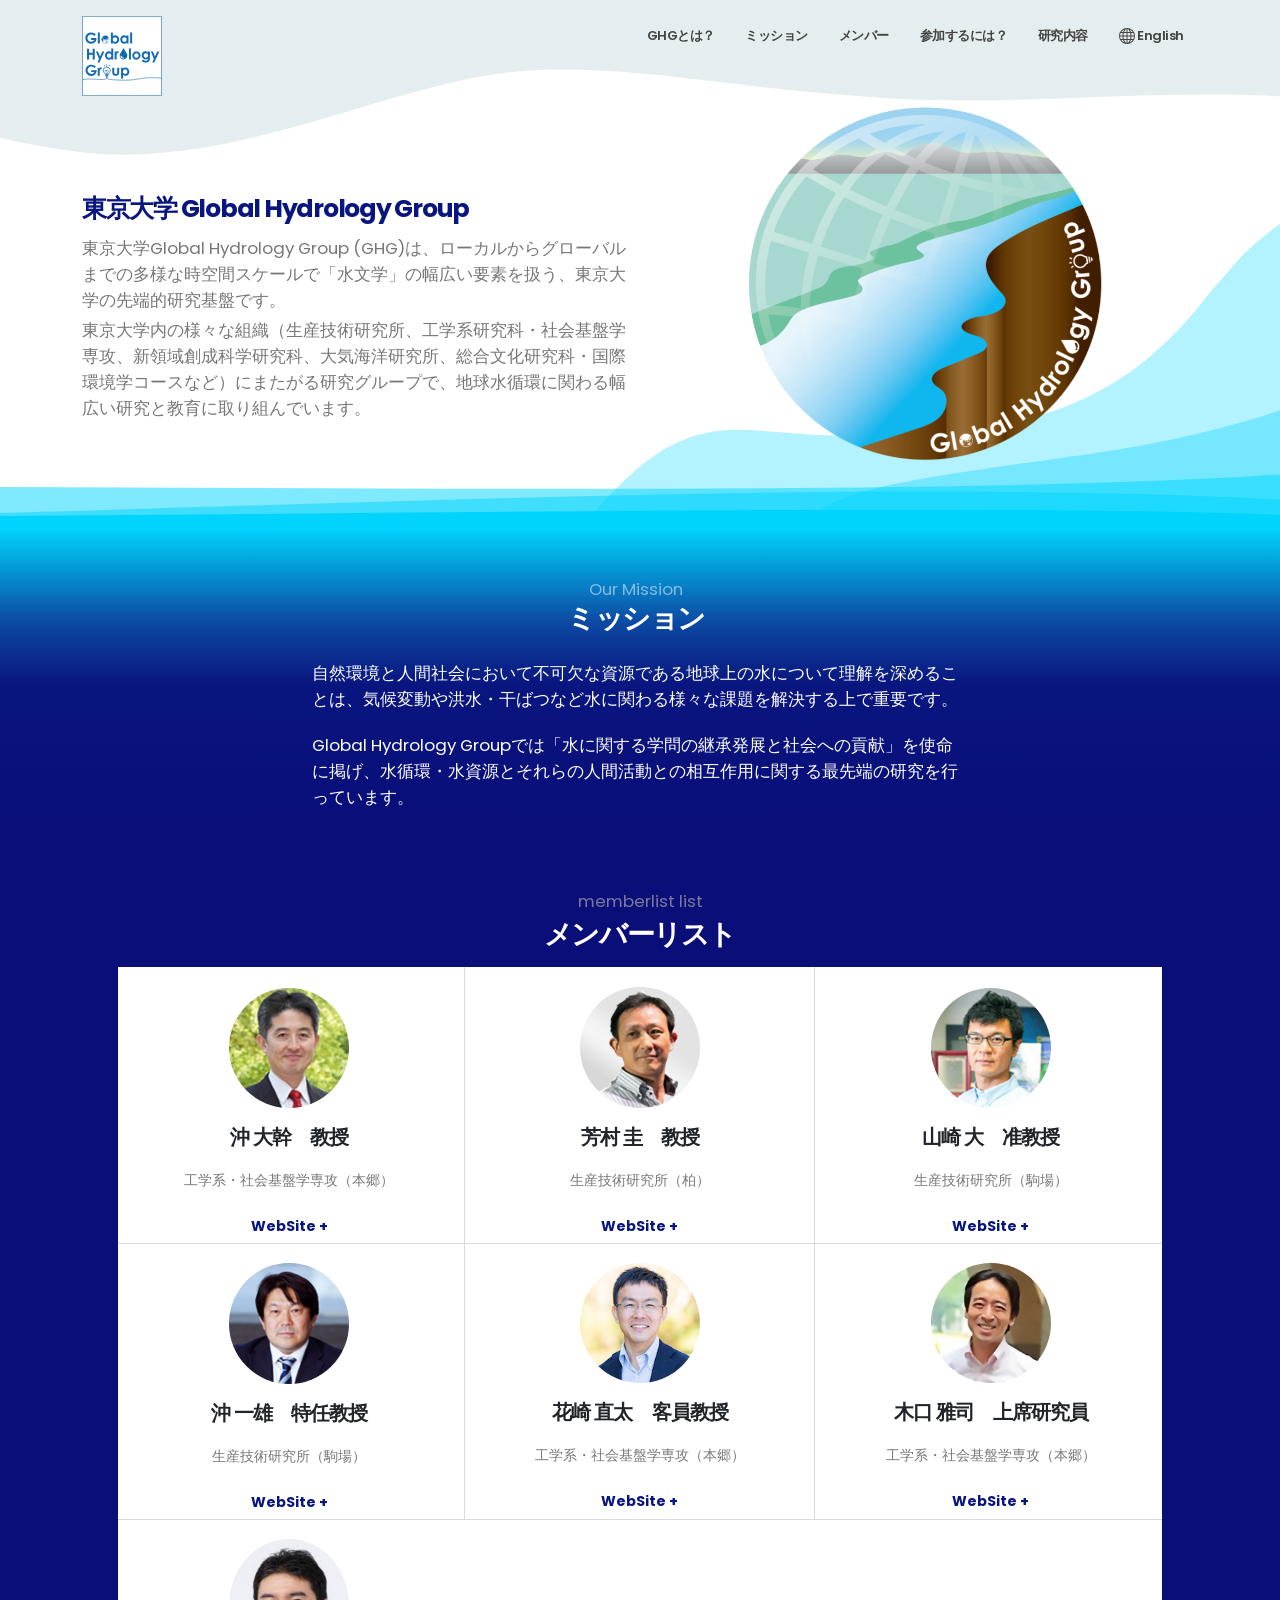
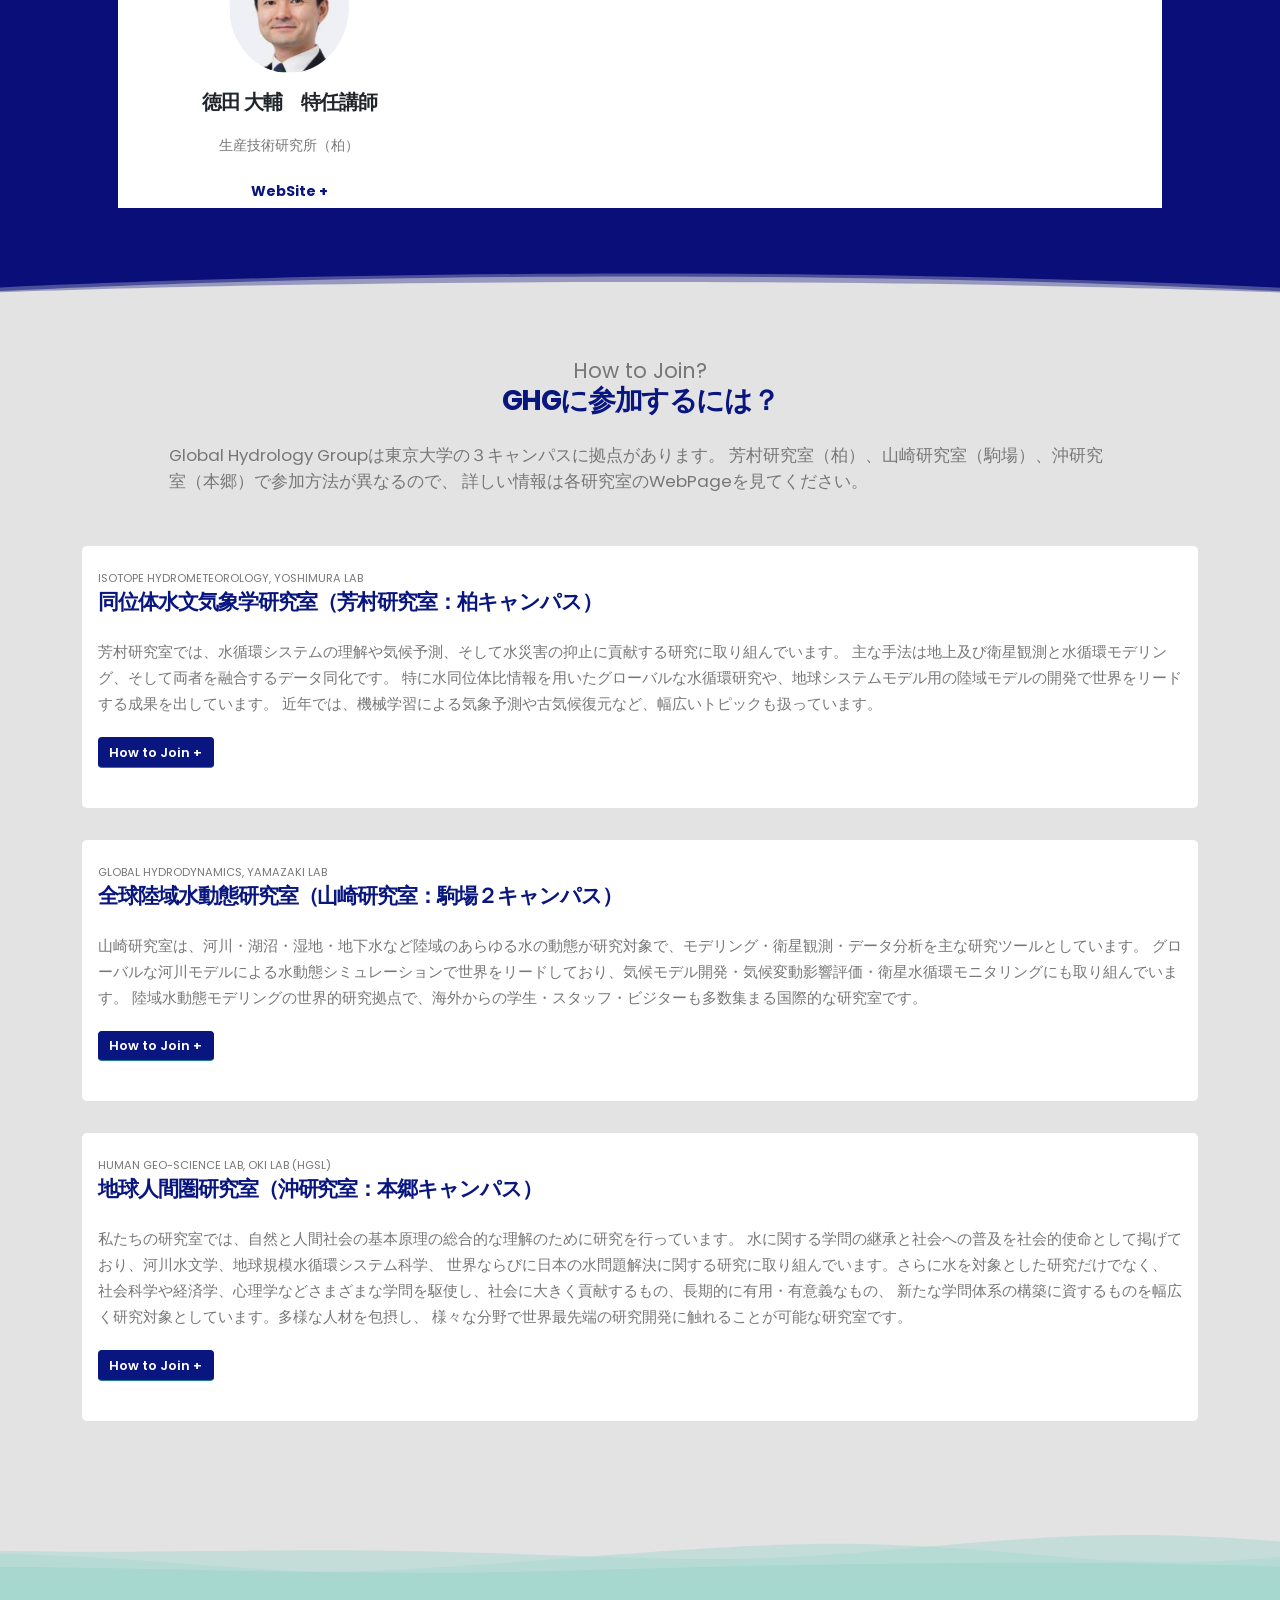
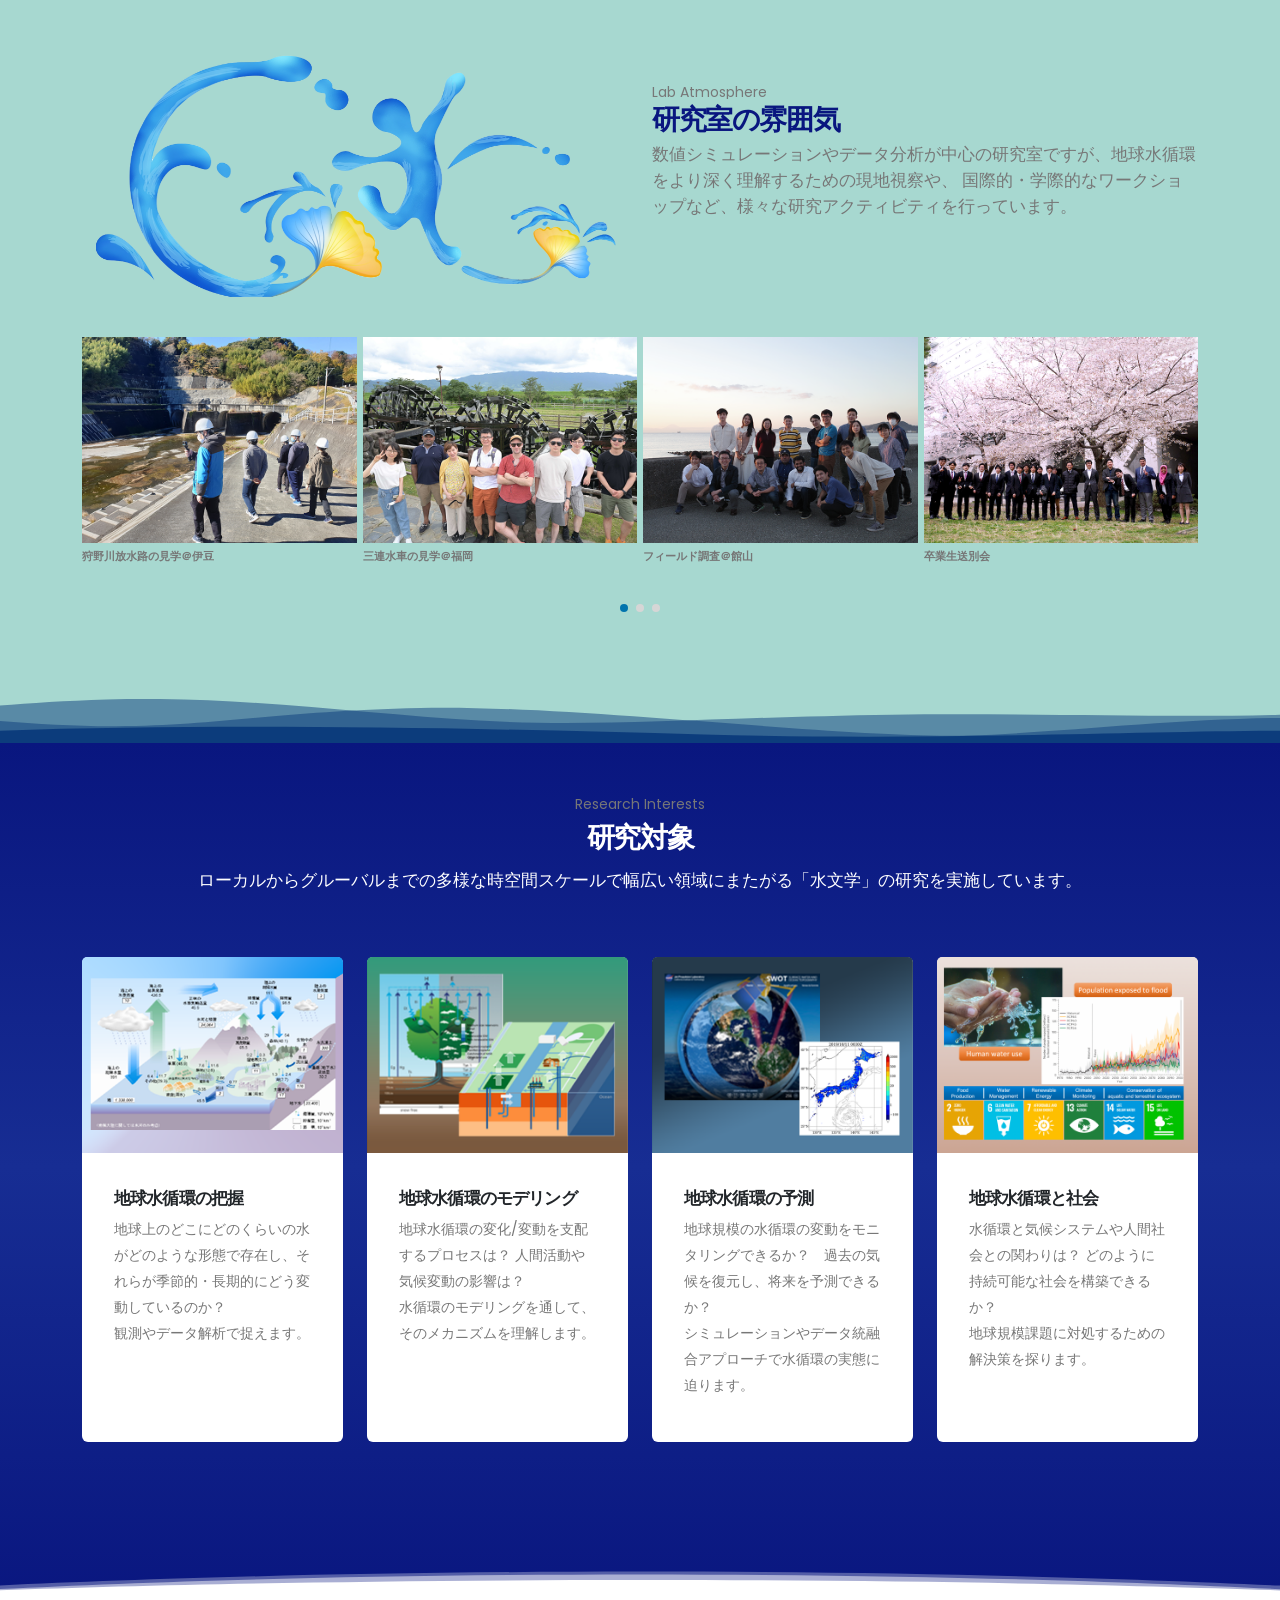
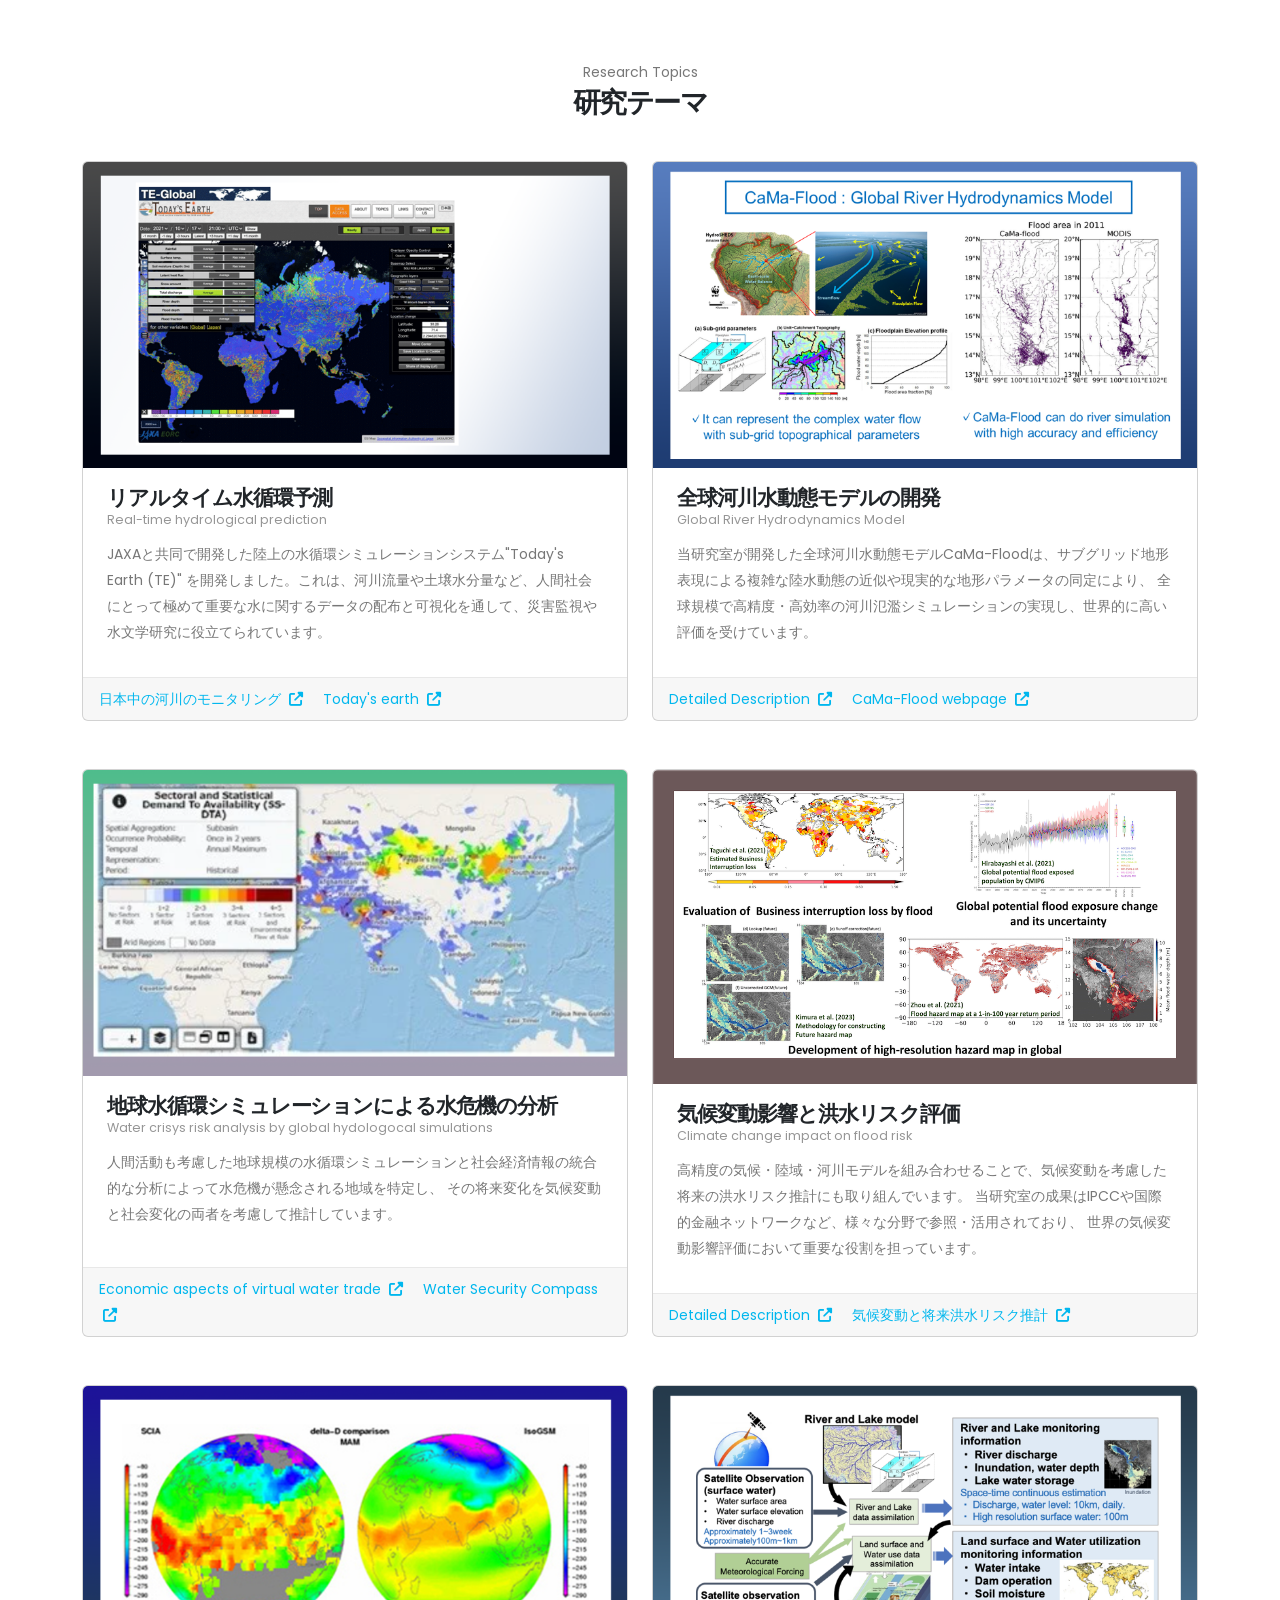
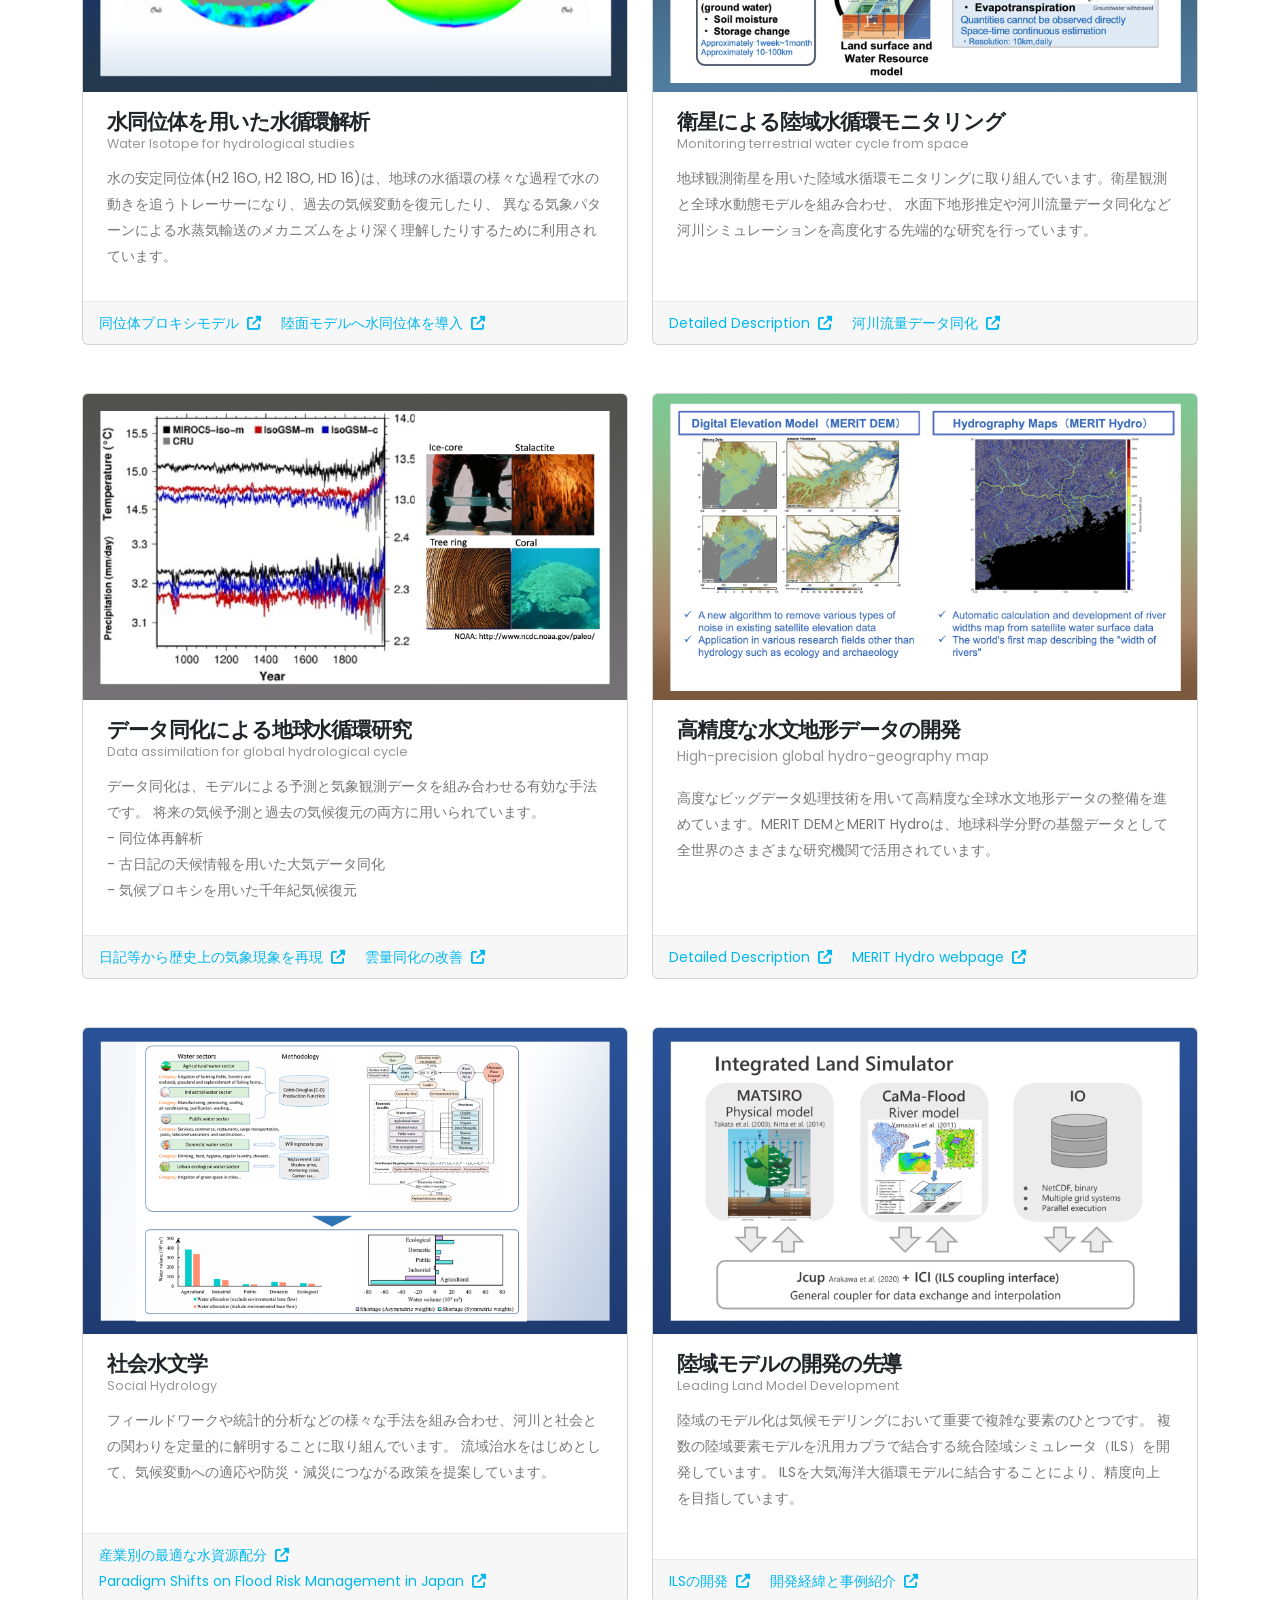
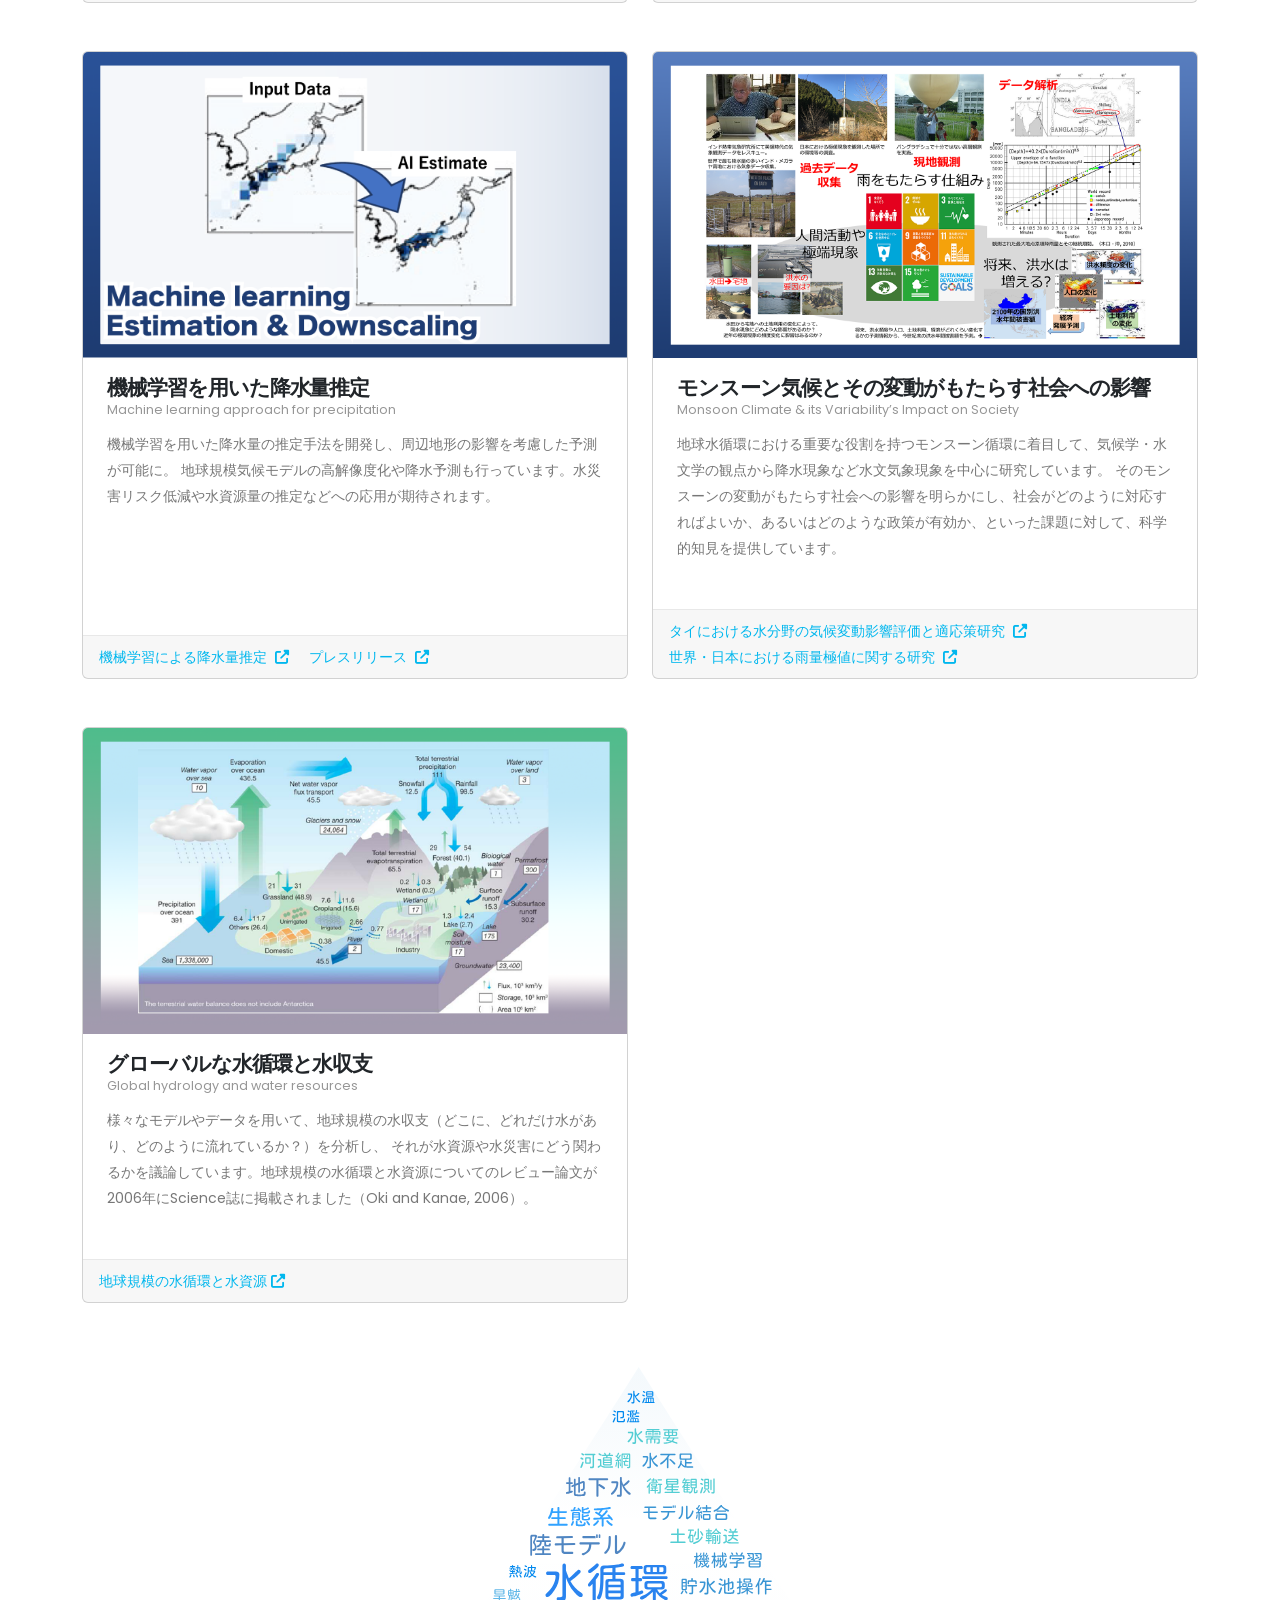
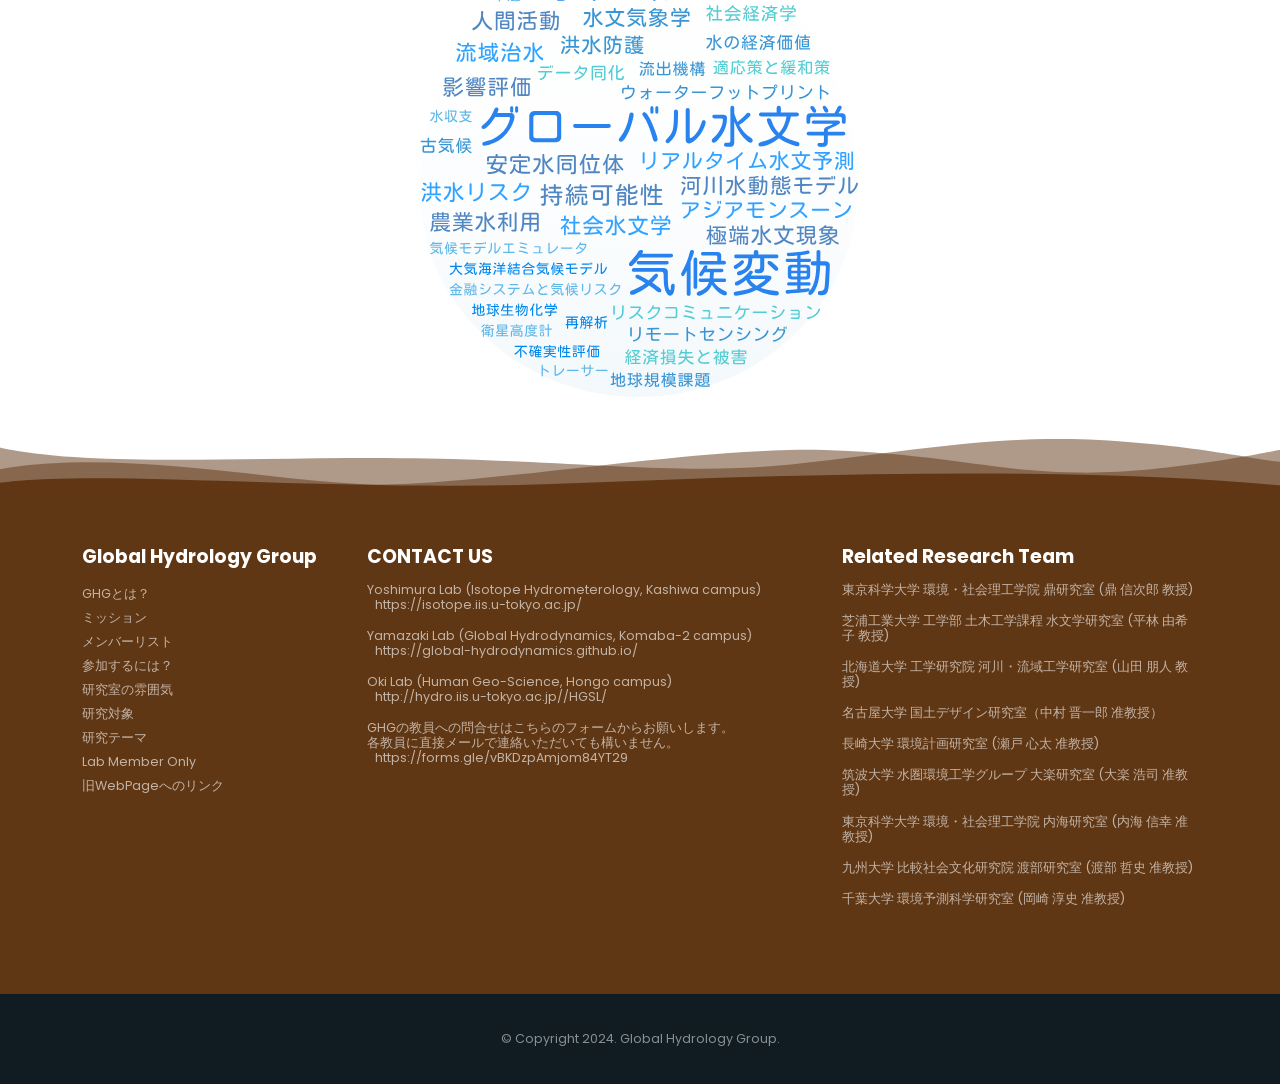
==== commit 084f73d2: "update" ====
--- a/index.html
+++ b/index.html
@@ -16,8 +16,13 @@
     <!-- OGP（Open Graph Protocol） -->
     <meta content="東京大学 Global Hydrology Group" property="og:title"/>
     <meta content="website" property="og:type"/>
+<!--
     <meta content="http://hydro.iis.u-tokyo.ac.jp/" property="og:url"/>
     <meta content="http://hydro.iis.u-tokyo.ac.jp/ghg_img/thumbnail_lg.png" property="og:image"/>
+-->
+    <meta property="og:url" content="https://ghg-lab.github.io/" />
+    <meta property="og:image" content="https://ghg-lab.github.io/ghg_img/thumbnail_lg.png" />
+    
     <meta content="Global Hydrology Group" property="og:site_name"/>
     <meta content="東京大学グローバル水文学グループでは「水に関する学問の継承発展と社会への貢献」を使命に掲げ、水循環・水資源とそれらの人間活動との相互作用に関する最先端の研究を行っています。"
           property="og:description"/>
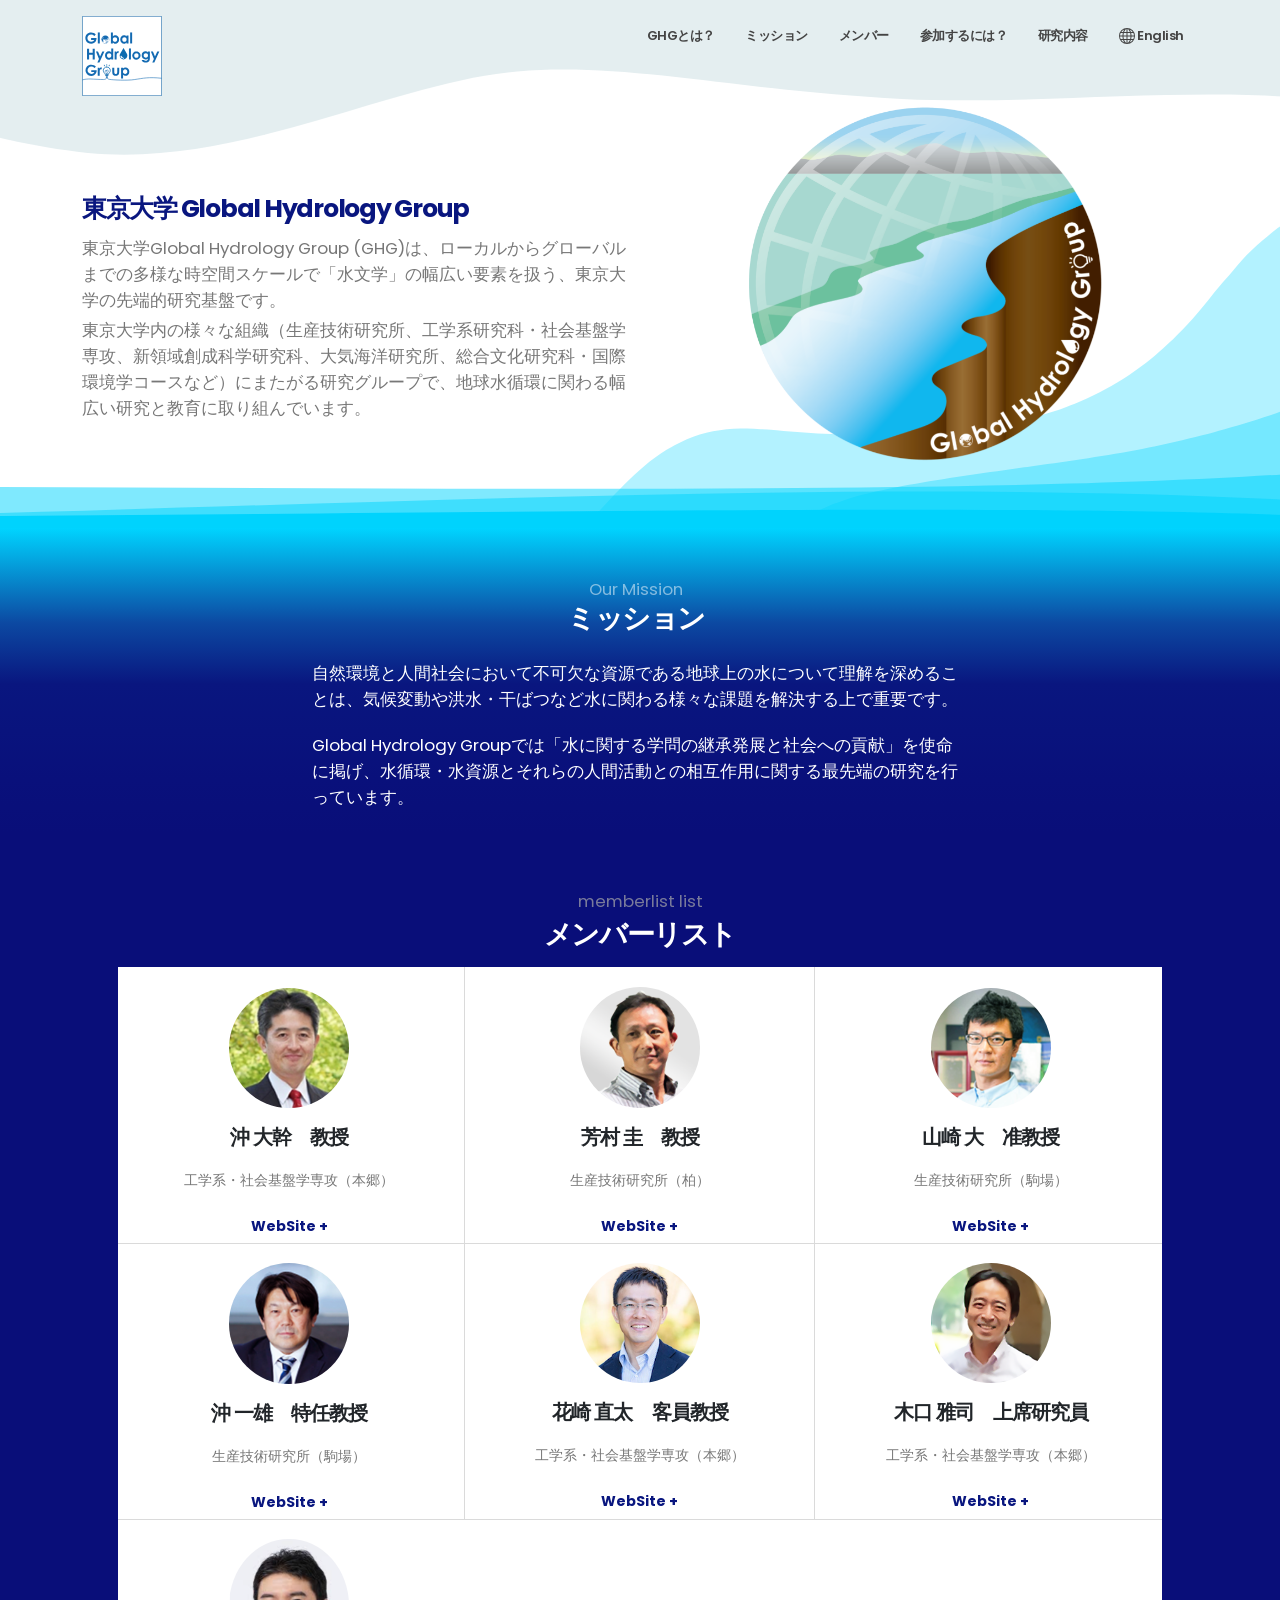
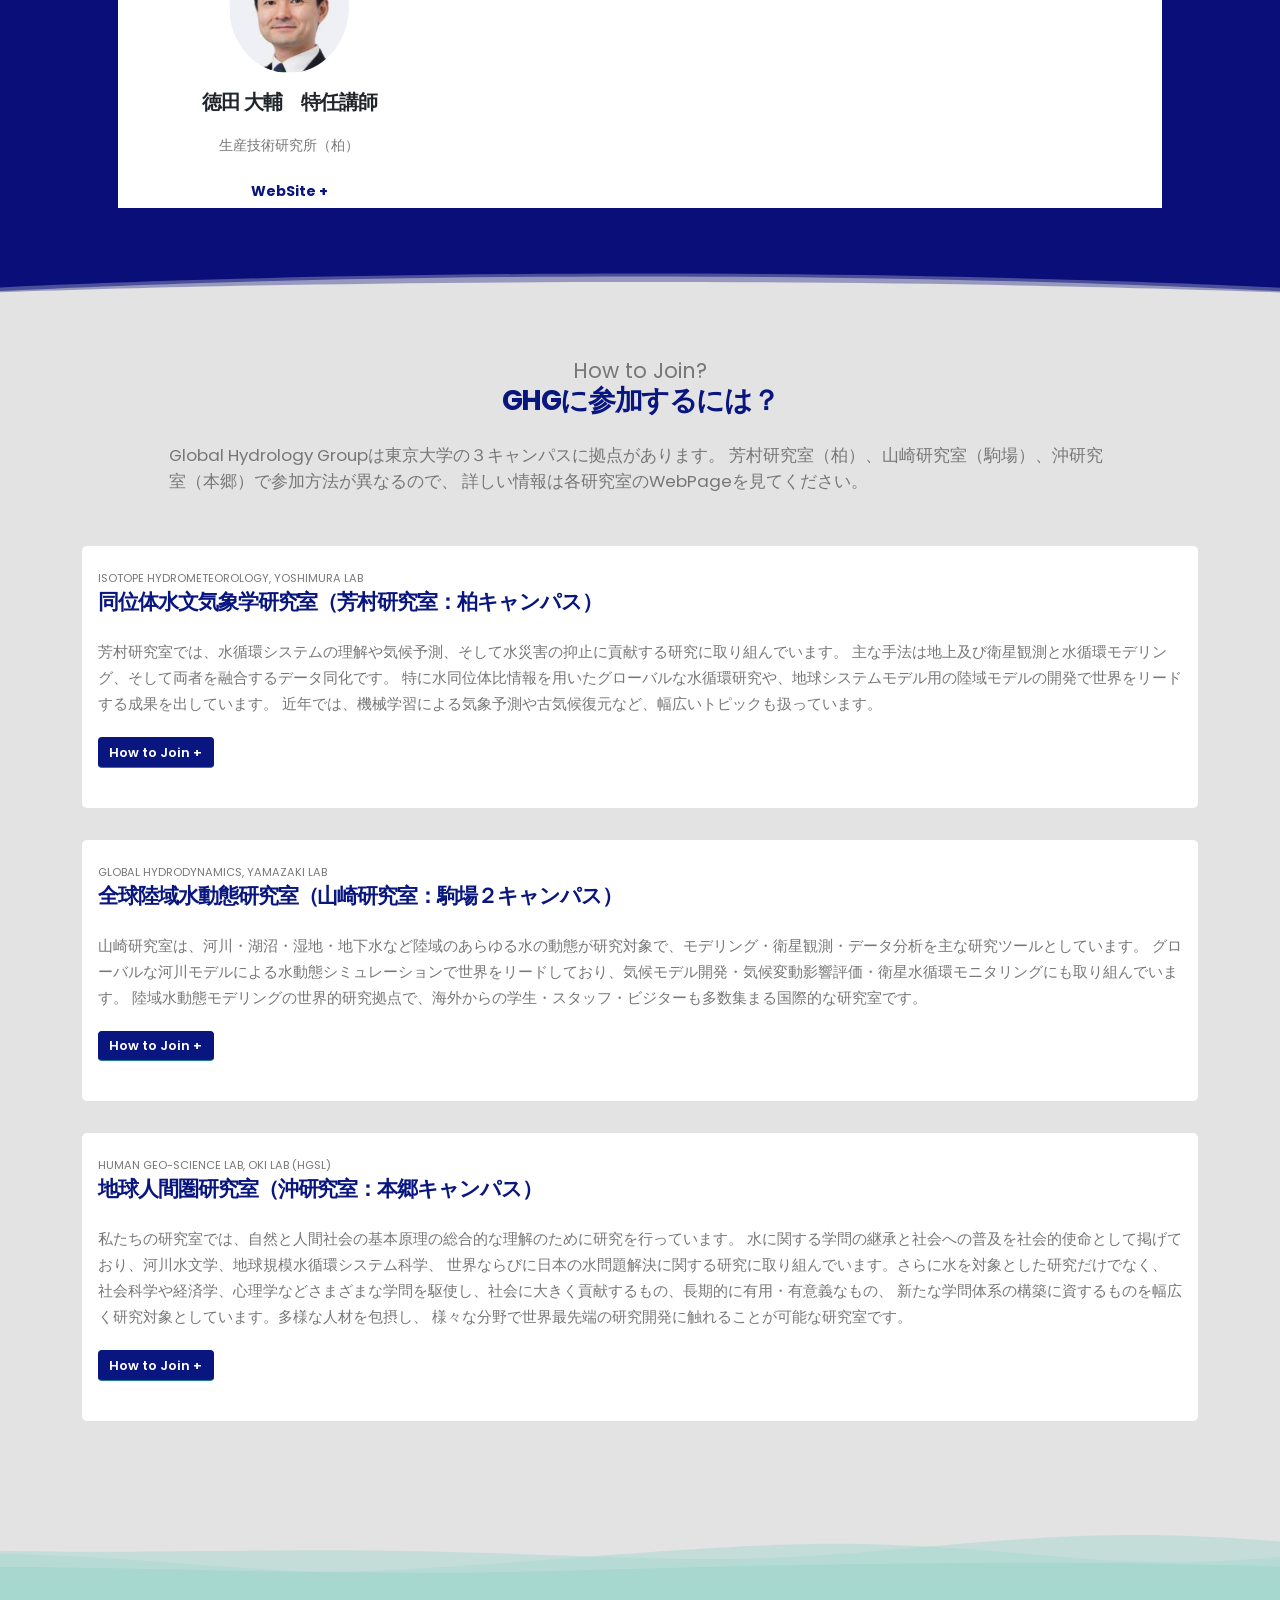
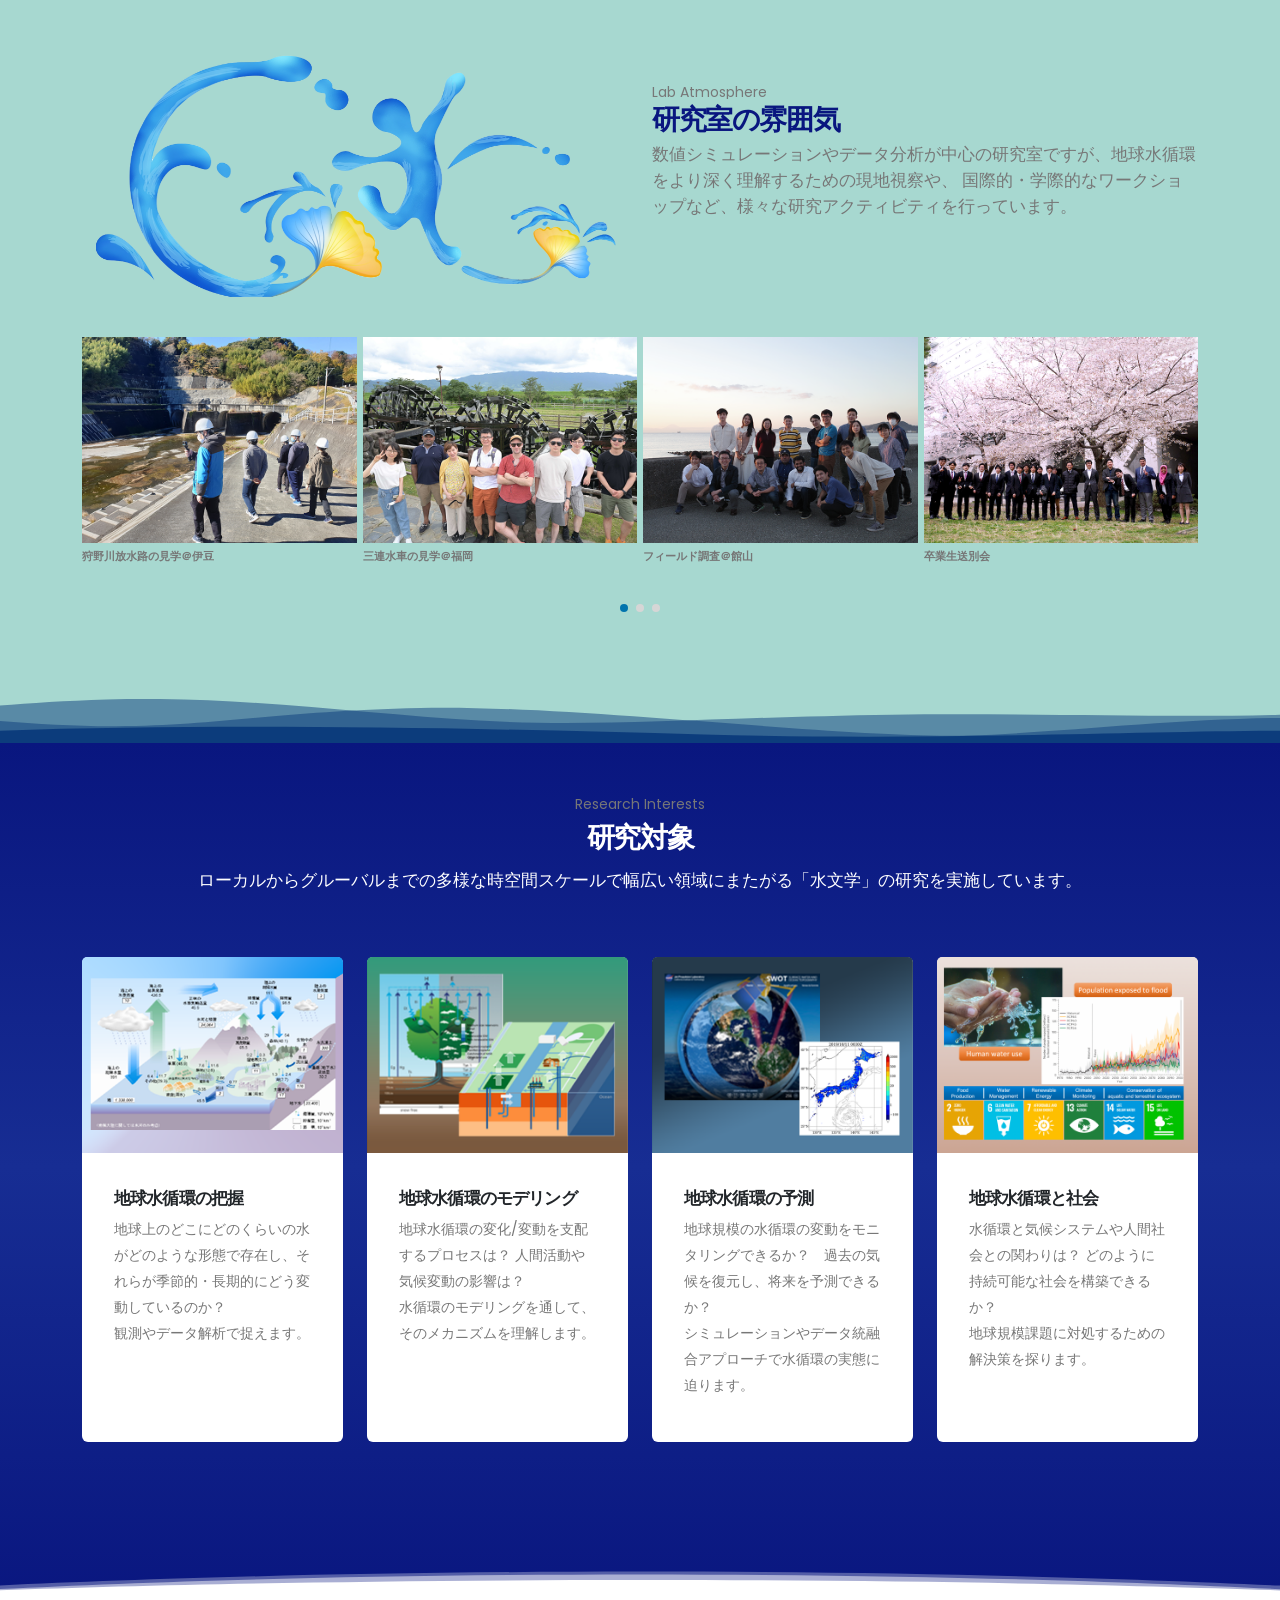
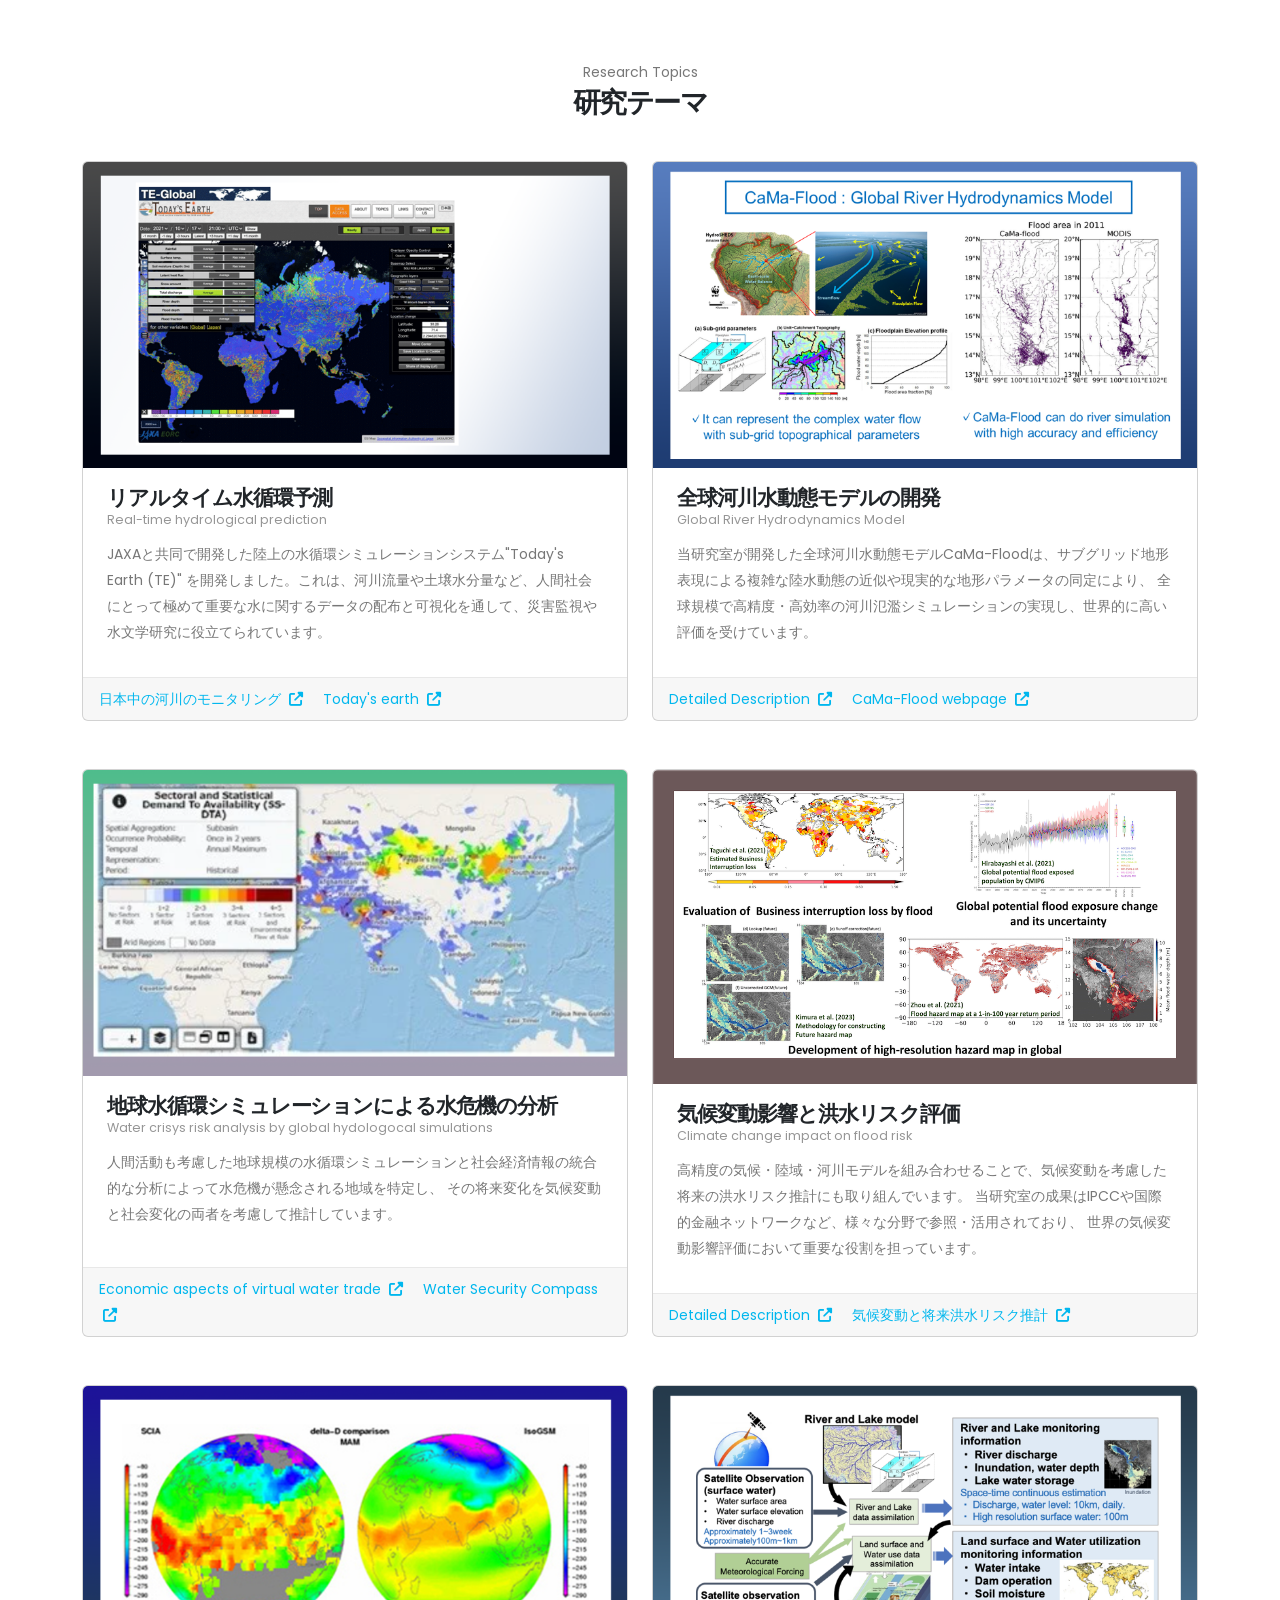
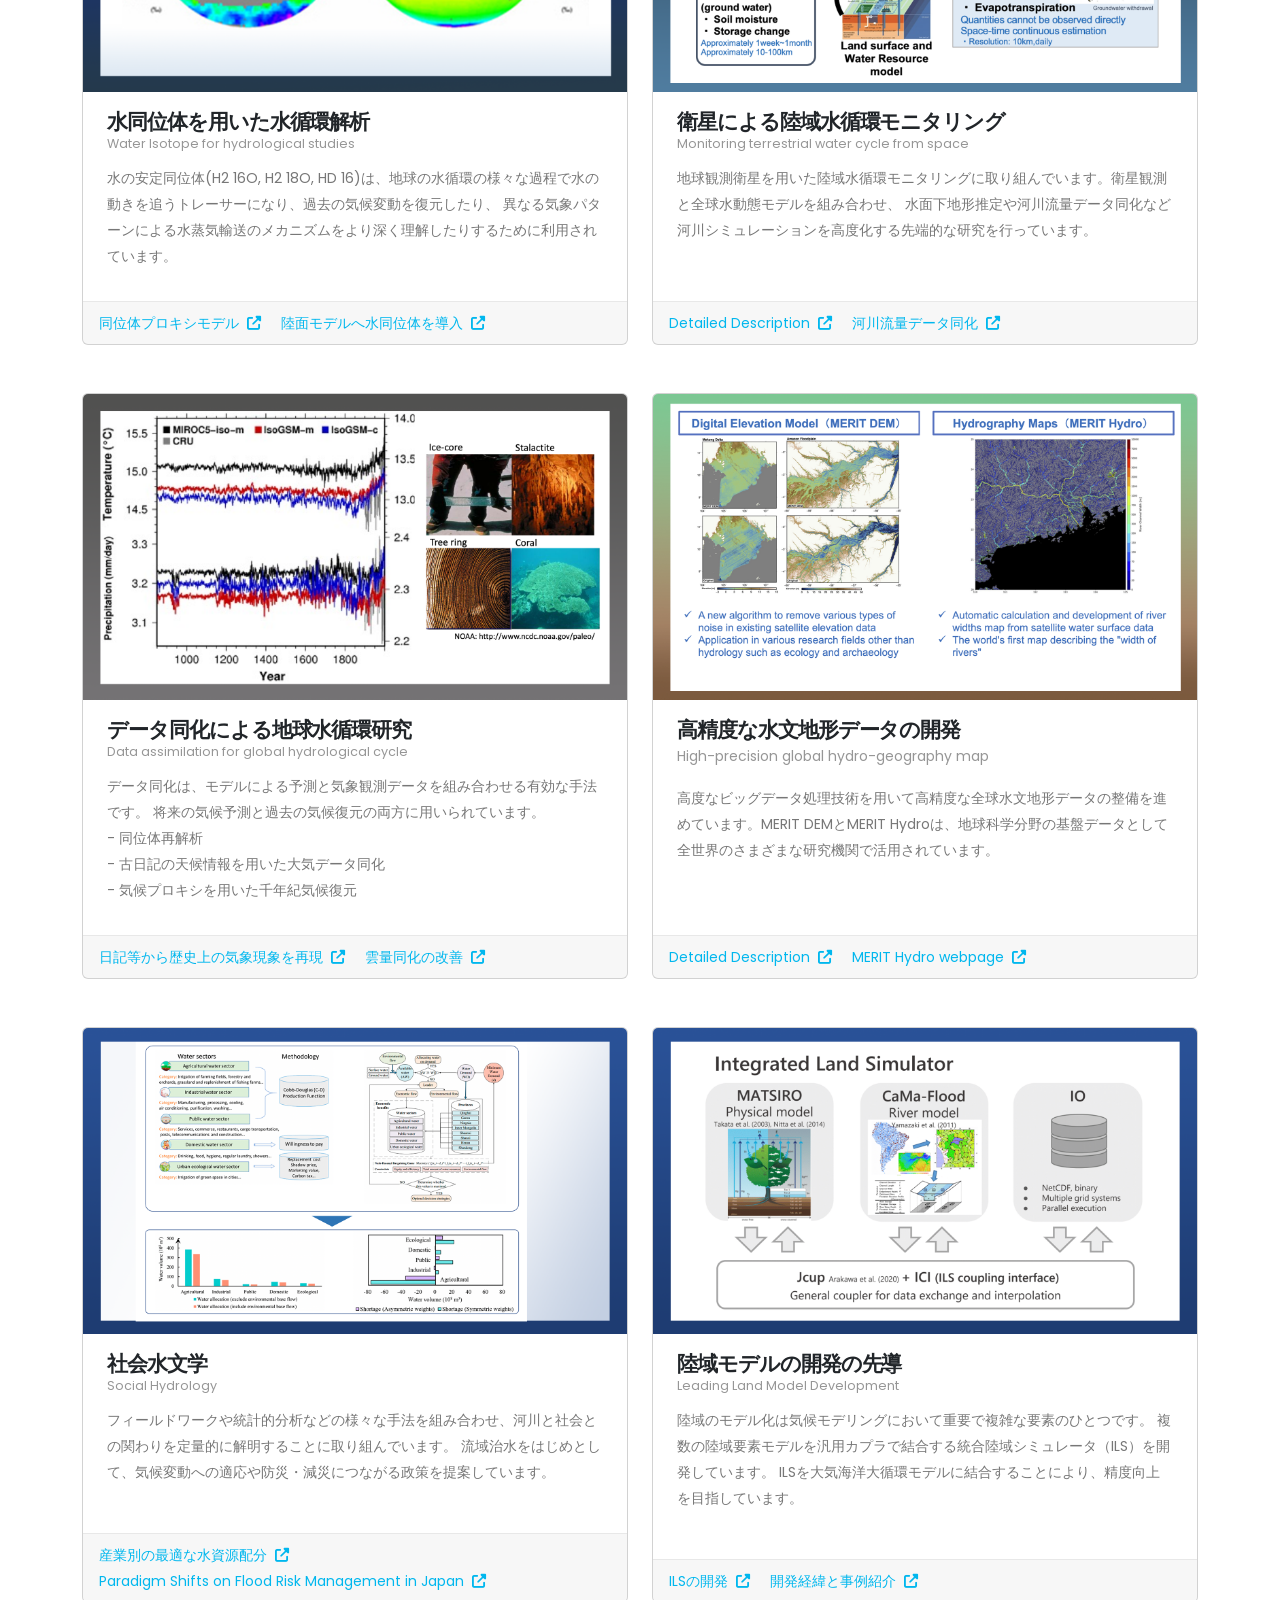
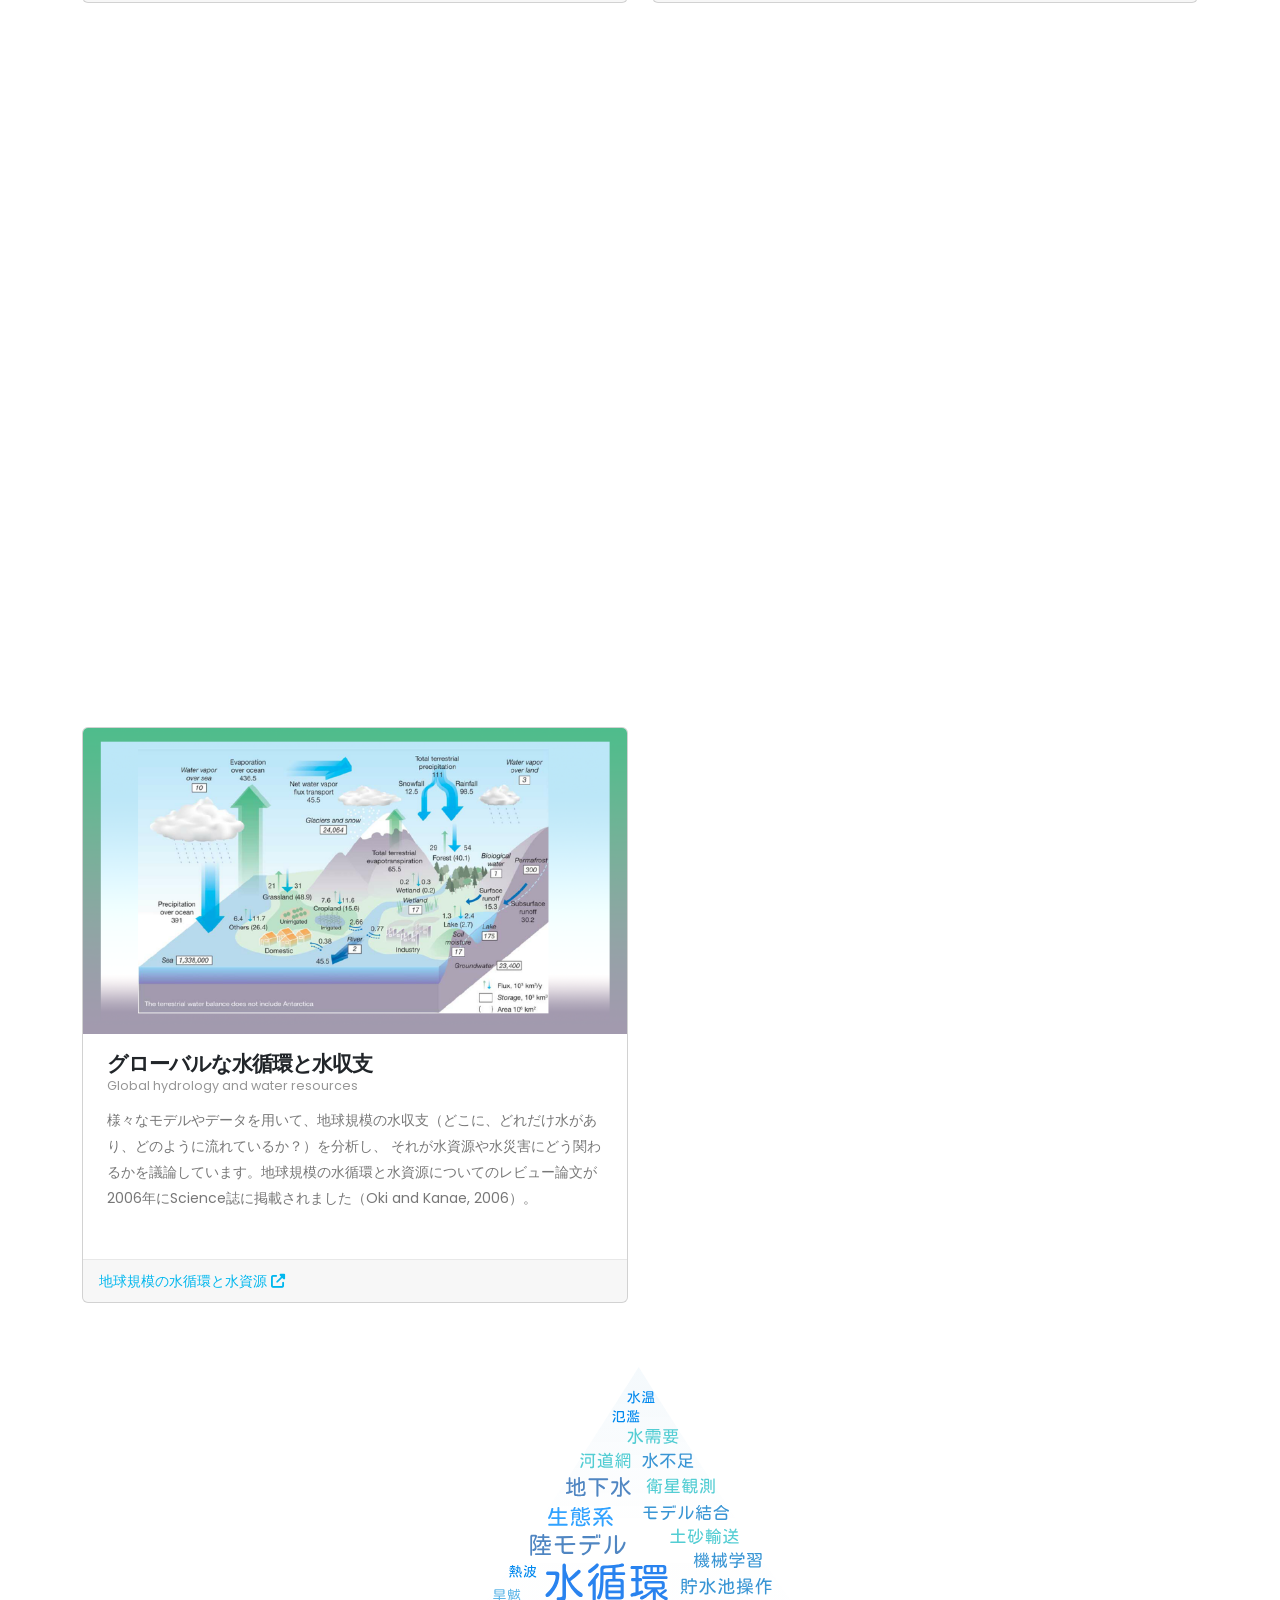
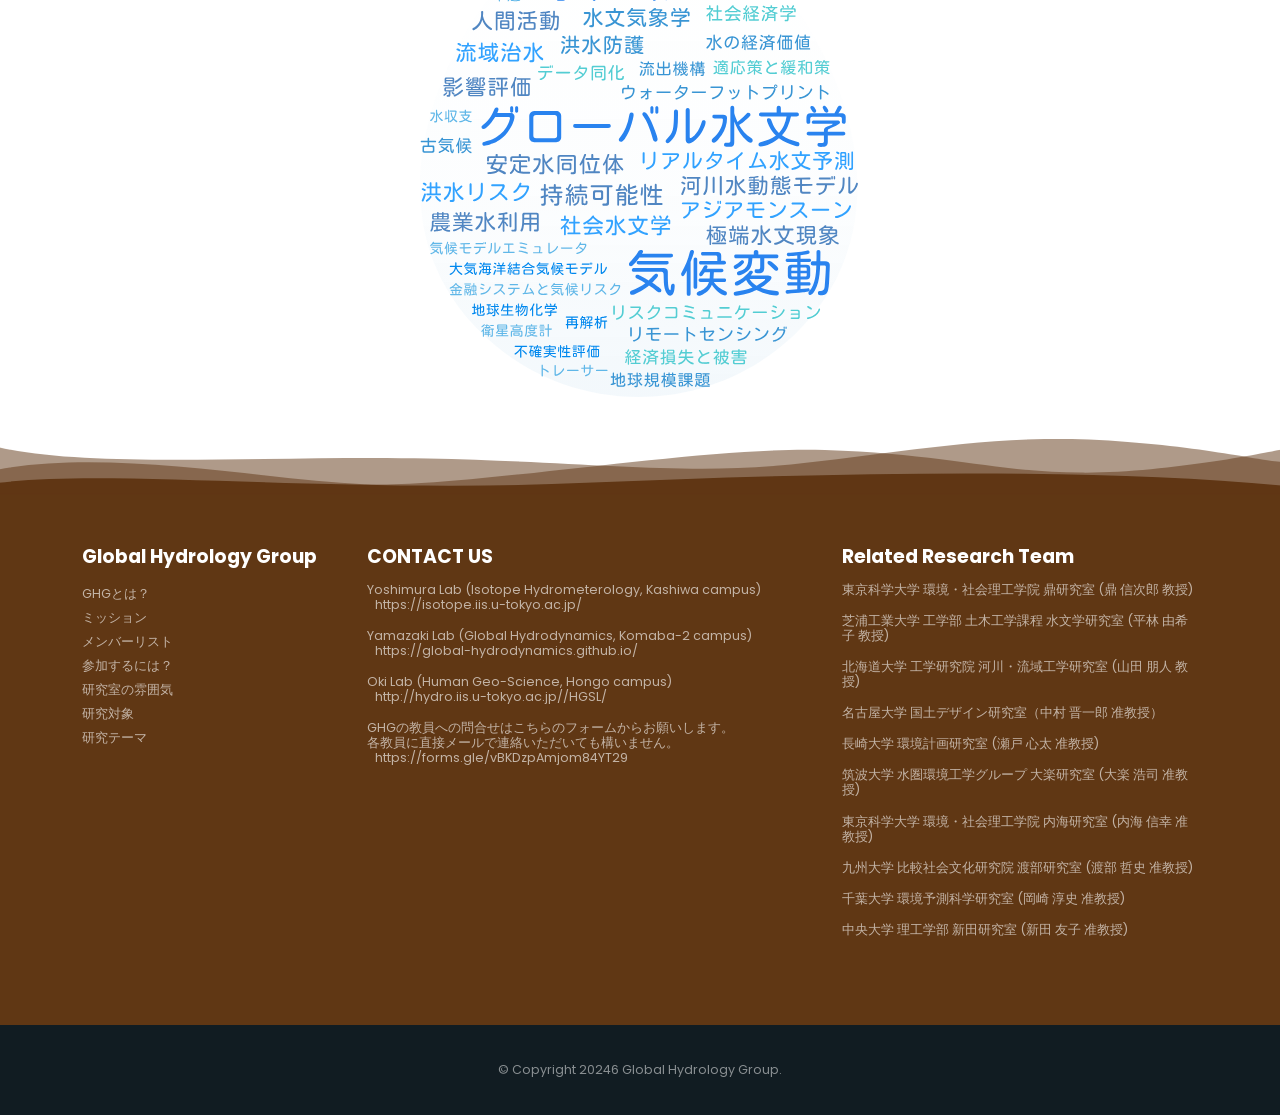
==== commit a93ffc7b: "modify" ====
--- a/index.html
+++ b/index.html
@@ -1155,14 +1155,12 @@
                             <a data-hash data-hash-offset="0" data-hash-offset-lg="90"
                                href="#research-topics">研究テーマ</a>
                         </li>
-                        <li class="mb-0">
-                            <a data-hash data-hash-offset="0" data-hash-offset-lg="90"
-                               href="http://hydro.iis.u-tokyo.ac.jp/labwiki">Lab Member Only</a>
-                        </li>
+                        <!--
                         <li class="mb-0">
                             <a data-hash data-hash-offset="0" data-hash-offset-lg="90"
                                href="http://hydro.iis.u-tokyo.ac.jp/indexJ_archive2022.html">旧WebPageへのリンク</a>
                         </li>
+                        -->
 
 
                     </ul>
@@ -1219,6 +1217,9 @@
                         <li class="mb-3 line-height-2">
                             <a href="https://kotsuki-lab.com/" target="_blank">千葉大学 環境予測科学研究室 (岡崎 淳史 准教授)</a>
                         </li>
+                        <li class="mb-3 line-height-2">
+                            <a href="https://c-research.chuo-u.ac.jp/html/100005043_ja.html" target="_blank">中央大学 理工学部 新田研究室 (新田 友子 准教授)</a>
+                        </li>
                     </ul>
                 </div>
 
@@ -1230,7 +1231,7 @@
             <div class="container py-2">
                 <div class="row justify-content-center py-4">
                     <div class="col-auto">
-                        <p class="text-color-light opacity-5 text-3">© Copyright 2024. Global Hydrology Group.</p>
+                        <p class="text-color-light opacity-5 text-3">© Copyright 20246 Global Hydrology Group.</p>
                     </div>
                 </div>
             </div>
